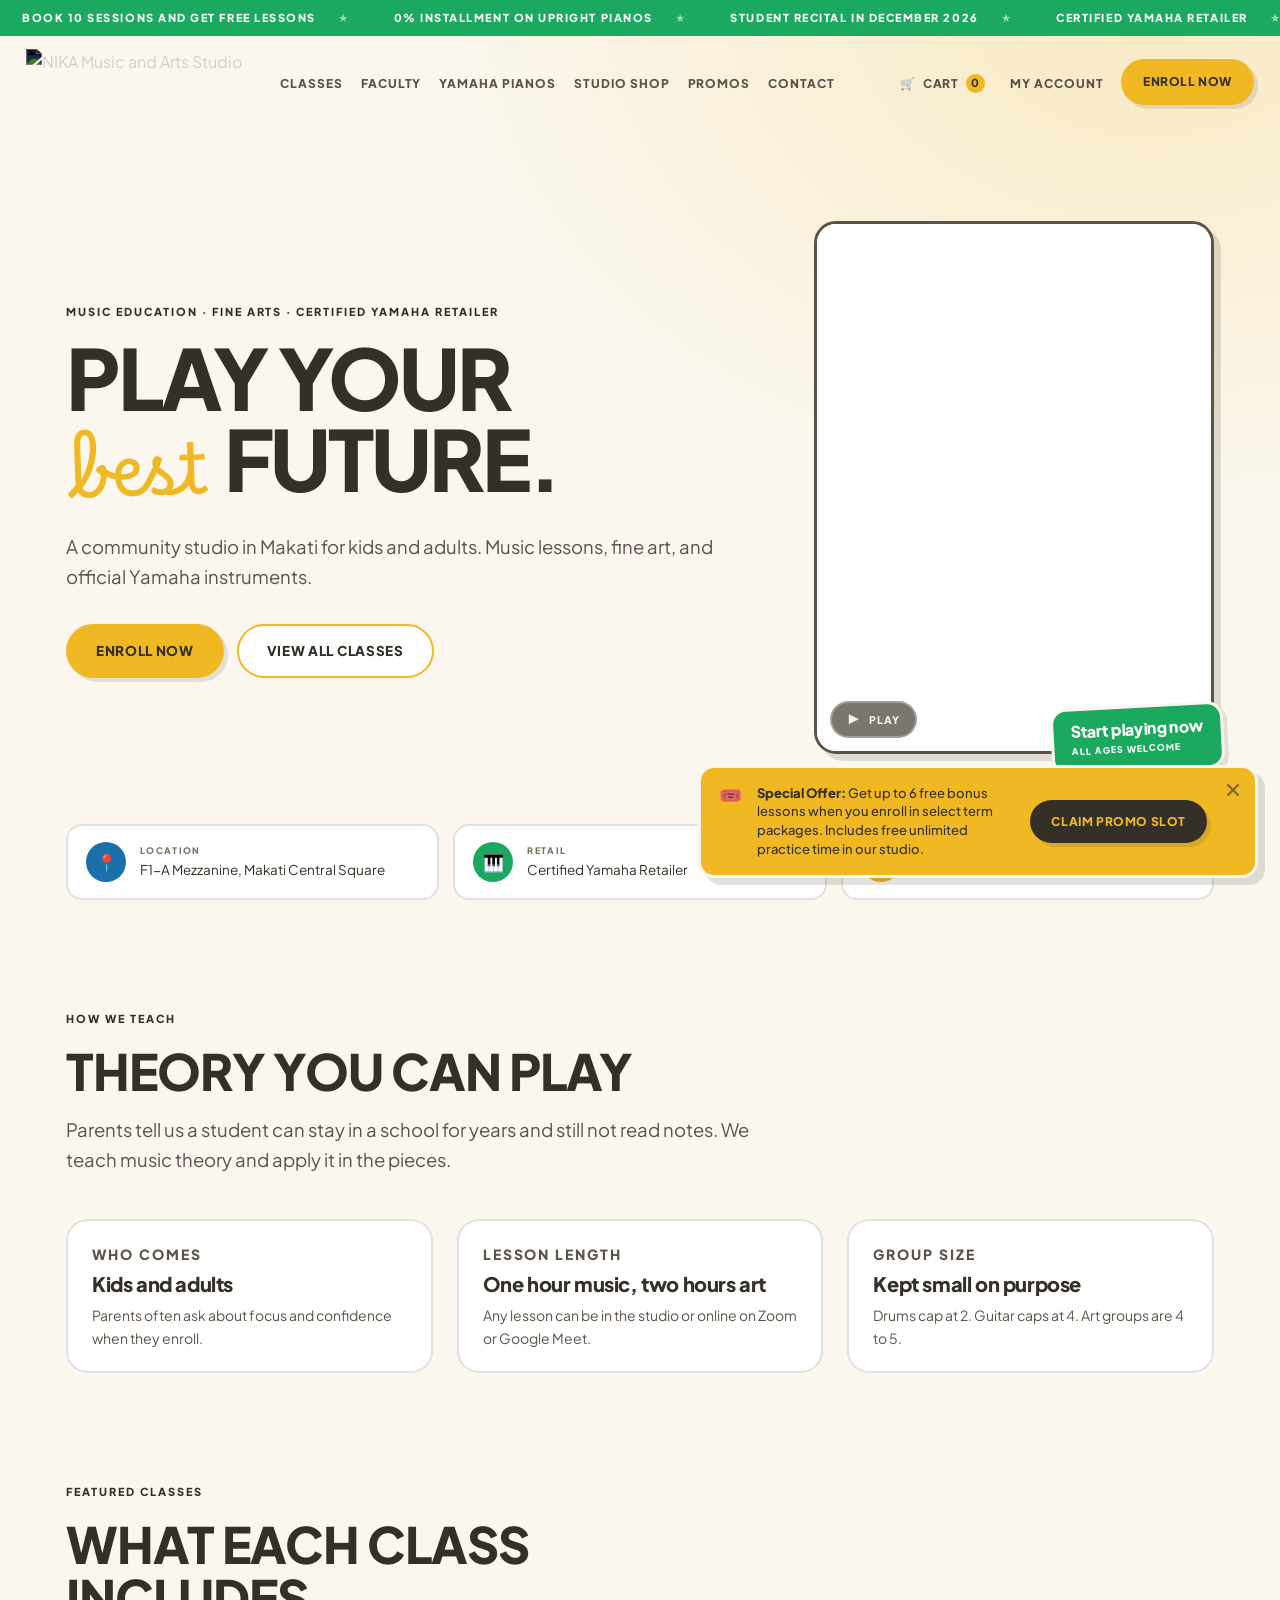
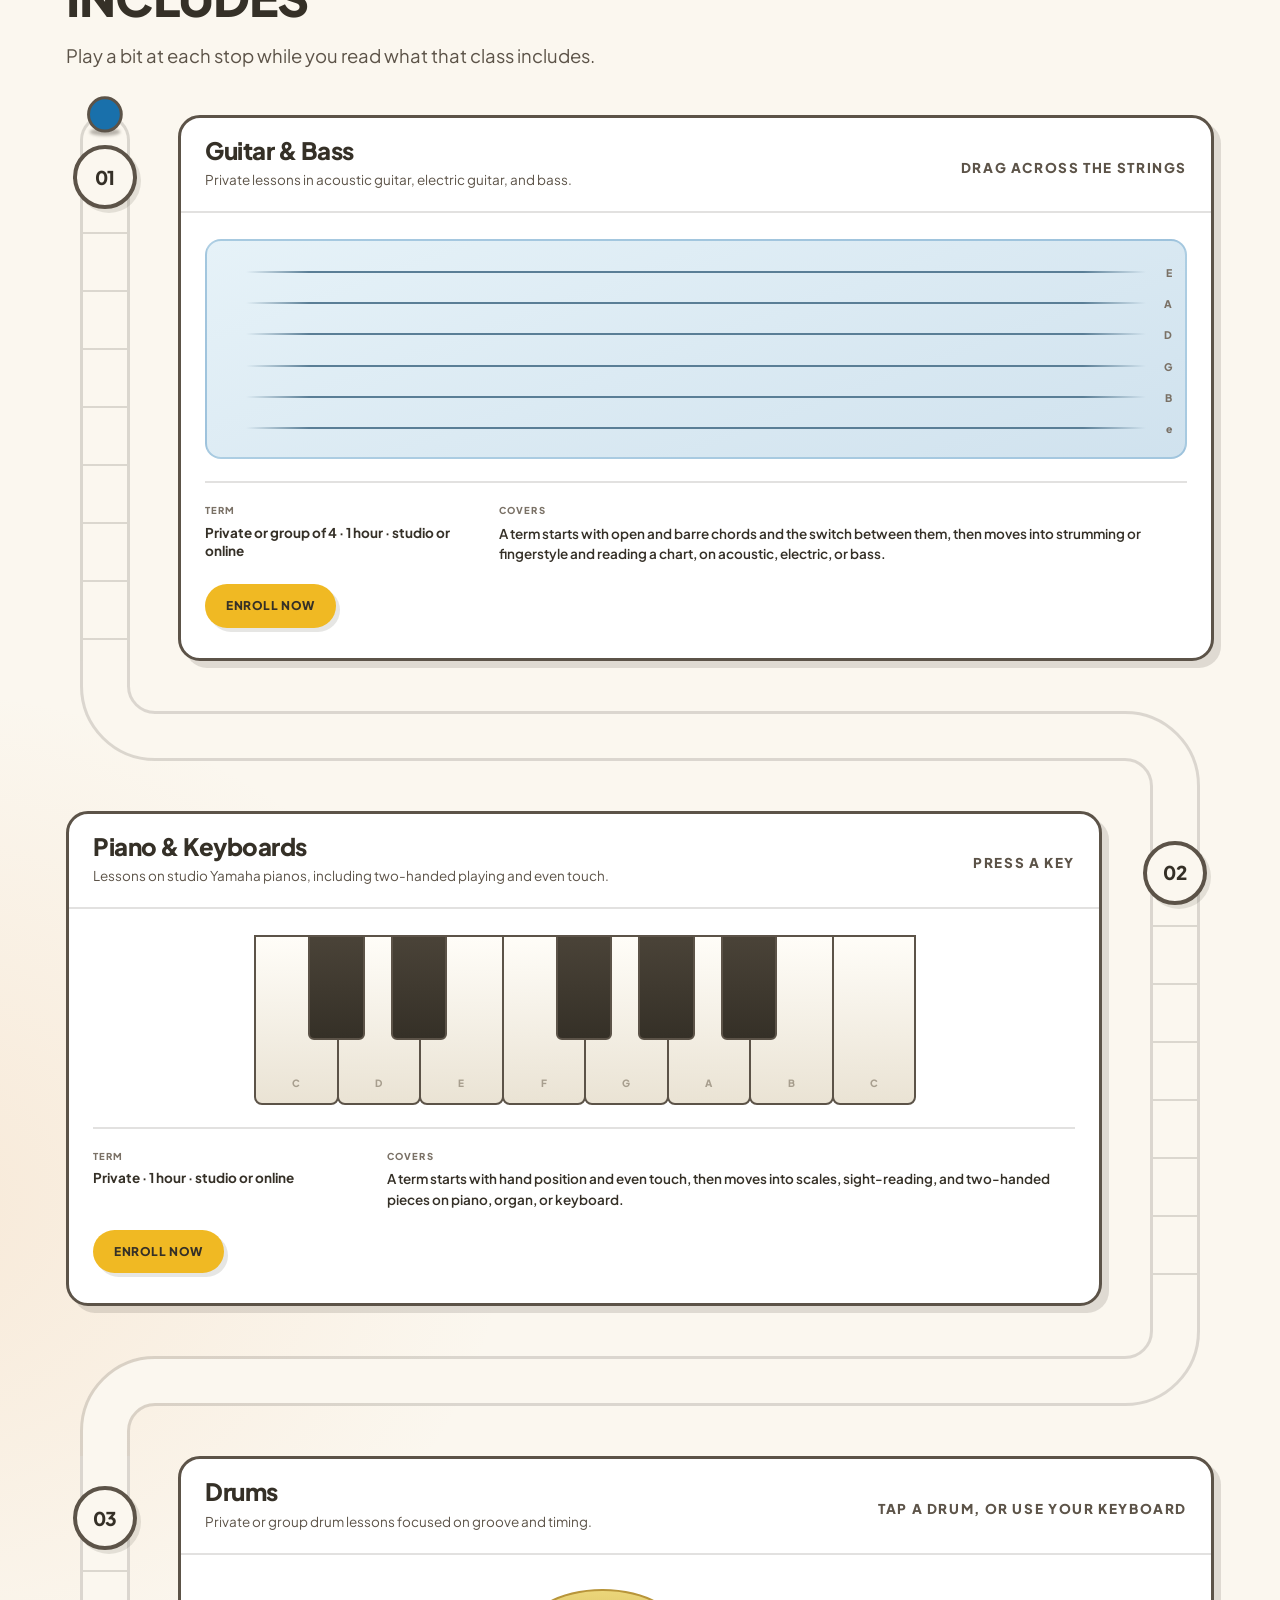
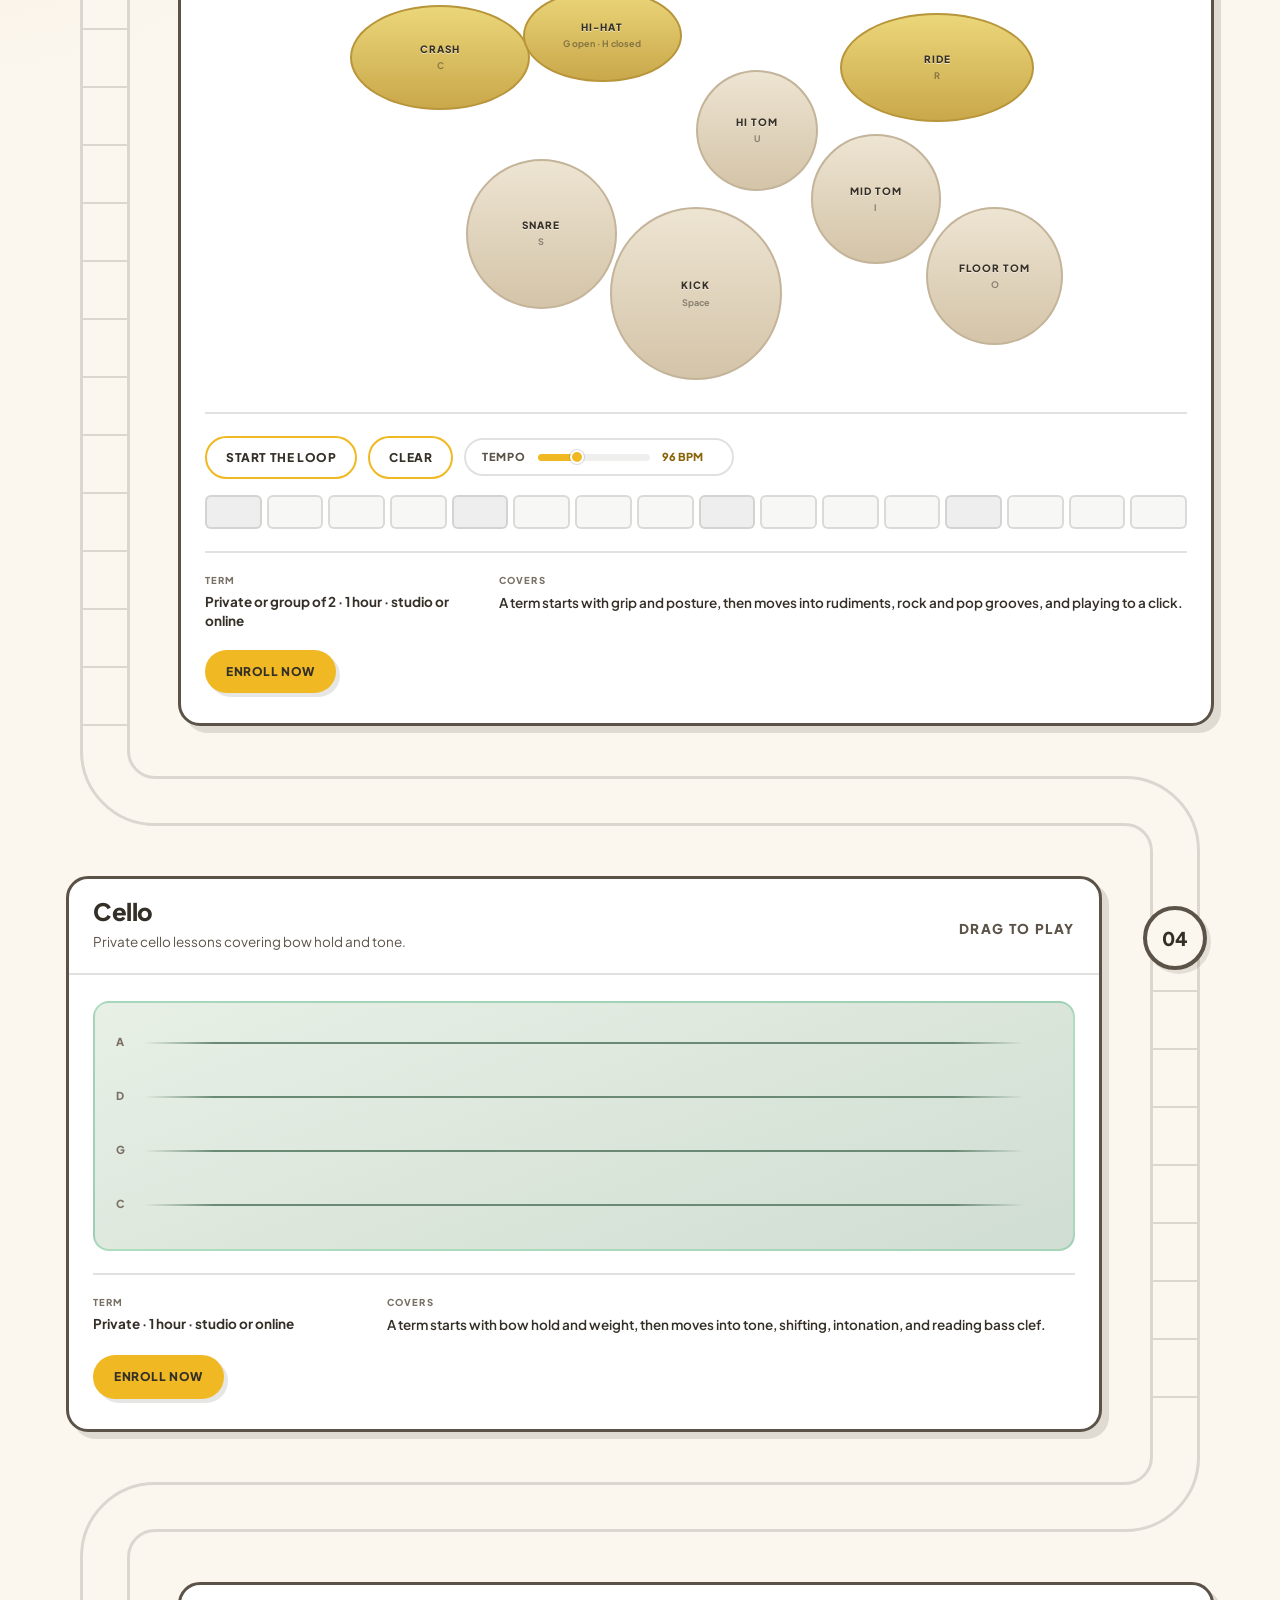
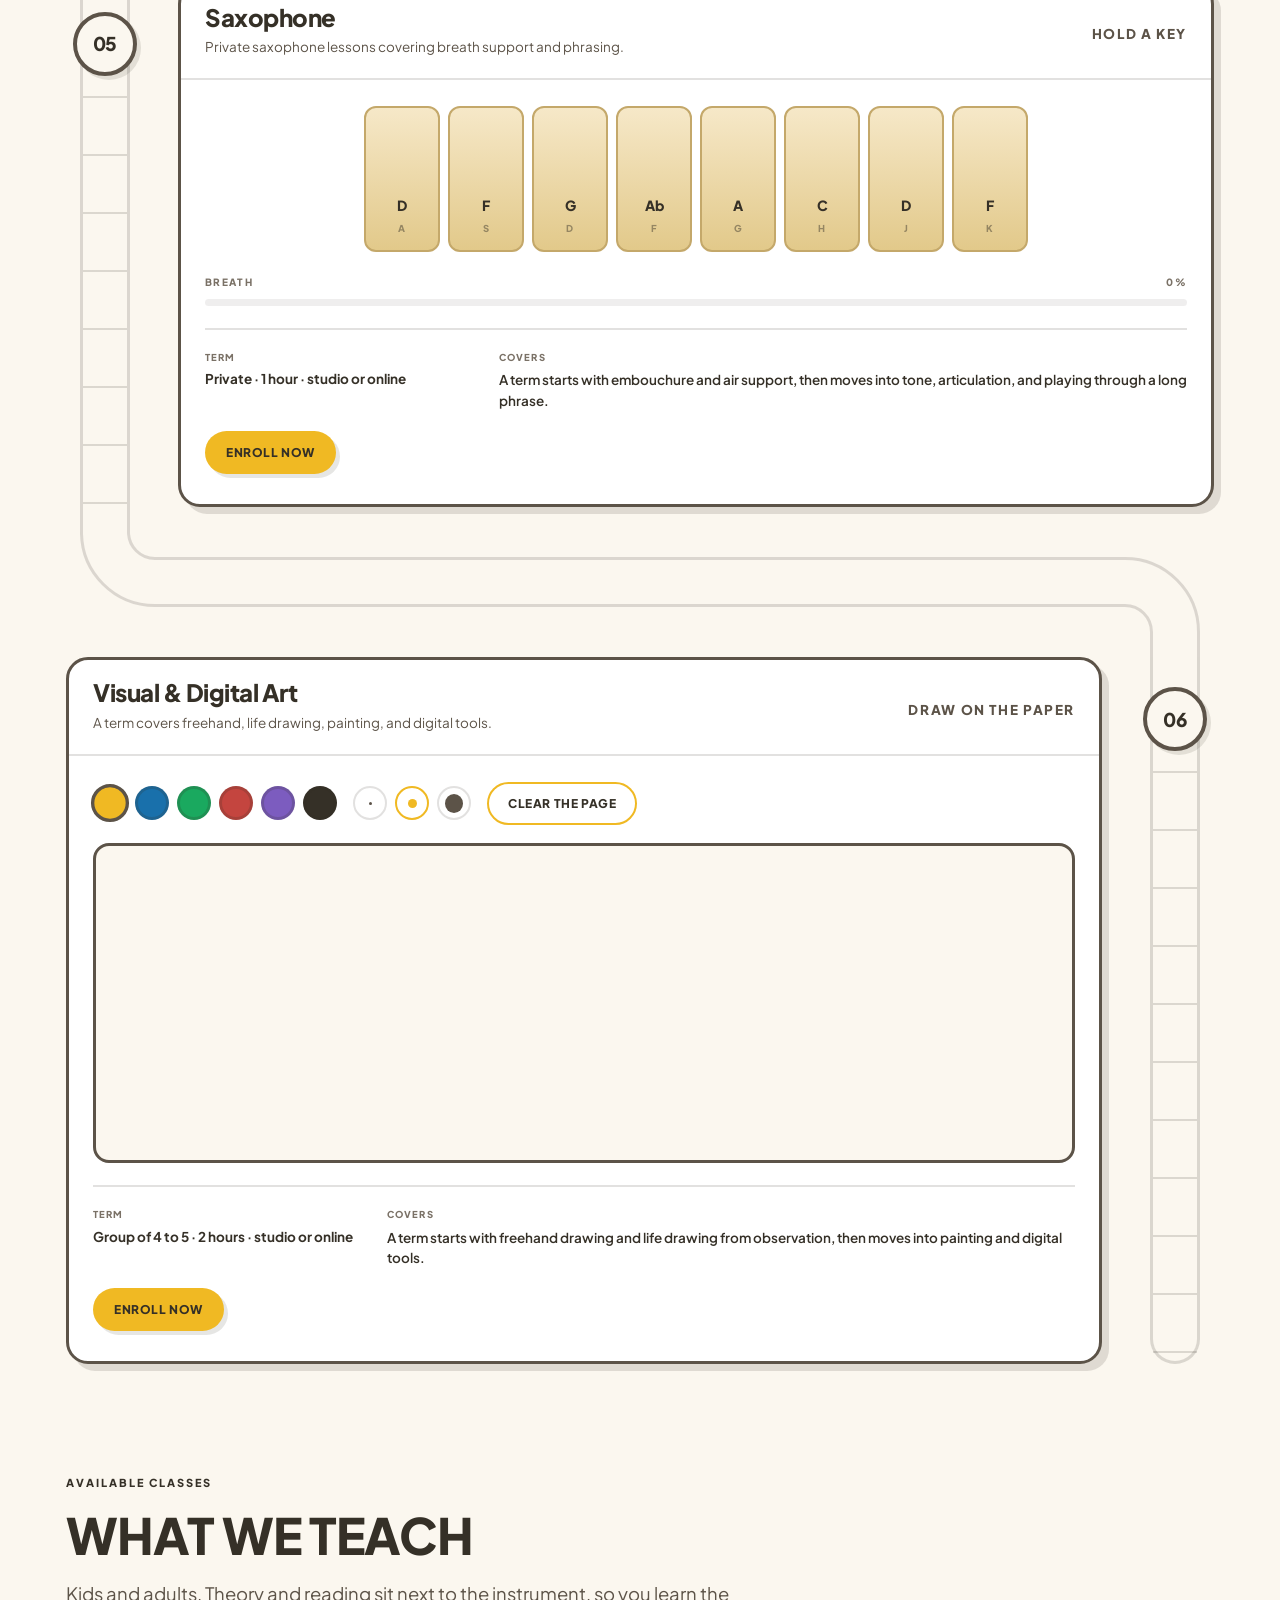
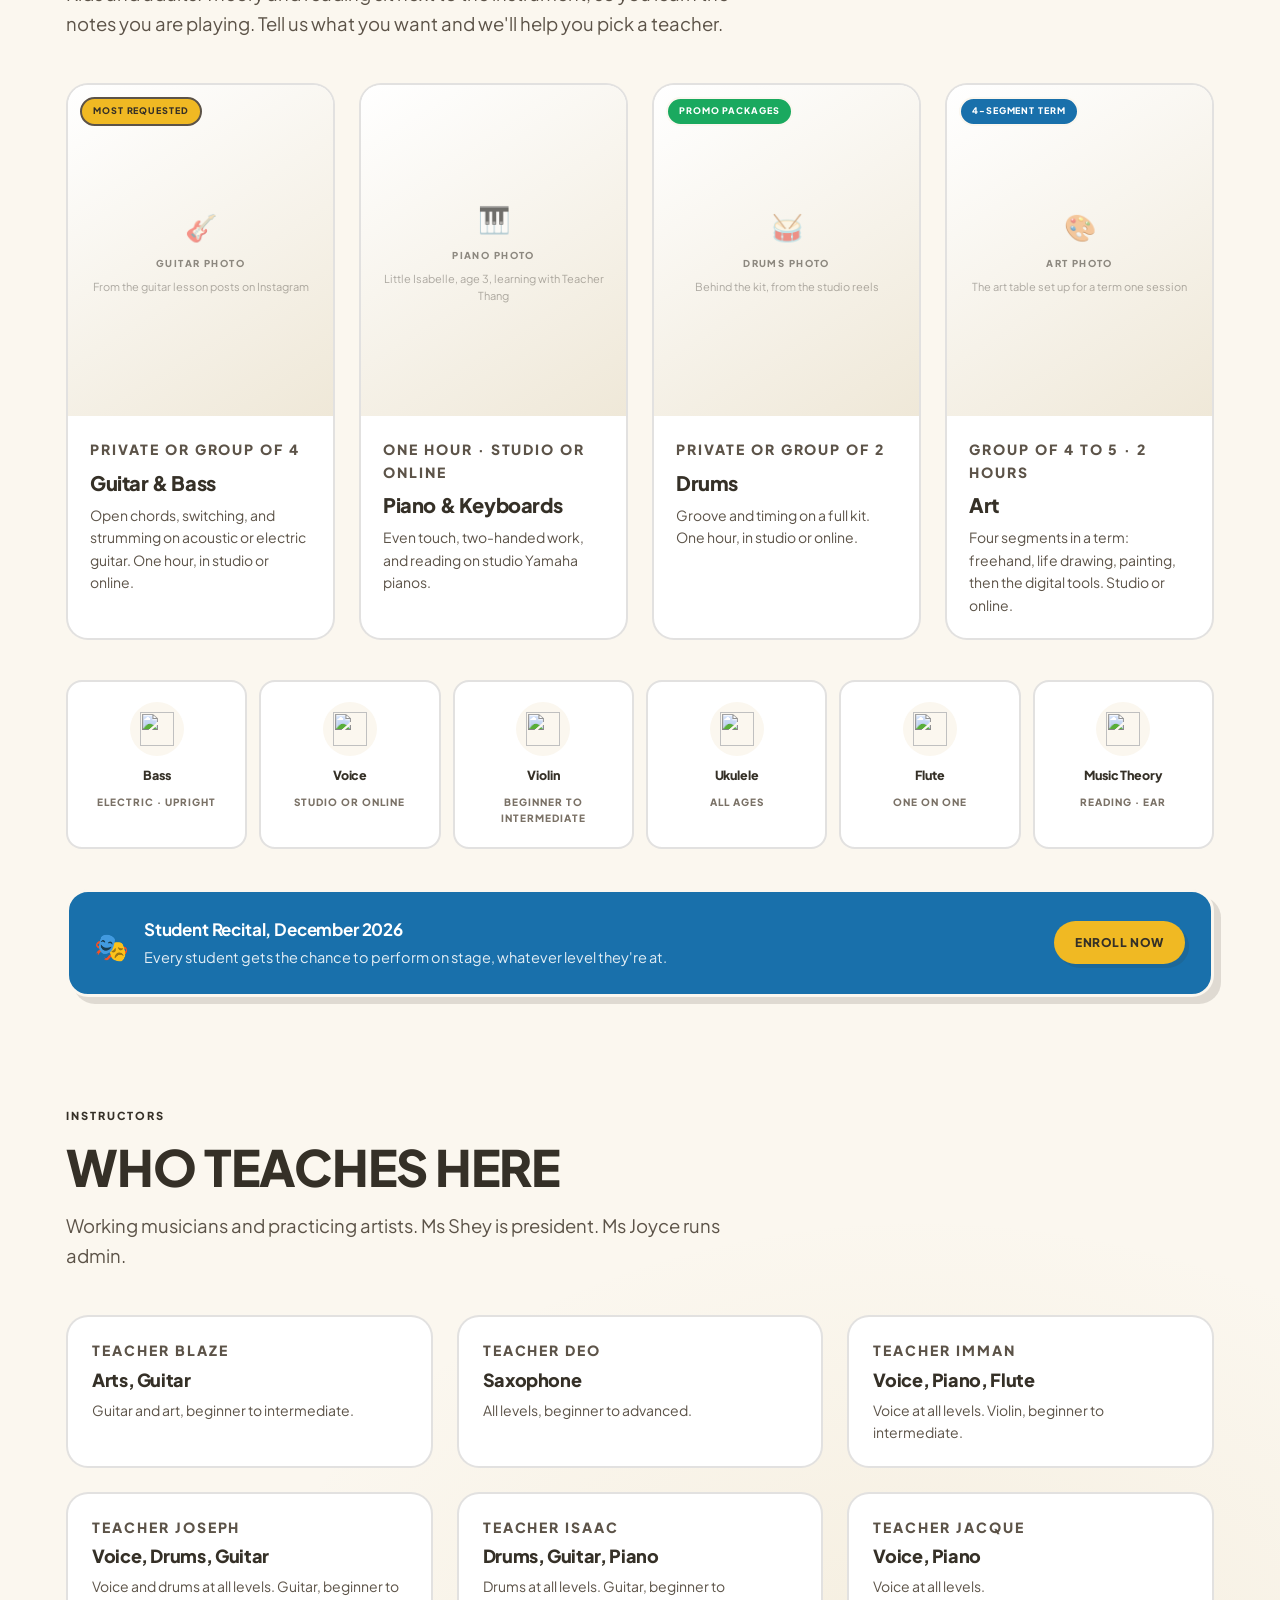
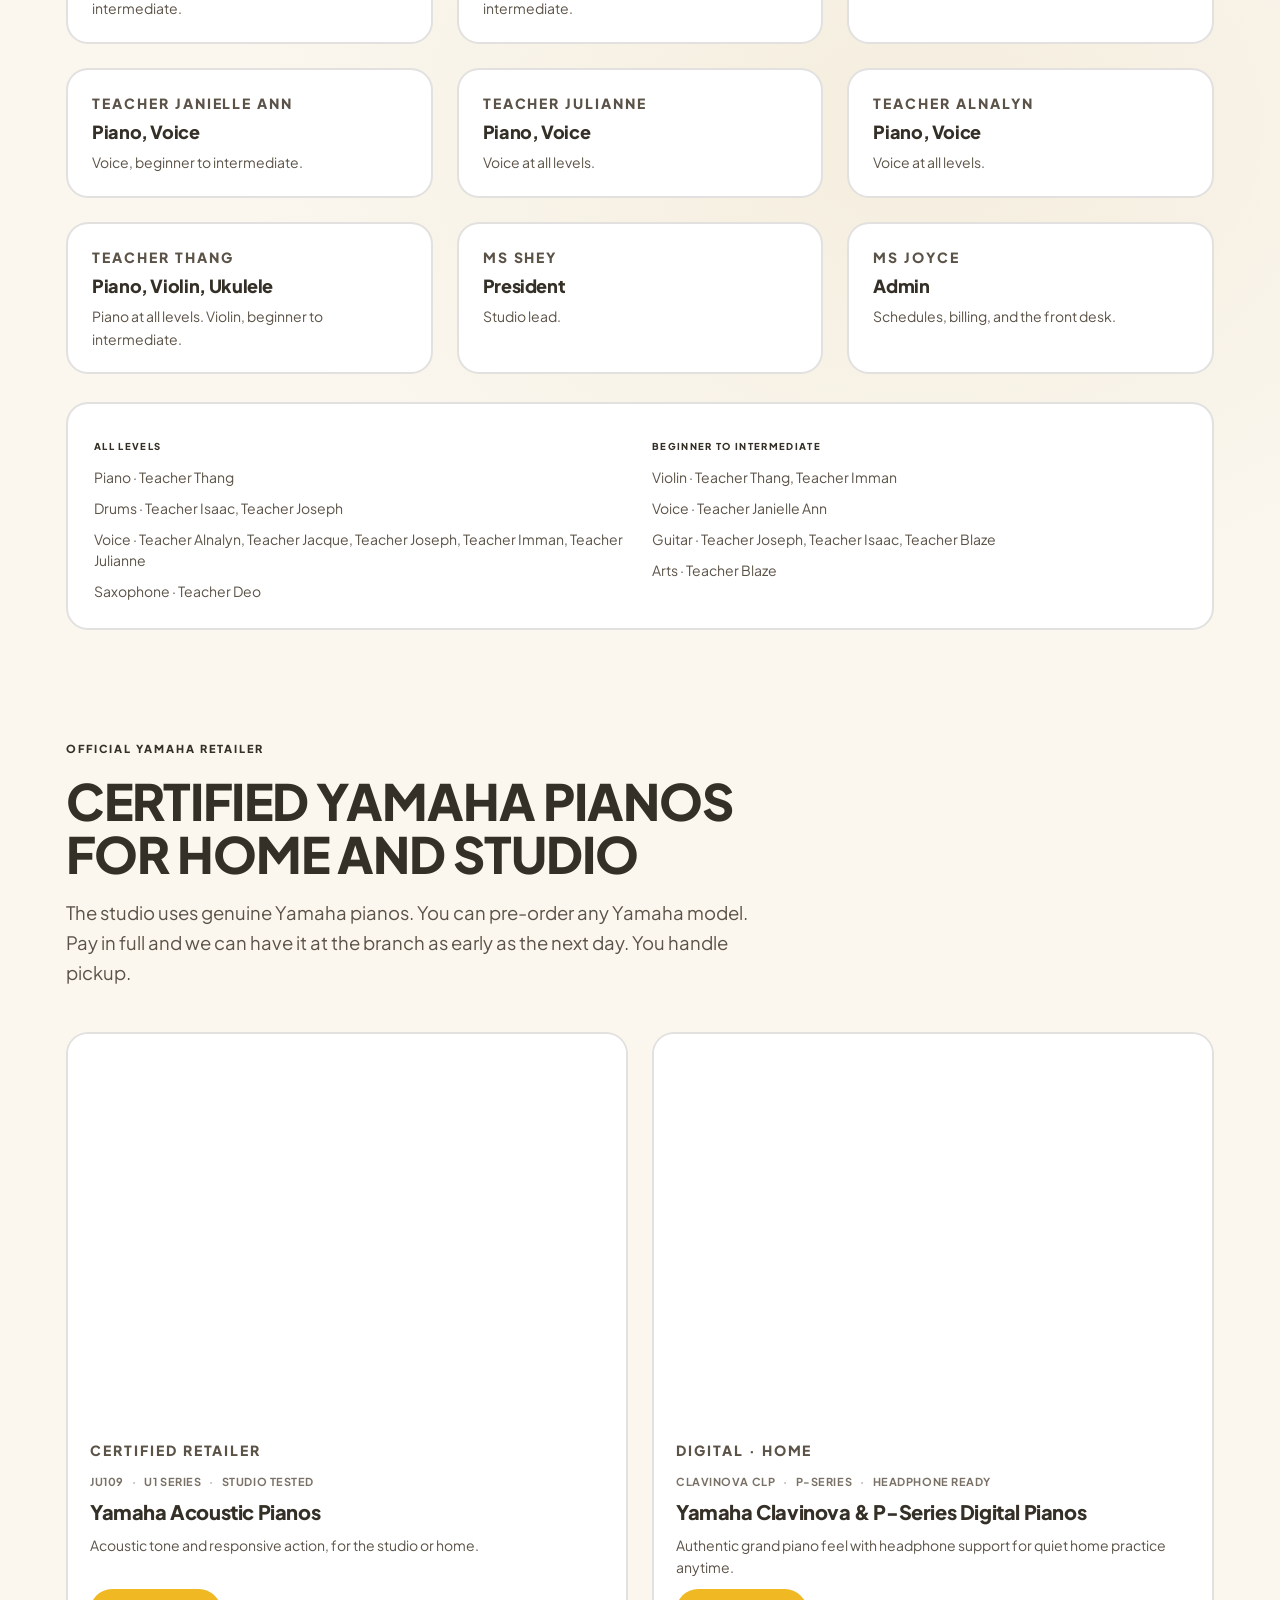
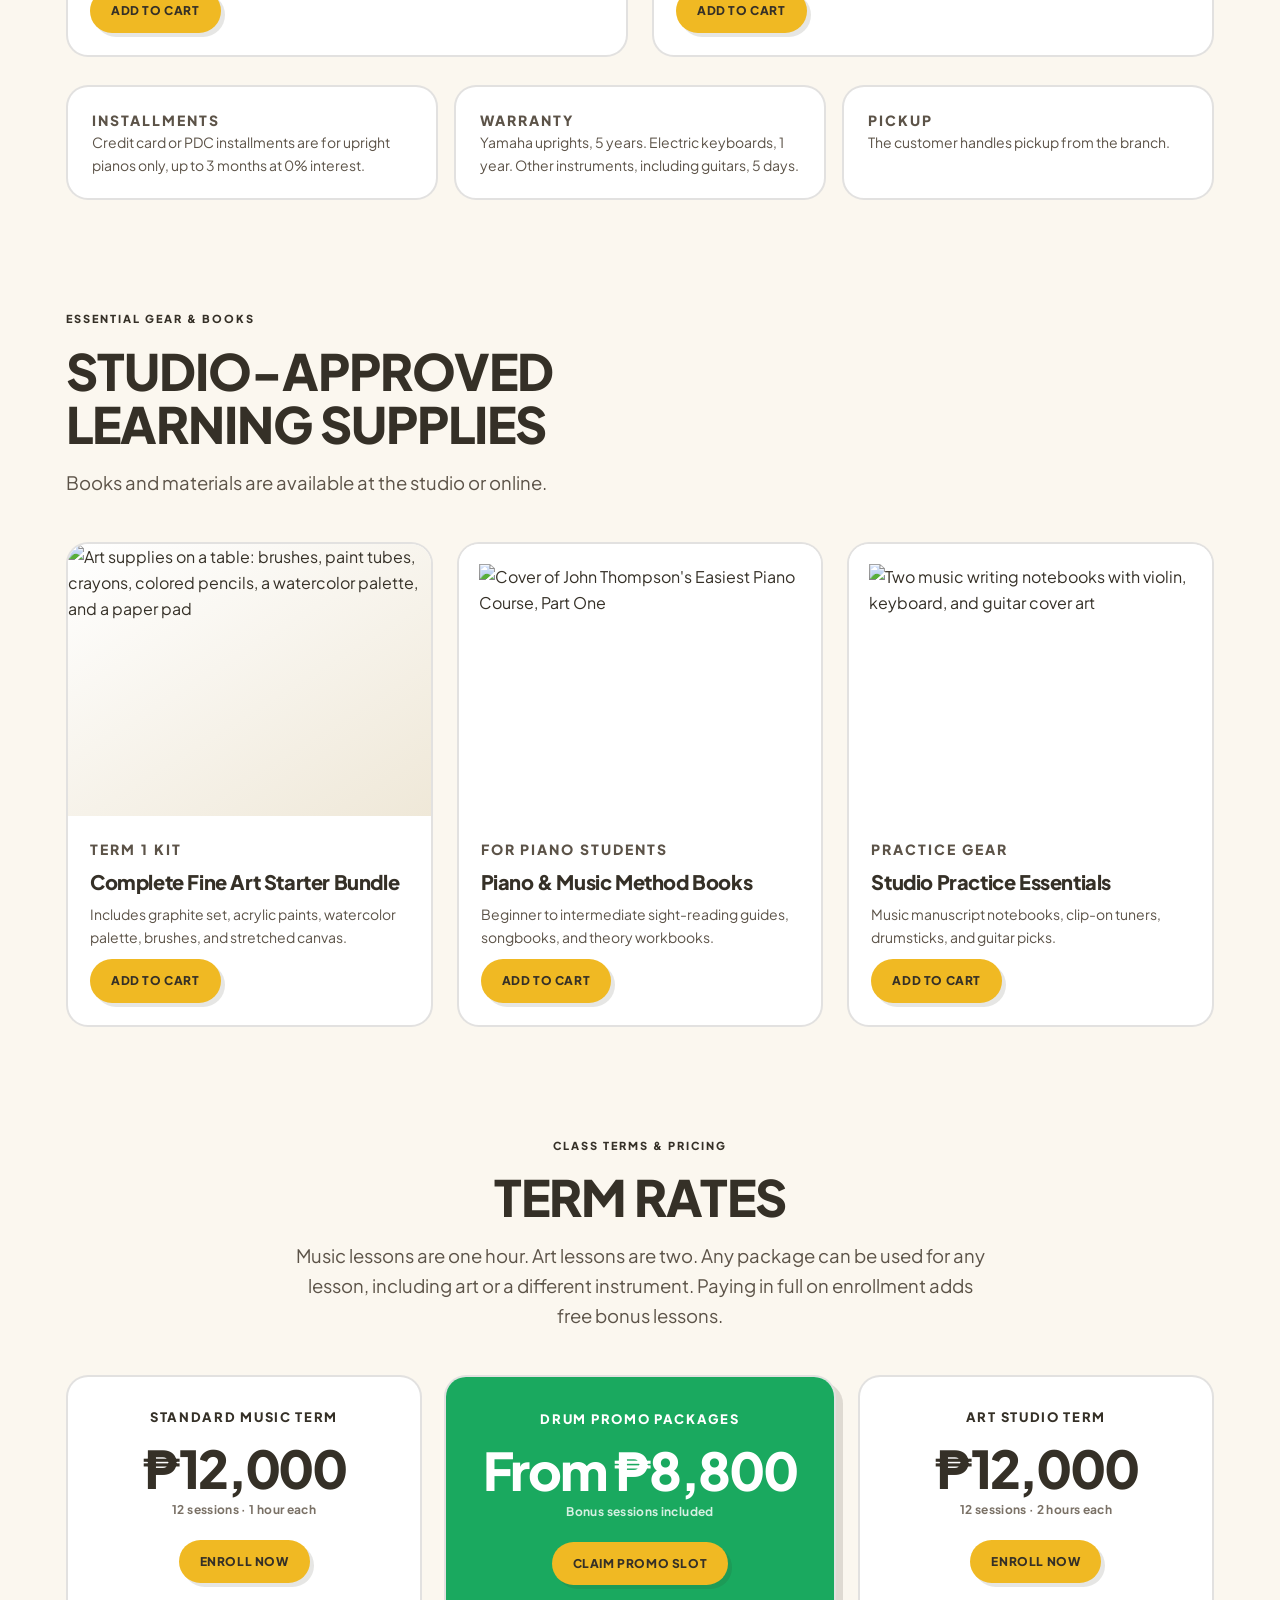
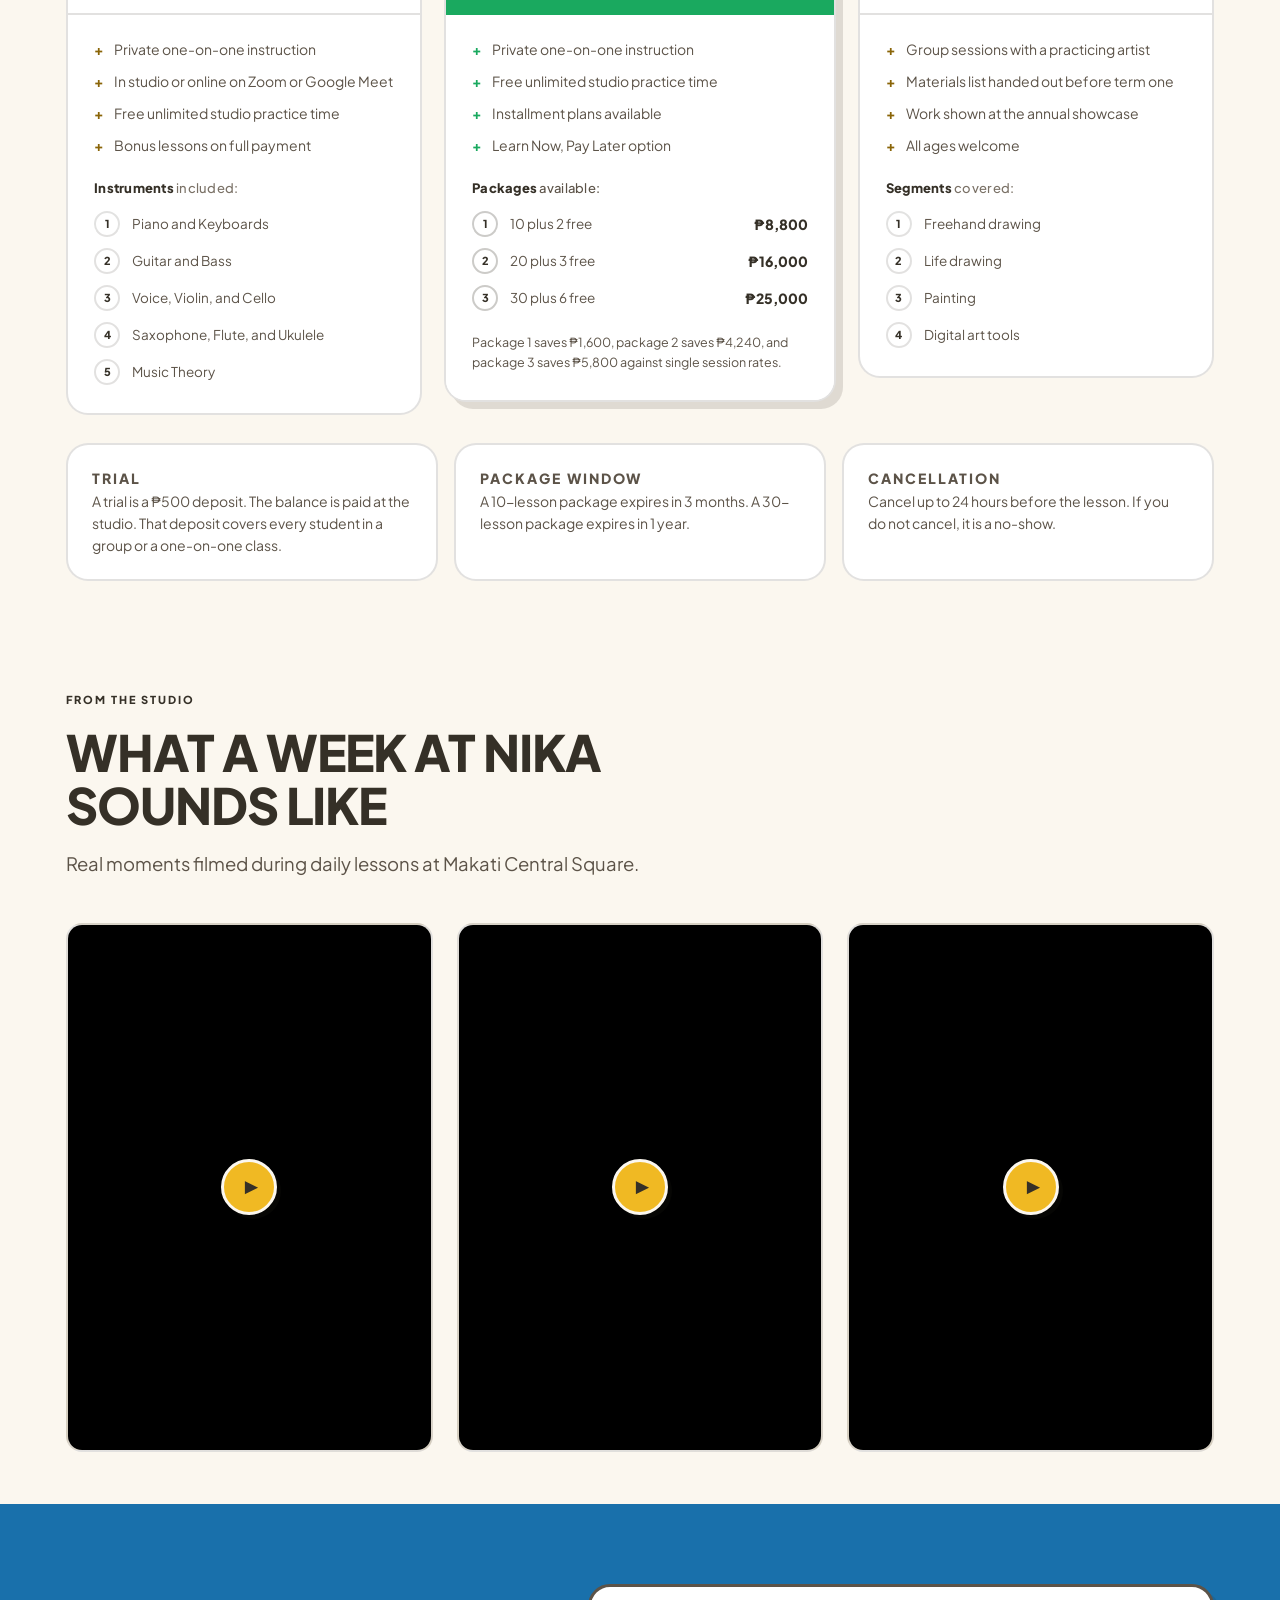
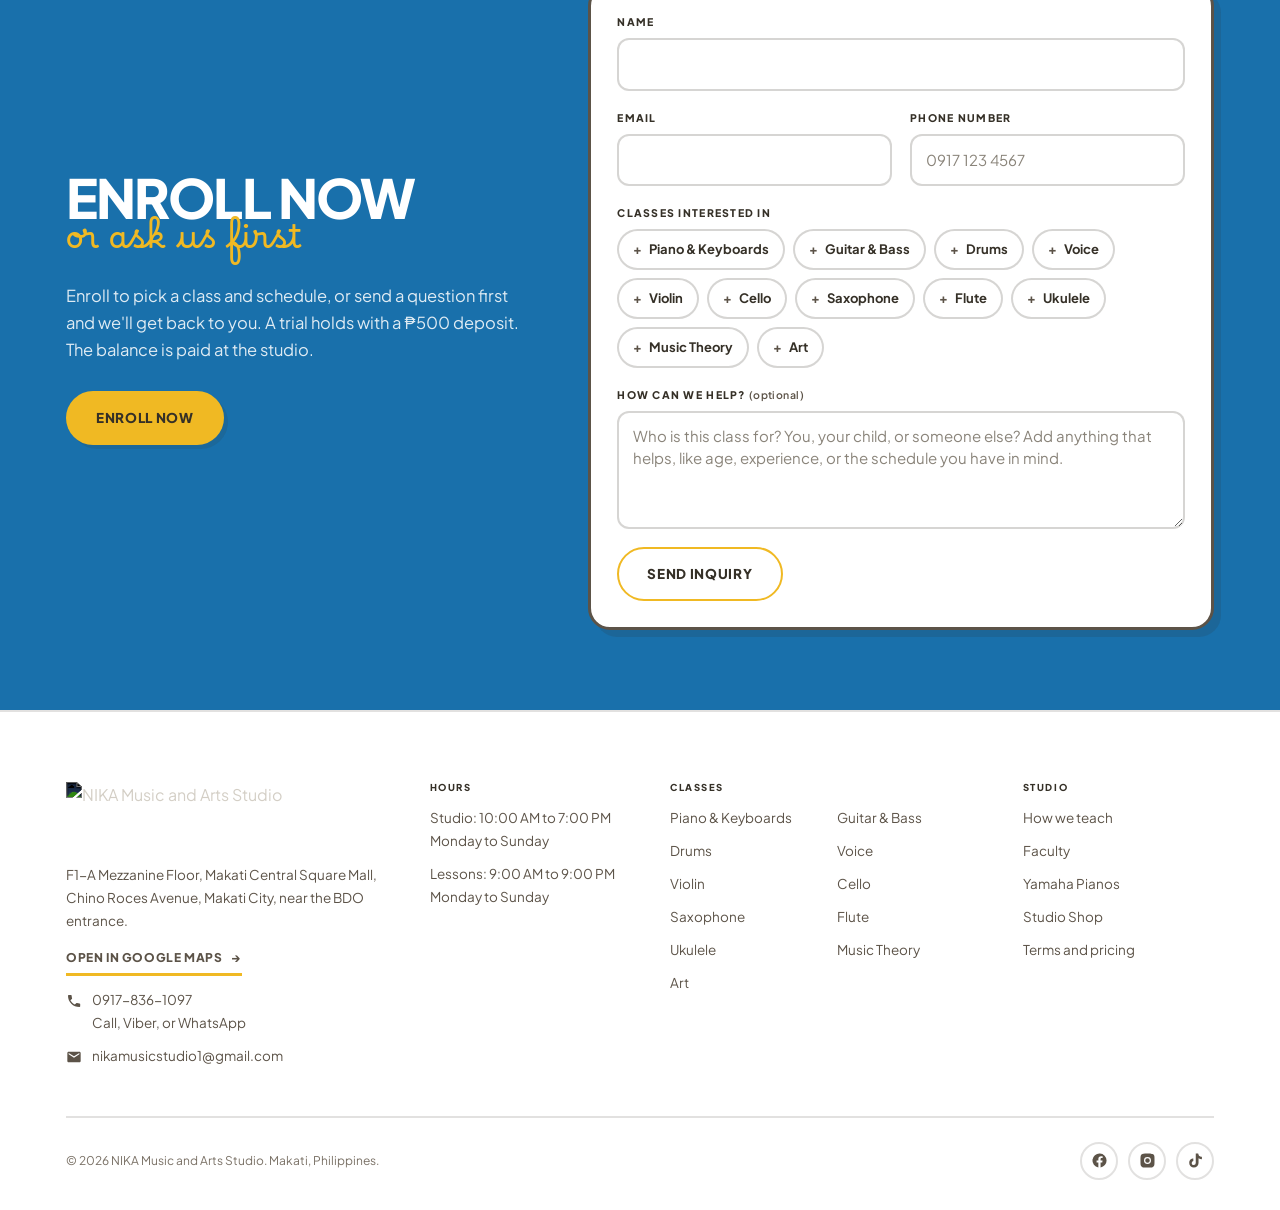
==== index.html @ 048d8840 "Publish the Nika homepage to GitHub Pages. Co-authored-by: Cursor <cursoragent@cursor.com>" ====
<!doctype html>
<html lang="en">
<head>
<meta charset="utf-8">
<meta name="viewport" content="width=device-width, initial-scale=1">
<title>NIKA Music and Arts Studio | Makati</title>
<meta name="description" content="Makati's community studio for music lessons, fine art, and certified Yamaha pianos. F1-A Mezzanine Floor, Makati Central Square.">
<link rel="icon" href="https://nikamusicandarts.dwdev.site/home/assets/img/nika-logo.png">
<meta name="theme-color" media="(min-width: 835px)" content="#fbf7ef">
<meta name="theme-color" media="(max-width: 834px)" content="#0c0b0a">
<link rel="preconnect" href="https://fonts.googleapis.com">
<link rel="preconnect" href="https://fonts.gstatic.com" crossorigin>
<link href="https://fonts.googleapis.com/css2?family=Borel&amp;family=Plus+Jakarta+Sans:wght@400;500;600;700;800&amp;display=swap" rel="stylesheet">
<style>
/* ==========================================================================
   NIKA Music and Arts Studio

   Built to NIKA-Website-Pitch-Adjustments.docx.
   Light-mode cut of the finalized studio site. Same layout, type, instruments,
   and sticker cards, rendered on cream and white instead of near black.

   Branding is unchanged. Borel for script accents, Plus Jakarta Sans for
   everything else, and the docx palette throughout. No third display face was
   added, so the chunky headings are Plus Jakarta Sans at 800.

   The playable instruments from prototype-instruments.html are merged in as
   the Try a Class section.

   Developer action items honored:
     - No ambient or background audio. Nothing plays until you play it.
     - No noise texture. The background is a clean geometric grid.
     - The piano has no hold-two-or-three-keys instruction.
     - US English spelling throughout.
     - CTAs are Enroll Now and the inquiry form, never Book Free Demo.
   ========================================================================== */

:root{
  /* Cream ground, white cards, sand recesses. Text tokens keep their
     on-dark names so the rest of the sheet can stay as written. */
  --black:#FBF7EF;
  --panel:#FFFFFF;
  --panel-2:#FFFFFF;
  --panel-3:#EFE8D8;
  --ivory:#FBF7EF;
  --ivory-2:#EFE8D8;
  --yellow:#F0B923;
  --yellow-lift:#FFC93C;
  --yellow-text:#8A6508;
  --blue:#1970AB;
  --blue-soft:#7FC3F0;
  --green:#1AA95F;
  --green-soft:#6BDCA3;
  --on-dark:#353027;
  --on-dark-soft:#5C5348;
  --on-dark-faint:#7A7166;
  --ink:#353027;
  --ink-soft:#5C5348;
  --line:rgba(53,48,39,.14);
  --grid:rgba(53,48,39,.05);
  --r:16px; --r-lg:22px; --pill:999px;
  --shadow:7px 7px 0 rgba(53,48,39,.14);
  --shadow-sm:4px 4px 0 rgba(53,48,39,.12);
  --pad:26px;
  --wrap:1200px;
  --ease:cubic-bezier(.22,.72,.28,1);
}

/* Original dark palette from the live studio site. Tablet portrait (iPad
   Pro 11" is 834px) and every narrower viewport switch back to it. */
@media (max-width:834px){
  :root{
    --black:#0C0B0A;
    --panel:#181714;
    --panel-2:#1C1A16;
    --panel-3:#24211C;
    --ivory:#F9F4E4;
    --ivory-2:#2A2722;
    --yellow:#F0B923;
    --yellow-lift:#FFC93C;
    --yellow-text:#F0B923;
    --blue:#1970AB;
    --blue-soft:#7FC3F0;
    --green:#1AA95F;
    --green-soft:#6BDCA3;
    --on-dark:#F9F4E4;
    --on-dark-soft:#C4BBA8;
    --on-dark-faint:#8F8778;
    --ink:#F9F4E4;
    --ink-soft:#C4BBA8;
    --line:rgba(249,244,228,.14);
    --grid:rgba(249,244,228,.05);
    --shadow:7px 7px 0 rgba(0,0,0,.45);
    --shadow-sm:4px 4px 0 rgba(0,0,0,.35);
    color-scheme:dark;
  }
}

*{box-sizing:border-box}
html{scroll-behavior:smooth; scroll-padding-top:112px}
body{
  margin:0;
  color:var(--on-dark);
  /* Warm stage lighting. Four soft washes in the brand colors, placed down the
     length of the page. No repeating pattern, no grid, and no texture overlay,
     so the color shifts slowly as you scroll instead of tiling. */
  background-color:var(--black);
  background-image:
    radial-gradient(1250px 900px at 90%  0%, rgba(240,185,35,.22), transparent 58%),
    radial-gradient(1100px 920px at -8% 20%, rgba(232,176,120,.20), transparent 56%),
    radial-gradient(1200px 880px at 72% 58%, rgba(196,168,98,.12), transparent 58%),
    radial-gradient(1000px 860px at 10% 96%, rgba(232,176,120,.14), transparent 55%);
  background-repeat:no-repeat;
  font-family:"Plus Jakarta Sans",system-ui,-apple-system,"Segoe UI",Roboto,sans-serif;
  font-size:16px; line-height:1.62; -webkit-font-smoothing:antialiased;
  overflow-x:clip;
}
img{max-width:100%; display:block}
/* Global max-width fights absolutely positioned fills: the box can collapse
   to 0 and the photo never paints. Media frames set their own size. */
.media img, .media video{max-width:none}
a{color:inherit}
button{font:inherit; color:inherit; cursor:pointer}
:focus-visible{outline:3px solid var(--yellow); outline-offset:3px; border-radius:6px}
.wrap{width:100%; max-width:var(--wrap); margin:0 auto; padding:0 var(--pad)}
.sr{position:absolute;width:1px;height:1px;overflow:hidden;clip:rect(0 0 0 0);white-space:nowrap}
.script{font-family:"Borel",cursive; font-weight:400; letter-spacing:0}

/* ---------- Type ---------- */
h1,h2,h3,h4{margin:0; font-weight:800; line-height:1.06; letter-spacing:-.03em}
.display{text-transform:uppercase; letter-spacing:-.02em}
h2{font-size:clamp(30px,4.4vw,50px)}
h3{font-size:20px; letter-spacing:-.02em}
.tagline{
  display:inline-flex; align-items:center; gap:10px;
  font-size:11px; font-weight:800; letter-spacing:.18em; text-transform:uppercase;
  color:var(--ink); margin:0 0 16px;
}
.lede{font-size:clamp(16px,1.5vw,18.5px); color:var(--on-dark-soft); max-width:60ch; margin:18px 0 0}

/* ---------- Buttons ---------- */
.btn{
  display:inline-flex; align-items:center; justify-content:center; gap:9px;
  border:2px solid transparent; border-radius:var(--pill);
  padding:14px 28px; font-size:13.5px; font-weight:800;
  letter-spacing:.05em; text-transform:uppercase; text-decoration:none; white-space:nowrap;
  transition:transform .16s var(--ease), background .18s var(--ease),
             border-color .18s var(--ease), color .18s var(--ease), box-shadow .18s var(--ease);
}
.btn-primary{background:var(--yellow); color:var(--on-dark); box-shadow:var(--shadow-sm)}
.btn-primary:hover{background:var(--yellow-lift); transform:translate(-2px,-2px); box-shadow:6px 6px 0 rgba(53,48,39,.14)}
.btn-primary:active{transform:translate(2px,2px); box-shadow:1px 1px 0 rgba(53,48,39,.14)}
.btn-outline{background:#fff; color:var(--on-dark); border-color:var(--yellow)}
.btn-outline:hover{border-color:var(--yellow); background:var(--ivory-2)}
.btn-ivory{background:var(--ivory); color:var(--ink); box-shadow:var(--shadow-sm)}
.btn-ivory:hover{transform:translate(-2px,-2px)}
.btn-dark{background:var(--ink); color:var(--yellow); box-shadow:var(--shadow-sm)}
.btn-dark:hover{transform:translate(-2px,-2px)}
.btn-sm{padding:10px 19px; font-size:12px}
.link-arrow{
  display:inline-flex; align-items:center; gap:9px; font-weight:800; font-size:13px;
  letter-spacing:.05em; text-transform:uppercase; text-decoration:none;
  border-bottom:3px solid var(--yellow); padding-bottom:4px;
  transition:gap .2s var(--ease)
}
.link-arrow:hover{gap:15px}

/* ---------- Sticker card ---------- */
.sticker{
  border:3px solid var(--on-dark-soft); border-radius:var(--r-lg);
  box-shadow:var(--shadow); background:var(--panel);
}

/* ---------- Ticker ---------- */
.ticker{background:var(--green); color:#fff; overflow:hidden; padding:9px 0}
/* The track is two identical groups and slides left by exactly one of them, so
   the seam never shows. That only holds while a group is at least as wide as
   the screen. On a wide monitor the announcements added up to less than the
   viewport, so the tail of every loop scrolled off into empty green before it
   wrapped. The script repeats the announcements inside each group until one
   covers the screen, and sets the duration from the width so the pace holds. */
.ticker-track{display:flex; width:max-content; animation:slide 40s linear infinite}
.ticker-group{display:flex; flex-shrink:0}
.ticker span{
  font-size:11px; font-weight:800; letter-spacing:.14em; text-transform:uppercase;
  padding:0 22px; white-space:nowrap;
}
.ticker span::after{content:"★"; margin-left:22px; opacity:.55}
@keyframes slide{from{transform:translateX(0)} to{transform:translateX(-50%)}}
.ticker:hover .ticker-track{animation-play-state:paused}

/* ---------- Header ---------- */
/* Clear while the page is at rest, so the top of the page reads as one clean
   surface. The panel and blur come in once you scroll, which is when copy is
   passing underneath the nav and needs something behind it to stay legible. */
.site-header{
  position:sticky; top:0; z-index:70;
  background:rgba(251,247,239,0); border-bottom:1px solid transparent;
  transition:background-color .3s var(--ease), border-color .3s var(--ease);
}
.site-header.stuck{
  background:rgba(251,247,239,.92);
  -webkit-backdrop-filter:saturate(160%) blur(12px); backdrop-filter:saturate(160%) blur(12px);
  border-bottom-color:var(--line);
}
/* The header runs wider than the page content so the nav has room to sit on one
   line instead of wrapping labels like Yamaha Pianos onto two. */
.site-header .wrap{max-width:1560px}
.nav{display:flex; align-items:center; gap:22px; height:92px}
.nav-links a{white-space:nowrap}
/* The logo artwork already carries the wordmark, so the typeset name that used
   to sit beside it was the same thing twice. Only the mark is left, and it is
   set large enough to hold the header on its own. No radius, because the
   artwork is transparent and there is no tile to round.

   The SVG is cropped tight to the artwork, filling 98% of its own viewBox, so
   these heights are the mark itself rather than a box with padding in it. The
   PNG this replaced carried about 15% padding and needed roughly 18% more
   height for the same visible size, which is worth knowing if the artwork is
   ever re-exported. */
.brand{display:flex; align-items:center; text-decoration:none; flex:0 0 auto}
.brand img{height:66px; width:auto}
/* Live mark is cream for the dark site. Invert it so it reads on ivory. */
.brand img, .site-footer img.logo{filter:invert(1) hue-rotate(180deg)}
.nav-links{display:none; gap:2px; margin-left:8px}
.nav-links a, .nav-text{
  display:inline-flex; align-items:center; gap:7px;
  text-decoration:none; font-size:12px; font-weight:800; letter-spacing:.08em;
  text-transform:uppercase; color:var(--on-dark-soft);
  padding:10px 8px 4px; border-radius:0;
  background:transparent; border:0; border-bottom:3px solid transparent;
  transition:color .2s var(--ease), border-color .2s var(--ease);
}
.nav-links a:hover, .nav-text:hover{color:var(--yellow-text); border-bottom-color:var(--yellow)}
.nav-actions{display:flex; align-items:center; gap:9px; margin-left:auto}
.cart-count{
  background:var(--yellow); color:var(--ink); border-radius:var(--pill);
  min-width:19px; height:19px; display:inline-flex; align-items:center; justify-content:center;
  font-size:11px; font-weight:800; padding:0 5px;
}
.nav-actions .btn{padding:11px 20px; font-size:12px}
@media (min-width:1080px){ .nav-links{display:flex} }
@media (max-width:560px){ .nav-text .label{display:none} }
@media (max-width:400px){
  :root{--pad:16px}
  .nav{gap:10px} .nav-actions{gap:6px}
  .nav-text{padding:9px 10px}
  .nav-actions .btn{padding:10px 14px; font-size:11.5px}
  .brand img{height:50px}
}
@media (max-width:340px){
  .nav{gap:8px} .nav-actions{gap:4px}
  .nav-text{padding:9px 8px}
  .nav-actions .btn{padding:9px 12px; font-size:11px}
  .cart-count{min-width:17px;height:17px;font-size:10px}
}
/* Uppercase pills are wider than the old buttons, so the header needs one more
   step down to survive the narrowest viewports. */
@media (max-width:300px){
  .nav{gap:6px} .nav-actions{gap:3px}
  .brand img{height:42px}
  .nav-text{padding:8px 7px}
  .nav-actions .btn{padding:8px 10px; font-size:10px; letter-spacing:.03em}
}

/* ---------- Hero ---------- */
/* The hero used to paint its own pair of washes and clip them at its own
   bottom edge, which left a visible seam across the page. The washes are on
   the body now, so nothing is cut off where the section ends. */
.hero{position:relative; padding:56px 0 var(--sec)}
.hero .wrap{position:relative; z-index:2}
.hero-grid{display:grid; gap:48px; align-items:center}
.hero h1{font-size:clamp(40px,7.4vw,84px); text-transform:uppercase; letter-spacing:-.035em; line-height:.96}
.hero h1 .script{
  display:inline-block; text-transform:none; color:var(--yellow);
  font-size:.82em; line-height:.6; transform:rotate(-2deg) translateY(.05em); padding:0 .04em;
}
.hero-cta{display:flex; flex-wrap:wrap; gap:13px; margin-top:32px}
/* The banner clip is a 9:16 vertical shot, so the art column is a portrait
   card rather than the landscape one the still photo used. Left at the column's
   full width a 3:4 card runs past 660px tall and swamps the copy beside it, so
   the column is capped and the grid gives the width back to the text. */
.hero-art{position:relative}
.hero-art .media{aspect-ratio:3/4; border-radius:var(--r-lg)}
/* justify-self, not margin-left:auto. An auto margin on a grid item stops it
   stretching and sizes it to its content instead, and this card's content is
   an absolutely positioned video, so it collapsed to the width of its own
   border. */
@media (min-width:960px){ .hero-art{width:100%; max-width:400px; justify-self:end} }
.hero-video video{
  position:absolute; inset:0; width:100%; height:100%; z-index:1;
  background:var(--panel-2);
  object-fit:cover;
  /* The source carries a burned in promo caption across the top, from 10% to
     21% of the frame. A 3:4 box crops 25% of the height, and pushing the
     framing to 88% takes 22% of that off the top, which clears the caption
     with a little to spare and leaves the heads with headroom. Same treatment
     the guitar class photo needed. Applies to the poster too, since it is the
     same element. */
  object-position:center 88%;
}
/* Sits inside the video frame so it is obvious what it controls. */
.hero-video .sound-btn{
  position:absolute; left:13px; bottom:13px; z-index:4;
  display:inline-flex; align-items:center; gap:8px;
  background:rgba(53,48,39,.66); color:#F9F4E4;
  border:2px solid rgba(251,247,239,.3); border-radius:var(--pill);
  padding:8px 15px; font-size:10.5px; font-weight:800;
  letter-spacing:.1em; text-transform:uppercase;
  backdrop-filter:saturate(140%) blur(6px);
  transition:background .2s var(--ease), border-color .2s var(--ease), color .2s var(--ease);
}
.hero-video .sound-btn .ic{font-size:13px; line-height:1}
.hero-video .sound-btn:hover{background:rgba(53,48,39,.85); border-color:var(--ivory)}
.hero-video .sound-btn[aria-pressed="true"]{border-color:var(--yellow); color:var(--yellow)}
.hero-badge{
  position:absolute; right:-10px; bottom:-18px; z-index:4;
  background:var(--green); color:#fff; border:3px solid var(--ivory);
  border-radius:var(--r); padding:12px 17px; box-shadow:var(--shadow-sm);
  transform:rotate(-3deg);
}
.hero-badge .n{font-size:16px; font-weight:800; line-height:1.15; letter-spacing:-.02em}
.hero-badge .t{font-size:9px; font-weight:800; letter-spacing:.11em; text-transform:uppercase; margin-top:4px}
@media (min-width:960px){ .hero{padding-top:92px} .hero-grid{grid-template-columns:1.2fr .8fr; gap:64px} }

.trustbar{margin-top:70px; display:grid; gap:14px}
.trust{
  display:flex; gap:14px; align-items:center;
  border:2px solid var(--line); border-radius:var(--r); padding:16px 18px; background:var(--panel);
}
.trust .ic{
  flex:0 0 auto; width:40px; height:40px; border-radius:var(--pill);
  background:var(--blue); color:#fff;
  display:flex; align-items:center; justify-content:center; font-size:17px;
  /* Emoji glyphs carry their own leading. Without this the badge looks a pixel
     or two low inside its circle. */
  line-height:1;
}
.trust .ic.green{background:var(--green)}
.trust .ic.yellow{background:var(--yellow); color:var(--on-dark)}
.trust .k{display:block; font-size:9px; font-weight:800; letter-spacing:.15em; text-transform:uppercase; color:var(--on-dark-faint)}
.trust .v{display:block; font-size:13.5px; margin-top:3px; line-height:1.4}
@media (min-width:820px){ .trustbar{grid-template-columns:repeat(3,1fr)} }

/* ---------- Floating promo ---------- */
/* The ticket sits at the top left of the copy instead of centered on it, and
   the close button is pinned to the top right corner. The close mark used to
   be a text glyph, which rides low in its box because of the font's leading,
   so it is drawn as two strokes and sits dead center. On a phone the ticket
   shares the first line with the copy instead of taking a row to itself. */
.promo-float{
  position:fixed; left:12px; right:12px; bottom:12px; z-index:80;
  background:var(--yellow); color:var(--ink);
  border:3px solid var(--ivory); border-radius:var(--r); padding:12px 44px 12px 12px;
  box-shadow:var(--shadow);
  display:grid; grid-template-columns:auto 1fr; gap:10px; align-items:start;
  animation:pop .5s var(--ease) 1s both;
}
@keyframes pop{from{opacity:0;transform:translateY(24px)} to{opacity:1;transform:none}}
.promo-ic{font-size:19px; line-height:1.1}
.promo-float p{margin:0; font-size:13px; font-weight:500; line-height:1.45}
.promo-float p strong{font-weight:800}
.promo-float .btn{grid-column:1 / -1; justify-self:start}
.promo-close{
  position:absolute; top:7px; right:7px; width:30px; height:30px; padding:0;
  display:flex; align-items:center; justify-content:center;
  background:transparent; border:0; border-radius:8px; color:var(--ink); opacity:.6;
}
.promo-close svg{width:14px; height:14px; display:block}
.promo-close:hover{opacity:1; background:rgba(0,0,0,.1)}
.promo-float[hidden]{display:none}
@media (min-width:780px){
  .promo-float{
    left:auto; right:22px; bottom:22px; max-width:560px;
    grid-template-columns:auto 1fr auto; gap:14px; padding:16px 48px 16px 18px;
  }
  .promo-float .btn{grid-column:auto; align-self:center}
}

/* ---------- Sections ---------- */
/* One spacing value for every section, so the gap between any two of them is
   the same. The hero used to end with no bottom padding while every other
   section carried 92px top and bottom, so the gap under the hero was half the
   size of all the others, and the others read as far too loose on a phone. */
:root{--sec:52px}
section{padding:var(--sec) 0}
.sec-head{max-width:700px; margin-bottom:44px}
.sec-head.center{margin-left:auto;margin-right:auto;text-align:center}
@media (max-width:760px){
  :root{--sec:36px}
  .sec-head{margin-bottom:30px}
  .trustbar{margin-top:44px}
}

/* ---------- Media ---------- */
.media{
  position:relative; overflow:hidden; border-radius:var(--r);
  background:linear-gradient(148deg,var(--panel-2),var(--panel-3)); aspect-ratio:4/3;
}
.media img{position:absolute;inset:0;width:100%;height:100%;object-fit:cover;z-index:1;transition:transform .55s var(--ease)}
.media .ph{
  position:absolute; inset:0; z-index:0; display:flex; flex-direction:column; align-items:center;
  justify-content:center; gap:8px; text-align:center; padding:20px; color:rgba(53,48,39,.55);
}
.media:has(img) .ph{display:none}
.media .ph .g{font-size:26px}
.media .ph .l{font-size:9.5px;font-weight:800;letter-spacing:.15em;text-transform:uppercase}
.media .ph .s{font-size:11px;color:rgba(53,48,39,.38);max-width:28ch;line-height:1.5}
/* Product cards. A catalogue shot is the object on white, so it is contained
   inside the frame rather than cropped to fill it.

   The ground has to be #fff exactly, not the ivory used elsewhere. Yamaha's
   product shots are cut out on pure white, so an ivory frame around them drew
   a visible white rectangle inside a warmer one. Sampled off the files rather
   than eyeballed. The two book shots in the shop are on white as well. */
.media.product{background:#fff}
.media.product img{object-fit:contain; padding:20px}
.card:hover .media.product img{transform:scale(1.04)}

.chip{
  position:absolute; left:12px; top:12px; z-index:3;
  background:var(--yellow); color:var(--ink); border:2px solid var(--on-dark-soft); border-radius:var(--pill);
  font-size:9px; font-weight:800; letter-spacing:.1em; text-transform:uppercase; padding:5px 11px;
}
.chip.blue{background:var(--blue);color:#fff;border-color:var(--ivory)}
.chip.green{background:var(--green);color:#fff;border-color:var(--ivory)}

/* Shared behaviour for every horizontal row on the page: the class slider, the
   pricing slider, and the reels strip. It lives in one place because it did not
   before, and the strip sat a whole round with no scroll-padding while the other
   two had it, which is exactly the drift this prevents. Inert at desktop
   widths, where these are ordinary grids with nothing to scroll.

   scroll-padding is the load bearing one. Plain padding only holds a gutter at
   the very start of the scroll range; snapping the second card puts it flush
   against the edge, because the snapport is the padding box. */
.strip, .grid.swipe, .prices.swipe{
  scroll-snap-type:x mandatory;
  overscroll-behavior-x:contain;
  scroll-padding-inline:var(--pad);
  scrollbar-width:thin;
}

/* ---------- Swipe rows ----------
   On a phone a four-up grid becomes a very long column you have to scroll
   past. These rows swipe sideways instead, one card at a time, and go back to
   being a plain grid as soon as there is width for one. */
@media (max-width:639px){
  .grid.swipe, .prices.swipe{
    display:grid;
    /* grid-template-columns has to be cleared. With grid-auto-flow:column the
       first item still lands in the explicit 1fr column the grid already
       declares, and once the implicit 80% columns have taken the width there is
       nothing left for it: the first card was rendering 4px wide. */
    grid-template-columns:none;
    grid-auto-flow:column; grid-auto-columns:80%; gap:24px;
    overflow-x:auto;
    margin:0 calc(var(--pad) * -1);
    padding:4px var(--pad) 16px;
  }
  .grid.swipe > *, .prices.swipe > *{scroll-snap-align:start}
}
@media (min-width:640px) and (max-width:999px){
  .prices.swipe{
    display:grid; grid-template-columns:none;
    grid-auto-flow:column; grid-auto-columns:58%; gap:24px;
    overflow-x:auto;
    margin:0 calc(var(--pad) * -1);
    padding:4px var(--pad) 16px;
  }
  .prices.swipe > *{scroll-snap-align:start}
}

/* ---------- The rest of the roster ----------
   Naming the other classes in a sentence buried them. Each one is its own
   small card now, with the instrument's mark, and each links through. */
.roster{margin-top:40px; display:grid; gap:12px; grid-template-columns:repeat(2,1fr)}
@media (min-width:700px){ .roster{grid-template-columns:repeat(3,1fr)} }
@media (min-width:1020px){ .roster{grid-template-columns:repeat(6,1fr)} }
.roster a{
  display:flex; flex-direction:column; align-items:center; gap:9px; text-align:center;
  text-decoration:none; padding:20px 12px;
  background:var(--panel); border:2px solid var(--line); border-radius:var(--r);
  transition:transform .22s var(--ease), border-color .22s var(--ease), background .22s var(--ease);
}
.roster a:hover{transform:translateY(-3px); border-color:var(--on-dark-soft); background:var(--ivory-2)}
/* Full color icons from the studio's icon packs, one per class, so no two
   cards share a mark. They are outlined in black, which disappears on the dark
   panel, so each one sits on an ivory disc. */
.roster .ic{
  width:54px; height:54px; border-radius:var(--pill);
  display:flex; align-items:center; justify-content:center;
  background:var(--ivory);
}
.roster .ic img{width:34px; height:34px; display:block}
.roster .n{font-size:12.5px; font-weight:800; letter-spacing:-.01em}
.roster .m{font-size:10px; font-weight:800; letter-spacing:.1em; text-transform:uppercase; color:var(--on-dark-faint)}

/* ---------- Grid + cards ---------- */
.grid{display:grid; gap:24px}
.g2,.g3,.g4{grid-template-columns:1fr}
@media (min-width:640px){ .g2,.g3,.g4{grid-template-columns:repeat(2,1fr)} }
@media (min-width:1020px){ .g3{grid-template-columns:repeat(3,1fr)} .g4{grid-template-columns:repeat(4,1fr)} }

.card{
  background:var(--panel); border:2px solid var(--line); border-radius:var(--r-lg);
  overflow:hidden; display:flex; flex-direction:column;
  transition:transform .28s var(--ease), box-shadow .28s var(--ease), border-color .28s var(--ease);
}
.card:hover{transform:translate(-3px,-3px); box-shadow:var(--shadow); border-color:var(--on-dark-soft)}
.card:hover .media img{transform:scale(1.05)}
.card .media{border-radius:0}
/* Class stills are portrait phone frames. A 4/3 box cut heads off. */
#classes .g4 .media{aspect-ratio:4/5}
.card-body{padding:22px; display:flex; flex-direction:column; gap:11px; flex:1}
.card-body p{margin:0; font-size:14px; color:var(--on-dark-soft); flex:1; line-height:1.6}
.card-body h3 a{text-decoration:none; transition:color .2s var(--ease)}
.card-body h3 a:hover{color:var(--yellow-text)}
/* The kicker is a <p> too, so it picks up the body copy's flex:1 and absorbs
   the slack whenever cards stretch to a shared height. It has to be written as
   .card-body .card-kicker: a lone .card-kicker loses to .card-body p, which is
   the more specific selector, so the first attempt at this did nothing. */
.card-kicker{font-size:9.5px;font-weight:800;letter-spacing:.14em;text-transform:uppercase;color:var(--ink)}
.card-body .card-kicker{flex:0 0 auto}
.card-actions{display:flex; gap:9px; flex-wrap:wrap}
/* These were outlined pills sitting under the copy, which made them look like
   buttons that were not clickable. They are model names, so they read as one
   line of metadata at the top of the card with nothing to press. */
.spec{
  list-style:none; margin:0; padding:0; display:flex; flex-wrap:wrap;
  gap:0 8px; font-size:11px; font-weight:700; letter-spacing:.05em;
  text-transform:uppercase; color:var(--on-dark-faint);
}
.spec li{display:flex; align-items:center}
.spec li + li::before{content:"·"; margin-right:8px; opacity:.6}

.fact, .policy article{
  background:var(--panel); border:2px solid var(--line); border-radius:var(--r-lg);
  padding:22px 24px;
}
.fact h3{margin:8px 0 10px}
.fact p, .policy article p{margin:0; font-size:14px; color:var(--on-dark-soft); line-height:1.6}
.facts{margin-top:8px}
.faculty .fact h3{font-size:18px}
.levels{
  margin-top:28px; display:grid; gap:24px;
  background:var(--panel); border:2px solid var(--line); border-radius:var(--r-lg);
  padding:26px;
}
@media (min-width:760px){ .levels{grid-template-columns:1fr 1fr} }
.levels ul{list-style:none; margin:12px 0 0; padding:0; display:flex; flex-direction:column; gap:10px}
.levels li{font-size:14px; color:var(--on-dark-soft); line-height:1.5}
.policy{margin-top:28px; display:grid; gap:16px}
@media (min-width:760px){ .policy{grid-template-columns:repeat(3,1fr)} }

/* ==========================================================================
   TRY A CLASS  ·  merged instrument playground
   ========================================================================== */
/* The path is a board game track running down the left. Each stop is one
   instrument, and every stop is playable at once. There is nothing to unlock
   and no order you have to follow. */
/* The track snakes: it runs down the left of one stop, curves across to the
   right of the next, and back again. Cards stay centered between the gutters.
   Rails are CSS boxes, the curves are SVG so the band keeps a clean outline. */
.path{position:relative; --gut:112px; --road-edge:rgba(53,48,39,.16)}
.rail{
  /* 50px with border-box leaves exactly 44px of ivory between the 3px edges,
     which is what the SVG strokes draw. Any other width and the straight
     sections come out a different thickness from the corners. */
  display:none; position:absolute; top:0; bottom:0; width:50px; z-index:0;
  background:var(--ivory);
  border-left:3px solid var(--road-edge); border-right:3px solid var(--road-edge);
}
.rail::before{
  content:""; position:absolute; inset:0;
  background:repeating-linear-gradient(to bottom, transparent 0 56px, var(--road-edge) 56px 58px);
}
.stop.side-l .rail{left:14px}
.stop.side-r .rail{right:14px}
/* Rounded, capped ends only where the track actually begins and ends. */
.stop:first-of-type .rail{border-top:3px solid var(--road-edge); border-radius:25px 25px 0 0}
.stop:last-of-type  .rail{border-bottom:3px solid var(--road-edge); border-radius:0 0 25px 25px}

/* Right angle turns, not curves: down, hard right, straight across, hard turn,
   down again. Miter joins keep the corners square instead of rounding them. */
.bend{display:none; width:100%; height:150px; overflow:visible; position:relative; z-index:0}
.bend path{fill:none; stroke-linejoin:miter; stroke-linecap:butt; stroke-miterlimit:6}
.bend .road-outline{stroke:var(--road-edge); stroke-width:50}
.bend .road-fill{stroke:var(--ivory); stroke-width:44}

/* Above the walking token, so the piece passes under the numbers instead of
   covering them as it goes by. */
.marker{
  display:none; position:absolute; top:30px;
  width:64px; height:64px; border-radius:50%; z-index:5;
  background:var(--ivory); color:var(--ink); border:4px solid var(--on-dark-soft);
  align-items:center; justify-content:center;
  font-size:19px; font-weight:800; letter-spacing:-.02em; box-shadow:var(--shadow-sm);
}
.stop.side-l .marker{left:7px}
.stop.side-r .marker{right:7px}
.stop.armed .marker{background:var(--yellow)}

/* Each stop links through to the class it belongs to. */
.stop-cta{margin-top:20px}
.stop-include{
  display:grid; grid-template-columns:minmax(10rem,.85fr) minmax(0,2.2fr); gap:14px 28px;
  margin-top:22px; padding-top:20px; border-top:2px solid var(--line);
}
.stop-include .k{
  display:block; font-size:9.5px; font-weight:800; letter-spacing:.12em;
  text-transform:uppercase; color:var(--on-dark-faint); margin-bottom:5px;
}
.stop-include .v{display:block; font-size:13.5px; font-weight:700; line-height:1.35; color:var(--on-dark)}
.stop-include div:last-child .v{font-weight:600; line-height:1.5}
@media (max-width:640px){
  .stop-include{grid-template-columns:1fr; gap:12px}
}

/* One token, and it walks. It is placed on the road by JS as you scroll, so
   the track reads as a route being travelled rather than a row of parked dots.
   Two elements, because they move differently: the outer span carries the
   position along the road, and the pip inside it does the stepping. If the
   bounce were on the same element as the position, the ground shadow would
   bounce with it and the whole thing would read as a floating dot. */
.token{
  display:none; position:absolute; left:0; top:0; width:36px; height:36px;
  z-index:4; margin:-18px 0 0 -18px;
}
/* No hard offset shadow here, unlike the numbered markers. This piece already
   has the contact shadow below it, and two shadows on a thing this small read
   as a smudge rather than as weight. */
.token .pip{
  display:block; width:100%; height:100%; border-radius:50%;
  background:var(--blue); border:3px solid var(--on-dark-soft);
  transform-origin:50% 92%;
}
/* The contact shadow stays on the road and tightens as the pip lifts, which is
   what sells a step. It sits on the outer element so the bounce misses it. */
.token::before{
  content:""; position:absolute; left:50%; top:calc(100% - 5px);
  width:32px; height:8px; margin-left:-16px; border-radius:50%;
  background:rgba(53,48,39,.34); filter:blur(1.5px);
  transform:scale(var(--sh,1)); transform-origin:50% 50%;
}

@media (min-width:1040px){
  .rail, .marker, .token{display:block}
  .marker{display:flex}
  .bend{display:block}
  .stop.side-l{padding-left:var(--gut)}
  .stop.side-r{padding-right:var(--gut)}
  .stop{margin-bottom:0}
  .stop:last-of-type{margin-bottom:0}
}
.stop{position:relative; margin-bottom:40px}
.stop:last-of-type{margin-bottom:26px}
.stop-card{
  position:relative; z-index:2; overflow:hidden;
  background:var(--panel); border:3px solid var(--on-dark-soft); border-radius:var(--r-lg);
  box-shadow:var(--shadow); transition:border-color .25s var(--ease);
}
.stop.armed .stop-card{border-color:var(--yellow)}
.stop-head{
  padding:20px 24px; border-bottom:2px solid var(--line);
  display:flex; flex-wrap:wrap; gap:14px; align-items:center; justify-content:space-between;
}
.stop-no{
  display:inline-flex; align-items:center; justify-content:center; margin-right:11px;
  width:30px; height:30px; border-radius:50%; background:var(--yellow); color:var(--ink);
  font-size:12px; font-weight:800; flex:0 0 auto;
}
@media (min-width:920px){ .stop-no{display:none} }
.stop-head h3{font-size:clamp(19px,2.3vw,24px); display:flex; align-items:center}
.stop-head p{margin:6px 0 0; font-size:13.5px; color:var(--on-dark-soft); max-width:58ch}
/* A bordered pill here read as a button people could press. It is an
   instruction, so it keeps the small set-out type and drops the chrome. */
.stop-hint{
  /* Shrinkable and wrappable, so a long hint cannot push past a narrow card. */
  margin:0; flex:0 1 auto; min-width:0;
  font-size:10.5px; font-weight:800; letter-spacing:.12em;
  text-transform:uppercase; color:var(--on-dark-faint);
  border:0; padding:0; background:none;
  transition:color .2s var(--ease);
}
@media (max-width:560px){
  .stop-hint{letter-spacing:.06em; font-size:10px}
}
.stop.armed .stop-hint{color:var(--yellow-text)}
.stop-body{padding:26px 24px 30px}

/* Must come after the .stop margin rules above, or the gap between a rail and
   the curve below it reopens and the road looks broken apart. */
@media (min-width:1040px){
  .stop, .stop:last-of-type{margin-bottom:0}
}

/* Guitar */
.gtr{position:relative; height:220px; border-radius:var(--r); background:linear-gradient(160deg,#E6F2F8,#D0E2EE); border:2px solid rgba(25,112,171,.28); overflow:hidden; touch-action:none}
/* A string is drawn 2px thin but has to be TAPPABLE on a phone, so the element
   itself is a 32px band and the visible wire is the <i> centred inside it. */
.gstring{
  position:absolute; left:4%; right:4%; height:32px; margin-top:-16px;
  display:flex; align-items:center; cursor:pointer; background:none;
}
.gstring i{
  display:block; width:100%; height:2px;
  background:linear-gradient(90deg,transparent,#5A7E96 7%,#5A7E96 93%,transparent);
  transition:background .09s var(--ease), box-shadow .09s var(--ease);
}
.gstring::after{
  content:attr(data-note); position:absolute; right:-26px; top:50%; transform:translateY(-50%);
  font-size:10.5px; font-weight:800; color:var(--on-dark-faint);
}
.gstring.live i{
  background:linear-gradient(90deg,transparent,var(--blue) 7%,var(--blue) 93%,transparent);
  box-shadow:0 0 16px 2px rgba(25,112,171,.45);
}
.gstring.live::after{color:var(--blue)}

/* Piano */
.keys{position:relative; display:flex; height:170px; max-width:660px; margin:0 auto; user-select:none; touch-action:manipulation}
.key{
  position:relative; flex:1; background:linear-gradient(#FFFDF8,#EAE3D4);
  border:2px solid var(--on-dark-soft); border-radius:0 0 8px 8px; margin-right:-2px;
  display:flex; align-items:flex-end; justify-content:center; padding-bottom:12px;
  font-size:10px; font-weight:800; color:#A79E8E;
  transition:background .08s var(--ease), transform .08s var(--ease), box-shadow .16s var(--ease);
}
.key:hover{background:linear-gradient(#FFFAEA,#F3E6C4)}
.key.on{background:linear-gradient(var(--yellow),#D9A518); color:var(--ink); transform:translateY(3px); box-shadow:0 0 28px rgba(240,185,35,.6)}
.key.sharp{
  position:absolute; top:0; width:8.5%; height:62%; flex:none; z-index:3;
  background:linear-gradient(#4A4338,#353027); border:2px solid var(--on-dark-soft); border-radius:0 0 6px 6px;
  color:#C9BEA8; padding-bottom:9px;
}
.key.sharp:hover{background:linear-gradient(#5C5348,#353027)}
.key.sharp.on{background:linear-gradient(var(--yellow),#C9931A); color:var(--ink)}

/* Drum kit */
.kit{position:relative; width:100%; max-width:720px; margin:0 auto; aspect-ratio:16/9; touch-action:manipulation}
.piece{position:absolute; border:0; padding:0; background:transparent; display:flex; align-items:center; justify-content:center; transition:transform .09s var(--ease)}
.piece .face{position:absolute; inset:0; border-radius:50%; transition:background .1s var(--ease), box-shadow .12s var(--ease), border-color .1s var(--ease)}
.piece .stack{position:relative; z-index:2; display:flex; flex-direction:column; align-items:center; pointer-events:none}
.piece .name{font-size:10px; font-weight:800; letter-spacing:.1em; text-transform:uppercase; color:var(--ink); text-shadow:0 1px 0 rgba(251,247,239,.7)}
.piece .kb{font-size:9px; font-weight:700; opacity:.5; margin-top:2px}
.drum .face{background:linear-gradient(180deg,#EDE4D2,#D4C4A8); border:2px solid #C4B49A; box-shadow:none}
.drum.hit .face{background:linear-gradient(180deg,#F0C93A,#D9A518); border-color:var(--on-dark-soft); box-shadow:0 0 32px rgba(240,185,35,.45)}
.drum.hit{transform:scale(.955)}
.cymbal .face{background:linear-gradient(180deg,#EBD67A,#C9A84A); border:2px solid #B8953A; box-shadow:none}
.cymbal.hit .face{background:linear-gradient(180deg,#F0D46A,#D4A82E); border-color:var(--on-dark-soft); box-shadow:0 0 34px rgba(240,185,35,.45)}
.cymbal.hit{transform:scale(.97)}
.cymbal .name{color:var(--ink)}
.hat-zone{position:absolute; left:0; right:0; border:0; background:transparent; z-index:3; border-radius:50%}
.hat-open-zone{top:0; height:38%}
.hat-closed-zone{top:38%; bottom:0}

/* Sequencer */
.seq{margin-top:26px; border-top:2px solid var(--line); padding-top:22px}
.controls{display:flex; gap:11px; flex-wrap:wrap; align-items:center}
.ctl{
  display:flex; align-items:center; gap:10px; font-size:11px; font-weight:800;
  letter-spacing:.08em; text-transform:uppercase; color:var(--on-dark-soft);
  border:2px solid var(--line); border-radius:var(--pill); padding:8px 16px;
}
.ctl input[type=range]{
  -webkit-appearance:none; appearance:none;
  width:112px; height:7px; padding:0; border:0;
  border-radius:var(--pill);
  background:linear-gradient(to right, var(--yellow) var(--fill,33%), rgba(53,48,39,.08) var(--fill,33%));
}
.ctl input[type=range]::-webkit-slider-runnable-track{
  height:7px; border:0; border-radius:var(--pill); background:transparent;
}
.ctl input[type=range]::-webkit-slider-thumb{
  -webkit-appearance:none; appearance:none;
  width:14px; height:14px; margin-top:-3.5px; border-radius:50%;
  background:var(--yellow); border:2px solid #fff; box-shadow:0 0 0 1px rgba(53,48,39,.16);
}
.ctl input[type=range]::-moz-range-track{
  height:7px; border:0; border-radius:var(--pill); background:rgba(53,48,39,.08);
}
.ctl input[type=range]::-moz-range-progress{
  height:7px; border:0; border-radius:var(--pill); background:var(--yellow);
}
.ctl input[type=range]::-moz-range-thumb{
  width:14px; height:14px; border-radius:50%;
  background:var(--yellow); border:2px solid #fff; box-shadow:0 0 0 1px rgba(53,48,39,.16);
}
.ctl output{color:var(--yellow-text); min-width:54px; letter-spacing:0; text-transform:none}
.steps{display:grid; grid-template-columns:repeat(16,1fr); gap:5px; margin-top:16px}
.step{height:34px; border-radius:6px; background:rgba(53,48,39,.04); border:2px solid var(--line); position:relative}
.step[data-beat="1"]{background:rgba(53,48,39,.08)}
.step.on{border-color:rgba(240,185,35,.6)}
.step.cur{background:var(--yellow); border-color:var(--yellow)}
.step .dots{position:absolute; inset:3px; display:flex; flex-wrap:wrap; gap:2px; align-content:center; justify-content:center}
.step .dot{width:4px;height:4px;border-radius:50%;background:var(--yellow)}
.step.cur .dot{background:var(--ink)}

/* Cello */
.bowing{position:relative; height:250px; border-radius:var(--r); background:linear-gradient(160deg,#E8F0E6,#D0DDD2); border:2px solid rgba(26,169,95,.28); cursor:crosshair; overflow:hidden; touch-action:none; user-select:none}
.cstring{position:absolute; left:5%; right:5%; height:2px; background:linear-gradient(90deg,transparent,#6B8A76 8%,#6B8A76 92%,transparent)}
.cstring .lbl{position:absolute; left:-28px; top:-9px; font-size:11px; font-weight:800; color:var(--on-dark-faint)}
.cstring.live{background:linear-gradient(90deg,transparent,var(--green) 8%,var(--green) 92%,transparent); box-shadow:0 0 18px 3px rgba(26,169,95,.35)}
.cstring.live .lbl{color:var(--green)}
/* No fret marks. The pad is fretless now, and drawing eight columns on it was
   advertising the quantised steps that made it sound auto-tuned. */
.bow-cursor{position:absolute; width:16px; height:16px; margin:-8px 0 0 -8px; border-radius:50%; background:rgba(182,240,206,.9); box-shadow:0 0 22px rgba(107,220,163,.85); pointer-events:none; opacity:0; transition:opacity .16s}

/* Saxophone */
.sax-keys{display:flex; gap:8px; justify-content:center; flex-wrap:wrap; touch-action:manipulation}
.sax-key{
  width:76px; height:146px; border-radius:12px;
  background:linear-gradient(#F6E8C8,#E2C98A); border:2px solid #C4A86A; color:var(--on-dark);
  display:flex; flex-direction:column; align-items:center; justify-content:flex-end; padding-bottom:14px; gap:4px;
  transition:background .1s var(--ease), transform .1s var(--ease), box-shadow .18s var(--ease);
}
.sax-key .n{font-size:14px; font-weight:800}
.sax-key .k{font-size:9.5px; font-weight:800; opacity:.45; letter-spacing:.1em}
.sax-key:hover{background:linear-gradient(#F0D9A0,#D4B86A)}
.sax-key.on{background:linear-gradient(var(--yellow),#A9740F); color:var(--ink); transform:translateY(3px); box-shadow:0 0 32px rgba(240,185,35,.6)}
.meter{margin-top:22px}
.meter-top{display:flex; justify-content:space-between; font-size:10px; font-weight:800; letter-spacing:.13em; text-transform:uppercase; color:var(--on-dark-faint)}
.meter-bar{height:7px; border-radius:var(--pill); background:rgba(53,48,39,.08); margin-top:9px; overflow:hidden}
.meter-fill{display:block; height:100%; width:0%; background:var(--yellow); border-radius:var(--pill); transition:width .07s linear}
.play-note{font-size:12.5px; color:var(--on-dark-faint); margin:14px 0 0}

/* Art studio */
.art-tools{display:flex; gap:16px; flex-wrap:wrap; align-items:center; margin-bottom:18px}
.swatches, .brushes{display:flex; gap:8px; align-items:center}
.swatch{
  /* A stronger ring than --line, or the ink swatch vanishes into the panel. */
  width:34px; height:34px; border-radius:50%; border:3px solid rgba(53,48,39,.2); padding:0;
  transition:transform .16s var(--ease), border-color .16s var(--ease);
}
.swatch:hover{transform:scale(1.1)}
.swatch[aria-pressed="true"]{border-color:var(--on-dark-soft); transform:scale(1.12)}
.brush{
  width:34px; height:34px; border-radius:50%; background:transparent; border:2px solid var(--line);
  display:flex; align-items:center; justify-content:center;
  transition:border-color .16s var(--ease);
}
.brush span{display:block; border-radius:50%; background:var(--on-dark-soft)}
.brush[aria-pressed="true"]{border-color:var(--yellow)}
.brush[aria-pressed="true"] span{background:var(--yellow)}
.artpad{
  display:block; width:100%; height:320px; border-radius:var(--r);
  background:var(--ivory); border:3px solid var(--on-dark-soft);
  cursor:crosshair; touch-action:none;
}

/* ==========================================================================
   PRICING  ·  react.gg register layout
   ========================================================================== */
.prices{display:grid; gap:26px; align-items:start}
@media (min-width:1000px){ .prices{grid-template-columns:1fr 1.1fr 1fr; gap:22px} }
.price{
  background:var(--panel); border:2px solid var(--line); border-radius:var(--r-lg);
  overflow:hidden; transition:transform .28s var(--ease), box-shadow .28s var(--ease);
}
.price:hover{transform:translate(-3px,-3px); box-shadow:var(--shadow)}
.price-top{padding:30px 26px; text-align:center}
.price-name{font-size:13px; font-weight:800; letter-spacing:.13em; text-transform:uppercase}
.price-amt{font-size:clamp(38px,5vw,52px); font-weight:800; letter-spacing:-.04em; line-height:1; margin:14px 0 6px}
.price-meta{font-size:12px; font-weight:700; color:var(--on-dark-faint); letter-spacing:.03em}
.price-top .btn{margin-top:20px}
.price-body{padding:24px 26px 28px; border-top:2px solid var(--line)}
.feat{list-style:none; margin:0; padding:0; display:flex; flex-direction:column; gap:11px}
.feat li{display:flex; gap:11px; font-size:14px; line-height:1.5; color:var(--on-dark-soft)}
.feat .plus{color:var(--yellow-text); font-weight:800; flex:0 0 auto}
.price-sub{margin:22px 0 12px; font-size:13px; font-weight:800; letter-spacing:.02em}
.price-sub span{font-weight:500; color:var(--on-dark-faint)}
.numbered{list-style:none; margin:0; padding:0; display:flex; flex-direction:column; gap:11px}
.numbered li{display:flex; gap:12px; align-items:center; font-size:13.5px; color:var(--on-dark-soft)}
.numbered .b{
  flex:0 0 auto; width:26px; height:26px; border-radius:50%; border:2px solid var(--line);
  display:flex; align-items:center; justify-content:center; font-size:11px; font-weight:800; color:var(--on-dark);
}
.numbered .amt{margin-left:auto; font-weight:800; color:var(--yellow-text); font-size:14px}

/* Featured card, color blocked head over an ivory body */
.price.feature{box-shadow:var(--shadow); background:#fff}
.price.feature .price-top{background:var(--green); color:#fff; padding:32px 26px 30px}
.price.feature .price-meta{color:rgba(255,255,255,.82)}
.price.feature .price-body{background:#fff; color:var(--ink); border-top:0}
.price.feature .feat li{color:var(--ink-soft)}
.price.feature .feat .plus{color:var(--green)}
.price.feature .price-sub{color:var(--ink)}
.price.feature .price-sub span{color:var(--ink-soft)}
.price.feature .numbered li{color:var(--ink-soft)}
.price.feature .numbered .b{border-color:rgba(53,48,39,.25); color:var(--ink)}
.price.feature .numbered .amt{color:var(--ink)}
.pay-note{margin:22px 0 0; font-size:12.5px; color:var(--ink-soft); line-height:1.55}
/* The pricing cards are mostly lists, and at 80% of a small phone nearly every
   line wrapped. They take most of the width now, still leaving a sliver of the
   next card so it is clear the row scrolls, and give up some side padding. */
@media (max-width:639px){
  .prices.swipe{grid-auto-columns:90%; gap:16px}
  .price .price-top, .price.feature .price-top{padding:24px 18px}
  .price .price-body{padding:20px 18px 24px}
}

/* ---------- Sessions ---------- */
/* Same card width, gap and gutter as the class and pricing sliders. It used to
   be 76% wide with a 20px gap and a 10px foot, which read as a different
   component sitting in the same page. */
.strip{
  display:grid; gap:24px; grid-auto-flow:column; grid-auto-columns:80%;
  overflow-x:auto;
  margin:0 calc(var(--pad) * -1); padding:4px var(--pad) 16px;
}
.strip figure{margin:0; scroll-snap-align:start}
.strip .media{aspect-ratio:9/13; border-radius:var(--r); border:2px solid var(--line)}
.strip .media .ph{justify-content:flex-end; padding-bottom:28px}
.media.reel video{position:absolute; inset:0; width:100%; height:100%; object-fit:cover; z-index:1; background:#000}
/* The overlay button hands off to the native controls on first press. */
.media.reel.playing .play-btn{display:none}
@media (min-width:760px){ .strip{grid-auto-columns:1fr; grid-template-columns:repeat(3,1fr); overflow:visible; margin:0; padding:0} }
.play-btn{position:absolute; inset:0; z-index:4; display:flex; align-items:center; justify-content:center; background:transparent; border:0}
.play-btn span{
  width:56px; height:56px; border-radius:50%; background:var(--yellow); color:var(--ink);
  border:3px solid var(--ivory); display:flex; align-items:center; justify-content:center;
  font-size:17px; padding-left:4px; box-shadow:var(--shadow-sm); transition:transform .22s var(--ease);
}
.play-btn:hover span{transform:scale(1.1)}
.milestone{
  margin-top:40px; background:var(--blue); color:#fff; border:3px solid var(--ivory);
  border-radius:var(--r-lg); box-shadow:var(--shadow); padding:24px 26px;
  display:flex; gap:17px; align-items:center; flex-wrap:wrap;
}
.milestone .ic{
  display:flex; align-items:center; justify-content:center;
  width:32px; height:32px; flex:0 0 32px;
  font-size:28px; line-height:1;
  /* Windows color emoji sit high in the em box. */
  transform:translateY(3px);
}
.milestone p{margin:0; flex:1 1 300px; font-size:14.5px; color:rgba(255,255,255,.88)}
.milestone strong{display:block; font-size:17px; margin-bottom:3px; letter-spacing:-.01em; color:#fff}

/* ---------- CTA band ---------- */
/* Blue ground so the closing band is not a third yellow surface. The script
   line and the primary button are the only yellow left in it, which is what
   makes them read as the thing to look at. */
.cta-band{background:var(--blue); color:#fff; padding:calc(var(--sec) + 28px) 0}
/* Copy on the left and the inquiry form on the right, stacked on a phone. The
   phone number and email are not repeated here as buttons, since they are in
   the footer directly below. */
.enroll-grid{display:grid; gap:34px; align-items:start}
@media (min-width:960px){ .enroll-grid{grid-template-columns:.85fr 1.15fr; gap:60px; align-items:center} }
.cta-band h2{font-size:clamp(32px,4.6vw,54px); text-transform:uppercase; letter-spacing:-.035em; max-width:14ch; margin:0; color:#fff}
.cta-band h2 .script{display:block; text-transform:none; font-size:.6em; line-height:.9; margin-top:8px; color:var(--yellow)}
.enroll-copy > p{margin:20px 0 0; max-width:44ch; font-size:16.5px; color:rgba(255,255,255,.86)}
.enroll-copy .btn{margin-top:28px}

/* ---------- Inquiry form ---------- */
/* Front end only. A valid submit clears the form and thanks the visitor, but
   nothing is sent anywhere until a form endpoint is wired in before launch. */
.contact-form{
  background:#fff; color:var(--ink); border:3px solid var(--on-dark-soft);
  border-radius:var(--r-lg); box-shadow:var(--shadow); padding:26px;
  display:grid; gap:18px;
}
.contact-form :focus-visible{outline-color:var(--blue)}
.field-row{display:grid; gap:18px}
@media (min-width:560px){ .field-row{grid-template-columns:1fr 1fr} }
.field-label, .contact-form legend{
  display:block; margin:0 0 8px; padding:0;
  font-size:10.5px; font-weight:800; letter-spacing:.12em; text-transform:uppercase; color:var(--ink);
}
.field-label .opt{font-weight:600; letter-spacing:.04em; text-transform:none; color:var(--ink-soft)}
.contact-form input[type=text], .contact-form input[type=email],
.contact-form input[type=tel], .contact-form textarea{
  display:block; width:100%; font:inherit; font-size:15px; color:var(--ink);
  background:#fff; border:2px solid rgba(53,48,39,.2); border-radius:12px; padding:12px 14px;
  transition:border-color .16s var(--ease), box-shadow .16s var(--ease);
}
.contact-form textarea{min-height:112px; resize:vertical; line-height:1.5}
.contact-form ::placeholder{color:#8A847A}
.contact-form input:focus, .contact-form textarea:focus{outline:none; border-color:var(--blue); box-shadow:0 0 0 3px rgba(25,112,171,.22)}
.class-picks{border:0; margin:0; padding:0; min-width:0}
.picks{display:flex; flex-wrap:wrap; gap:8px}
.pick{position:relative}
.pick input{position:absolute; opacity:0; width:1px; height:1px; margin:0}
.pick span{
  display:inline-flex; align-items:center; gap:7px; cursor:pointer; user-select:none;
  background:#fff; border:2px solid rgba(53,48,39,.2); border-radius:var(--pill);
  padding:8px 14px; font-size:13px; font-weight:700;
  transition:background .16s var(--ease), border-color .16s var(--ease);
}
.pick span::before{content:"+"; font-weight:800; color:var(--ink-soft)}
.pick input:checked + span{background:var(--yellow); border-color:var(--on-dark-soft)}
.pick input:checked + span::before{content:"\2713"; color:var(--ink)}
.pick input:focus-visible + span{outline:3px solid var(--blue); outline-offset:2px}
.form-foot{display:flex; flex-wrap:wrap; gap:14px; align-items:center}
.form-done{margin:0; font-size:14px; font-weight:700; color:var(--ink)}
@media (max-width:560px){
  .contact-form{padding:20px 18px}
  .form-foot .btn{width:100%}
}

/* ---------- Footer ---------- */
.site-footer{background:var(--panel); border-top:2px solid var(--line); padding:70px 0 30px}
@media (max-width:760px){ .site-footer{padding-top:48px} }
.foot-grid{display:grid; gap:38px}
@media (min-width:880px){ .foot-grid{grid-template-columns:1.45fr .9fr 1.4fr .85fr} }
.site-footer img.logo{height:64px; width:auto; margin-bottom:18px}
.site-footer h4{font-size:9.5px; letter-spacing:.16em; text-transform:uppercase; color:var(--ink); margin-bottom:15px}
.site-footer p,.site-footer li{font-size:13.5px; color:var(--on-dark-soft); line-height:1.7}
.site-footer ul{list-style:none; margin:0; padding:0; display:flex; flex-direction:column; gap:10px}
.site-footer a{text-decoration:none}
.site-footer a:hover{color:var(--yellow-text)}
.foot-contact{margin-top:18px}
.foot-contact a{display:flex; align-items:flex-start; gap:10px}
.foot-contact svg{width:16px; height:16px; flex:0 0 auto; margin-top:4px; fill:currentColor}
@media (min-width:880px){
  .foot-classes ul{display:grid; grid-template-columns:1fr 1fr; gap:10px 18px}
}
.foot-bottom{margin-top:48px; padding-top:24px; border-top:2px solid var(--line); display:flex; flex-wrap:wrap; gap:13px; justify-content:space-between; align-items:center; font-size:12px; color:var(--on-dark-faint)}
.socials{display:flex; gap:10px}
.socials a{
  width:38px; height:38px; border:2px solid var(--line); border-radius:var(--pill);
  display:flex; align-items:center; justify-content:center; color:var(--on-dark-soft);
  transition:color .2s var(--ease), border-color .2s var(--ease);
}
.socials a svg{width:17px; height:17px; fill:currentColor; display:block}
.socials a:hover{border-color:var(--yellow-text); color:var(--yellow-text)}

/* Eight keys wrapped onto two rows on a phone, which stopped reading as an
   instrument. They share the row instead, same as the piano octave. */
@media (max-width:640px){
  .sax-keys{flex-wrap:nowrap; gap:5px}
  .sax-key{flex:1 1 0; width:auto; min-width:0; height:118px; padding-bottom:10px; border-radius:9px}
  .sax-key .n{font-size:12px}
  .sax-key .k{font-size:8.5px}
  .steps{grid-template-columns:repeat(8,1fr)}
  .kit{aspect-ratio:4/3}
  .tab{padding:14px 16px; font-size:11px}
}
/* On a narrow screen the drums shrink to roughly 50 to 70px across and the
   labels end up as wide as the shape holding them. The hi-hat's key hint is the
   worst, spilling right outside the cymbal. There is no keyboard on a phone, so
   the hints go and the names step down to fit inside the shapes.

   The same reasoning covers the saxophone. Its keys carried a letter each and
   the hint above listed the same eight letters, which is the instruction twice
   over for something you are going to tap anyway. */
@media (max-width:900px){
  .piece .kb{display:none}
  .piece .name{font-size:9px; letter-spacing:.05em}
  .sax-key .k{display:none}
  .sax-key{justify-content:center; padding-bottom:0}
  .kbd-hint{display:none}
}
/* Tightest screens swap to the short names, so Floor tom stops filling its
   drum edge to edge. font-size:0 hides the full label and the pseudo element
   carries the short one. */
@media (max-width:560px){
  .piece .name{font-size:0; letter-spacing:0}
  .piece .name::after{content:attr(data-short); font-size:8.5px; letter-spacing:.04em}
}
@media (max-width:420px){
  .ctl{width:100%; justify-content:space-between}
  .ctl input[type=range]{flex:1; min-width:0; width:auto}
}
@media (prefers-reduced-motion:reduce){
  *{animation:none !important; transition:none !important; scroll-behavior:auto !important}
}

/* Dark-mode leftovers that were hardcoded for the cream cut. Tokens cover
   most of the page; these are the surfaces that named a hex instead. */
@media (max-width:834px){
  body{
    background-image:
      radial-gradient(1250px 900px at 90%  0%, rgba(240,185,35,.12), transparent 58%),
      radial-gradient(1100px 920px at -8% 20%, rgba(25,112,171,.16), transparent 56%),
      radial-gradient(1200px 880px at 72% 58%, rgba(26,169,95,.08), transparent 58%),
      radial-gradient(1000px 860px at 10% 96%, rgba(240,185,35,.08), transparent 55%);
  }
  .btn-primary, .btn-primary:hover, .btn-primary:active{color:#14120F}
  .btn-primary:hover{box-shadow:6px 6px 0 rgba(0,0,0,.45)}
  .btn-primary:active{box-shadow:1px 1px 0 rgba(0,0,0,.45)}
  .btn-outline{background:var(--panel); color:var(--on-dark)}
  .btn-outline:hover{background:var(--panel-3)}
  .btn-dark{background:var(--ivory); color:#14120F}
  .cart-count{color:#14120F}
  .site-header{background:rgba(12,11,10,0)}
  .site-header.stuck{background:rgba(12,11,10,.92)}
  .brand img, .site-footer img.logo{filter:none}
  .media .ph{color:rgba(249,244,228,.55)}
  .media .ph .s{color:rgba(249,244,228,.38)}
  .path{--road-edge:rgba(249,244,228,.16)}
  .piece .name{text-shadow:0 1px 0 rgba(12,11,10,.7)}
  .ctl input[type=range]{
    background:linear-gradient(to right, var(--yellow) var(--fill,33%), rgba(249,244,228,.12) var(--fill,33%));
  }
  .ctl input[type=range]::-webkit-slider-runnable-track{background:rgba(249,244,228,.12)}
  .ctl input[type=range]::-webkit-slider-thumb,
  .ctl input[type=range]::-moz-range-thumb{border-color:var(--black); box-shadow:0 0 0 1px rgba(249,244,228,.2)}
  .step{background:rgba(249,244,228,.04)}
  .step[data-beat="1"]{background:rgba(249,244,228,.08)}
  .meter-bar{background:rgba(249,244,228,.12)}
  .swatch{border-color:rgba(249,244,228,.2)}
  .price.feature, .price.feature .price-body{background:var(--panel)}
  .price.feature .numbered .b{border-color:rgba(249,244,228,.25)}
  .contact-form{background:var(--panel); color:var(--ink)}
  .contact-form input[type=text], .contact-form input[type=email],
  .contact-form input[type=tel], .contact-form textarea{
    background:var(--panel-2); color:var(--ink); border-color:rgba(249,244,228,.2);
  }
  .contact-form ::placeholder{color:var(--on-dark-faint)}
  .pick span{background:var(--panel-2); border-color:rgba(249,244,228,.2)}
  .pick input:checked + span, .pick input:checked + span::before{color:#14120F}
}
</style>
</head>
<body>

<!-- ============================== TICKER =============================== -->
<div class="ticker" aria-label="Studio announcements">
  <div class="ticker-track">
    <div class="ticker-group">
      <span>Book 10 sessions and get free lessons</span>
      <span>0% installment on upright pianos</span>
      <span>Student recital in December 2026</span>
      <span>Certified Yamaha retailer</span>
    </div>
    <div class="ticker-group" aria-hidden="true">
      <span>Book 10 sessions and get free lessons</span>
      <span>0% installment on upright pianos</span>
      <span>Student recital in December 2026</span>
      <span>Certified Yamaha retailer</span>
    </div>
  </div>
</div>

<!-- ============================== HEADER =============================== -->
<header class="site-header" id="siteHeader">
  <div class="wrap nav">
    <a class="brand" href="#top">
      <img src="https://nikamusicandarts.dwdev.site/home/assets/img/NIKA-Dark.svg" alt="NIKA Music and Arts Studio">
    </a>
    <nav class="nav-links" aria-label="Main">
      <a href="#classes">Classes</a>
      <a href="#faculty">Faculty</a>
      <a href="#yamaha">Yamaha Pianos</a>
      <a href="#shop">Studio Shop</a>
      <a href="#promos">Promos</a>
      <a href="#enroll">Contact</a>
    </nav>
    <div class="nav-actions">
      <button class="nav-text" id="cartBtn">
        <span aria-hidden="true">🛒</span><span class="label">Cart</span>
        <span class="cart-count" id="cartCount">0</span>
      </button>
      <a class="nav-text" href="/admin">My Account</a>
      <a class="btn btn-primary" href="https://nikamusicandarts.dwdev.site/book">Enroll Now</a>
    </div>
  </div>
</header>

<main id="top">

<!-- =============================== HERO ================================ -->
<section class="hero">
  <div class="wrap">
    <div class="hero-grid">
      <div>
        <p class="tagline">Music Education · Fine Arts · Certified Yamaha Retailer</p>
        <h1>Play your<br> <span class="script">best</span> future.</h1>
        <p class="lede">
          A community studio in Makati for kids and adults. Music lessons, fine art, and official Yamaha instruments.
        </p>
        <div class="hero-cta">
          <a class="btn btn-primary" href="https://nikamusicandarts.dwdev.site/book">Enroll Now</a>
          <a class="btn btn-outline" href="#classes">View All Classes</a>
        </div>
      </div>
      <div class="hero-art">
        <div class="media sticker hero-video">
          <video id="heroVideo"
                 src="https://nikamusicandarts.dwdev.site/home/assets/video/banner-video.mp4"
                 poster="https://nikamusicandarts.dwdev.site/home/assets/img/hero-video-poster.jpg"
                 autoplay muted loop playsinline preload="auto"
                 aria-label="A piano lesson at the NIKA studio"></video>
          <button class="sound-btn" id="heroSound" aria-pressed="false">
            <span class="ic" id="heroSoundIcon" aria-hidden="true">🔇</span>
            <span class="lbl" id="heroSoundLabel">Unmute</span>
          </button>
        </div>
        <div class="hero-badge">
          <div class="n">Start playing now</div>
          <div class="t">All ages welcome</div>
        </div>
      </div>
    </div>

    <div class="trustbar">
      <div class="trust">
        <span class="ic" aria-hidden="true">📍</span>
        <span><span class="k">Location</span><span class="v">F1-A Mezzanine, Makati Central Square</span></span>
      </div>
      <div class="trust">
        <span class="ic green" aria-hidden="true">🎹</span>
        <span><span class="k">Retail</span><span class="v">Certified Yamaha Retailer</span></span>
      </div>
      <div class="trust">
        <span class="ic yellow" aria-hidden="true">💳</span>
        <span><span class="k">Flexibility</span><span class="v">0% on upright pianos, up to 3 months</span></span>
      </div>
    </div>
  </div>
</section>

<!-- ============================ APPROACH ============================== -->
<section id="approach">
  <div class="wrap">
    <div class="sec-head">
      <p class="tagline">How we teach</p>
      <h2 class="display">Theory you can play</h2>
      <p class="lede">
        Parents tell us a student can stay in a school for years and still not read notes.
        We teach music theory and apply it in the pieces.
      </p>
    </div>
    <div class="grid g3 facts">
      <article class="fact">
        <p class="card-kicker">Who comes</p>
        <h3>Kids and adults</h3>
        <p>Parents often ask about focus and confidence when they enroll.</p>
      </article>
      <article class="fact">
        <p class="card-kicker">Lesson length</p>
        <h3>One hour music, two hours art</h3>
        <p>Any lesson can be in the studio or online on Zoom or Google Meet.</p>
      </article>
      <article class="fact">
        <p class="card-kicker">Group size</p>
        <h3>Kept small on purpose</h3>
        <p>Drums cap at 2. Guitar caps at 4. Art groups are 4 to 5.</p>
      </article>
    </div>
  </div>
</section>

<!-- ============================ TRY A CLASS ============================ -->
<section id="try">
  <div class="wrap">
    <div class="sec-head">
      <p class="tagline">Featured Classes</p>
      <h2 class="display">What each class includes</h2>
      <p class="lede">
        Play a bit at each stop while you read what that class includes.
      </p>
    </div>

    <div class="path">
      <span class="token" id="pathToken" aria-hidden="true"><i class="pip"></i></span>

      <!-- GUITAR -->
      <article class="stop side-l" data-inst="guitar">
        <span class="rail" aria-hidden="true"></span>
        <span class="marker" aria-hidden="true">01</span>
        <div class="stop-card">
          <div class="stop-head">
            <div>
              <h3><span class="stop-no">01</span>Guitar &amp; Bass</h3>
              <p>Private lessons in acoustic guitar, electric guitar, and bass.</p>
            </div>
            <p class="stop-hint">Drag across the strings</p>
          </div>
          <div class="stop-body">
            <div class="gtr" id="gtr"></div>
            <div class="stop-include">
              <div><span class="k">Term</span><span class="v">Private or group of 4 · 1 hour · studio or online</span></div>
              <div><span class="k">Covers</span><span class="v">A term starts with open and barre chords and the switch between them, then moves into strumming or fingerstyle and reading a chart, on acoustic, electric, or bass.</span></div>
            </div>
            <div class="stop-cta"><a class="btn btn-primary btn-sm" href="https://nikamusicandarts.dwdev.site/book">Enroll Now</a></div>
          </div>
        </div>
      </article>

      <svg class="bend" data-from="l" aria-hidden="true"><path class="road-outline"/><path class="road-fill"/></svg>

      <!-- PIANO -->
      <article class="stop side-r" data-inst="piano">
        <span class="rail" aria-hidden="true"></span>
        <span class="marker" aria-hidden="true">02</span>
        <div class="stop-card">
          <div class="stop-head">
            <div>
              <h3><span class="stop-no">02</span>Piano &amp; Keyboards</h3>
              <p>Lessons on studio Yamaha pianos, including two-handed playing and even touch.</p>
            </div>
            <p class="stop-hint">Press a key</p>
          </div>
          <div class="stop-body">
        <div class="keys" id="keys" role="group" aria-label="Playable piano keys">
          <button class="key" data-f="261.63">C</button>
          <button class="key" data-f="293.66">D</button>
          <button class="key" data-f="329.63">E</button>
          <button class="key" data-f="349.23">F</button>
          <button class="key" data-f="392.00">G</button>
          <button class="key" data-f="440.00">A</button>
          <button class="key" data-f="493.88">B</button>
          <button class="key" data-f="523.25">C</button>
          <button class="key sharp" style="left:8.25%"  data-f="277.18" aria-label="C sharp"></button>
          <button class="key sharp" style="left:20.75%" data-f="311.13" aria-label="D sharp"></button>
          <button class="key sharp" style="left:45.75%" data-f="369.99" aria-label="F sharp"></button>
          <button class="key sharp" style="left:58.25%" data-f="415.30" aria-label="G sharp"></button>
          <button class="key sharp" style="left:70.75%" data-f="466.16" aria-label="A sharp"></button>
        </div>
        <div class="stop-include">
          <div><span class="k">Term</span><span class="v">Private · 1 hour · studio or online</span></div>
          <div><span class="k">Covers</span><span class="v">A term starts with hand position and even touch, then moves into scales, sight-reading, and two-handed pieces on piano, organ, or keyboard.</span></div>
        </div>
        <div class="stop-cta"><a class="btn btn-primary btn-sm" href="https://nikamusicandarts.dwdev.site/book">Enroll Now</a></div>
          </div>
        </div>
      </article>

      <svg class="bend" data-from="r" aria-hidden="true"><path class="road-outline"/><path class="road-fill"/></svg>

      <!-- DRUMS -->
      <article class="stop side-l" data-inst="drums">
        <span class="rail" aria-hidden="true"></span>
        <span class="marker" aria-hidden="true">03</span>
        <div class="stop-card">
          <div class="stop-head">
            <div>
              <h3><span class="stop-no">03</span>Drums</h3>
              <p>Private or group drum lessons focused on groove and timing.</p>
            </div>
            <p class="stop-hint">Tap a drum<span class="kbd-hint">, or use your keyboard</span></p>
          </div>
          <div class="stop-body">

        <div class="kit" id="kit">
          <button class="piece cymbal" data-piece="crash" style="left:2%;top:6%;width:25%;height:26%">
            <span class="face"></span><span class="stack"><span class="name" data-short="Crash">Crash</span><span class="kb">C</span></span>
          </button>
          <button class="piece cymbal" data-piece="ride" style="left:70%;top:8%;width:27%;height:27%">
            <span class="face"></span><span class="stack"><span class="name" data-short="Ride">Ride</span><span class="kb">R</span></span>
          </button>
          <div class="piece cymbal" id="hatPiece" style="left:26%;top:2%;width:22%;height:23%">
            <span class="face"></span><span class="stack"><span class="name" data-short="Hi-hat">Hi-hat</span><span class="kb">G open · H closed</span></span>
            <button class="hat-zone hat-open-zone"   data-piece="hatOpen"   aria-label="Open hi-hat"></button>
            <button class="hat-zone hat-closed-zone" data-piece="hatClosed" aria-label="Closed hi-hat"></button>
          </div>
          <button class="piece drum" data-piece="tomHi" style="left:50%;top:22%;width:17%;height:30%">
            <span class="face"></span><span class="stack"><span class="name" data-short="Hi">Hi tom</span><span class="kb">U</span></span>
          </button>
          <button class="piece drum" data-piece="tomMid" style="left:66%;top:38%;width:18%;height:32%">
            <span class="face"></span><span class="stack"><span class="name" data-short="Mid">Mid tom</span><span class="kb">I</span></span>
          </button>
          <button class="piece drum" data-piece="tomFloor" style="left:82%;top:56%;width:19%;height:34%">
            <span class="face"></span><span class="stack"><span class="name" data-short="Floor">Floor tom</span><span class="kb">O</span></span>
          </button>
          <button class="piece drum" data-piece="snare" style="left:18%;top:44%;width:21%;height:37%">
            <span class="face"></span><span class="stack"><span class="name" data-short="Snare">Snare</span><span class="kb">S</span></span>
          </button>
          <button class="piece drum" data-piece="kick" style="left:38%;top:56%;width:24%;height:auto;aspect-ratio:1">
            <span class="face"></span><span class="stack"><span class="name" data-short="Kick">Kick</span><span class="kb">Space</span></span>
          </button>
        </div>

        <div class="seq">
          <div class="controls">
            <button class="btn btn-outline btn-sm" id="seqPlay">Start the loop</button>
            <button class="btn btn-outline btn-sm" id="seqClear">Clear</button>
            <label class="ctl">Tempo
              <input type="range" id="bpm" min="60" max="170" value="96">
              <output id="bpmOut">96 BPM</output>
            </label>
          </div>
          <div class="steps" id="steps" aria-hidden="true"></div>
        </div>
        <div class="stop-include">
          <div><span class="k">Term</span><span class="v">Private or group of 2 · 1 hour · studio or online</span></div>
          <div><span class="k">Covers</span><span class="v">A term starts with grip and posture, then moves into rudiments, rock and pop grooves, and playing to a click.</span></div>
        </div>
        <div class="stop-cta"><a class="btn btn-primary btn-sm" href="https://nikamusicandarts.dwdev.site/book">Enroll Now</a></div>
          </div>
        </div>
      </article>

      <svg class="bend" data-from="l" aria-hidden="true"><path class="road-outline"/><path class="road-fill"/></svg>

      <!-- CELLO -->
      <article class="stop side-r" data-inst="cello">
        <span class="rail" aria-hidden="true"></span>
        <span class="marker" aria-hidden="true">04</span>
        <div class="stop-card">
          <div class="stop-head">
            <div>
              <h3><span class="stop-no">04</span>Cello</h3>
              <p>Private cello lessons covering bow hold and tone.</p>
            </div>
            <p class="stop-hint">Drag to play</p>
          </div>
          <div class="stop-body">
            <div class="bowing" id="bowing">
              <div class="bow-cursor" id="bowCursor"></div>
            </div>
            <div class="stop-include">
              <div><span class="k">Term</span><span class="v">Private · 1 hour · studio or online</span></div>
              <div><span class="k">Covers</span><span class="v">A term starts with bow hold and weight, then moves into tone, shifting, intonation, and reading bass clef.</span></div>
            </div>
            <div class="stop-cta"><a class="btn btn-primary btn-sm" href="https://nikamusicandarts.dwdev.site/book">Enroll Now</a></div>
          </div>
        </div>
      </article>

      <svg class="bend" data-from="r" aria-hidden="true"><path class="road-outline"/><path class="road-fill"/></svg>

      <!-- SAXOPHONE -->
      <article class="stop side-l" data-inst="sax">
        <span class="rail" aria-hidden="true"></span>
        <span class="marker" aria-hidden="true">05</span>
        <div class="stop-card">
          <div class="stop-head">
            <div>
              <h3><span class="stop-no">05</span>Saxophone</h3>
              <p>Private saxophone lessons covering breath support and phrasing.</p>
            </div>
            <p class="stop-hint">Hold a key</p>
          </div>
          <div class="stop-body">
            <div class="sax-keys" id="saxKeys"></div>
            <div class="meter">
              <div class="meter-top"><span>Breath</span><span id="breathPct">0%</span></div>
              <div class="meter-bar"><span class="meter-fill" id="breathFill"></span></div>
            </div>
            <div class="stop-include">
              <div><span class="k">Term</span><span class="v">Private · 1 hour · studio or online</span></div>
              <div><span class="k">Covers</span><span class="v">A term starts with embouchure and air support, then moves into tone, articulation, and playing through a long phrase.</span></div>
            </div>
            <div class="stop-cta"><a class="btn btn-primary btn-sm" href="https://nikamusicandarts.dwdev.site/book">Enroll Now</a></div>
          </div>
        </div>
      </article>

      <svg class="bend" data-from="l" aria-hidden="true"><path class="road-outline"/><path class="road-fill"/></svg>

      <!-- ART STUDIO -->
      <article class="stop side-r" data-inst="art">
        <span class="rail" aria-hidden="true"></span>
        <span class="marker" aria-hidden="true">06</span>
        <div class="stop-card">
          <div class="stop-head">
            <div>
              <h3><span class="stop-no">06</span>Visual &amp; Digital Art</h3>
              <p>A term covers freehand, life drawing, painting, and digital tools.</p>
            </div>
            <p class="stop-hint">Draw on the paper</p>
          </div>
          <div class="stop-body">
            <div class="art-tools">
              <div class="swatches" id="swatches" role="group" aria-label="Colors"></div>
              <div class="brushes" id="brushes" role="group" aria-label="Brush size"></div>
              <button class="btn btn-outline btn-sm" id="artClear">Clear the page</button>
            </div>
            <canvas class="artpad" id="artPad" aria-label="Drawing area"></canvas>
            <div class="stop-include">
              <div><span class="k">Term</span><span class="v">Group of 4 to 5 · 2 hours · studio or online</span></div>
              <div><span class="k">Covers</span><span class="v">A term starts with freehand drawing and life drawing from observation, then moves into painting and digital tools.</span></div>
            </div>
            <div class="stop-cta"><a class="btn btn-primary btn-sm" href="https://nikamusicandarts.dwdev.site/book">Enroll Now</a></div>
          </div>
        </div>
      </article>

    </div>
  </div>
</section>

<!-- ============================= CLASSES =============================== -->
<section id="classes">
  <div class="wrap">
    <div class="sec-head">
      <p class="tagline">Available Classes</p>
      <h2 class="display">What we teach</h2>
      <p class="lede">
        Kids and adults. Theory and reading sit next to the instrument, so you learn the notes
        you are playing. Tell us what you want and we'll help you pick a teacher.
      </p>
    </div>

    <div class="grid g4 swipe">
      <article class="card">
        <div class="media">
          <span class="chip">Most requested</span>
          <img src="https://nikamusicandarts.dwdev.site/home/assets/img/class-guitar.jpg" alt="Student practicing electric guitar in the rehearsal room" onerror="this.remove()">
          <div class="ph"><span class="g" aria-hidden="true">🎸</span><span class="l">Guitar photo</span><span class="s">From the guitar lesson posts on Instagram</span></div>
        </div>
        <div class="card-body">
          <p class="card-kicker">Private or group of 4</p>
          <h3>Guitar &amp; Bass</h3>
          <p>Open chords, switching, and strumming on acoustic or electric guitar. One hour, in studio or online.</p>
        </div>
      </article>

      <article class="card">
        <div class="media">
          <img src="https://nikamusicandarts.dwdev.site/home/assets/img/class-piano.jpg" alt="Young student learning piano with a NIKA teacher" onerror="this.remove()">
          <div class="ph"><span class="g" aria-hidden="true">🎹</span><span class="l">Piano photo</span><span class="s">Little Isabelle, age 3, learning with Teacher Thang</span></div>
        </div>
        <div class="card-body">
          <p class="card-kicker">One hour · studio or online</p>
          <h3>Piano &amp; Keyboards</h3>
          <p>Even touch, two-handed work, and reading on studio Yamaha pianos.</p>
        </div>
      </article>

      <article class="card">
        <div class="media">
          <span class="chip green">Promo packages</span>
          <img src="https://nikamusicandarts.dwdev.site/home/assets/img/class-drums.jpg" alt="Student behind the drum kit during a lesson" onerror="this.remove()">
          <div class="ph"><span class="g" aria-hidden="true">🥁</span><span class="l">Drums photo</span><span class="s">Behind the kit, from the studio reels</span></div>
        </div>
        <div class="card-body">
          <p class="card-kicker">Private or group of 2</p>
          <h3>Drums</h3>
          <p>Groove and timing on a full kit. One hour, in studio or online.</p>
        </div>
      </article>

      <article class="card">
        <div class="media">
          <span class="chip blue">4-segment term</span>
          <img src="https://nikamusicandarts.dwdev.site/home/assets/img/class-art.jpg" alt="Art table with paints, brushes, and a sketchbook" onerror="this.remove()">
          <div class="ph"><span class="g" aria-hidden="true">🎨</span><span class="l">Art photo</span><span class="s">The art table set up for a term one session</span></div>
        </div>
        <div class="card-body">
          <p class="card-kicker">Group of 4 to 5 · 2 hours</p>
          <h3>Art</h3>
          <p>Four segments in a term: freehand, life drawing, painting, then the digital tools. Studio or online.</p>
        </div>
      </article>
    </div>

      <!-- The rest of the roster. Each of these wants its own class page. The
           links are placeholders on the pitch build. -->
      <div class="roster">
        <a href="#enroll">
          <span class="ic" aria-hidden="true"><img src="https://nikamusicandarts.dwdev.site/home/assets/img/icons/bass.svg" alt="" width="34" height="34"></span>
          <span class="n">Bass</span>
          <span class="m">Electric &middot; Upright</span>
        </a>
        <a href="#enroll">
          <span class="ic" aria-hidden="true"><img src="https://nikamusicandarts.dwdev.site/home/assets/img/icons/voice.svg" alt="" width="34" height="34"></span>
          <span class="n">Voice</span>
          <span class="m">Studio or online</span>
        </a>
        <a href="#enroll">
          <span class="ic" aria-hidden="true"><img src="https://nikamusicandarts.dwdev.site/home/assets/img/icons/violin.svg" alt="" width="34" height="34"></span>
          <span class="n">Violin</span>
          <span class="m">Beginner to intermediate</span>
        </a>
        <a href="#enroll">
          <span class="ic" aria-hidden="true"><img src="https://nikamusicandarts.dwdev.site/home/assets/img/icons/ukulele.svg" alt="" width="34" height="34"></span>
          <span class="n">Ukulele</span>
          <span class="m">All ages</span>
        </a>
        <a href="#enroll">
          <span class="ic" aria-hidden="true"><img src="https://nikamusicandarts.dwdev.site/home/assets/img/icons/flute.svg" alt="" width="34" height="34"></span>
          <span class="n">Flute</span>
          <span class="m">One on one</span>
        </a>
        <a href="#enroll">
          <span class="ic" aria-hidden="true"><img src="https://nikamusicandarts.dwdev.site/home/assets/img/icons/music-theory.svg" alt="" width="34" height="34"></span>
          <span class="n">Music Theory</span>
          <span class="m">Reading &middot; Ear</span>
        </a>
      </div>

      <div class="milestone">
        <span class="ic" aria-hidden="true">🎭</span>
        <p><strong>Student Recital, December 2026</strong>
          Every student gets the chance to perform on stage, whatever level they're at.</p>
        <a class="btn btn-primary btn-sm" href="https://nikamusicandarts.dwdev.site/book">Enroll Now</a>
      </div>
  </div>
</section>

<!-- ============================= FACULTY =============================== -->
<section id="faculty">
  <div class="wrap">
    <div class="sec-head">
      <p class="tagline">Instructors</p>
      <h2 class="display">Who teaches here</h2>
      <p class="lede">
        Working musicians and practicing artists. Ms Shey is president. Ms Joyce runs admin.
      </p>
    </div>

    <div class="grid g3 faculty">
      <article class="fact">
        <p class="card-kicker">Teacher Blaze</p>
        <h3>Arts, Guitar</h3>
        <p>Guitar and art, beginner to intermediate.</p>
      </article>
      <article class="fact">
        <p class="card-kicker">Teacher Deo</p>
        <h3>Saxophone</h3>
        <p>All levels, beginner to advanced.</p>
      </article>
      <article class="fact">
        <p class="card-kicker">Teacher Imman</p>
        <h3>Voice, Piano, Flute</h3>
        <p>Voice at all levels. Violin, beginner to intermediate.</p>
      </article>
      <article class="fact">
        <p class="card-kicker">Teacher Joseph</p>
        <h3>Voice, Drums, Guitar</h3>
        <p>Voice and drums at all levels. Guitar, beginner to intermediate.</p>
      </article>
      <article class="fact">
        <p class="card-kicker">Teacher Isaac</p>
        <h3>Drums, Guitar, Piano</h3>
        <p>Drums at all levels. Guitar, beginner to intermediate.</p>
      </article>
      <article class="fact">
        <p class="card-kicker">Teacher Jacque</p>
        <h3>Voice, Piano</h3>
        <p>Voice at all levels.</p>
      </article>
      <article class="fact">
        <p class="card-kicker">Teacher Janielle Ann</p>
        <h3>Piano, Voice</h3>
        <p>Voice, beginner to intermediate.</p>
      </article>
      <article class="fact">
        <p class="card-kicker">Teacher Julianne</p>
        <h3>Piano, Voice</h3>
        <p>Voice at all levels.</p>
      </article>
      <article class="fact">
        <p class="card-kicker">Teacher Alnalyn</p>
        <h3>Piano, Voice</h3>
        <p>Voice at all levels.</p>
      </article>
      <article class="fact">
        <p class="card-kicker">Teacher Thang</p>
        <h3>Piano, Violin, Ukulele</h3>
        <p>Piano at all levels. Violin, beginner to intermediate.</p>
      </article>
      <article class="fact">
        <p class="card-kicker">Ms Shey</p>
        <h3>President</h3>
        <p>Studio lead.</p>
      </article>
      <article class="fact">
        <p class="card-kicker">Ms Joyce</p>
        <h3>Admin</h3>
        <p>Schedules, billing, and the front desk.</p>
      </article>
    </div>

    <div class="levels">
      <div>
        <p class="card-kicker">All levels</p>
        <ul>
          <li>Piano · Teacher Thang</li>
          <li>Drums · Teacher Isaac, Teacher Joseph</li>
          <li>Voice · Teacher Alnalyn, Teacher Jacque, Teacher Joseph, Teacher Imman, Teacher Julianne</li>
          <li>Saxophone · Teacher Deo</li>
        </ul>
      </div>
      <div>
        <p class="card-kicker">Beginner to intermediate</p>
        <ul>
          <li>Violin · Teacher Thang, Teacher Imman</li>
          <li>Voice · Teacher Janielle Ann</li>
          <li>Guitar · Teacher Joseph, Teacher Isaac, Teacher Blaze</li>
          <li>Arts · Teacher Blaze</li>
        </ul>
      </div>
    </div>
  </div>
</section>

<!-- ============================== YAMAHA =============================== -->
<section id="yamaha">
  <div class="wrap">
    <div class="sec-head">
      <p class="tagline">Official Yamaha Retailer</p>
      <h2 class="display">Certified Yamaha pianos for home and studio</h2>
      <p class="lede">
        The studio uses genuine Yamaha pianos. You can pre-order any Yamaha model. Pay in full
        and we can have it at the branch as early as the next day. You handle pickup.
      </p>
    </div>

    <div class="grid g2">
      <article class="card">
        <div class="media product" style="aspect-ratio:16/11">
          <img src="https://nikamusicandarts.dwdev.site/home/assets/img/yamaha-upright.jpg" alt="Yamaha JU109 upright piano in polished ebony" onerror="this.remove()">
        </div>
        <div class="card-body">
          <p class="card-kicker">Certified Retailer</p>
          <ul class="spec"><li>JU109</li><li>U1 Series</li><li>Studio tested</li></ul>
          <h3><a href="#enroll">Yamaha Acoustic Pianos</a></h3>
          <p>Acoustic tone and responsive action, for the studio or home.</p>
          <div class="card-actions">
            <button class="btn btn-primary btn-sm add-to-cart">Add to Cart</button>
          </div>
        </div>
      </article>

      <article class="card">
        <div class="media product" style="aspect-ratio:16/11">
          <img src="https://nikamusicandarts.dwdev.site/home/assets/img/yamaha-digital.jpg" alt="Yamaha Clavinova CLP-745 digital piano" onerror="this.remove()">
        </div>
        <div class="card-body">
          <p class="card-kicker">Digital · home</p>
          <ul class="spec"><li>Clavinova CLP</li><li>P-Series</li><li>Headphone ready</li></ul>
          <h3><a href="#enroll">Yamaha Clavinova &amp; P-Series Digital Pianos</a></h3>
          <p>Authentic grand piano feel with headphone support for quiet home practice anytime.</p>
          <div class="card-actions">
            <button class="btn btn-primary btn-sm add-to-cart">Add to Cart</button>
          </div>
        </div>
      </article>
    </div>

    <div class="policy">
      <article>
        <p class="card-kicker">Installments</p>
        <p>Credit card or PDC installments are for upright pianos only, up to 3 months at 0% interest.</p>
      </article>
      <article>
        <p class="card-kicker">Warranty</p>
        <p>Yamaha uprights, 5 years. Electric keyboards, 1 year. Other instruments, including guitars, 5 days.</p>
      </article>
      <article>
        <p class="card-kicker">Pickup</p>
        <p>The customer handles pickup from the branch.</p>
      </article>
    </div>
  </div>
</section>

<!-- =============================== SHOP ================================ -->
<section id="shop">
  <div class="wrap">
    <div class="sec-head">
      <p class="tagline">Essential Gear &amp; Books</p>
      <h2 class="display">Studio-approved learning supplies</h2>
      <p class="lede">Books and materials are available at the studio or online.</p>
    </div>

    <div class="grid g3">
      <article class="card">
        <div class="media">
          <img src="https://nikamusicandarts.dwdev.site/home/assets/img/shop-art-bundle.jpg" alt="Art supplies on a table: brushes, paint tubes, crayons, colored pencils, a watercolor palette, and a paper pad" loading="lazy">
        </div>
        <div class="card-body">
          <p class="card-kicker">Term 1 kit</p>
          <h3>Complete Fine Art Starter Bundle</h3>
          <p>Includes graphite set, acrylic paints, watercolor palette, brushes, and stretched canvas.</p>
          <div class="card-actions"><button class="btn btn-primary btn-sm add-to-cart">Add to Cart</button></div>
        </div>
      </article>

      <article class="card">
        <div class="media product">
          <img src="https://nikamusicandarts.dwdev.site/home/assets/img/shop-method-book.jpg" alt="Cover of John Thompson's Easiest Piano Course, Part One" loading="lazy">
        </div>
        <div class="card-body">
          <p class="card-kicker">For piano students</p>
          <h3>Piano &amp; Music Method Books</h3>
          <p>Beginner to intermediate sight-reading guides, songbooks, and theory workbooks.</p>
          <div class="card-actions"><button class="btn btn-primary btn-sm add-to-cart">Add to Cart</button></div>
        </div>
      </article>

      <article class="card">
        <div class="media product">
          <img src="https://nikamusicandarts.dwdev.site/home/assets/img/shop-writing-book.jpg" alt="Two music writing notebooks with violin, keyboard, and guitar cover art" loading="lazy">
        </div>
        <div class="card-body">
          <p class="card-kicker">Practice gear</p>
          <h3>Studio Practice Essentials</h3>
          <p>Music manuscript notebooks, clip-on tuners, drumsticks, and guitar picks.</p>
          <div class="card-actions"><button class="btn btn-primary btn-sm add-to-cart">Add to Cart</button></div>
        </div>
      </article>
    </div>
  </div>
</section>

<!-- ============================== PRICING ============================== -->
<section id="promos">
  <div class="wrap">
    <div class="sec-head center">
      <p class="tagline" style="justify-content:center">Class Terms &amp; Pricing</p>
      <h2 class="display">Term rates</h2>
      <p class="lede" style="margin-left:auto;margin-right:auto">
        Music lessons are one hour. Art lessons are two. Any package can be used for any lesson,
        including art or a different instrument. Paying in full on enrollment adds free bonus lessons.
      </p>
    </div>

    <div class="prices swipe">
      <div class="price">
        <div class="price-top">
          <div class="price-name">Standard Music Term</div>
          <div class="price-amt">₱12,000</div>
          <div class="price-meta">12 sessions · 1 hour each</div>
          <a class="btn btn-primary btn-sm" href="https://nikamusicandarts.dwdev.site/book">Enroll Now</a>
        </div>
        <div class="price-body">
          <ul class="feat">
            <li><span class="plus">+</span> Private one-on-one instruction</li>
            <li><span class="plus">+</span> In studio or online on Zoom or Google Meet</li>
            <li><span class="plus">+</span> Free unlimited studio practice time</li>
            <li><span class="plus">+</span> Bonus lessons on full payment</li>
          </ul>
          <p class="price-sub">Instruments <span>included:</span></p>
          <ul class="numbered">
            <li><span class="b">1</span> Piano and Keyboards</li>
            <li><span class="b">2</span> Guitar and Bass</li>
            <li><span class="b">3</span> Voice, Violin, and Cello</li>
            <li><span class="b">4</span> Saxophone, Flute, and Ukulele</li>
            <li><span class="b">5</span> Music Theory</li>
          </ul>
        </div>
      </div>

      <div class="price feature">
        <div class="price-top">
          <div class="price-name">Drum Promo Packages</div>
          <div class="price-amt">From ₱8,800</div>
          <div class="price-meta">Bonus sessions included</div>
          <a class="btn btn-primary btn-sm" href="#enroll">Claim Promo Slot</a>
        </div>
        <div class="price-body">
          <ul class="feat">
            <li><span class="plus">+</span> Private one-on-one instruction</li>
            <li><span class="plus">+</span> Free unlimited studio practice time</li>
            <li><span class="plus">+</span> Installment plans available</li>
            <li><span class="plus">+</span> Learn Now, Pay Later option</li>
          </ul>
          <p class="price-sub">Packages <span>available:</span></p>
          <ul class="numbered">
            <li><span class="b">1</span> 10 plus 2 free <span class="amt">₱8,800</span></li>
            <li><span class="b">2</span> 20 plus 3 free <span class="amt">₱16,000</span></li>
            <li><span class="b">3</span> 30 plus 6 free <span class="amt">₱25,000</span></li>
          </ul>
          <p class="pay-note">
            Package 1 saves ₱1,600, package 2 saves ₱4,240, and package 3 saves ₱5,800 against
            single session rates.
          </p>
        </div>
      </div>

      <div class="price">
        <div class="price-top">
          <div class="price-name">Art Studio Term</div>
          <div class="price-amt">₱12,000</div>
          <div class="price-meta">12 sessions · 2 hours each</div>
          <a class="btn btn-primary btn-sm" href="https://nikamusicandarts.dwdev.site/book">Enroll Now</a>
        </div>
        <div class="price-body">
          <ul class="feat">
            <li><span class="plus">+</span> Group sessions with a practicing artist</li>
            <li><span class="plus">+</span> Materials list handed out before term one</li>
            <li><span class="plus">+</span> Work shown at the annual showcase</li>
            <li><span class="plus">+</span> All ages welcome</li>
          </ul>
          <p class="price-sub">Segments <span>covered:</span></p>
          <ul class="numbered">
            <li><span class="b">1</span> Freehand drawing</li>
            <li><span class="b">2</span> Life drawing</li>
            <li><span class="b">3</span> Painting</li>
            <li><span class="b">4</span> Digital art tools</li>
          </ul>
        </div>
      </div>
    </div>

    <div class="policy">
      <article>
        <p class="card-kicker">Trial</p>
        <p>A trial is a ₱500 deposit. The balance is paid at the studio. That deposit covers every student in a group or a one-on-one class.</p>
      </article>
      <article>
        <p class="card-kicker">Package window</p>
        <p>A 10-lesson package expires in 3 months. A 30-lesson package expires in 1 year.</p>
      </article>
      <article>
        <p class="card-kicker">Cancellation</p>
        <p>Cancel up to 24 hours before the lesson. If you do not cancel, it is a no-show.</p>
      </article>
    </div>
  </div>
</section>

<!-- ============================= SESSIONS ============================== -->
<section id="sessions">
  <div class="wrap">
    <div class="sec-head">
      <p class="tagline">From the Studio</p>
      <h2 class="display">What a week at Nika sounds like</h2>
      <p class="lede">Real moments filmed during daily lessons at Makati Central Square.</p>
    </div>

    <!-- Real clips from the studio. preload is none and each carries a poster,
         so nothing downloads until someone presses play. -->
    <div class="strip">
      <figure>
        <div class="media reel">
          <video src="https://nikamusicandarts.dwdev.site/home/assets/video/reel-first-lesson.mp4" poster="https://nikamusicandarts.dwdev.site/home/assets/img/reel-first-lesson.jpg"
                 preload="none" playsinline
                 aria-label="A first lesson at the keyboard"></video>
          <button class="play-btn" aria-label="Play: A first lesson"><span aria-hidden="true">▶</span></button>
        </div>
      </figure>
      <figure>
        <div class="media reel">
          <video src="https://nikamusicandarts.dwdev.site/home/assets/video/reel-rehearsal.mp4" poster="https://nikamusicandarts.dwdev.site/home/assets/img/reel-rehearsal.jpg"
                 preload="none" playsinline
                 aria-label="Electric guitar in the rehearsal room"></video>
          <button class="play-btn" aria-label="Play: Electric, in the rehearsal room"><span aria-hidden="true">▶</span></button>
        </div>
      </figure>
      <figure>
        <div class="media reel">
          <video src="https://nikamusicandarts.dwdev.site/home/assets/video/reel-behind-kit.mp4" poster="https://nikamusicandarts.dwdev.site/home/assets/img/reel-behind-kit.jpg"
                 preload="none" playsinline
                 aria-label="Learning a groove on the drum kit"></video>
          <button class="play-btn" aria-label="Play: Behind the kit"><span aria-hidden="true">▶</span></button>
        </div>
      </figure>
    </div>
  </div>
</section>

<!-- ============================== ENROLL =============================== -->
<section id="enroll" class="cta-band">
  <div class="wrap enroll-grid">
    <div class="enroll-copy">
      <h2>Enroll now<span class="script">or ask us first</span></h2>
      <p>Enroll to pick a class and schedule, or send a question first and we'll get back to you. A trial holds with a ₱500 deposit. The balance is paid at the studio.</p>
      <a class="btn btn-primary" href="https://nikamusicandarts.dwdev.site/book">Enroll Now</a>
    </div>

    <form class="contact-form" id="inquiryForm">
      <div class="field">
        <label class="field-label" for="inqName">Name</label>
        <input type="text" id="inqName" name="name" autocomplete="name" required>
      </div>
      <div class="field-row">
        <div class="field">
          <label class="field-label" for="inqEmail">Email</label>
          <input type="email" id="inqEmail" name="email" autocomplete="email" required>
        </div>
        <div class="field">
          <label class="field-label" for="inqPhone">Phone number</label>
          <input type="tel" id="inqPhone" name="phone" autocomplete="tel" placeholder="0917 123 4567" required>
        </div>
      </div>
      <fieldset class="class-picks">
        <legend>Classes interested in</legend>
        <div class="picks">
          <label class="pick"><input type="checkbox" name="classes" value="Piano and Keyboards"><span>Piano &amp; Keyboards</span></label>
          <label class="pick"><input type="checkbox" name="classes" value="Guitar and Bass"><span>Guitar &amp; Bass</span></label>
          <label class="pick"><input type="checkbox" name="classes" value="Drums"><span>Drums</span></label>
          <label class="pick"><input type="checkbox" name="classes" value="Voice"><span>Voice</span></label>
          <label class="pick"><input type="checkbox" name="classes" value="Violin"><span>Violin</span></label>
          <label class="pick"><input type="checkbox" name="classes" value="Cello"><span>Cello</span></label>
          <label class="pick"><input type="checkbox" name="classes" value="Saxophone"><span>Saxophone</span></label>
          <label class="pick"><input type="checkbox" name="classes" value="Flute"><span>Flute</span></label>
          <label class="pick"><input type="checkbox" name="classes" value="Ukulele"><span>Ukulele</span></label>
          <label class="pick"><input type="checkbox" name="classes" value="Music Theory"><span>Music Theory</span></label>
          <label class="pick"><input type="checkbox" name="classes" value="Art"><span>Art</span></label>
        </div>
      </fieldset>
      <div class="field">
        <label class="field-label" for="inqMsg">How can we help? <span class="opt">(optional)</span></label>
        <textarea id="inqMsg" name="message" rows="4" placeholder="Who is this class for? You, your child, or someone else? Add anything that helps, like age, experience, or the schedule you have in mind."></textarea>
      </div>
      <div class="form-foot">
        <button class="btn btn-outline" type="submit">Send Inquiry</button>
        <p class="form-done" id="inquiryDone" role="status" hidden>Thanks! We'll get back to you soon.</p>
      </div>
    </form>
  </div>
</section>

</main>

<!-- ============================== FOOTER =============================== -->
<footer class="site-footer">
  <div class="wrap">
    <div class="foot-grid">
      <div>
        <img class="logo" src="https://nikamusicandarts.dwdev.site/home/assets/img/NIKA-Dark.svg" alt="NIKA Music and Arts Studio">
        <p>F1-A Mezzanine Floor, Makati Central Square Mall, Chino Roces Avenue, Makati City,
          near the BDO entrance.</p>
        <p style="margin-top:13px">
          <a href="https://maps.google.com/?q=Makati+Central+Square+Chino+Roces+Makati" target="_blank" rel="noopener" class="link-arrow" style="font-size:12px">Open in Google Maps <span aria-hidden="true">→</span></a>
        </p>
        <ul class="foot-contact">
          <li>
            <a href="tel:+639178361097">
              <svg viewBox="0 0 24 24" aria-hidden="true"><path d="M6.6 10.8c1.4 2.8 3.8 5.1 6.6 6.6l2.2-2.2c.3-.3.7-.4 1.1-.2 1.2.4 2.5.6 3.8.6.6 0 1 .4 1 1V20c0 .6-.4 1-1 1C10.6 21 3 13.4 3 4c0-.6.4-1 1-1h3.5c.6 0 1 .4 1 1 0 1.3.2 2.6.6 3.8.1.4 0 .8-.3 1.1L6.6 10.8z"/></svg>
              <span>0917-836-1097<br>Call, Viber, or WhatsApp</span>
            </a>
          </li>
          <li>
            <a href="mailto:nikamusicstudio1@gmail.com">
              <svg viewBox="0 0 24 24" aria-hidden="true"><path d="M20 4H4c-1.1 0-2 .9-2 2v12c0 1.1.9 2 2 2h16c1.1 0 2-.9 2-2V6c0-1.1-.9-2-2-2zm0 4-8 5-8-5V6l8 5 8-5v2z"/></svg>
              <span>nikamusicstudio1@gmail.com</span>
            </a>
          </li>
        </ul>
      </div>
      <div>
        <h4>Hours</h4>
        <ul>
          <li>Studio: 10:00 AM to 7:00 PM<br>Monday to Sunday</li>
          <li>Lessons: 9:00 AM to 9:00 PM<br>Monday to Sunday</li>
        </ul>
      </div>
      <div class="foot-classes">
        <h4>Classes</h4>
        <ul>
          <li><a href="#classes">Piano &amp; Keyboards</a></li>
          <li><a href="#classes">Guitar &amp; Bass</a></li>
          <li><a href="#classes">Drums</a></li>
          <li><a href="#classes">Voice</a></li>
          <li><a href="#classes">Violin</a></li>
          <li><a href="#classes">Cello</a></li>
          <li><a href="#classes">Saxophone</a></li>
          <li><a href="#classes">Flute</a></li>
          <li><a href="#classes">Ukulele</a></li>
          <li><a href="#classes">Music Theory</a></li>
          <li><a href="#classes">Art</a></li>
        </ul>
      </div>
      <div>
        <h4>Studio</h4>
        <ul>
          <li><a href="#approach">How we teach</a></li>
          <li><a href="#faculty">Faculty</a></li>
          <li><a href="#yamaha">Yamaha Pianos</a></li>
          <li><a href="#shop">Studio Shop</a></li>
          <li><a href="#promos">Terms and pricing</a></li>
        </ul>
      </div>
    </div>
    <div class="foot-bottom">
      <span>© <span id="year">2026</span> NIKA Music and Arts Studio. Makati, Philippines.</span>
      <span class="socials">
        <a href="https://www.facebook.com/p/Nika-Music-and-Arts-Studio-61564287923526/" target="_blank" rel="noopener" aria-label="NIKA on Facebook">
          <svg viewBox="0 0 24 24" aria-hidden="true"><path d="M22 12a10 10 0 1 0-11.6 9.9v-7H7.9V12h2.5V9.8c0-2.5 1.5-3.9 3.8-3.9 1.1 0 2.2.2 2.2.2v2.5h-1.3c-1.2 0-1.6.8-1.6 1.6V12h2.8l-.4 2.9h-2.4v7A10 10 0 0 0 22 12z"/></svg>
        </a>
        <a href="https://www.instagram.com/nika_music_and_arts_studio/" target="_blank" rel="noopener" aria-label="NIKA on Instagram">
          <svg viewBox="0 0 24 24" aria-hidden="true"><path d="M12 2.2c3.2 0 3.6 0 4.9.1 1.2.1 1.8.3 2.2.4.6.2 1 .5 1.4.9.4.4.7.8.9 1.4.2.4.4 1 .4 2.2.1 1.3.1 1.7.1 4.9s0 3.6-.1 4.9c-.1 1.2-.3 1.8-.4 2.2-.2.6-.5 1-.9 1.4-.4.4-.8.7-1.4.9-.4.2-1 .4-2.2.4-1.3.1-1.7.1-4.9.1s-3.6 0-4.9-.1c-1.2-.1-1.8-.3-2.2-.4-.6-.2-1-.5-1.4-.9-.4-.4-.7-.8-.9-1.4-.2-.4-.4-1-.4-2.2-.1-1.3-.1-1.7-.1-4.9s0-3.6.1-4.9c.1-1.2.3-1.8.4-2.2.2-.6.5-1 .9-1.4.4-.4.8-.7 1.4-.9.4-.2 1-.4 2.2-.4 1.3-.1 1.7-.1 4.9-.1zM12 7.1a4.9 4.9 0 1 0 0 9.8 4.9 4.9 0 0 0 0-9.8zm0 8.1a3.2 3.2 0 1 1 0-6.4 3.2 3.2 0 0 1 0 6.4zm6.2-8.3a1.15 1.15 0 1 1-2.3 0 1.15 1.15 0 0 1 2.3 0z"/></svg>
        </a>
        <a href="https://www.tiktok.com/@nika_music_and_arts_studio" target="_blank" rel="noopener" aria-label="NIKA on TikTok">
          <svg viewBox="0 0 24 24" aria-hidden="true"><path d="M19.59 6.69a4.83 4.83 0 0 1-3.77-4.25V2h-3.45v13.67a2.89 2.89 0 0 1-5.76.14 2.89 2.89 0 0 1 2.31-2.93V9.1a6.34 6.34 0 0 0-1-.08A6.34 6.34 0 0 0 3.15 15.36 6.34 6.34 0 0 0 16.28 15.4V8.77a8.16 8.16 0 0 0 4.77 1.52V6.8c-.35 0-.7-.04-1.03-.11h-.43z"/></svg>
        </a>
      </span>
    </div>
  </div>
</footer>

<aside class="promo-float" id="promoFloat">
  <span class="promo-ic" aria-hidden="true">🎟️</span>
  <p><strong>Special Offer:</strong> Get up to 6 free bonus lessons when you enroll in select term packages.
     Includes free unlimited practice time in our studio.</p>
  <a class="btn btn-dark btn-sm" href="#promos">Claim Promo Slot</a>
  <button class="promo-close" id="promoClose" aria-label="Close promo banner">
    <svg viewBox="0 0 14 14" aria-hidden="true"><path d="M2 2l10 10M12 2L2 12" fill="none" stroke="currentColor" stroke-width="2.2" stroke-linecap="round"/></svg>
  </button>
</aside>

<script>
(function(){
"use strict";

/* ======================================================================
   AUDIO CORE
   Shared by every instrument. Nothing is created until the visitor plays
   something, and there is no ambient bed anywhere on this page.
   ====================================================================== */
var ctx = null, master = null, verb = null;

function makeImpulse(c, dur, decay){
  var rate = c.sampleRate, len = Math.floor(rate * dur);
  var buf = c.createBuffer(2, len, rate);
  for (var ch = 0; ch < 2; ch++){
    var d = buf.getChannelData(ch);
    for (var i = 0; i < len; i++) d[i] = (Math.random() * 2 - 1) * Math.pow(1 - i / len, decay);
  }
  return buf;
}

function initAudio(){
  if (ctx){ if (ctx.state === "suspended") ctx.resume(); return ctx; }
  var AC = window.AudioContext || window.webkitAudioContext;
  if (!AC) return null;
  ctx = new AC();
  master = ctx.createGain();
  master.gain.value = 0.9;
  master.connect(ctx.destination);
  verb = ctx.createConvolver();
  verb.buffer = makeImpulse(ctx, 1.8, 2.6);
  var vg = ctx.createGain();
  vg.gain.value = 0.24;
  verb.connect(vg).connect(master);
  return ctx;
}

/* Sound is on by default and there is no page level toggle. Nothing makes a
   noise until someone plays an instrument, and a browser will not start audio
   before that first gesture anyway, so touching an instrument is what starts
   the audio context. */
function arm(){
  initAudio();
  return true;
}
function live(){ return !!ctx; }

function bus(g){
  var n = ctx.createGain();
  n.gain.value = (g === undefined ? 1 : g);
  n.connect(master); n.connect(verb);
  return n;
}

/* ======================================================================
   PATHWAY
   Every stop is playable at the same time, so there is no selected tab to
   read from. The keyboard follows whichever stop you last touched or hovered,
   and that stop shows an armed outline so it is obvious where keys will land.
   ====================================================================== */
var stops = [].slice.call(document.querySelectorAll(".stop"));
var active = null;

/* The S curves are drawn at real pixel coordinates rather than a stretched
   viewBox, so the band keeps an even thickness at every screen width. Endpoints
   are measured off the rails themselves so the curve always meets them exactly. */
var bends = [].slice.call(document.querySelectorAll(".bend"));
function drawBends(){
  if (!bends.length) return;
  var firstRail = document.querySelector(".stop.side-l .rail");
  if (!firstRail || firstRail.offsetParent === null) return;   /* hidden on small screens */
  var railHalf = firstRail.getBoundingClientRect().width / 2;
  var inset = 14 + railHalf;
  bends.forEach(function(svg){
    var r = svg.getBoundingClientRect();
    var w = Math.round(r.width), h = Math.round(r.height);
    if (!w) return;
    var fromL = svg.dataset.from === "l";
    var x1 = fromL ? inset : w - inset;
    var x2 = fromL ? w - inset : inset;
    /* Straight down, rounded turn, straight across, rounded turn, straight down.
       The arcs are tangent to the straights, so the joins are smooth and the
       band keeps its thickness the whole way round. R is on the centre line, so
       the outer corner reads as R + 25 and the inner as R - 25. */
    var mid = Math.round(h / 2);
    var R = 50;
    var dir = x2 > x1 ? 1 : -1;
    var s1 = dir > 0 ? 0 : 1;          /* down into the horizontal run */
    var s2 = dir > 0 ? 1 : 0;          /* horizontal run back into down */
    var d = "M " + x1 + " 0" +
            " L " + x1 + " " + (mid - R) +
            " A " + R + " " + R + " 0 0 " + s1 + " " + (x1 + dir * R) + " " + mid +
            " L " + (x2 - dir * R) + " " + mid +
            " A " + R + " " + R + " 0 0 " + s2 + " " + x2 + " " + (mid + R) +
            " L " + x2 + " " + h;
    svg.setAttribute("viewBox", "0 0 " + w + " " + h);
    svg.querySelector(".road-outline").setAttribute("d", d);
    svg.querySelector(".road-fill").setAttribute("d", d);
  });
}
drawBends();

/* ======================================================================
   THE TOKEN
   ----------------------------------------------------------------------
   One piece travels the road as you scroll, instead of three parked dots
   marking nothing. The road is measured once into a list of segments: each
   stop contributes the straight run of its own rail, each bend contributes
   its SVG path, so getPointAtLength gives exact coordinates round the
   corners. Scroll position through the section maps onto total length.
   ====================================================================== */
var pathEl = document.querySelector(".path");
var token = document.getElementById("pathToken");
var pip = token ? token.querySelector(".pip") : null;
var segs = [], segTotal = 0, tokenLive = false;

function measureRoad(){
  segs = []; segTotal = 0;
  if (!pathEl || !token) return;
  var firstRail = document.querySelector(".stop.side-l .rail");
  tokenLive = !!(firstRail && firstRail.offsetParent !== null);
  if (!tokenLive) return;
  var base = pathEl.getBoundingClientRect();
  [].slice.call(pathEl.children).forEach(function(el){
    var r = el.getBoundingClientRect();
    if (el.classList.contains("stop")){
      var rail = el.querySelector(".rail");
      if (!rail) return;
      var rr = rail.getBoundingClientRect();
      var x = rr.left + rr.width / 2 - base.left;
      segs.push({ kind:"line", x:x, top:r.top - base.top, h:Math.max(1, r.height),
                  y1:r.top - base.top, y2:r.bottom - base.top });
    } else if (el.classList.contains("bend")){
      var d = el.querySelector(".road-fill");
      if (!d || !d.getTotalLength) return;
      var L = d.getTotalLength();
      if (!L) return;
      segs.push({ kind:"path", el:d, ox:r.left - base.left, oy:r.top - base.top,
                  top:r.top - base.top, h:Math.max(1, r.height), len:L });
    }
  });
  segTotal = segs.length ? segs[segs.length - 1].top + segs[segs.length - 1].h : 0;
}

/* Where on the road the current scroll position points to. Returns a point,
   and does not touch the DOM: the walk loop below decides how the piece gets
   there. */
function roadPoint(){
  if (!tokenLive || !segTotal) return null;
  var r = pathEl.getBoundingClientRect();
  /* Progress is the viewport's own middle line moving through the section, so
     the piece is beside whatever you are actually looking at. */
  var mid = window.innerHeight / 2;
  var p = (mid - r.top) / Math.max(1, r.height);
  p = Math.max(0, Math.min(1, p));
  /* Progress maps to a height down the section, not to distance along the
     road. The two are not the same: a bend is 150px tall but over a thousand
     across, so travelling it by arc length would send the piece shooting
     sideways while the page barely moved. Each segment is entered by how far
     down it you are, and that fraction is what gets converted to a distance
     along its own geometry. The corners are crossed quickly because that is
     what the shape is, and the piece stays level with the scroll. */
  var wantY = p * segTotal;
  for (var i = 0; i < segs.length; i++){
    var sg = segs[i];
    if (wantY > sg.top + sg.h && i < segs.length - 1) continue;
    var f = Math.max(0, Math.min(1, (wantY - sg.top) / sg.h));
    var x, y;
    if (sg.kind === "line"){
      x = sg.x; y = sg.y1 + (sg.y2 - sg.y1) * f;
    } else {
      var pt = sg.el.getPointAtLength(f * sg.len);
      x = sg.ox + pt.x; y = sg.oy + pt.y;
    }
    return { x:x, y:y };
  }
  return null;
}

/* ----------------------------------------------------------------------
   The walk
   ----------------------------------------------------------------------
   The piece does not sit exactly where the scroll says. It eases toward that
   point, which gives it some weight and reads as something covering ground
   rather than a dot being redrawn in a new place.

   Stride is driven by distance actually covered, not by time, so it steps
   faster when you scroll faster and holds still when you stop. bob is the
   step itself, lean tips it into the direction of travel, and the pip squashes
   a little at the bottom of each step. The contact shadow on the outer element
   tightens as the pip lifts, which is what makes it read as a step rather than
   a hover.
   ---------------------------------------------------------------------- */
var curX = 0, curY = 0, placed = false;
var stride = 0, bobAmt = 0, lean = 0, walking = false;
var reduceMotion = window.matchMedia
  ? window.matchMedia("(prefers-reduced-motion: reduce)")
  : null;

function renderToken(){
  token.style.left = curX + "px";
  token.style.top = curY + "px";
  if (reduceMotion && reduceMotion.matches){
    pip.style.transform = "";
    token.style.setProperty("--sh", "1");
    return;
  }
  /* A walk lifts the body twice per stride cycle, once per foot, which is what
     the abs gives: lift runs 0 at each footfall up to 1 at each peak. The
     squash has to share that phase or the piece stretches while it is on the
     ground. Wide and short at the bottom, tall and narrow at the top. */
  var lift = Math.abs(Math.sin(stride)) * bobAmt;
  var sy = 1 + (lift - 0.5 * bobAmt) * 0.16;
  var sx = 1 - (lift - 0.5 * bobAmt) * 0.16;
  pip.style.transform =
    "translateY(" + (-lift * 4.4).toFixed(2) + "px) " +
    "rotate(" + lean.toFixed(2) + "deg) " +
    "scale(" + sx.toFixed(3) + "," + sy.toFixed(3) + ")";
  /* The contact shadow tightens as the piece comes off it. */
  token.style.setProperty("--sh", (1 - lift * 0.4).toFixed(3));
}

function stepToken(){
  walking = false;
  if (!tokenLive || !segTotal){ return; }
  var target = roadPoint();
  if (!target) return;

  if (!placed){
    /* First placement lands on the road rather than walking in from 0,0. */
    curX = target.x; curY = target.y; placed = true;
    renderToken();
    return;
  }

  var dx = target.x - curX, dy = target.y - curY;
  var dist = Math.sqrt(dx * dx + dy * dy);
  /* Ease, with a floor so it always closes the last pixel instead of creeping.
     The rate is low enough that the piece trails the scroll a little, which
     reads as a smooth walk rather than a dot snapping to each scroll step.
     Anyone who has asked for less motion gets the position without the lag. */
  var k = (reduceMotion && reduceMotion.matches)
    ? 1
    : Math.min(1, 0.09 + dist * 0.0004);
  var mx = dx * k, my = dy * k;
  curX += mx; curY += my;
  var moved = Math.sqrt(mx * mx + my * my);

  /* Cadence ramps with speed, then caps. Without the cap a fast flick through
     a 3900px section is 150 steps in a second, which is a vibration rather
     than a walk. Capped, a quick scroll is a brisk five steps a second and a
     slow one is an amble. */
  var cyc = Math.min(moved / 46, 0.085);
  stride += cyc * Math.PI * 2;
  if (stride > Math.PI * 2000) stride -= Math.PI * 2000;

  /* Step height follows how fast it is actually moving, and decays when it
     stops so the piece settles instead of jittering in place. */
  var want = Math.min(1, moved / 3.2);
  bobAmt += (want - bobAmt) * (want > bobAmt ? 0.35 : 0.10);

  /* Lean into travel. Mostly visible crossing the bends, which is where the
     piece is moving sideways. */
  var wantLean = Math.max(-16, Math.min(16, mx * 1.6));
  lean += (wantLean - lean) * 0.18;

  renderToken();

  if (dist > 0.3 || bobAmt > 0.01 || Math.abs(lean) > 0.05) walking = true;
}

var walkRAF = 0;
function walkLoop(){
  walkRAF = 0;
  stepToken();
  if (walking) walkRAF = requestAnimationFrame(walkLoop);
}
function nudgeWalk(){
  if (!tokenLive) return;   /* road is hidden below 1040px */
  if (!walkRAF) walkRAF = requestAnimationFrame(walkLoop);
}

function refreshRoad(){
  drawBends();
  measureRoad();
  /* A resize moves the road under the piece, so it is re-seated rather than
     made to walk to wherever the new geometry put it. */
  placed = false;
  stepToken();
  nudgeWalk();
}

window.addEventListener("scroll", nudgeWalk, { passive:true });
/* Frames stop in a background tab, so a page restored at a remembered scroll
   position would show the piece wherever it was when the tab went away. Seat
   it again on the way back in. */
document.addEventListener("visibilitychange", function(){
  if (!document.hidden){ placed = false; stepToken(); nudgeWalk(); }
});
window.addEventListener("resize", refreshRoad);
window.addEventListener("load", refreshRoad);
refreshRoad();
if (window.ResizeObserver){
  var ro = new ResizeObserver(refreshRoad);
  if (pathEl) ro.observe(pathEl);
}
function setActive(name){
  if (active === name) return;
  active = name;
  stops.forEach(function(s){ s.classList.toggle("armed", s.dataset.inst === name); });
  /* Deliberately does not stop anything. This also runs on pointerdown, which
     bubbles up from the instrument AFTER its note has started, so stopping
     voices here would cut off the note the visitor just played. Sustained
     voices are released by the window pointerup and keyup handlers instead. */
}
stops.forEach(function(s){
  var name = s.dataset.inst;
  s.addEventListener("pointerenter", function(){ setActive(name); });
  s.addEventListener("pointerdown",  function(){ setActive(name); });
  s.addEventListener("focusin",      function(){ setActive(name); });
});

/* ======================================================================
   GUITAR
   ====================================================================== */
var GTR = [
  { n: "E", f: 82.41 }, { n: "A", f: 110.00 }, { n: "D", f: 146.83 },
  { n: "G", f: 196.00 }, { n: "B", f: 246.94 }, { n: "e", f: 329.63 }
];
var gtrEl = document.getElementById("gtr");
GTR.forEach(function(s, i){
  var d = document.createElement("div");
  d.className = "gstring";
  d.style.top = (14 + i * 14.5) + "%";
  d.dataset.note = s.n;
  d.dataset.freq = s.f;
  d.innerHTML = "<i></i>";
  gtrEl.appendChild(d);
});
var gtrStrings = [].slice.call(gtrEl.querySelectorAll(".gstring"));

function pluck(freq){
  if (!live()) return;
  var t = ctx.currentTime;
  var out = bus(0.9);
  out.gain.setValueAtTime(0.0001, t);
  out.gain.exponentialRampToValueAtTime(0.3, t + 0.006);
  out.gain.exponentialRampToValueAtTime(0.0001, t + 1.7);

  var f = ctx.createBiquadFilter();
  f.type = "lowpass";
  f.frequency.setValueAtTime(4200, t);
  f.frequency.exponentialRampToValueAtTime(420, t + 1.0);
  f.connect(out);

  var o1 = ctx.createOscillator(); o1.type = "sawtooth"; o1.frequency.value = freq;
  var o2 = ctx.createOscillator(); o2.type = "triangle"; o2.frequency.value = freq * 2.005;
  var g2 = ctx.createGain(); g2.gain.value = 0.4;
  o1.connect(f); o2.connect(g2).connect(f);
  o1.start(t); o2.start(t);
  o1.stop(t + 1.75); o2.stop(t + 1.75);
}
function strike(el){
  arm();
  pluck(parseFloat(el.dataset.freq));
  el.classList.add("live");
  setTimeout(function(){ el.classList.remove("live"); }, 170);
}
/* Strumming is worked out from the pointer's Y against the whole fretboard,
   not from pointerenter on each string. A touch pointer gets implicit capture
   on whatever it first lands on, so enter and leave never fire on the siblings
   and dragging across the strings does nothing on a phone. */
var gtrLast = -1;
function stringAtY(clientY){
  var best = -1, bestDist = 1e9;
  gtrStrings.forEach(function(el, i){
    var r = el.getBoundingClientRect();
    var dist = Math.abs(clientY - (r.top + r.height / 2));
    if (dist < bestDist){ bestDist = dist; best = i; }
  });
  return bestDist <= 26 ? best : -1;
}
function strumAt(clientY){
  var i = stringAtY(clientY);
  if (i < 0 || i === gtrLast) return;
  gtrLast = i;
  strike(gtrStrings[i]);
}
gtrEl.addEventListener("pointerdown", function(e){
  e.preventDefault();
  try { gtrEl.setPointerCapture(e.pointerId); } catch (err) {}
  gtrLast = -1;
  strumAt(e.clientY);
});
gtrEl.addEventListener("pointermove", function(e){
  /* Mouse strums on hover; touch and pen only while held down. */
  if (e.pointerType !== "mouse" && e.buttons === 0) return;
  strumAt(e.clientY);
});
gtrEl.addEventListener("pointerleave", function(){ gtrLast = -1; });
window.addEventListener("pointerup", function(){ gtrLast = -1; });

/* ======================================================================
   PIANO
   ====================================================================== */
function pianoNote(freq){
  if (!live()) return;
  var t = ctx.currentTime;
  var out = bus(0.85);
  out.gain.setValueAtTime(0.0001, t);
  out.gain.exponentialRampToValueAtTime(0.26, t + 0.012);
  out.gain.exponentialRampToValueAtTime(0.0001, t + 1.9);

  var f = ctx.createBiquadFilter();
  f.type = "lowpass";
  f.frequency.setValueAtTime(3600, t);
  f.frequency.exponentialRampToValueAtTime(700, t + 1.2);
  f.connect(out);

  var o = ctx.createOscillator(); o.type = "triangle"; o.frequency.value = freq;
  var h = ctx.createOscillator(); h.type = "sine"; h.frequency.value = freq * 2;
  var hg = ctx.createGain(); hg.gain.value = 0.22;
  o.connect(f); h.connect(hg).connect(f);
  o.start(t); h.start(t); o.stop(t + 1.95); h.stop(t + 1.95);
}
document.querySelectorAll("#keys .key").forEach(function(key){
  function hit(){
    arm();
    pianoNote(parseFloat(key.dataset.f));
    key.classList.add("on");
    setTimeout(function(){ key.classList.remove("on"); }, 180);
  }
  key.addEventListener("pointerdown", function(e){ e.preventDefault(); hit(); });
  key.addEventListener("keydown", function(e){
    if (e.key === "Enter" || e.key === " "){ e.preventDefault(); hit(); }
  });
});

/* ======================================================================
   DRUMS
   ====================================================================== */
/* The kit plays the studio's recorded one-shots. The synthesized voices that
   were here read as electronic however they were tuned. Samples are fetched
   and decoded as the kit comes near the screen, on an offline context, so they
   are ready by the first tap without starting real audio ahead of a gesture. A
   decoded AudioBuffer is not tied to the context that made it.

   Fetching needs the page served over HTTP. Opened straight from disk, the
   browser refuses the requests and the kit stays silent. */
var DRUM_FILES = {
  kick: "kick", snare: "snare", tomHi: "tom-hi", tomMid: "tom-mid", tomFloor: "tom-floor",
  hatClosed: "hihat-closed", hatOpen: "hihat-open", crash: "crash", ride: "ride"
};
/* Every file peaks within a decibel of full scale, so the cymbals are pulled
   down to keep them from burying the kick and snare. */
var DRUM_LEVEL = {
  kick: 1, snare: 0.85, tomHi: 0.8, tomMid: 0.8, tomFloor: 0.85,
  hatClosed: 0.5, hatOpen: 0.45, crash: 0.5, ride: 0.45
};
var drumBufs = {}, drumsRequested = false, openHat = null;

/* Runs fn once, when el comes within a screen or so of the viewport. */
function whenNear(el, fn){
  if (!el) return;
  if (!("IntersectionObserver" in window)){ fn(); return; }
  var io = new IntersectionObserver(function(entries){
    if (entries.some(function(en){ return en.isIntersecting; })){ io.disconnect(); fn(); }
  }, { rootMargin: "900px 0px" });
  io.observe(el);
}

function loadDrums(){
  if (drumsRequested) return;
  drumsRequested = true;
  var OAC = window.OfflineAudioContext || window.webkitOfflineAudioContext;
  if (!OAC || !window.fetch) return;
  var decoder = new OAC(1, 1, 44100);
  Object.keys(DRUM_FILES).forEach(function(id){
    fetch("https://nikamusicandarts.dwdev.site/home/assets/audio/drums/" + DRUM_FILES[id] + ".wav")
      .then(function(r){ if (!r.ok) throw new Error("HTTP " + r.status); return r.arrayBuffer(); })
      .then(function(data){
        return new Promise(function(resolve, reject){
          var p = decoder.decodeAudioData(data, resolve, reject);
          if (p && p.catch) p.catch(function(){});
        });
      })
      .then(function(buf){ drumBufs[id] = buf; })
      .catch(function(){});
  });
}
whenNear(document.querySelector('.stop[data-inst="drums"]'), loadDrums);

function flash(id){
  var el = document.querySelector('[data-piece="' + id + '"]');
  if (!el) return;
  var target = el.classList.contains("hat-zone") ? document.getElementById("hatPiece") : el;
  target.classList.add("hit");
  setTimeout(function(){ target.classList.remove("hit"); }, 110);
}
function hit(id, when){
  if (!live()) return;
  var buf = drumBufs[id];
  if (!buf){ loadDrums(); return; }
  var t = (when === undefined) ? ctx.currentTime : when;
  /* A closed hi-hat chokes a ringing open one, the way the pedal does. */
  if (id === "hatClosed" && openHat){
    openHat.gain.setTargetAtTime(0, t, 0.02);
    openHat = null;
  }
  var src = ctx.createBufferSource();
  src.buffer = buf;
  var g = ctx.createGain();
  g.gain.value = DRUM_LEVEL[id];
  src.connect(g).connect(master);
  src.start(t);
  if (id === "hatOpen") openHat = g;
}
function playPiece(id){
  arm();
  hit(id);
  flash(id);
  record(id);
}
document.getElementById("kit").addEventListener("pointerdown", function(e){
  var el = e.target.closest("[data-piece]");
  if (!el) return;
  e.preventDefault();
  playPiece(el.dataset.piece);
});

/* ---- Sequencer ---- */
var STEPS = 16, pattern = [];
for (var i = 0; i < STEPS; i++) pattern.push([]);
var bpm = 96, playing = false, curStep = 0, nextTime = 0, timer = null, startTime = 0;
var drawQueue = [], lastDrawn = -1, flashed = -1;

var stepsEl = document.getElementById("steps");
for (var s = 0; s < STEPS; s++){
  var d = document.createElement("div");
  d.className = "step";
  d.dataset.beat = (s % 4 === 0) ? "1" : "0";
  d.innerHTML = '<span class="dots"></span>';
  stepsEl.appendChild(d);
}
var stepEls = [].slice.call(stepsEl.children);
function stepDur(){ return (60 / bpm) / 4; }
function paint(){
  stepEls.forEach(function(el, i){
    var hits = pattern[i];
    el.classList.toggle("on", hits.length > 0);
    var dots = el.querySelector(".dots");
    dots.innerHTML = "";
    for (var k = 0; k < Math.min(hits.length, 4); k++){
      var sp = document.createElement("span"); sp.className = "dot"; dots.appendChild(sp);
    }
  });
}
function scheduler(){
  while (nextTime < ctx.currentTime + 0.1){
    pattern[curStep].forEach(function(id){ hit(id, nextTime); });
    drawQueue.push({ step: curStep, time: nextTime });
    nextTime += stepDur();
    curStep = (curStep + 1) % STEPS;
  }
  timer = setTimeout(scheduler, 25);
}
function drawLoop(){
  if (playing && ctx){
    while (drawQueue.length && drawQueue[0].time < ctx.currentTime) lastDrawn = drawQueue.shift().step;
    stepEls.forEach(function(el, i){ el.classList.toggle("cur", i === lastDrawn); });
    if (lastDrawn >= 0 && flashed !== lastDrawn){
      flashed = lastDrawn;
      pattern[lastDrawn].forEach(flash);
    }
  }
  requestAnimationFrame(drawLoop);
}
requestAnimationFrame(drawLoop);
function record(id){
  if (!playing || !ctx) return;
  var idx = Math.round((ctx.currentTime - startTime) / stepDur()) % STEPS;
  if (idx < 0) idx += STEPS;
  if (pattern[idx].indexOf(id) === -1) pattern[idx].push(id);
  paint();
}
var playBtn = document.getElementById("seqPlay");
playBtn.addEventListener("click", function(){
  arm();
  if (!ctx) return;
  if (playing){
    playing = false; clearTimeout(timer); drawQueue.length = 0; lastDrawn = -1; flashed = -1;
    stepEls.forEach(function(el){ el.classList.remove("cur"); });
    playBtn.textContent = "Start the loop";
  } else {
    playing = true; curStep = 0;
    nextTime = ctx.currentTime + 0.06; startTime = nextTime;
    scheduler();
    playBtn.textContent = "Stop the loop";
  }
});
document.getElementById("seqClear").addEventListener("click", function(){
  for (var i = 0; i < STEPS; i++) pattern[i] = [];
  paint();
});
var bpmIn = document.getElementById("bpm"), bpmOut = document.getElementById("bpmOut");
function bpmFill(){
  var min = +bpmIn.min, max = +bpmIn.max;
  bpmIn.style.setProperty("--fill", (((+bpmIn.value - min) / (max - min)) * 100) + "%");
}
bpmIn.addEventListener("input", function(){ bpm = +bpmIn.value; bpmOut.value = bpm + " BPM"; bpmFill(); });
bpmFill();
paint();

/* ======================================================================
   SAXOPHONE
   ====================================================================== */
var SAX = [
  { n: "D",  f: 293.66, k: "a" }, { n: "F",  f: 349.23, k: "s" },
  { n: "G",  f: 392.00, k: "d" }, { n: "Ab", f: 415.30, k: "f" },
  { n: "A",  f: 440.00, k: "g" }, { n: "C",  f: 523.25, k: "h" },
  { n: "D",  f: 587.33, k: "j" }, { n: "F",  f: 698.46, k: "k" }
];
var saxKeysEl = document.getElementById("saxKeys");
SAX.forEach(function(note, i){
  var b = document.createElement("button");
  b.className = "sax-key"; b.dataset.idx = i;
  b.innerHTML = '<span class="n">' + note.n + '</span><span class="k">' + note.k.toUpperCase() + '</span>';
  saxKeysEl.appendChild(b);
});
var saxEls = [].slice.call(saxKeysEl.children);
var saxVoice = null, saxIdx = -1, breath = 0, breathRAF = null;
var breathFill = document.getElementById("breathFill"), breathPct = document.getElementById("breathPct");

function makeSax(freq){
  var t = ctx.currentTime;
  var out = bus(0.9);
  out.gain.setValueAtTime(0.0001, t);
  out.gain.exponentialRampToValueAtTime(0.3, t + 0.07);
  var filt = ctx.createBiquadFilter();
  filt.type = "lowpass"; filt.Q.value = 5;
  filt.frequency.setValueAtTime(700, t);
  filt.frequency.setTargetAtTime(2900, t, 0.55);
  filt.connect(out);
  var o1 = ctx.createOscillator(); o1.type = "sawtooth"; o1.frequency.value = freq;
  var o2 = ctx.createOscillator(); o2.type = "square"; o2.frequency.value = freq; o2.detune.value = 7;
  var g2 = ctx.createGain(); g2.gain.value = 0.3;
  o1.connect(filt); o2.connect(g2).connect(filt);
  var lfo = ctx.createOscillator(); lfo.frequency.value = 5.1;
  var amt = ctx.createGain();
  amt.gain.setValueAtTime(0, t);
  amt.gain.setTargetAtTime(7.5, t + 0.75, 0.6);
  lfo.connect(amt); amt.connect(o1.detune); amt.connect(o2.detune);
  o1.start(t); o2.start(t); lfo.start(t);
  return { stop: function(){
    var n = ctx.currentTime;
    out.gain.cancelScheduledValues(n);
    out.gain.setValueAtTime(out.gain.value, n);
    out.gain.exponentialRampToValueAtTime(0.0001, n + 0.18);
    o1.stop(n + 0.2); o2.stop(n + 0.2); lfo.stop(n + 0.2);
  }};
}
function saxOn(i){
  arm();
  if (!live() || i === saxIdx) return;
  saxOff();
  saxIdx = i;
  saxVoice = makeSax(SAX[i].f);
  saxEls[i].classList.add("on");
  if (!breathRAF) breathRAF = requestAnimationFrame(breathTick);
}
function saxOff(){
  if (saxVoice){ saxVoice.stop(); saxVoice = null; }
  if (saxIdx >= 0) saxEls[saxIdx].classList.remove("on");
  saxIdx = -1;
}
function breathTick(){
  breath += (saxIdx >= 0 ? 1 : -1) * 0.028;
  breath = Math.max(0, Math.min(1, breath));
  breathFill.style.width = (breath * 100).toFixed(0) + "%";
  breathPct.textContent = (breath * 100).toFixed(0) + "%";
  breathRAF = (breath > 0 || saxIdx >= 0) ? requestAnimationFrame(breathTick) : null;
}
saxKeysEl.addEventListener("pointerdown", function(e){
  var b = e.target.closest(".sax-key");
  if (!b) return;
  e.preventDefault();
  saxOn(+b.dataset.idx);
  try { saxKeysEl.setPointerCapture(e.pointerId); } catch (err) {}
});
saxKeysEl.addEventListener("pointermove", function(e){
  if (saxIdx < 0) return;
  var el = document.elementFromPoint(e.clientX, e.clientY);
  var b = el && el.closest ? el.closest(".sax-key") : null;
  if (b) saxOn(+b.dataset.idx);
});
window.addEventListener("pointerup", saxOff);
window.addEventListener("pointercancel", saxOff);

/* ======================================================================
   CELLO
   ----------------------------------------------------------------------
   A recording, not a synth. Every oscillator build of this still read as
   electronic, so drawing the bow plays the opening six seconds of a real
   cello line on a loop, and the bow drives it: a slow bow stretches the
   phrase out, a fast one hurries it along, and it fades when the bow
   stops. Only the first six seconds are used because a piano comes in
   after that. The loop file has the quarter second after its end
   crossfaded into its head, so the seam does not click.

   It plays through a media element rather than a buffer source because a
   media element holds its pitch when its rate changes. A buffer source
   would detune it like a record at the wrong speed.
   ====================================================================== */
var CELLO_STRINGS = ["A", "D", "G", "C"];
var bowEl = document.getElementById("bowing");
var bowCursor = document.getElementById("bowCursor");
CELLO_STRINGS.forEach(function(name, i){
  var d = document.createElement("div");
  d.className = "cstring";
  d.style.top = (16 + i * 22) + "%";
  d.innerHTML = '<span class="lbl">' + name + '</span>';
  bowEl.appendChild(d);
});
var cStrings = [].slice.call(bowEl.querySelectorAll(".cstring"));
var bowing = false, lastX = 0, lastY = 0, lastT = 0;
var speedSmooth = 0, stillTimer = null, curString = -1;
var celloEl = null, celloGain = null, celloPause = null;

/* Created as the stop comes near the screen, so the file is buffered by the
   first stroke. */
function celloPrepare(){
  if (celloEl) return;
  celloEl = new Audio();
  celloEl.preload = "auto";
  celloEl.loop = true;
  celloEl.preservesPitch = true;
  celloEl.mozPreservesPitch = true;
  celloEl.webkitPreservesPitch = true;
  celloEl.crossOrigin = "anonymous";
  celloEl.src = "https://nikamusicandarts.dwdev.site/home/assets/audio/cello-loop.wav";
}
whenNear(document.querySelector('.stop[data-inst="cello"]'), celloPrepare);

/* Routed through the audio context so fades are smooth. A page opened from
   disk counts the file as cross origin and the context would only receive
   silence, so that case keeps to the element's own volume. */
function celloConnect(){
  celloPrepare();
  if (celloGain || !ctx || location.protocol === "file:") return;
  try {
    var node = ctx.createMediaElementSource(celloEl);
    celloGain = ctx.createGain();
    celloGain.gain.value = 0;
    node.connect(celloGain).connect(master);
  } catch (err) { celloGain = null; }
}
function celloLevel(level){
  if (!celloEl) return;
  clearTimeout(celloPause);
  if (celloGain) celloGain.gain.setTargetAtTime(level, ctx.currentTime, level > 0 ? 0.05 : 0.08);
  else celloEl.volume = level;
  if (level > 0){
    if (celloEl.paused){ var p = celloEl.play(); if (p && p.catch) p.catch(function(){}); }
  } else {
    /* Paused once faded, so the phrase picks up where the bow left it. */
    celloPause = setTimeout(function(){ celloEl.pause(); }, 450);
  }
}
/* Bow speed to playback rate. A moderate stroke plays the phrase at its
   recorded pace. The range stops at half speed and double, past which the
   time stretching starts to smear. */
function celloRate(sp){
  var r = Math.max(0.5, Math.min(2, 0.55 + sp * 0.075));
  if (Math.abs(r - celloEl.playbackRate) > 0.02) celloEl.playbackRate = r;
}
function stringAt(y, r){
  var idx = Math.round(((y - r.top) / r.height - 0.16) / 0.22);
  return Math.max(0, Math.min(CELLO_STRINGS.length - 1, idx));
}
function lightString(i){
  if (i === curString) return;
  cStrings.forEach(function(el, k){ el.classList.toggle("live", k === i); });
  curString = i;
}
bowEl.addEventListener("pointerdown", function(e){
  e.preventDefault();
  arm();
  celloConnect();
  bowing = true;
  try { bowEl.setPointerCapture(e.pointerId); } catch (err) {}
  /* Started here, inaudibly, because mobile browsers only let a media element
     begin playing inside a tap. Movement then brings it up. */
  celloLevel(0.001);
  var r = bowEl.getBoundingClientRect();
  lastX = e.clientX; lastY = e.clientY; lastT = performance.now(); speedSmooth = 0;
  lightString(stringAt(e.clientY, r));
  bowCursor.style.opacity = "1";
  bowCursor.style.left = (e.clientX - r.left) + "px";
  bowCursor.style.top = (e.clientY - r.top) + "px";
});
bowEl.addEventListener("pointermove", function(e){
  if (!bowing || !celloEl) return;
  var r = bowEl.getBoundingClientRect();
  var now = performance.now(), dt = Math.max(1, now - lastT);
  var dx = e.clientX - lastX, dy = e.clientY - lastY;
  var sp = Math.sqrt(dx * dx + dy * dy) / dt * 10;
  speedSmooth += (sp - speedSmooth) * 0.25;
  celloRate(speedSmooth);
  celloLevel(Math.min(0.95, 0.5 + speedSmooth * 0.05));
  lightString(stringAt(e.clientY, r));
  bowCursor.style.left = (e.clientX - r.left) + "px";
  bowCursor.style.top = (e.clientY - r.top) + "px";
  lastX = e.clientX; lastY = e.clientY; lastT = now;
  clearTimeout(stillTimer);
  stillTimer = setTimeout(function(){
    speedSmooth = 0;
    celloLevel(0);
  }, 110);
});
function bowEnd(){
  if (!bowing) return;
  bowing = false;
  clearTimeout(stillTimer);
  celloLevel(0);
  cStrings.forEach(function(el){ el.classList.remove("live"); });
  curString = -1;
  bowCursor.style.opacity = "0";
}
window.addEventListener("pointerup", bowEnd);
window.addEventListener("pointercancel", bowEnd);

/* ======================================================================
   KEYBOARD  ·  routed to whichever instrument tab is open
   ====================================================================== */
var DRUMKEYS = { " ": "kick", s: "snare", u: "tomHi", i: "tomMid", o: "tomFloor",
                 h: "hatClosed", g: "hatOpen", c: "crash", r: "ride" };
window.addEventListener("keydown", function(e){
  if (e.repeat) return;
  var tag = (e.target.tagName || "").toLowerCase();
  if (tag === "input" || tag === "textarea" || tag === "select") return;
  var k = e.key.toLowerCase();
  if (active === "drums" && DRUMKEYS[k]){ e.preventDefault(); playPiece(DRUMKEYS[k]); return; }
  if (active === "sax"){
    var i = SAX.findIndex(function(n){ return n.k === k; });
    if (i >= 0){ e.preventDefault(); saxOn(i); }
  }
});
window.addEventListener("keyup", function(e){
  if (active !== "sax") return;
  var i = SAX.findIndex(function(n){ return n.k === e.key.toLowerCase(); });
  if (i >= 0 && i === saxIdx) saxOff();
});

/* ======================================================================
   ART STUDIO
   A drawing pad, so the art class gets the same treatment as the music
   ones: nothing to finish, and you can always clear it and start again.
   ====================================================================== */
var pad = document.getElementById("artPad");
if (pad && pad.getContext){
  var pctx = pad.getContext("2d");
  var COLORS = [
    { n: "Warm yellow", c: "#F0B923" }, { n: "Studio blue", c: "#1970AB" },
    { n: "Studio green", c: "#1AA95F" }, { n: "Red", c: "#C4453F" },
    { n: "Violet", c: "#7C5CBF" }, { n: "Ink", c: "#353027" }
  ];
  var SIZES = [4, 10, 22];
  var color = COLORS[0].c, size = SIZES[1];
  var drawing = false, last = null;

  var swEl = document.getElementById("swatches");
  COLORS.forEach(function(sw, i){
    var b = document.createElement("button");
    b.className = "swatch";
    b.style.background = sw.c;
    b.setAttribute("aria-label", sw.n);
    b.setAttribute("aria-pressed", String(i === 0));
    b.addEventListener("click", function(){
      color = sw.c;
      swEl.querySelectorAll(".swatch").forEach(function(o){ o.setAttribute("aria-pressed", String(o === b)); });
    });
    swEl.appendChild(b);
  });

  var brEl = document.getElementById("brushes");
  SIZES.forEach(function(s, i){
    var b = document.createElement("button");
    b.className = "brush";
    b.setAttribute("aria-label", "Brush size " + s);
    b.setAttribute("aria-pressed", String(i === 1));
    var dot = document.createElement("span");
    dot.style.width = Math.round(s * 0.85) + "px";
    dot.style.height = Math.round(s * 0.85) + "px";
    b.appendChild(dot);
    b.addEventListener("click", function(){
      size = s;
      brEl.querySelectorAll(".brush").forEach(function(o){ o.setAttribute("aria-pressed", String(o === b)); });
    });
    brEl.appendChild(b);
  });

  /* Resizing a canvas wipes it, so the drawing is copied out and back in. */
  function sizePad(){
    var r = pad.getBoundingClientRect();
    if (!r.width) return;
    var dpr = window.devicePixelRatio || 1;
    var w = Math.round(r.width * dpr), h = Math.round(r.height * dpr);
    if (pad.width === w && pad.height === h) return;
    var keep = null;
    if (pad.width && pad.height){
      keep = document.createElement("canvas");
      keep.width = pad.width; keep.height = pad.height;
      keep.getContext("2d").drawImage(pad, 0, 0);
    }
    pad.width = w; pad.height = h;
    pctx.setTransform(dpr, 0, 0, dpr, 0, 0);
    pctx.lineCap = "round";
    pctx.lineJoin = "round";
    if (keep) pctx.drawImage(keep, 0, 0, keep.width / dpr, keep.height / dpr);
  }
  sizePad();
  window.addEventListener("resize", sizePad);

  function at(e){
    var r = pad.getBoundingClientRect();
    return { x: e.clientX - r.left, y: e.clientY - r.top };
  }
  pad.addEventListener("pointerdown", function(e){
    e.preventDefault();
    sizePad();
    drawing = true;
    last = at(e);
    try { pad.setPointerCapture(e.pointerId); } catch (err) {}
    pctx.fillStyle = color;
    pctx.beginPath();
    pctx.arc(last.x, last.y, size / 2, 0, Math.PI * 2);
    pctx.fill();
  });
  pad.addEventListener("pointermove", function(e){
    if (!drawing) return;
    var p = at(e);
    pctx.strokeStyle = color;
    pctx.lineWidth = size;
    pctx.beginPath();
    pctx.moveTo(last.x, last.y);
    pctx.lineTo(p.x, p.y);
    pctx.stroke();
    last = p;
  });
  window.addEventListener("pointerup", function(){ drawing = false; });
  window.addEventListener("pointercancel", function(){ drawing = false; });

  document.getElementById("artClear").addEventListener("click", function(){
    pctx.clearRect(0, 0, pad.width, pad.height);
  });
}

/* ======================================================================
   PAGE CHROME
   ====================================================================== */
document.getElementById("year").textContent = new Date().getFullYear();

var header = document.getElementById("siteHeader");
function onScroll(){ header.classList.toggle("stuck", window.scrollY > 8); }
onScroll();
window.addEventListener("scroll", onScroll, { passive: true });

var promo = document.getElementById("promoFloat");
document.getElementById("promoClose").addEventListener("click", function(){
  promo.hidden = true;
  try { sessionStorage.setItem("nika-promo-closed", "1"); } catch (e) {}
});
try { if (sessionStorage.getItem("nika-promo-closed")) promo.hidden = true; } catch (e) {}

/* Ticker. See the note on .ticker-track: each group has to be at least as
   wide as the screen or the loop runs out before it wraps. */
var tickerTrack = document.querySelector(".ticker-track");
if (tickerTrack){
  var tickerGroups = tickerTrack.querySelectorAll(".ticker-group");
  var tickerItems = tickerGroups[0].innerHTML;
  var tickerW = -1;
  var fillTicker = function(force){
    var vw = document.documentElement.clientWidth;
    if (vw === tickerW && force !== true) return;
    tickerW = vw;
    tickerGroups[0].innerHTML = tickerItems;
    var one = tickerGroups[0].getBoundingClientRect().width;
    if (!one) return;
    var reps = Math.max(1, Math.ceil(vw / one));
    tickerGroups[0].innerHTML = new Array(reps + 1).join(tickerItems);
    tickerGroups[1].innerHTML = tickerGroups[0].innerHTML;
    /* About 45px a second at any width, the pace the original loop ran at. */
    tickerTrack.style.animationDuration = (one * reps / 45).toFixed(1) + "s";
  };
  fillTicker();
  window.addEventListener("resize", fillTicker);
  /* The web font changes the width of the text once it arrives. */
  if (document.fonts && document.fonts.ready){
    document.fonts.ready.then(function(){ fillTicker(true); });
  }
}

/* Inquiry form. Front end only: the browser's own validation checks the
   required fields, and a valid submit clears the form and says thanks.
   Nothing is sent until a form endpoint is wired in. */
var inquiry = document.getElementById("inquiryForm");
var inquiryDone = document.getElementById("inquiryDone");
if (inquiry && inquiryDone){
  inquiry.addEventListener("submit", function(e){
    e.preventDefault();
    inquiry.reset();
    inquiryDone.hidden = false;
  });
  inquiry.addEventListener("input", function(){ inquiryDone.hidden = true; });
}

var count = 0, cartCount = document.getElementById("cartCount");
document.querySelectorAll(".add-to-cart").forEach(function(btn){
  btn.addEventListener("click", function(){
    count += 1;
    cartCount.textContent = count;
    var original = btn.textContent;
    btn.textContent = "Added";
    setTimeout(function(){ btn.textContent = original; }, 1100);
  });
});

/* ======================================================================
   BANNER CLIP
   ----------------------------------------------------------------------
   Autoplay is only permitted while muted, so the clip starts silent and the
   button hands the sound back. One button covers three states rather than
   two, because autoplay can be refused outright: a browser set to block it
   leaves a still frame whose only control says Unmute, which explains
   nothing. Paused means the button plays it.
   ====================================================================== */
var heroVid = document.getElementById("heroVideo");
var heroSound = document.getElementById("heroSound");
var heroSoundIcon = document.getElementById("heroSoundIcon");
var heroSoundLabel = document.getElementById("heroSoundLabel");

if (heroVid && heroSound){
  var heroReduce = window.matchMedia
    ? window.matchMedia("(prefers-reduced-motion: reduce)")
    : null;

  function paintHeroSound(){
    var paused = heroVid.paused;
    var muted = heroVid.muted;
    heroSound.setAttribute("aria-pressed", String(!paused && !muted));
    heroSoundIcon.textContent = paused ? "▶" : (muted ? "🔇" : "🔊");
    heroSoundLabel.textContent = paused ? "Play" : (muted ? "Unmute" : "Mute");
  }

  heroSound.addEventListener("click", function(){
    if (heroVid.paused){
      var pr = heroVid.play();
      if (pr && pr.catch) pr.catch(function(){});
    } else {
      heroVid.muted = !heroVid.muted;
    }
    paintHeroSound();
  });

  heroVid.addEventListener("play", paintHeroSound);
  heroVid.addEventListener("pause", paintHeroSound);
  heroVid.addEventListener("volumechange", paintHeroSound);

  /* A looping clip is motion whether or not anyone asked for it. Reduced
     motion gets the first frame held still, and the button to start it. */
  if (heroReduce && heroReduce.matches){
    heroVid.removeAttribute("autoplay");
    heroVid.autoplay = false;
    heroVid.pause();
  }

  paintHeroSound();
}

/* Reels: the overlay button starts the clip, then steps aside for the native
   controls. Starting one pauses the others so two clips never play at once. */
var reels = [].slice.call(document.querySelectorAll(".media.reel"));
reels.forEach(function(wrap){
  var vid = wrap.querySelector("video");
  var btn = wrap.querySelector(".play-btn");
  if (!vid || !btn) return;
  btn.addEventListener("click", function(){
    reels.forEach(function(other){
      if (other === wrap) return;
      var v = other.querySelector("video");
      if (v && !v.paused) v.pause();
    });
    /* The banner clip loops up at the top of the page. If someone gave it
       sound and then starts a reel, the two talk over each other. */
    if (heroVid && !heroVid.muted){
      heroVid.muted = true;
      if (typeof paintHeroSound === "function") paintHeroSound();
    }
    wrap.classList.add("playing");
    /* Controls only appear once the clip is running. Left on, the native bar
       sits over the poster and competes with this button, which reads as two
       misaligned play icons. */
    vid.controls = true;
    /* If play is refused, put the poster and the button back rather than
       leaving a dead frame with no way to retry. */
    var p = vid.play();
    if (p && p.catch) p.catch(function(){
      wrap.classList.remove("playing");
      vid.controls = false;
    });
  });
  vid.addEventListener("ended", function(){
    wrap.classList.remove("playing");
    vid.controls = false;
    vid.currentTime = 0;      /* bring the poster back */
  });
});
})();
</script>
</body>
</html>
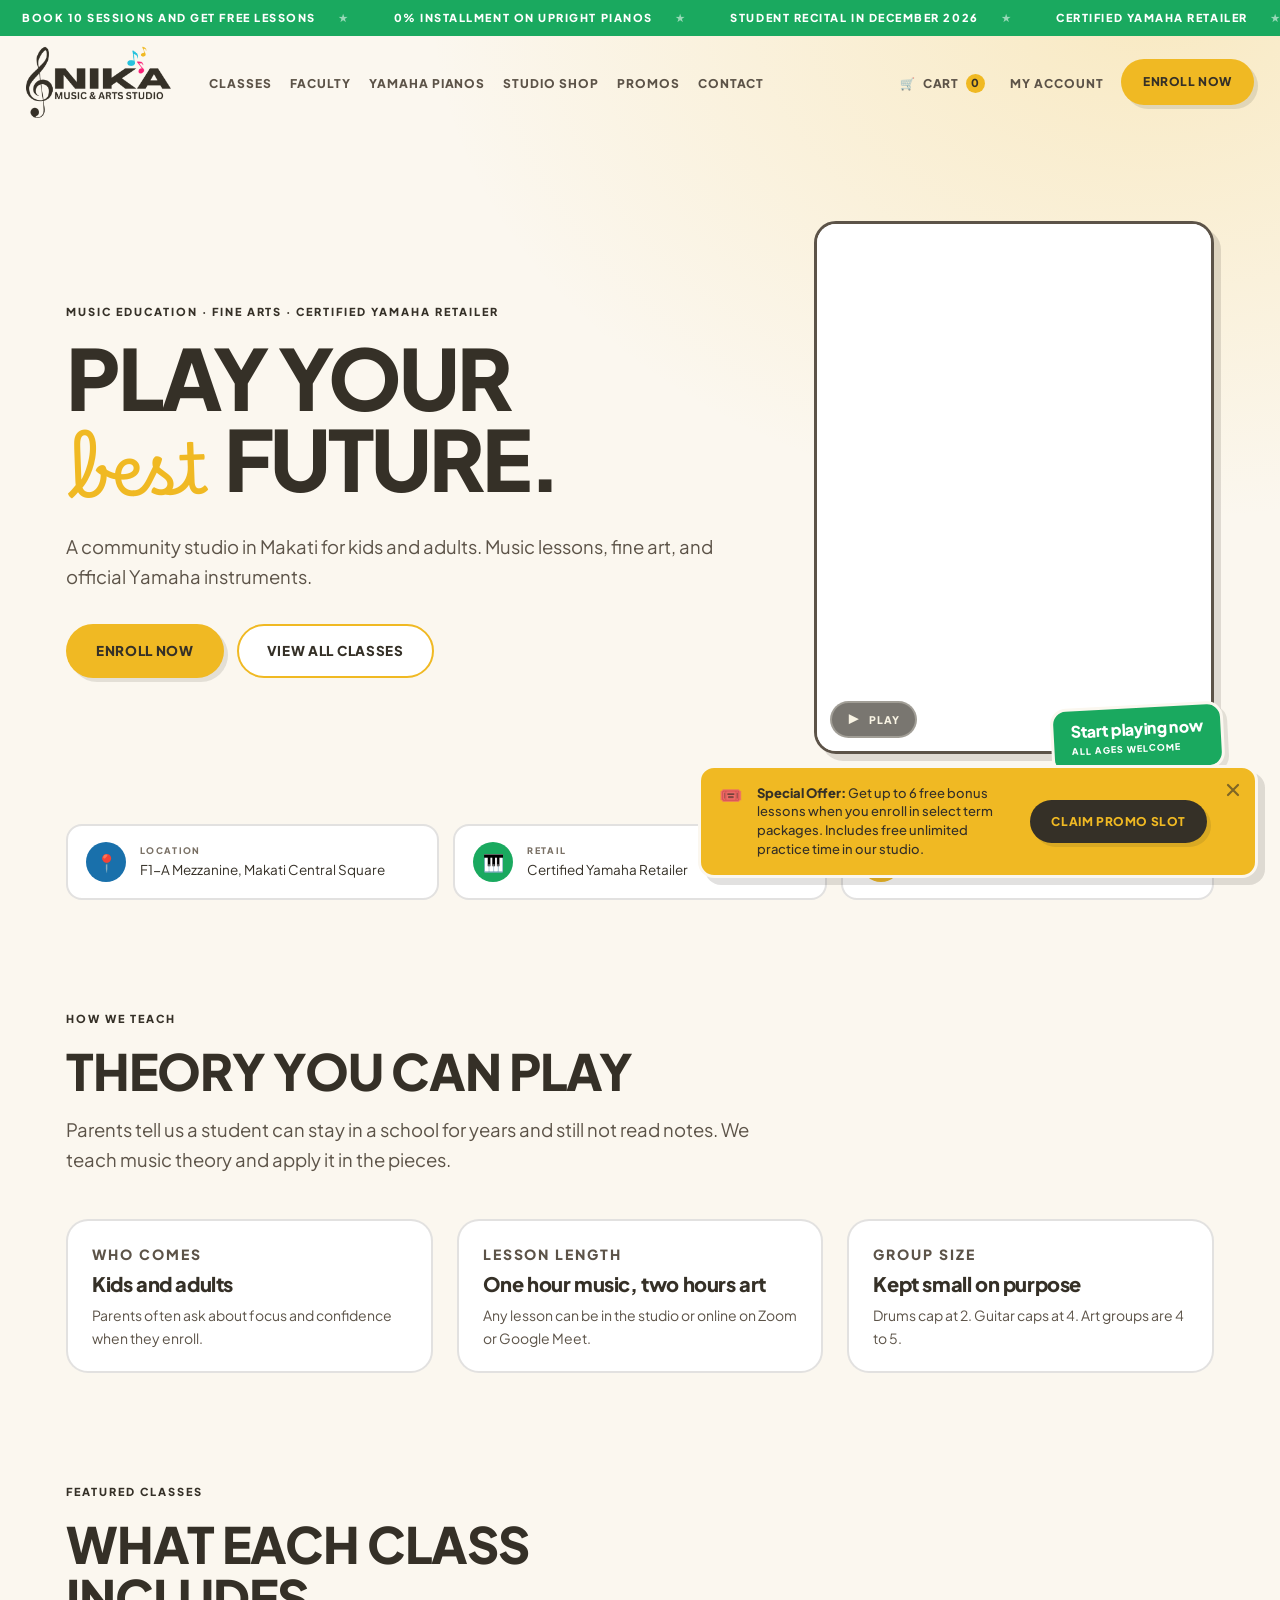
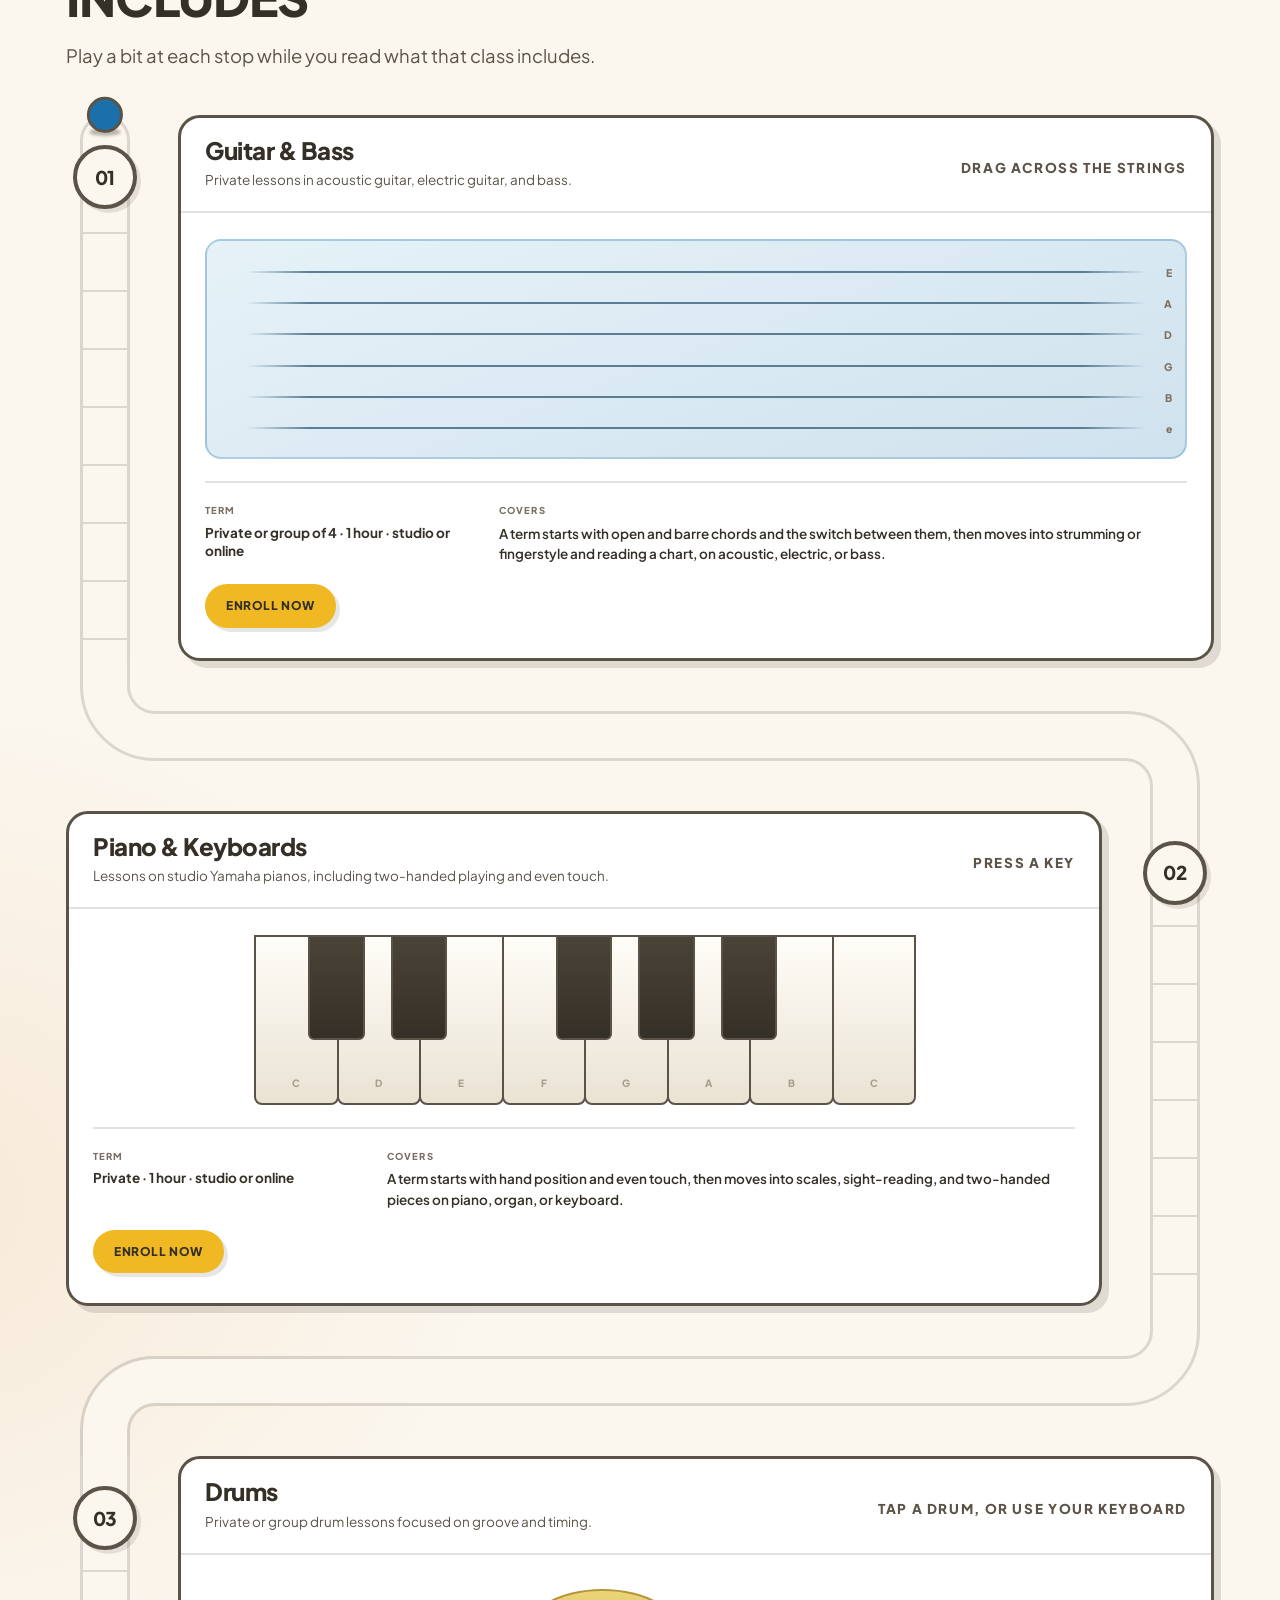
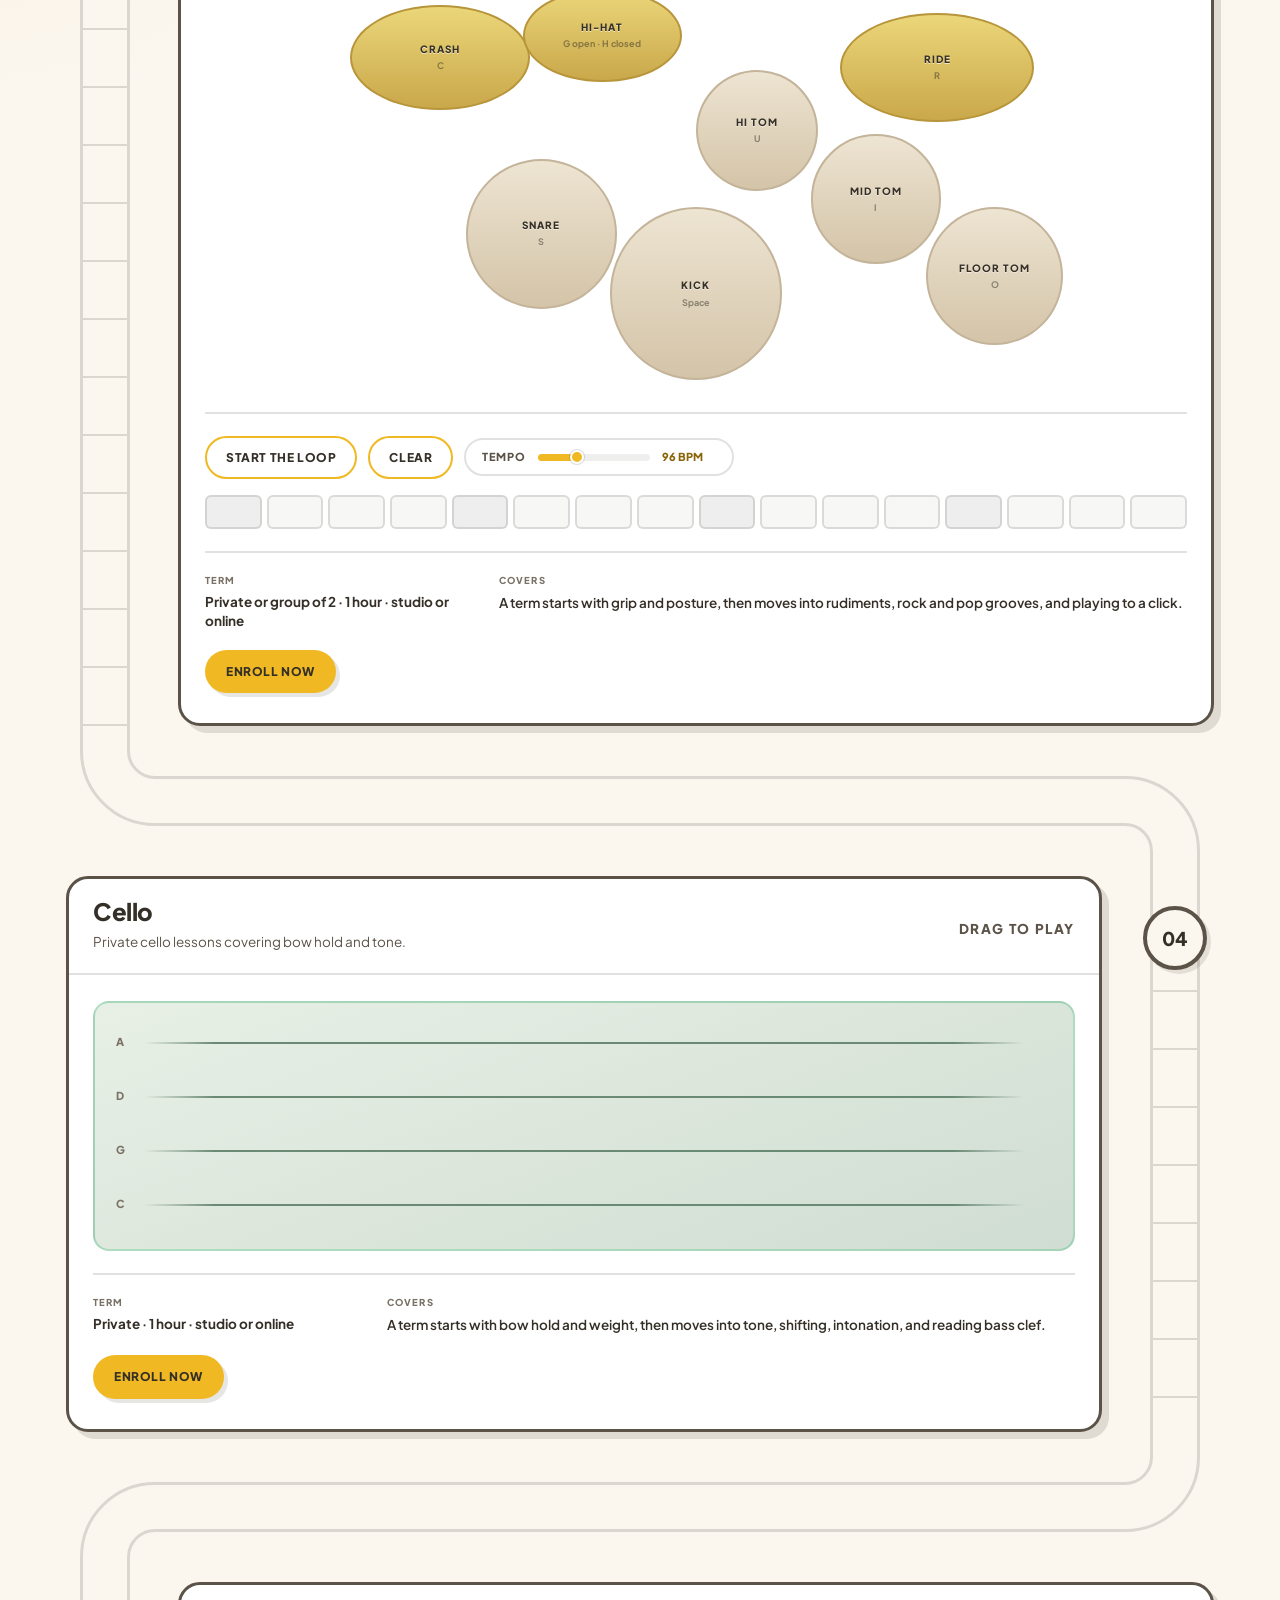
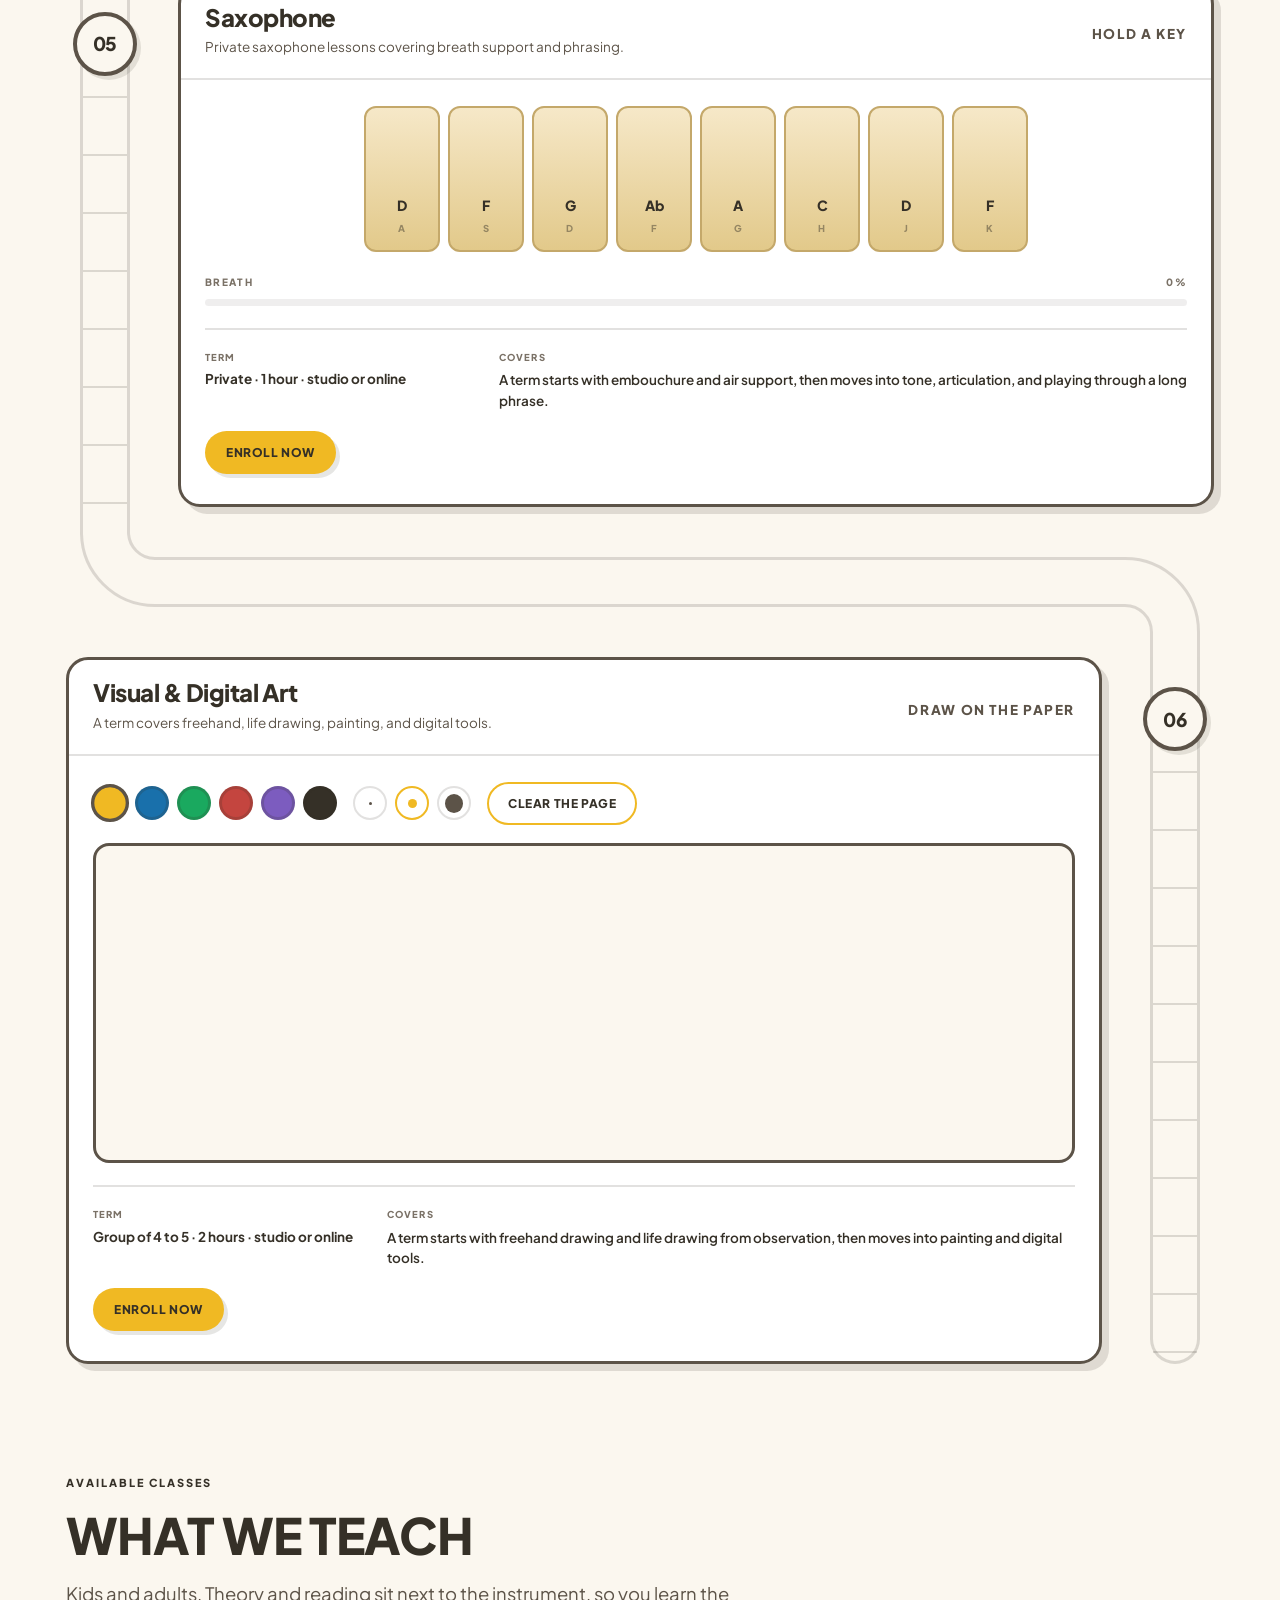
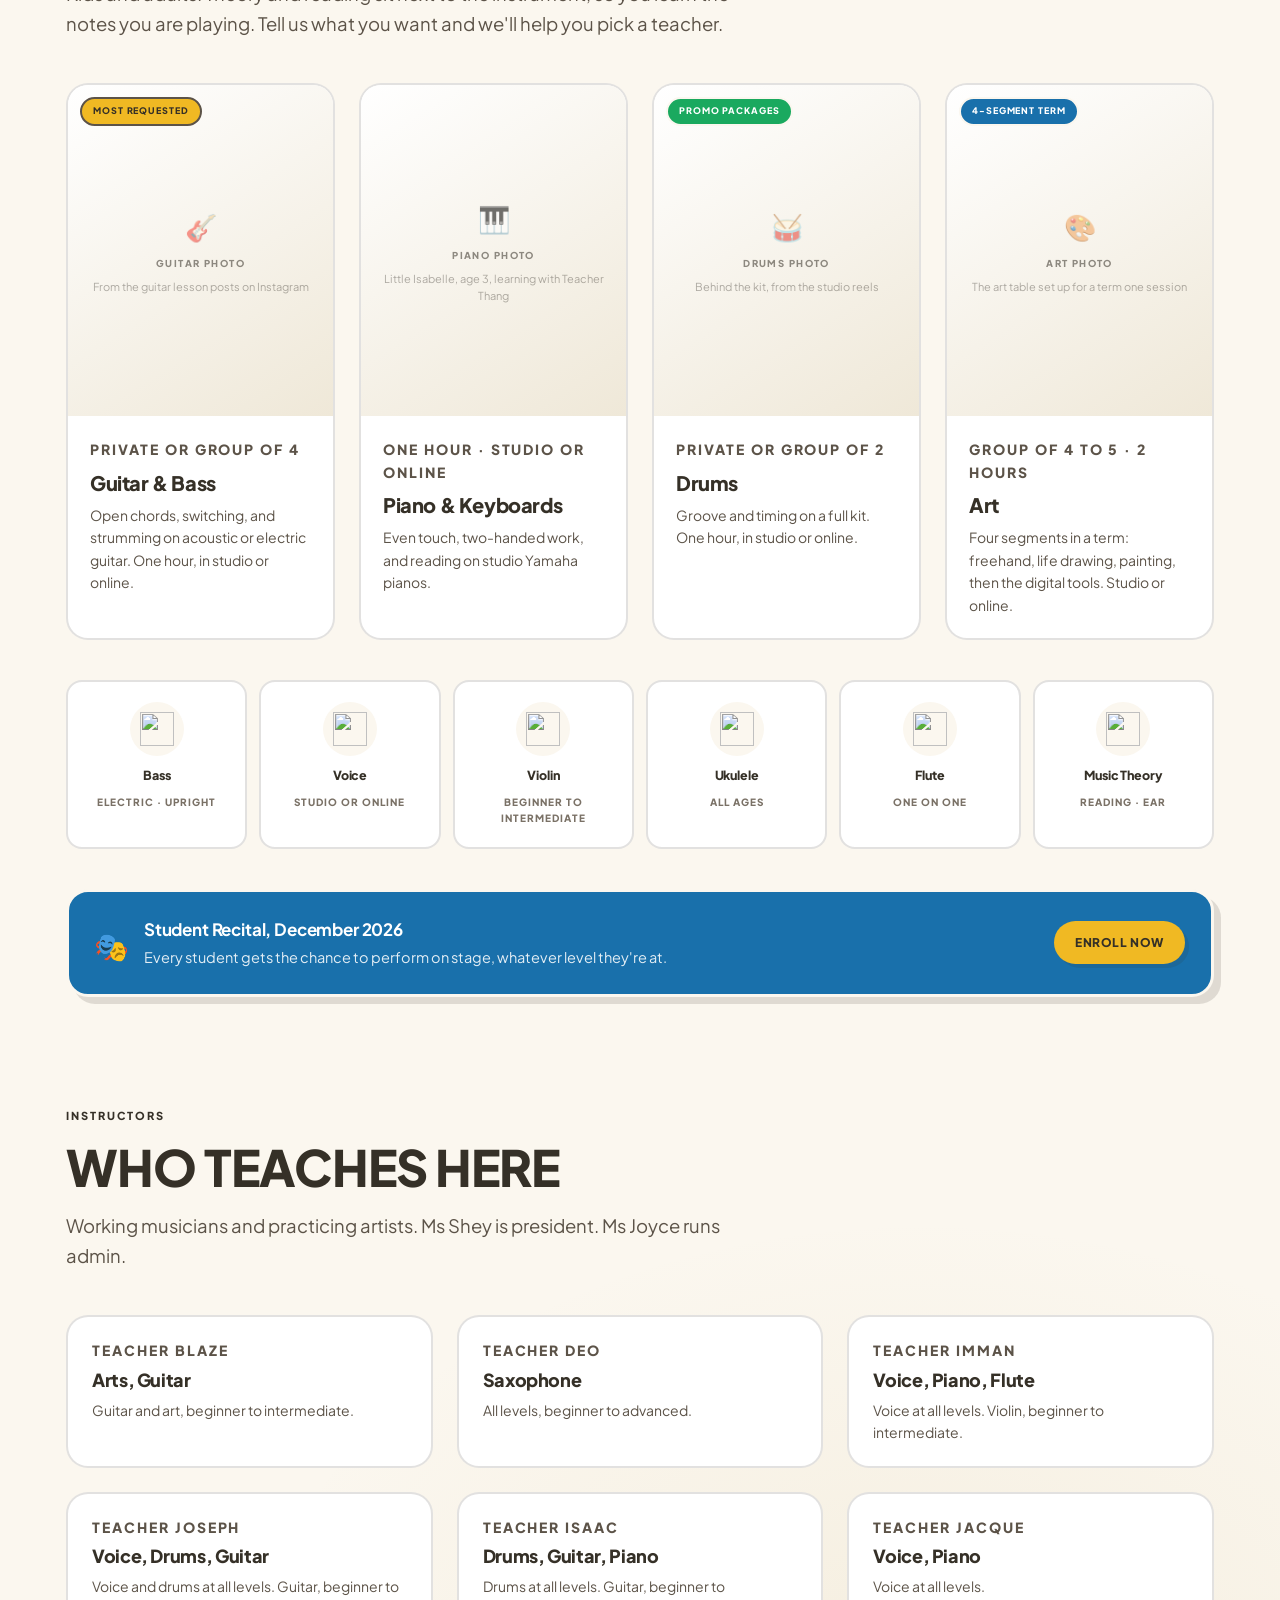
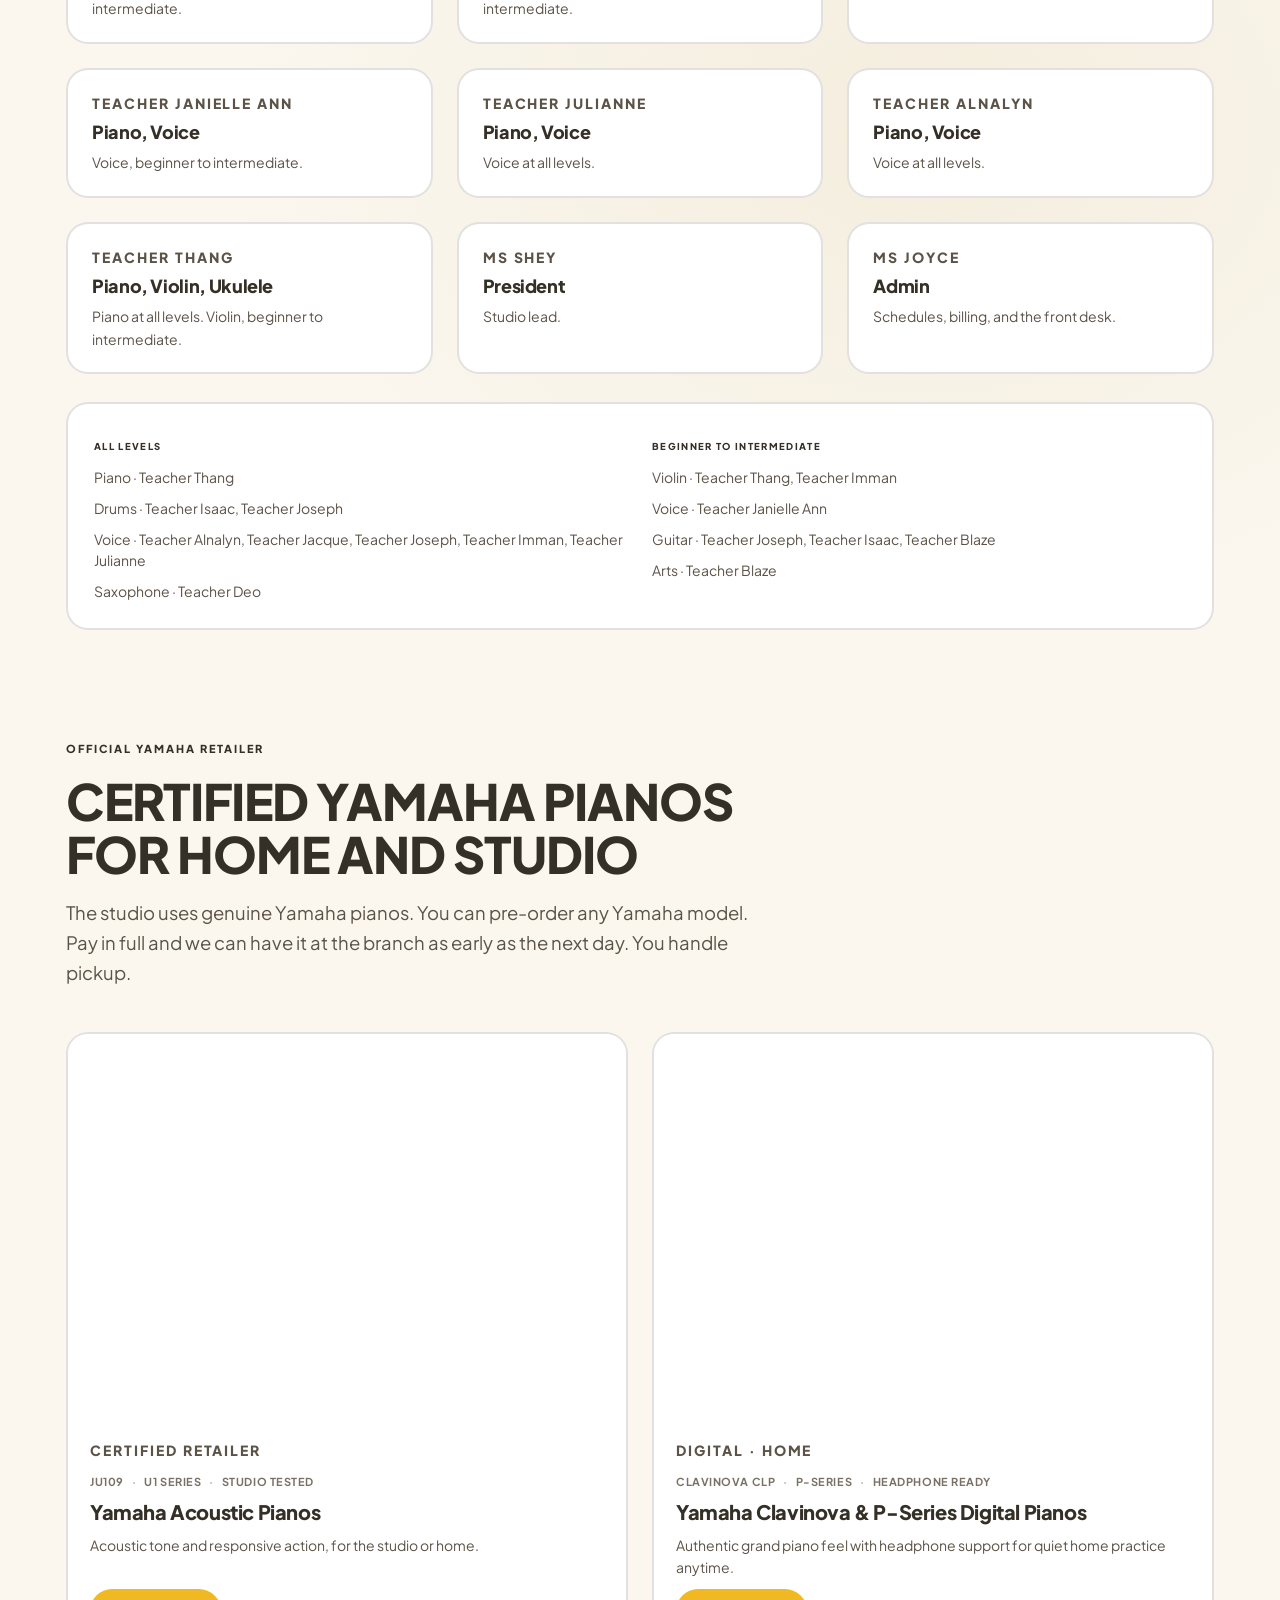
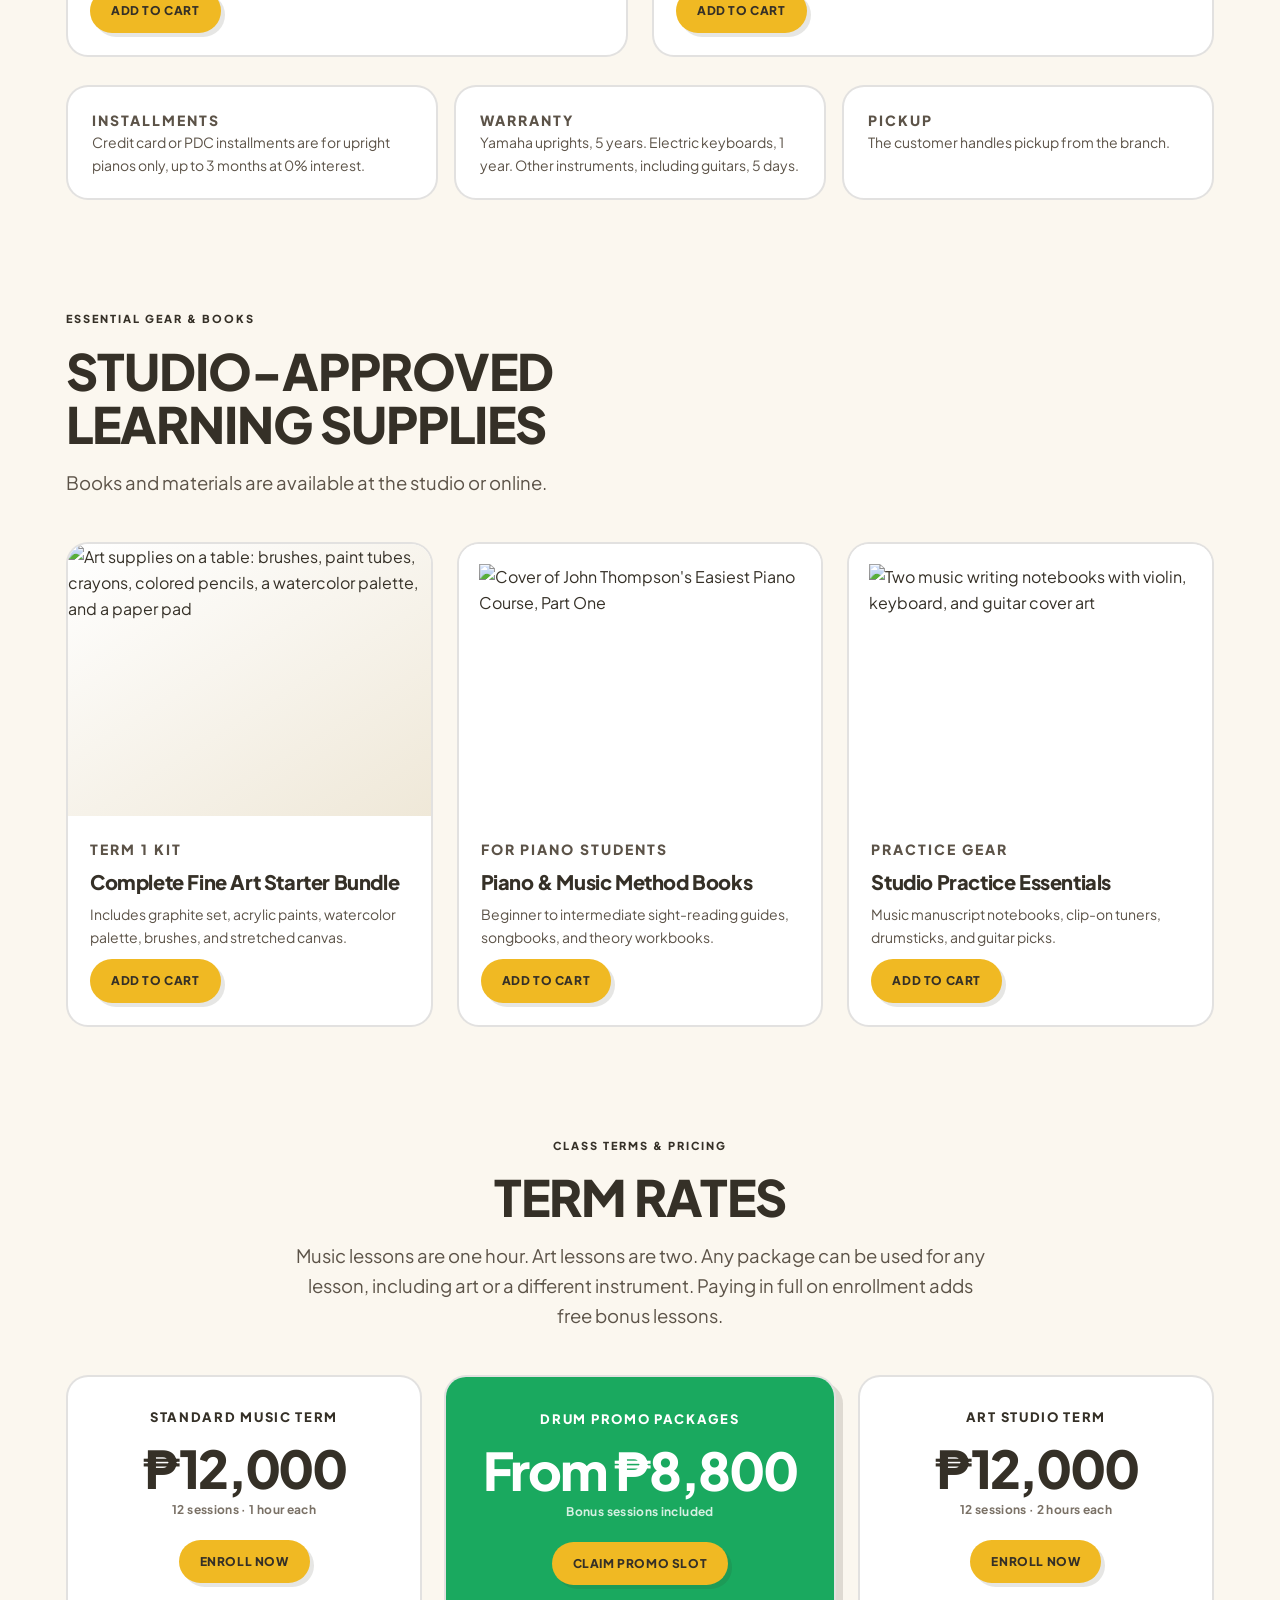
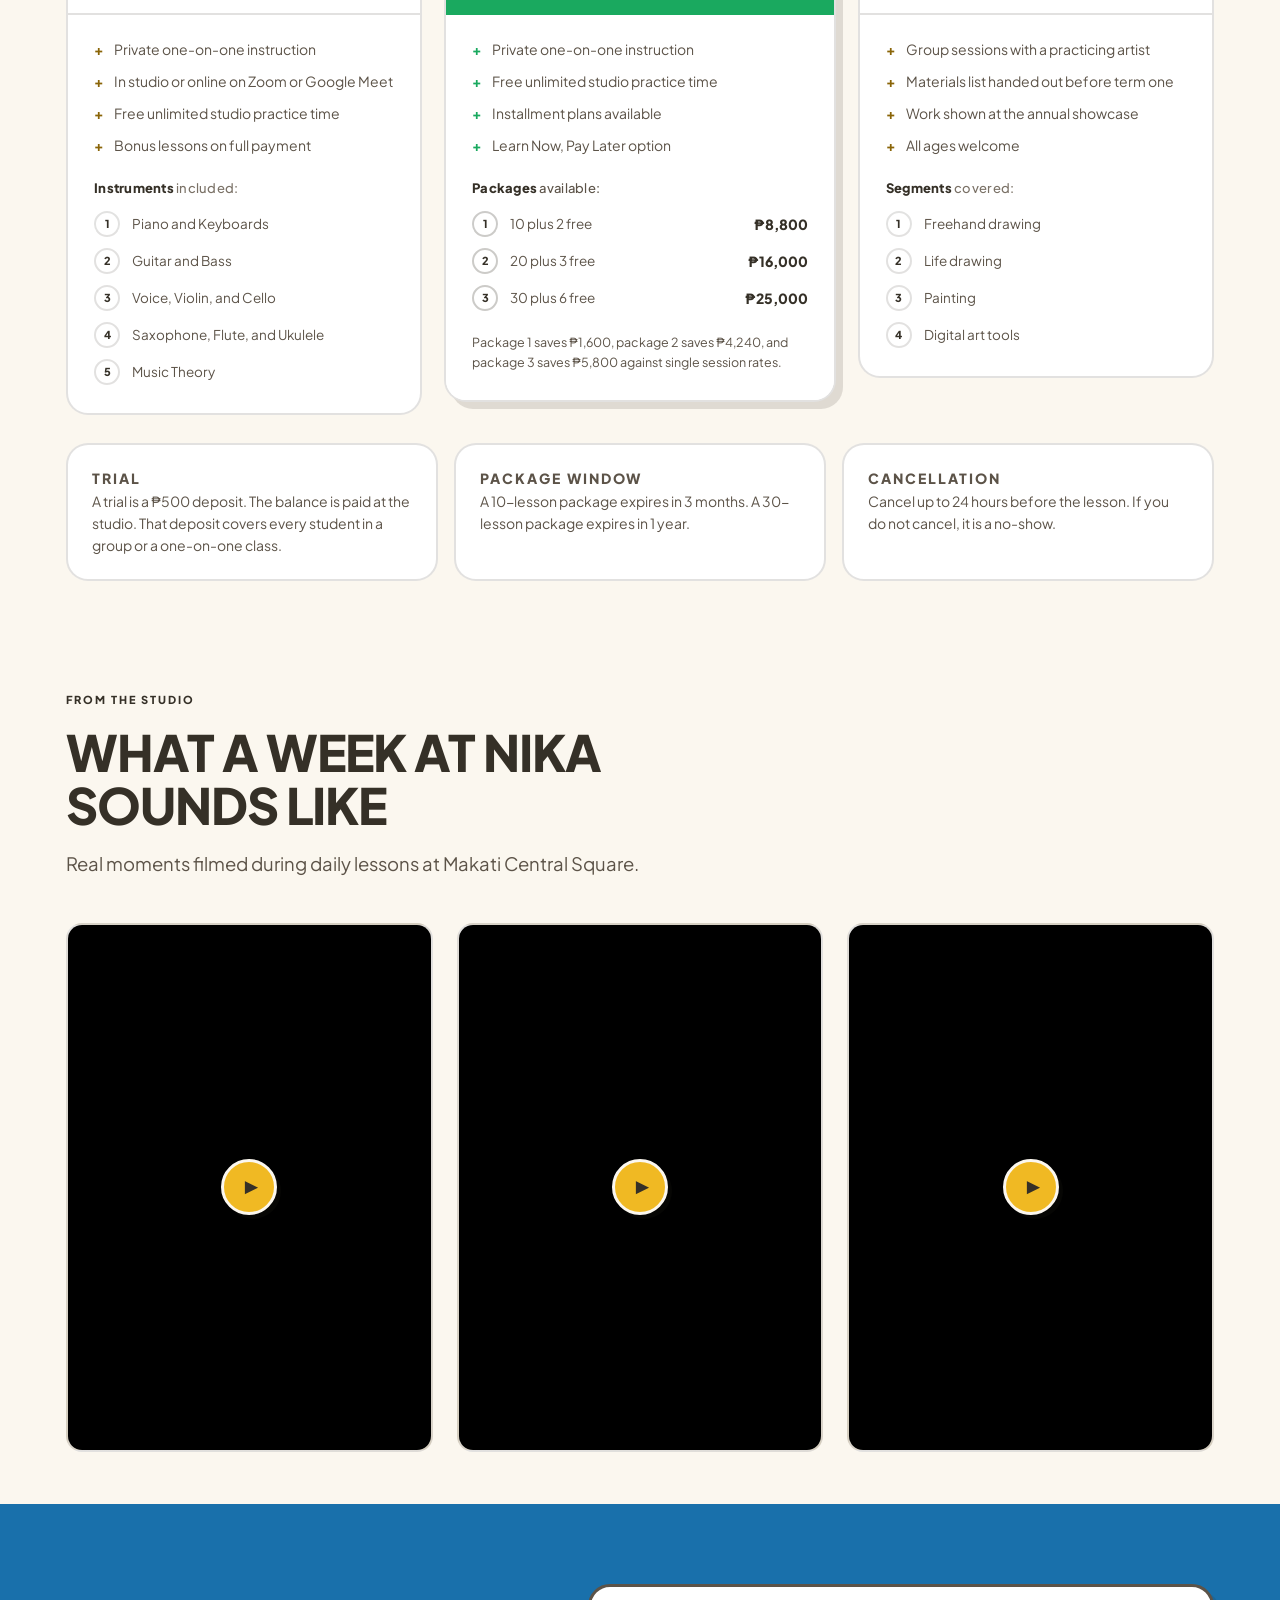
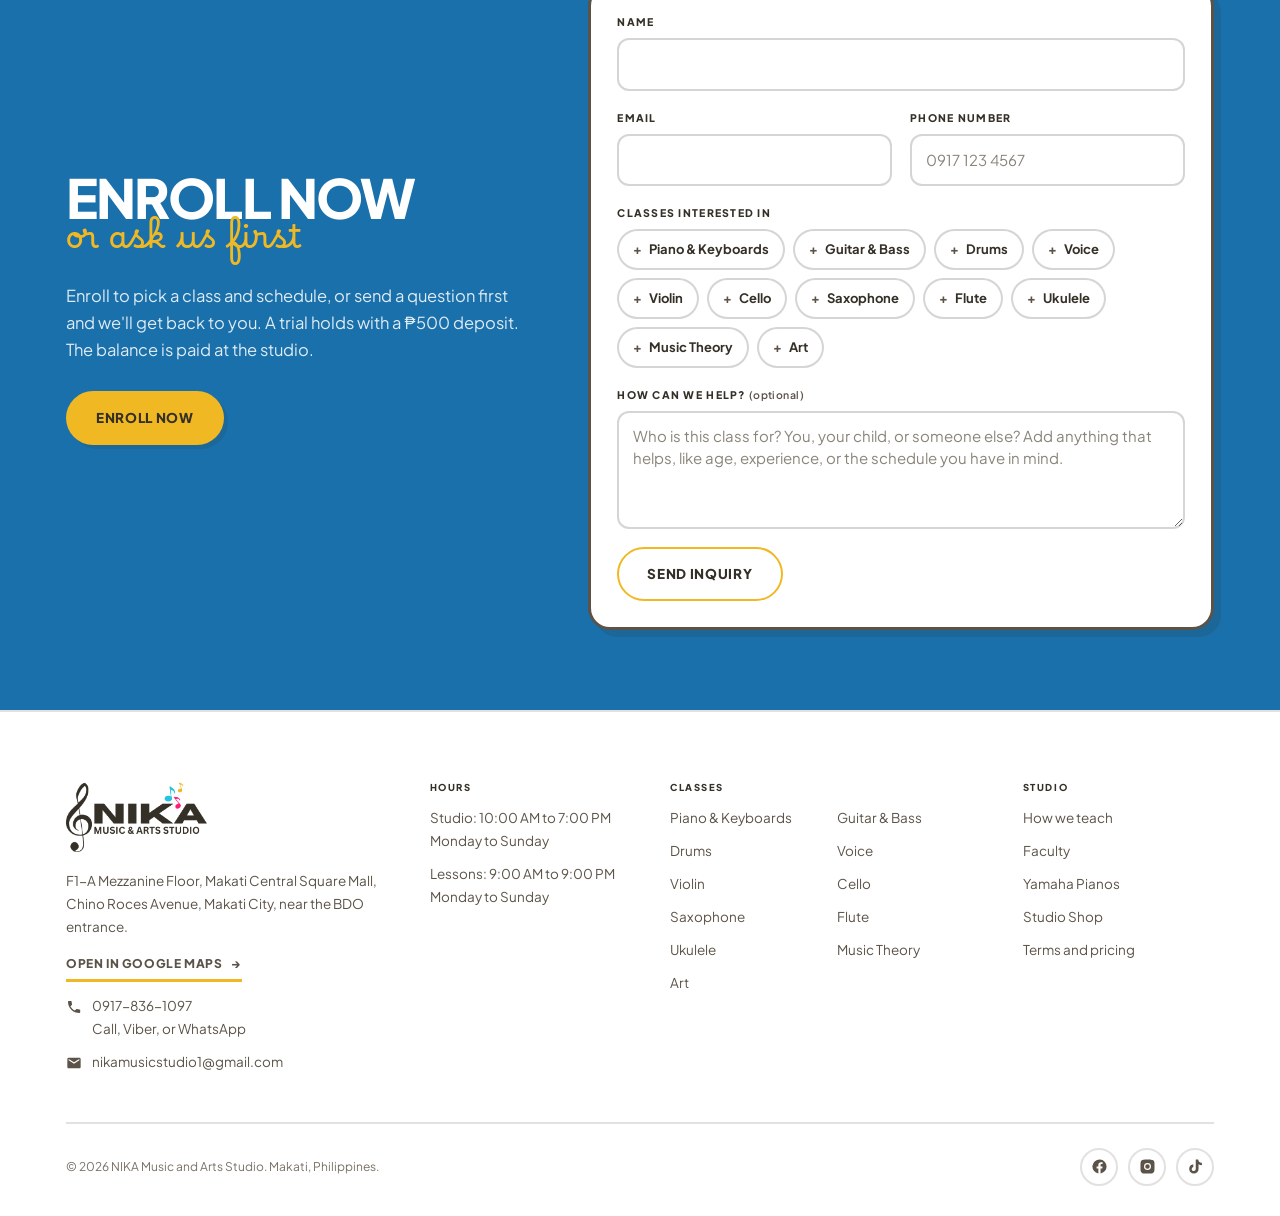
==== commit 6cc4f8a5: "Swap in the ink and cream NIKA wordmarks. Co-authored-by: Cursor <cursoragent@cursor.com>" ====
--- a/index.html
+++ b/index.html
@@ -5,7 +5,7 @@
 <meta name="viewport" content="width=device-width, initial-scale=1">
 <title>NIKA Music and Arts Studio | Makati</title>
 <meta name="description" content="Makati's community studio for music lessons, fine art, and certified Yamaha pianos. F1-A Mezzanine Floor, Makati Central Square.">
-<link rel="icon" href="https://nikamusicandarts.dwdev.site/home/assets/img/nika-logo.png">
+<link rel="icon" href="/brand/nika-logo-ink.png">
 <meta name="theme-color" media="(min-width: 835px)" content="#fbf7ef">
 <meta name="theme-color" media="(max-width: 834px)" content="#0c0b0a">
 <link rel="preconnect" href="https://fonts.googleapis.com">
@@ -207,20 +207,10 @@
 .site-header .wrap{max-width:1560px}
 .nav{display:flex; align-items:center; gap:22px; height:92px}
 .nav-links a{white-space:nowrap}
-/* The logo artwork already carries the wordmark, so the typeset name that used
-   to sit beside it was the same thing twice. Only the mark is left, and it is
-   set large enough to hold the header on its own. No radius, because the
-   artwork is transparent and there is no tile to round.
-
-   The SVG is cropped tight to the artwork, filling 98% of its own viewBox, so
-   these heights are the mark itself rather than a box with padding in it. The
-   PNG this replaced carried about 15% padding and needed roughly 18% more
-   height for the same visible size, which is worth knowing if the artwork is
-   ever re-exported. */
+/* Two exported marks: ink on cream for desktop, cream on ink from tablet
+   portrait down. picture swaps the file, so no invert filter. */
 .brand{display:flex; align-items:center; text-decoration:none; flex:0 0 auto}
-.brand img{height:66px; width:auto}
-/* Live mark is cream for the dark site. Invert it so it reads on ivory. */
-.brand img, .site-footer img.logo{filter:invert(1) hue-rotate(180deg)}
+.brand img{height:72px; width:auto}
 .nav-links{display:none; gap:2px; margin-left:8px}
 .nav-links a, .nav-text{
   display:inline-flex; align-items:center; gap:7px;
@@ -245,7 +235,7 @@
   .nav{gap:10px} .nav-actions{gap:6px}
   .nav-text{padding:9px 10px}
   .nav-actions .btn{padding:10px 14px; font-size:11.5px}
-  .brand img{height:50px}
+  .brand img{height:54px}
 }
 @media (max-width:340px){
   .nav{gap:8px} .nav-actions{gap:4px}
@@ -257,7 +247,7 @@
    step down to survive the narrowest viewports. */
 @media (max-width:300px){
   .nav{gap:6px} .nav-actions{gap:3px}
-  .brand img{height:42px}
+  .brand img{height:46px}
   .nav-text{padding:8px 7px}
   .nav-actions .btn{padding:8px 10px; font-size:10px; letter-spacing:.03em}
 }
@@ -1003,7 +993,7 @@
 @media (max-width:760px){ .site-footer{padding-top:48px} }
 .foot-grid{display:grid; gap:38px}
 @media (min-width:880px){ .foot-grid{grid-template-columns:1.45fr .9fr 1.4fr .85fr} }
-.site-footer img.logo{height:64px; width:auto; margin-bottom:18px}
+.site-footer img.logo{height:70px; width:auto; margin-bottom:18px}
 .site-footer h4{font-size:9.5px; letter-spacing:.16em; text-transform:uppercase; color:var(--ink); margin-bottom:15px}
 .site-footer p,.site-footer li{font-size:13.5px; color:var(--on-dark-soft); line-height:1.7}
 .site-footer ul{list-style:none; margin:0; padding:0; display:flex; flex-direction:column; gap:10px}
@@ -1085,7 +1075,6 @@
   .cart-count{color:#14120F}
   .site-header{background:rgba(12,11,10,0)}
   .site-header.stuck{background:rgba(12,11,10,.92)}
-  .brand img, .site-footer img.logo{filter:none}
   .media .ph{color:rgba(249,244,228,.55)}
   .media .ph .s{color:rgba(249,244,228,.38)}
   .path{--road-edge:rgba(249,244,228,.16)}
@@ -1137,7 +1126,10 @@
 <header class="site-header" id="siteHeader">
   <div class="wrap nav">
     <a class="brand" href="#top">
-      <img src="https://nikamusicandarts.dwdev.site/home/assets/img/NIKA-Dark.svg" alt="NIKA Music and Arts Studio">
+      <picture>
+        <source media="(max-width:834px)" srcset="/brand/nika-logo-cream.png">
+        <img src="/brand/nika-logo-ink.png" width="929" height="460" alt="NIKA Music and Arts Studio">
+      </picture>
     </a>
     <nav class="nav-links" aria-label="Main">
       <a href="#classes">Classes</a>
@@ -1995,7 +1987,10 @@
   <div class="wrap">
     <div class="foot-grid">
       <div>
-        <img class="logo" src="https://nikamusicandarts.dwdev.site/home/assets/img/NIKA-Dark.svg" alt="NIKA Music and Arts Studio">
+        <picture>
+          <source media="(max-width:834px)" srcset="/brand/nika-logo-cream.png">
+          <img class="logo" src="/brand/nika-logo-ink.png" width="929" height="460" alt="NIKA Music and Arts Studio">
+        </picture>
         <p>F1-A Mezzanine Floor, Makati Central Square Mall, Chino Roces Avenue, Makati City,
           near the BDO entrance.</p>
         <p style="margin-top:13px">
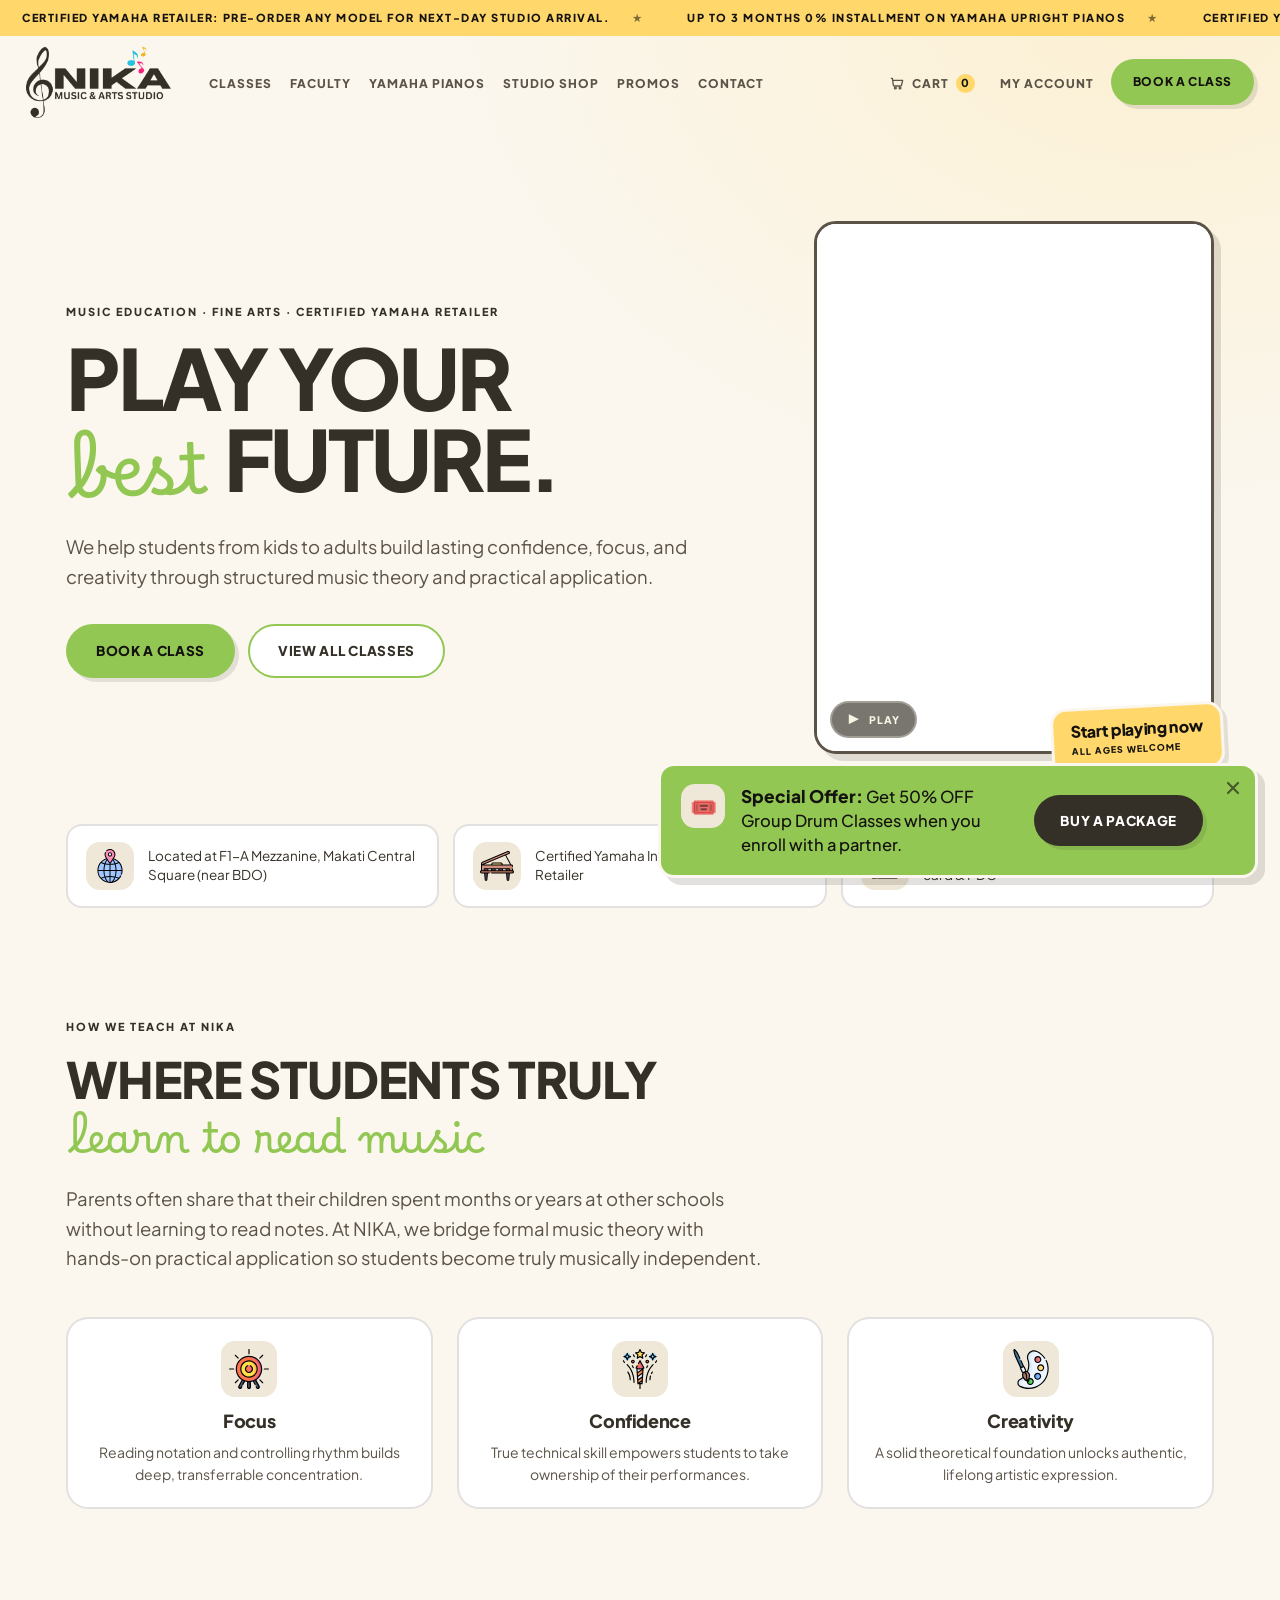
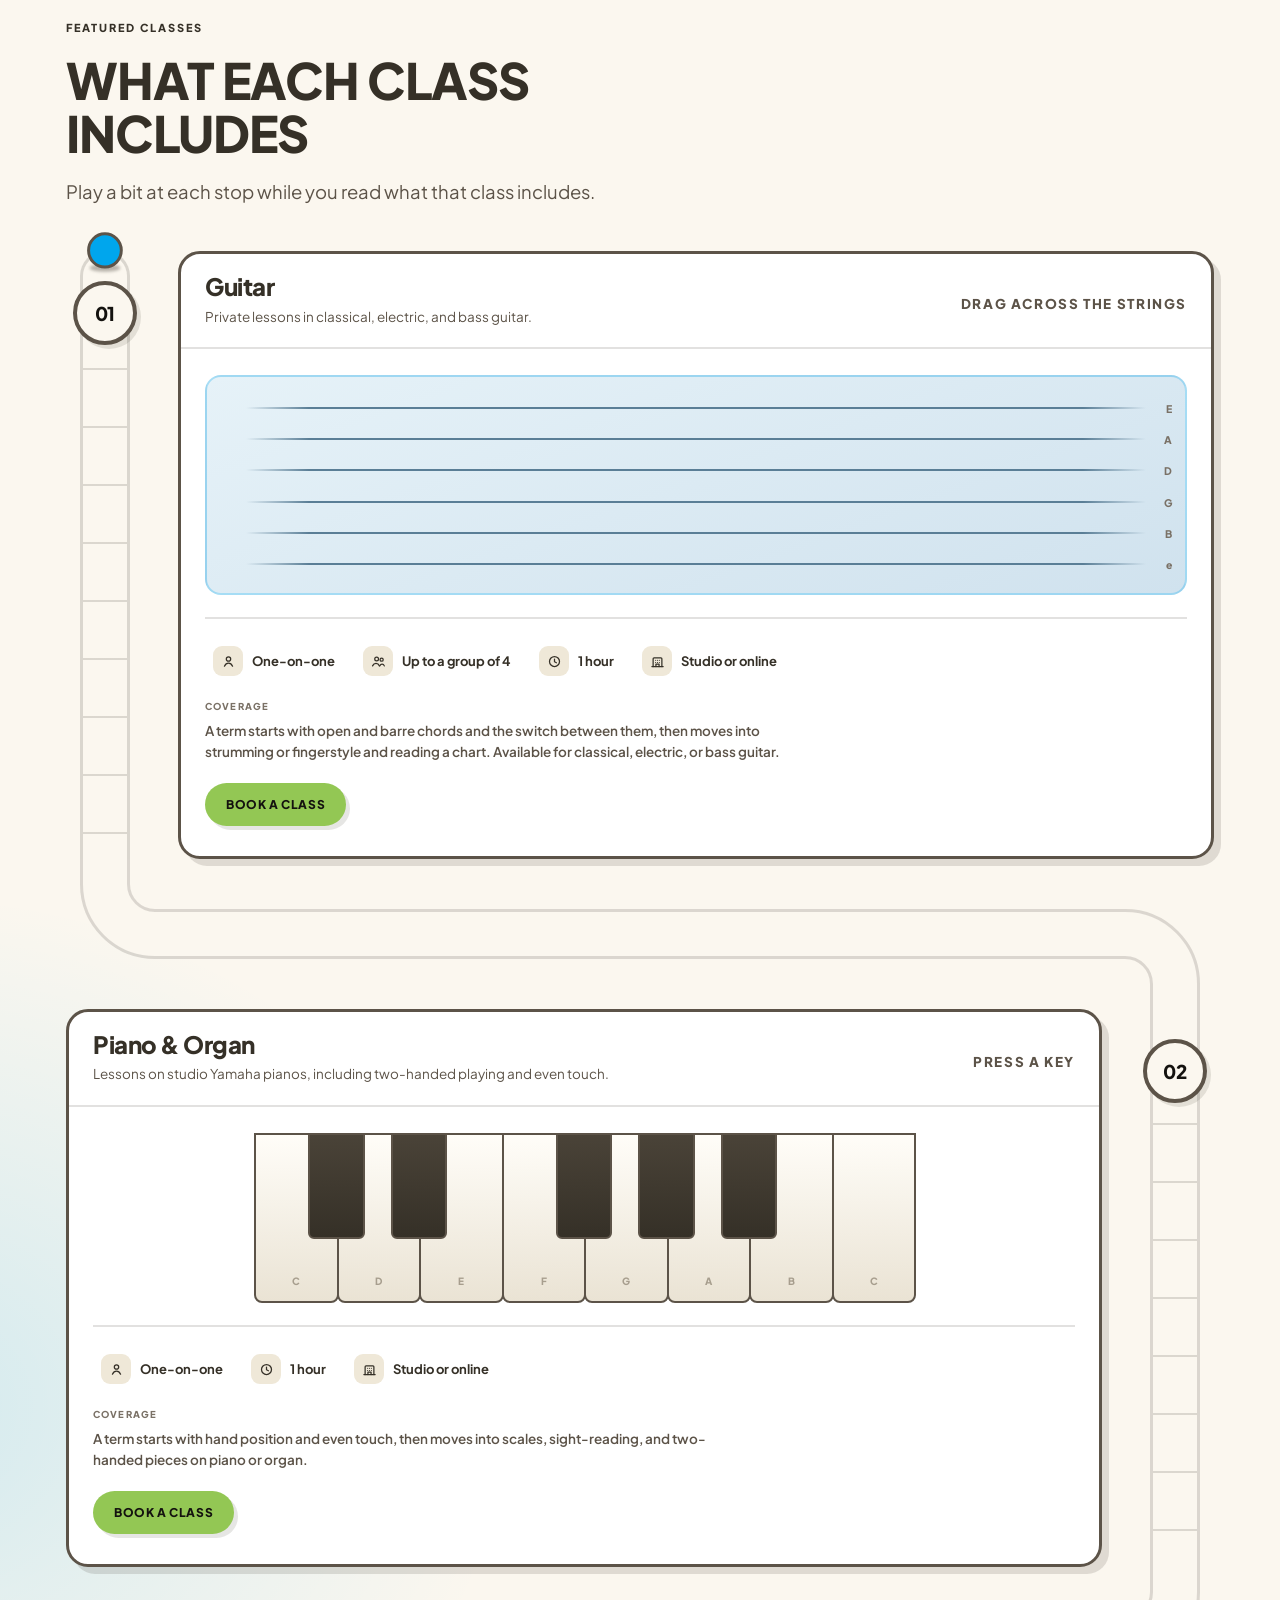
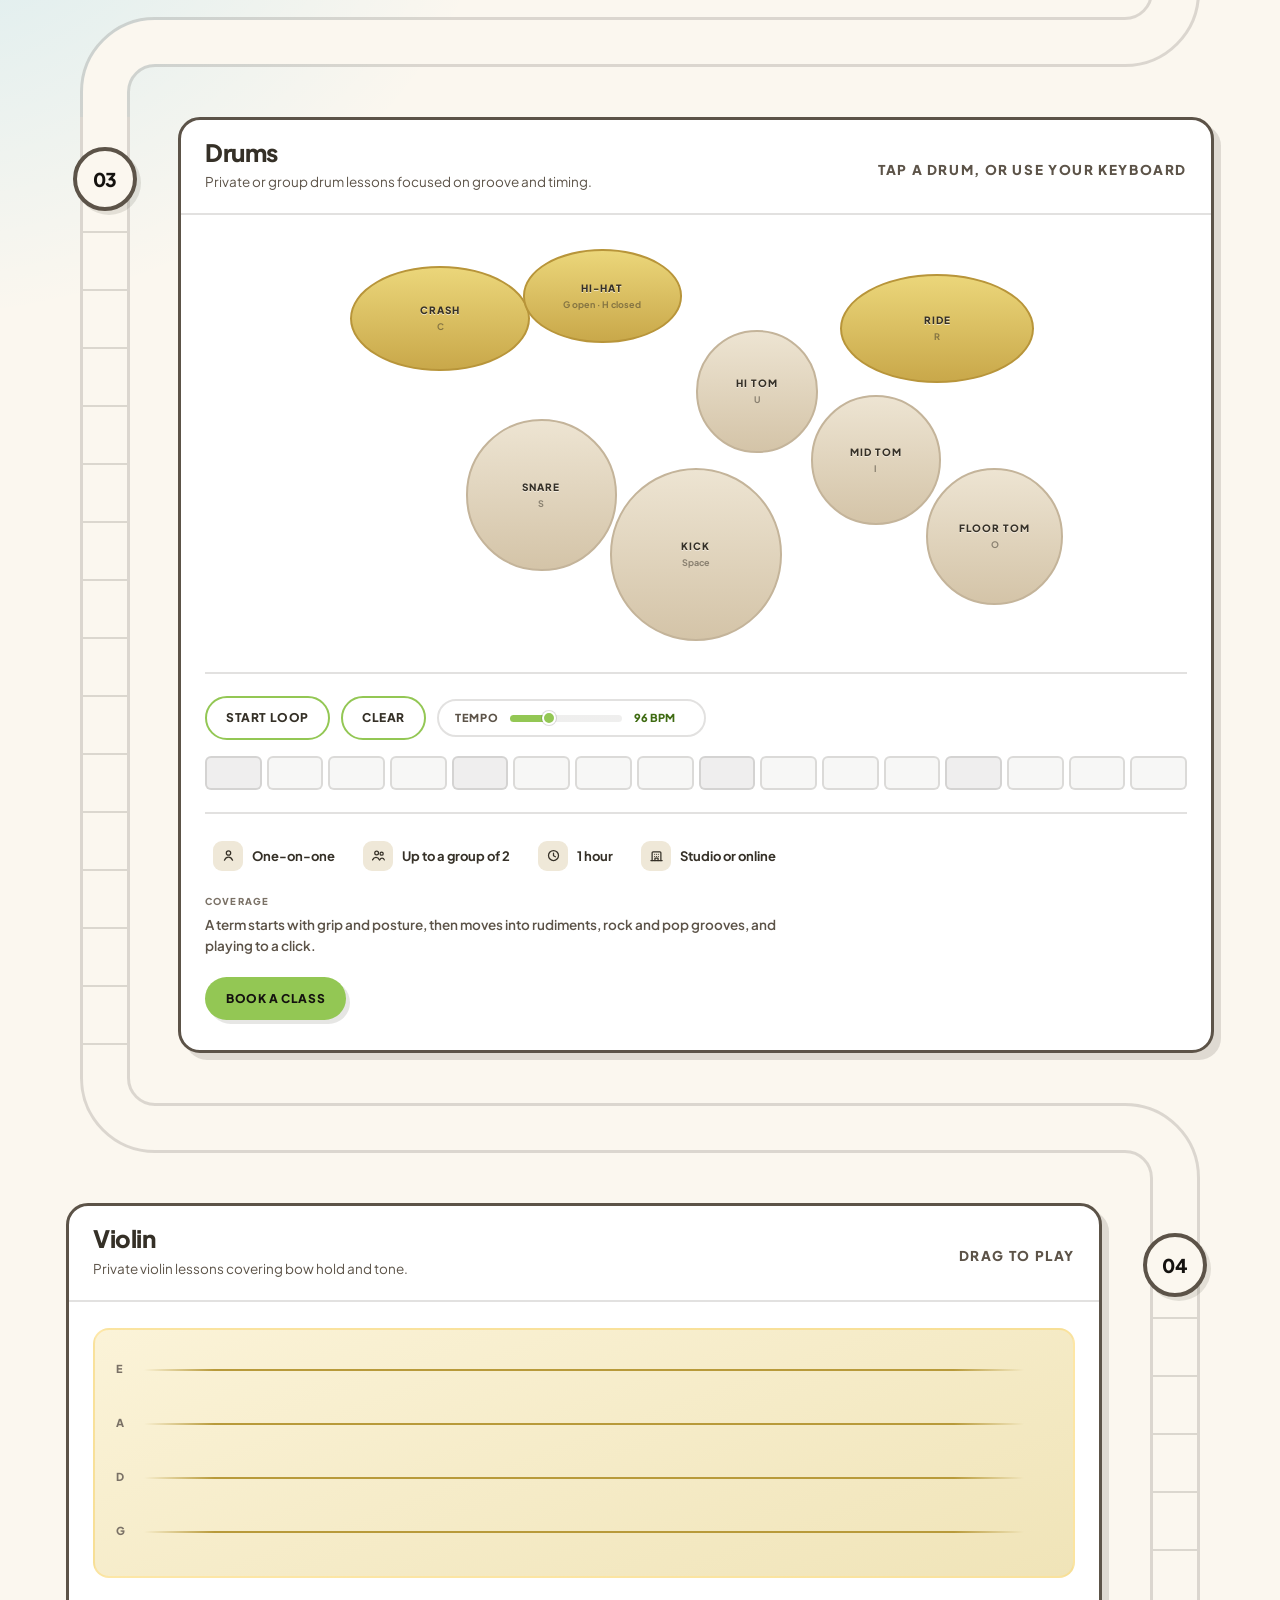
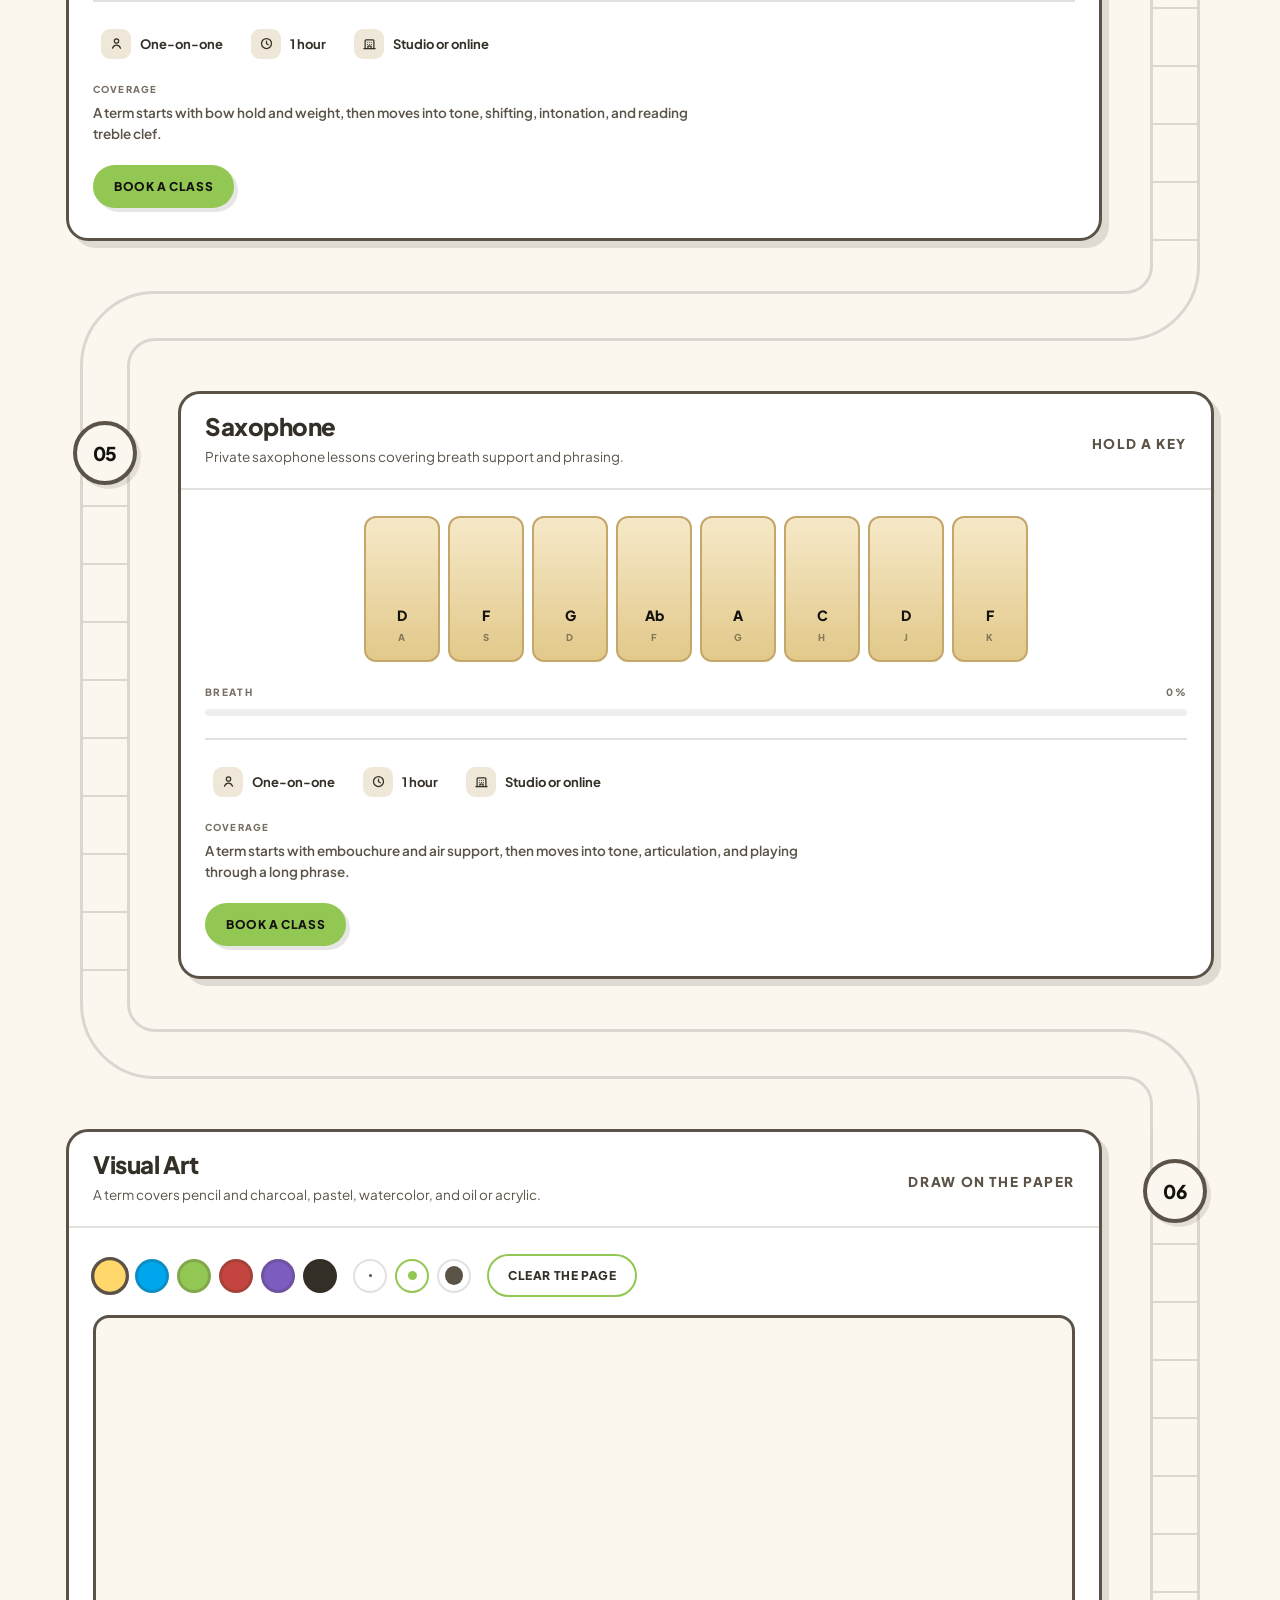
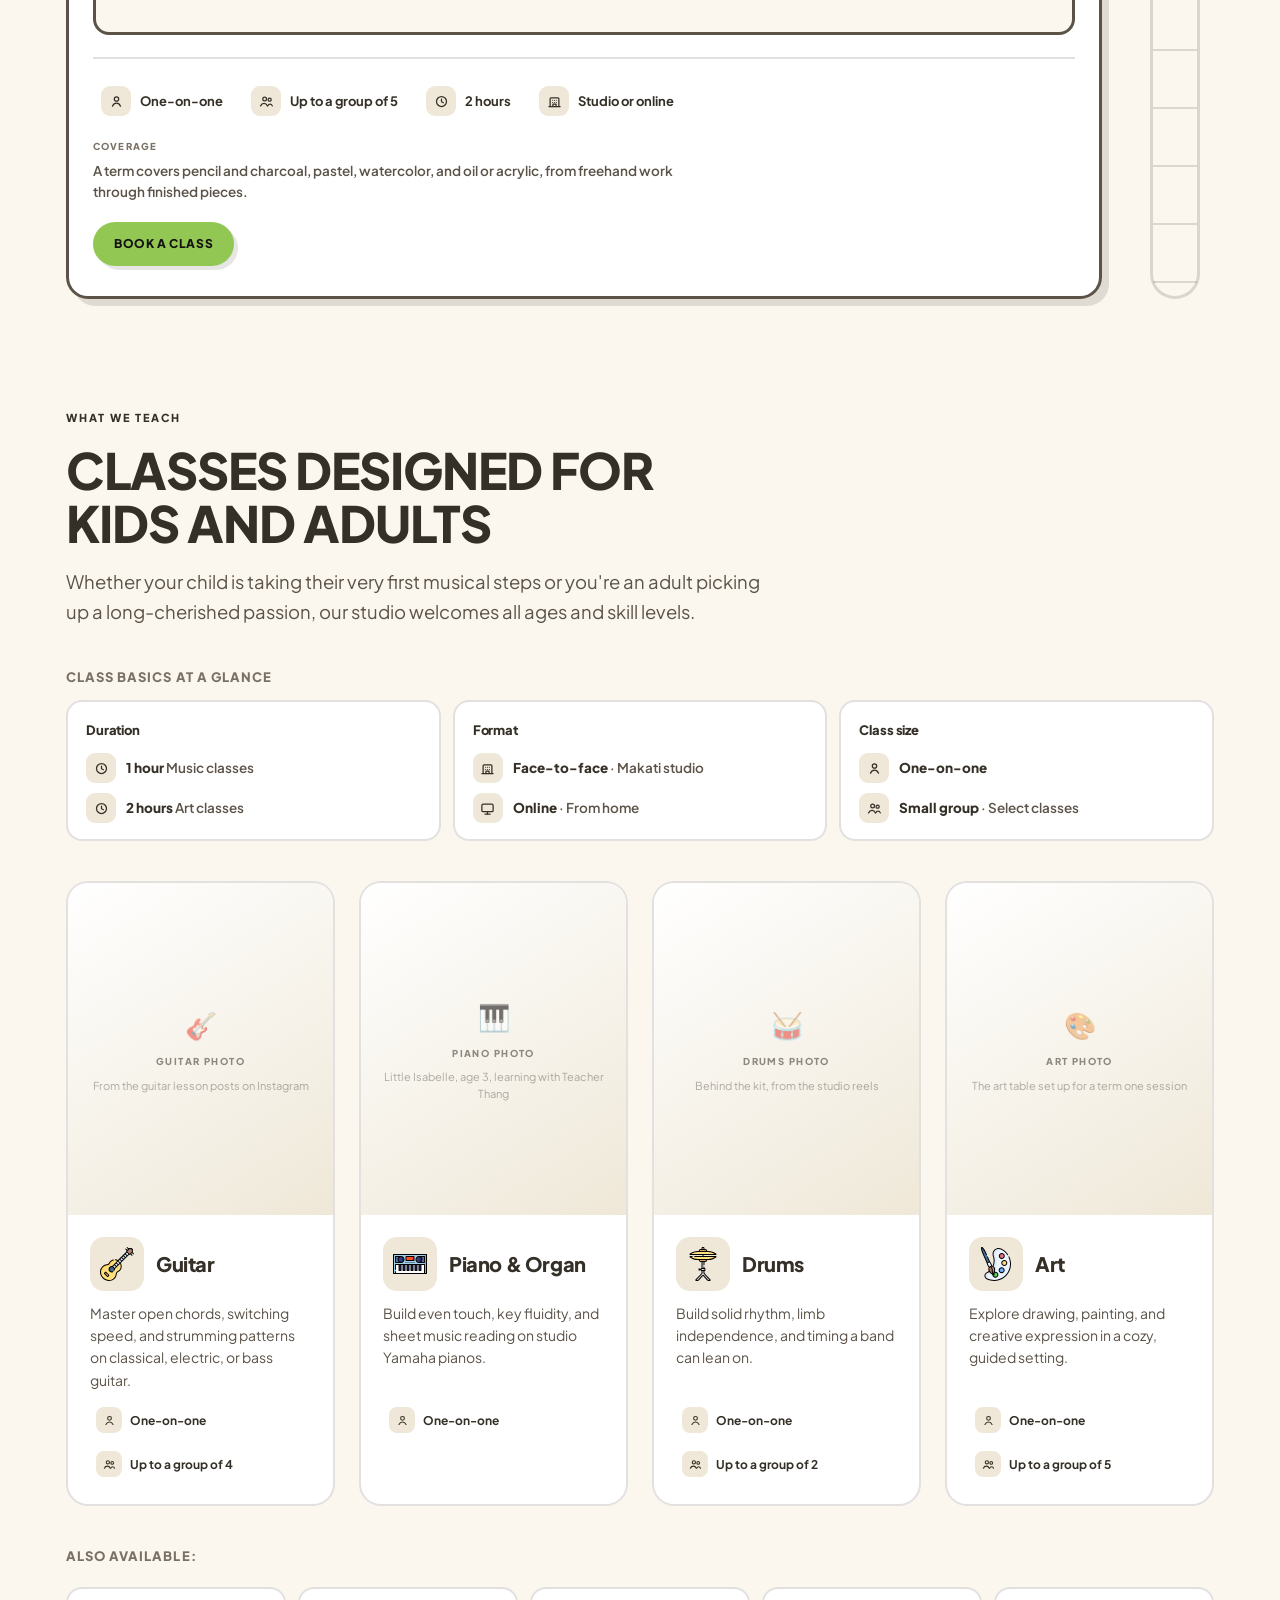
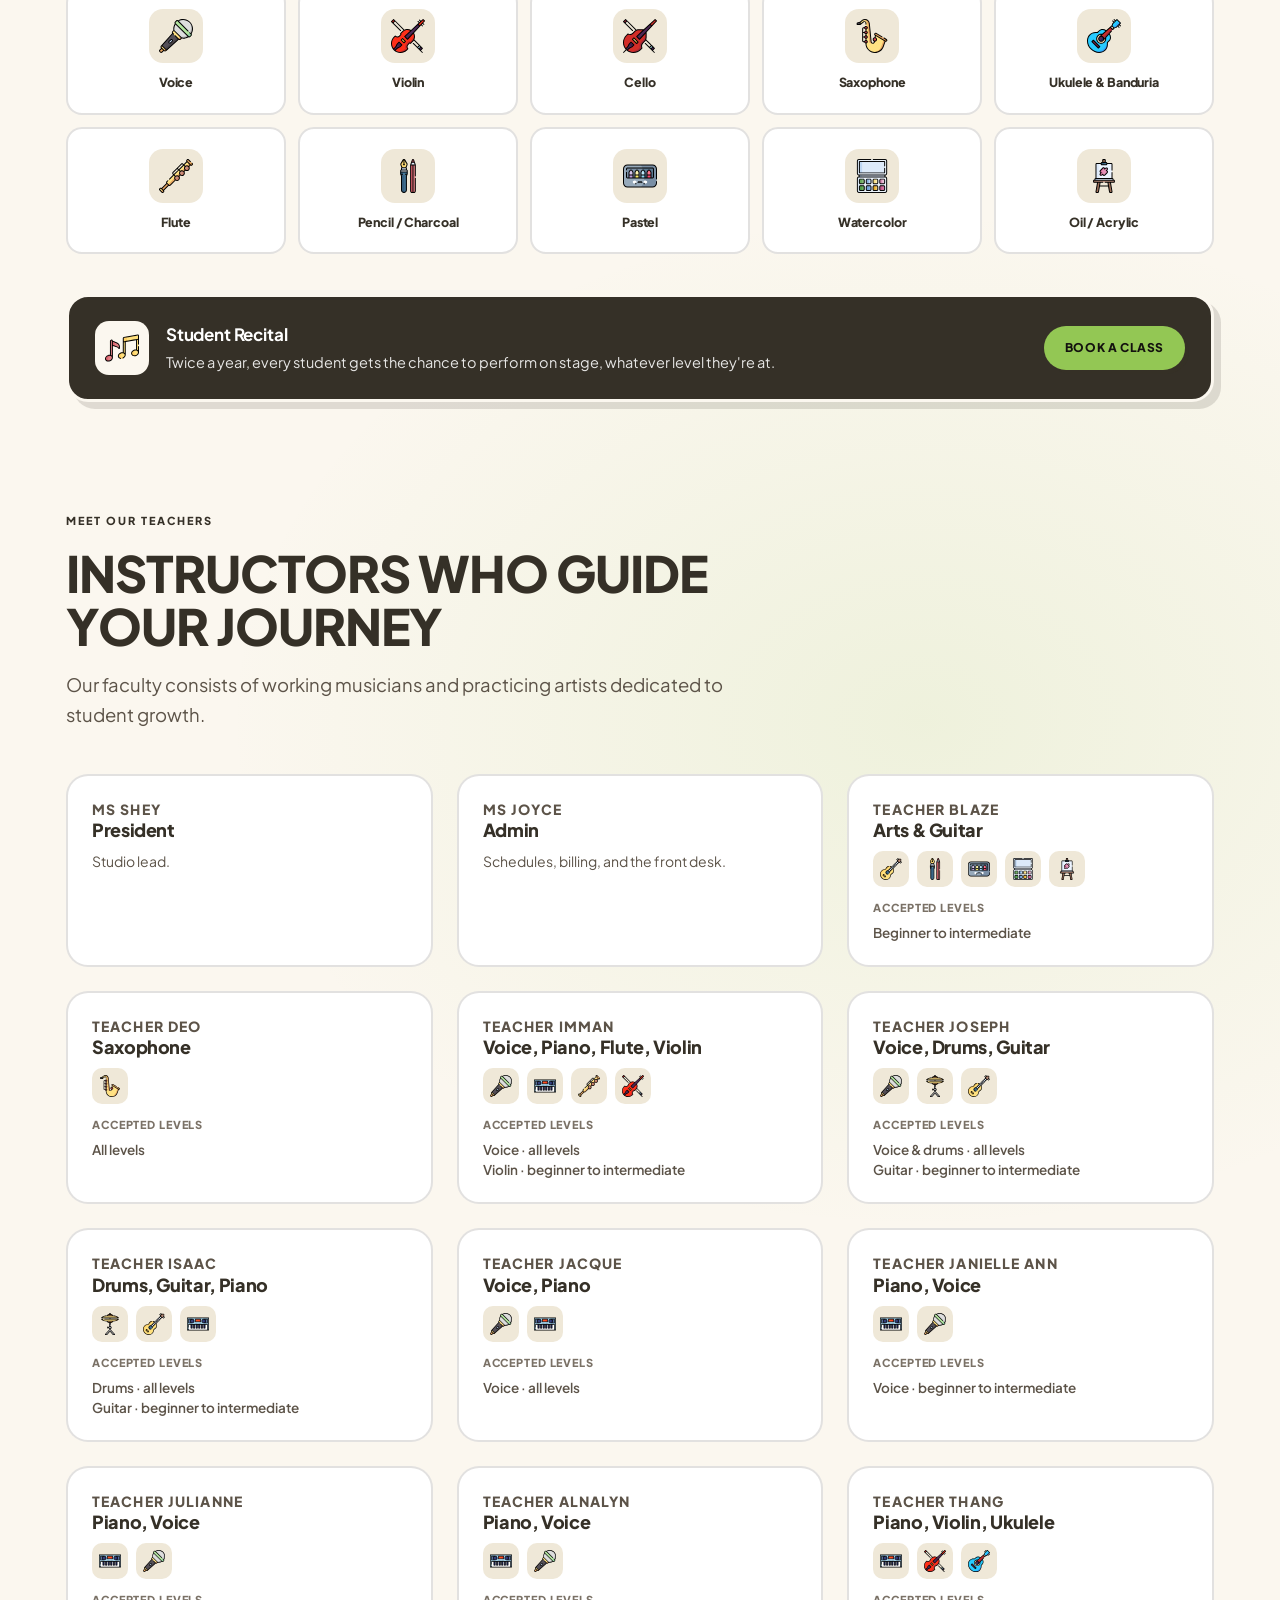
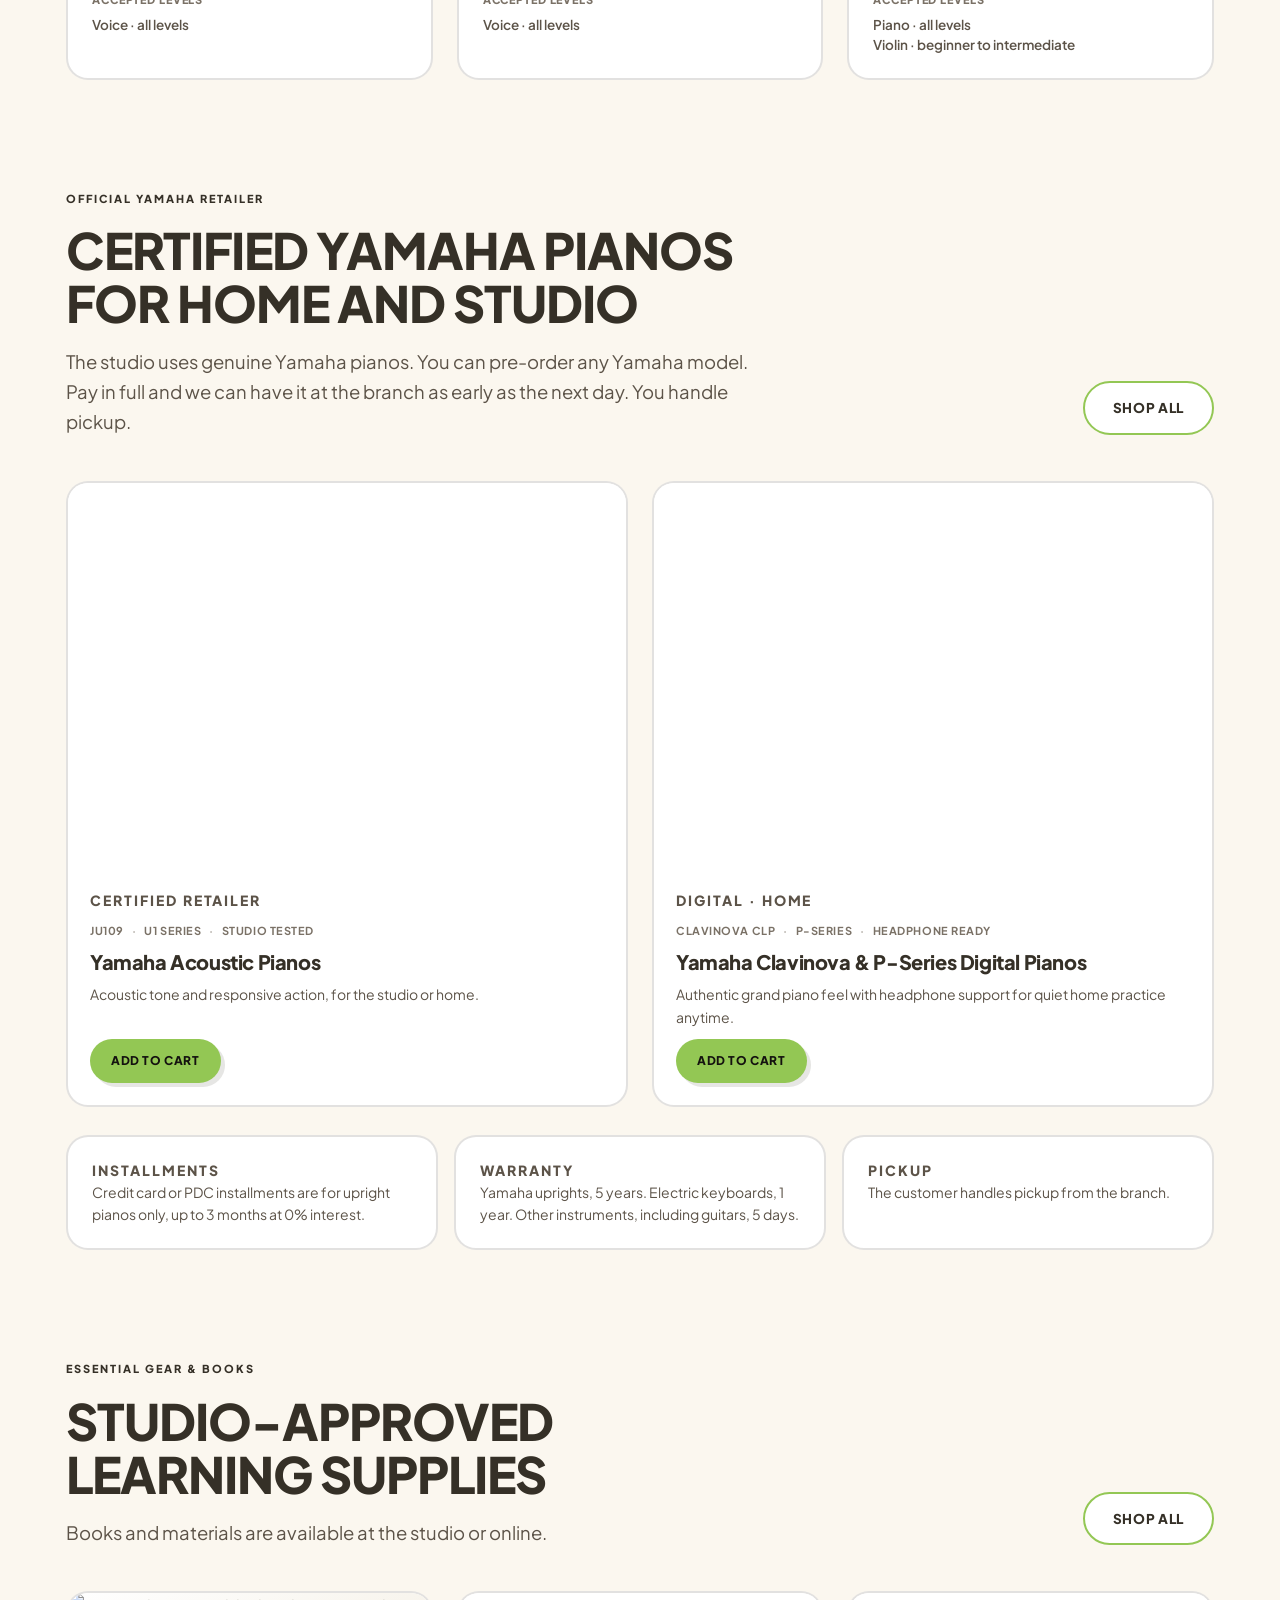
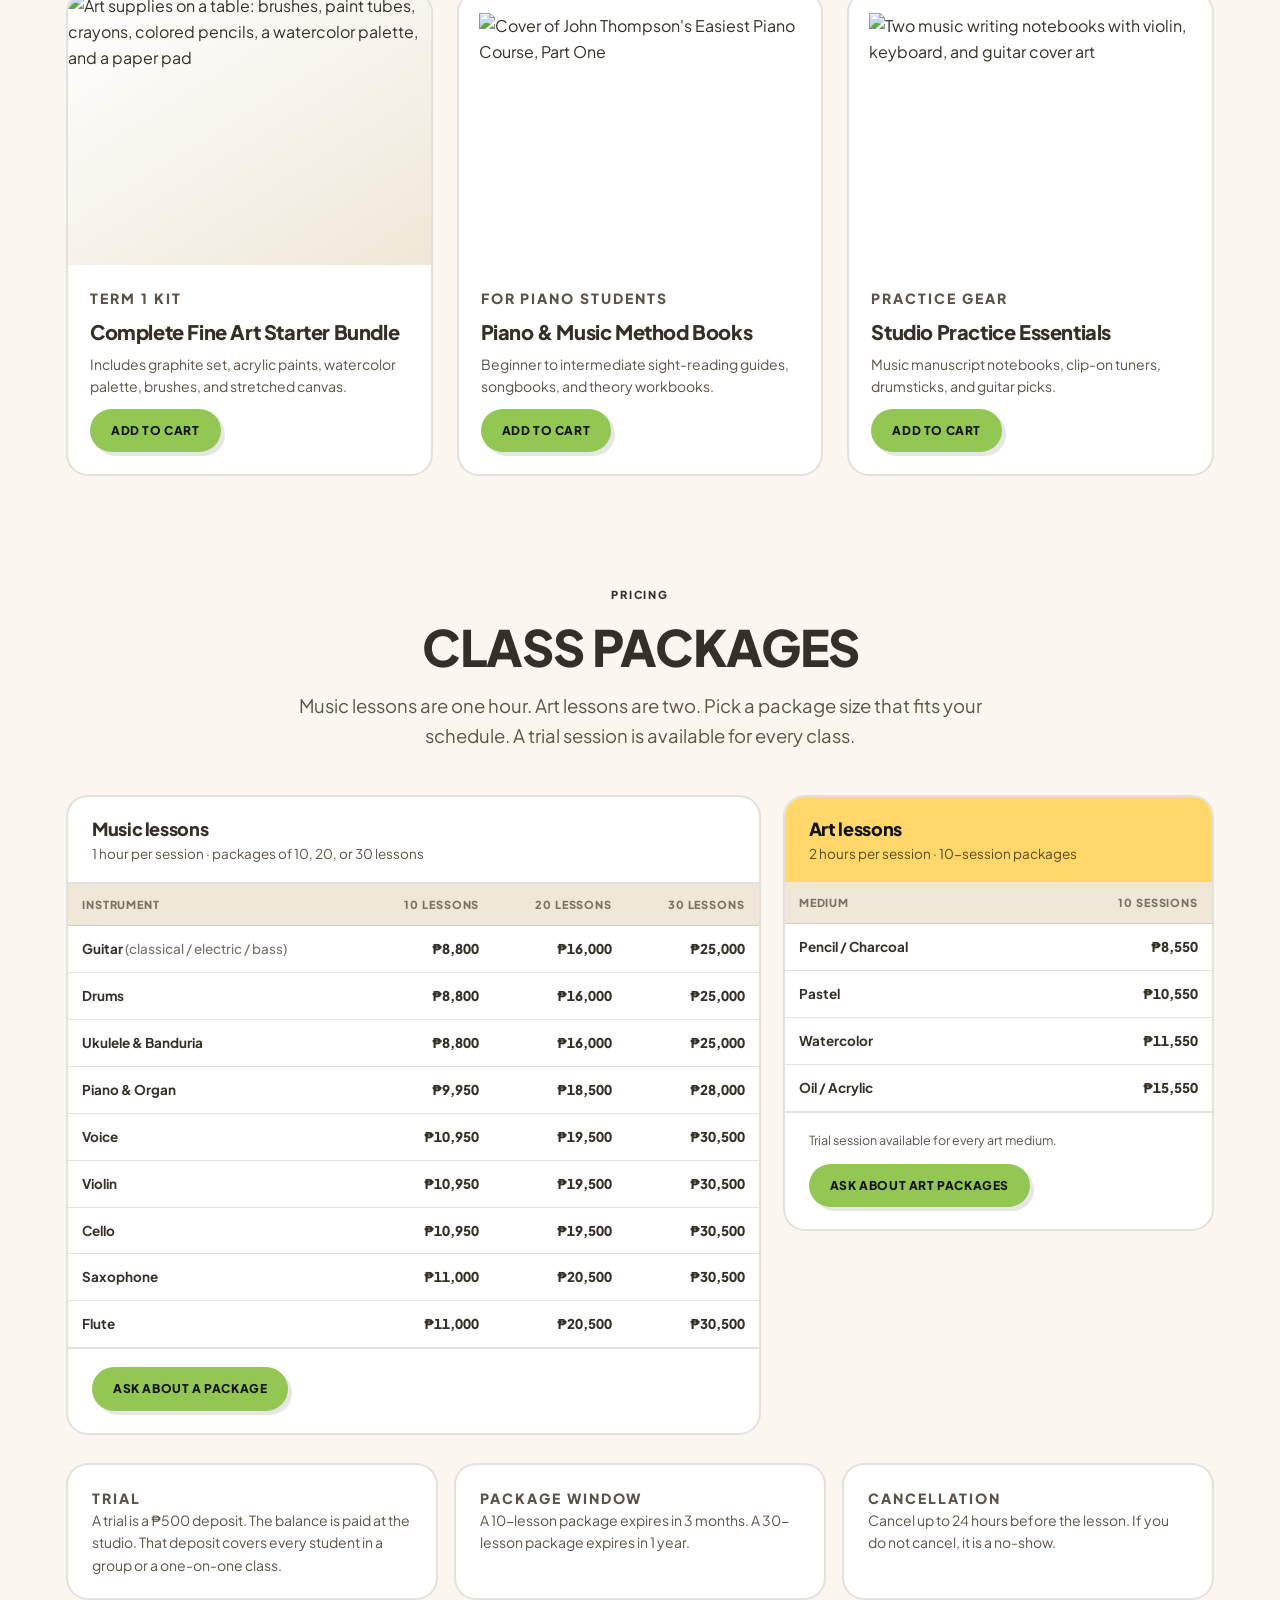
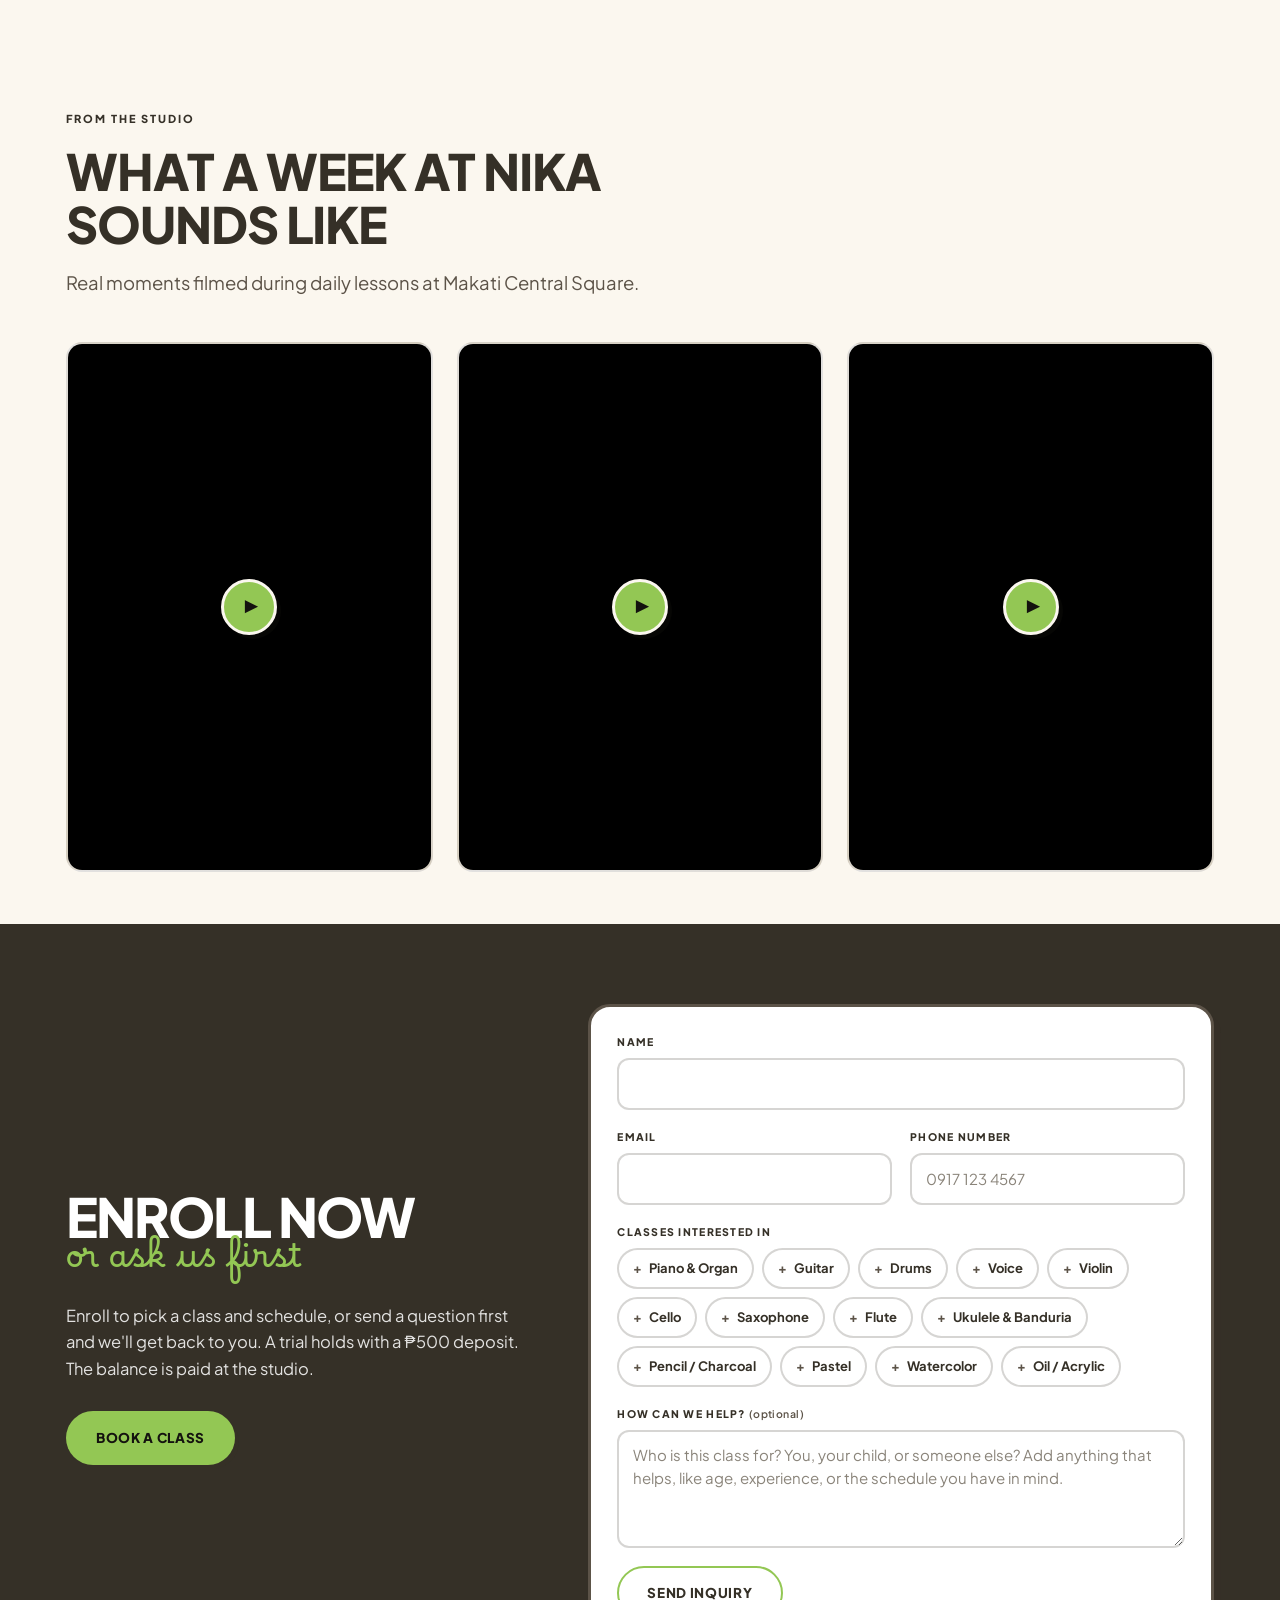
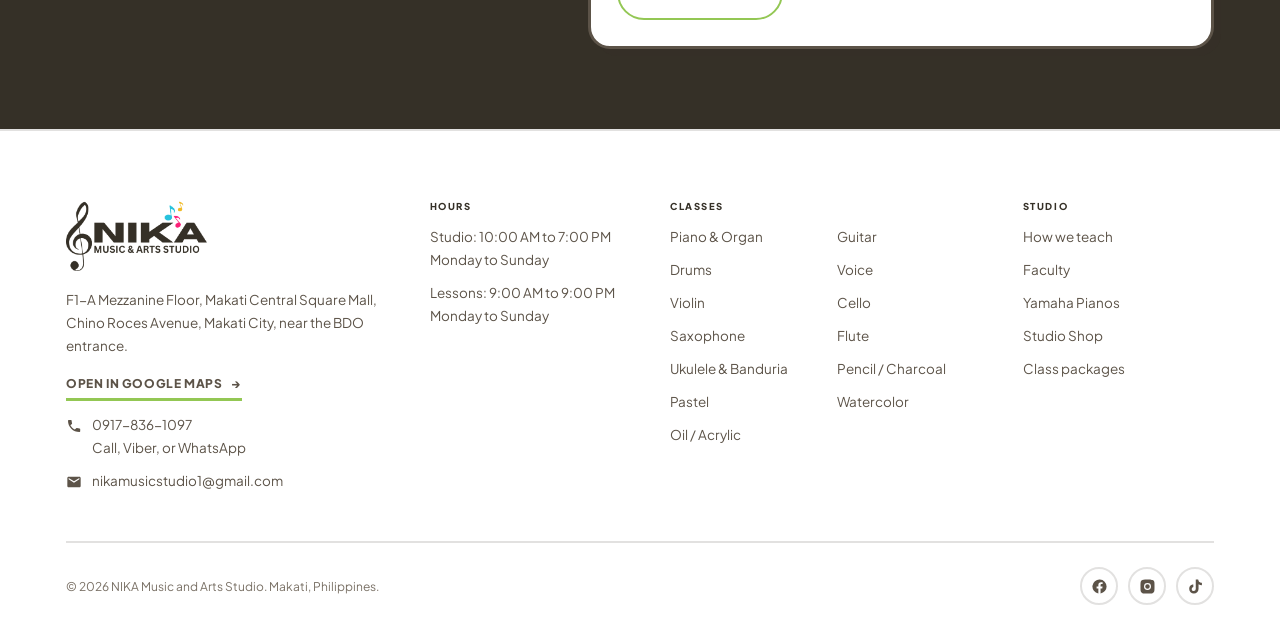
==== commit a42259f2: "Move NIKA site to /nika and redirect the root." ====
--- a/index.html
+++ b/index.html
@@ -1,3195 +1,13 @@
-<!doctype html>
+﻿<!DOCTYPE html>
 <html lang="en">
 <head>
-<meta charset="utf-8">
-<meta name="viewport" content="width=device-width, initial-scale=1">
-<title>NIKA Music and Arts Studio | Makati</title>
-<meta name="description" content="Makati's community studio for music lessons, fine art, and certified Yamaha pianos. F1-A Mezzanine Floor, Makati Central Square.">
-<link rel="icon" href="/brand/nika-logo-ink.png">
-<meta name="theme-color" media="(min-width: 835px)" content="#fbf7ef">
-<meta name="theme-color" media="(max-width: 834px)" content="#0c0b0a">
-<link rel="preconnect" href="https://fonts.googleapis.com">
-<link rel="preconnect" href="https://fonts.gstatic.com" crossorigin>
-<link href="https://fonts.googleapis.com/css2?family=Borel&amp;family=Plus+Jakarta+Sans:wght@400;500;600;700;800&amp;display=swap" rel="stylesheet">
-<style>
-/* ==========================================================================
-   NIKA Music and Arts Studio
-
-   Built to NIKA-Website-Pitch-Adjustments.docx.
-   Light-mode cut of the finalized studio site. Same layout, type, instruments,
-   and sticker cards, rendered on cream and white instead of near black.
-
-   Branding is unchanged. Borel for script accents, Plus Jakarta Sans for
-   everything else, and the docx palette throughout. No third display face was
-   added, so the chunky headings are Plus Jakarta Sans at 800.
-
-   The playable instruments from prototype-instruments.html are merged in as
-   the Try a Class section.
-
-   Developer action items honored:
-     - No ambient or background audio. Nothing plays until you play it.
-     - No noise texture. The background is a clean geometric grid.
-     - The piano has no hold-two-or-three-keys instruction.
-     - US English spelling throughout.
-     - CTAs are Enroll Now and the inquiry form, never Book Free Demo.
-   ========================================================================== */
-
-:root{
-  /* Cream ground, white cards, sand recesses. Text tokens keep their
-     on-dark names so the rest of the sheet can stay as written. */
-  --black:#FBF7EF;
-  --panel:#FFFFFF;
-  --panel-2:#FFFFFF;
-  --panel-3:#EFE8D8;
-  --ivory:#FBF7EF;
-  --ivory-2:#EFE8D8;
-  --yellow:#F0B923;
-  --yellow-lift:#FFC93C;
-  --yellow-text:#8A6508;
-  --blue:#1970AB;
-  --blue-soft:#7FC3F0;
-  --green:#1AA95F;
-  --green-soft:#6BDCA3;
-  --on-dark:#353027;
-  --on-dark-soft:#5C5348;
-  --on-dark-faint:#7A7166;
-  --ink:#353027;
-  --ink-soft:#5C5348;
-  --line:rgba(53,48,39,.14);
-  --grid:rgba(53,48,39,.05);
-  --r:16px; --r-lg:22px; --pill:999px;
-  --shadow:7px 7px 0 rgba(53,48,39,.14);
-  --shadow-sm:4px 4px 0 rgba(53,48,39,.12);
-  --pad:26px;
-  --wrap:1200px;
-  --ease:cubic-bezier(.22,.72,.28,1);
-}
-
-/* Original dark palette from the live studio site. Tablet portrait (iPad
-   Pro 11" is 834px) and every narrower viewport switch back to it. */
-@media (max-width:834px){
-  :root{
-    --black:#0C0B0A;
-    --panel:#181714;
-    --panel-2:#1C1A16;
-    --panel-3:#24211C;
-    --ivory:#F9F4E4;
-    --ivory-2:#2A2722;
-    --yellow:#F0B923;
-    --yellow-lift:#FFC93C;
-    --yellow-text:#F0B923;
-    --blue:#1970AB;
-    --blue-soft:#7FC3F0;
-    --green:#1AA95F;
-    --green-soft:#6BDCA3;
-    --on-dark:#F9F4E4;
-    --on-dark-soft:#C4BBA8;
-    --on-dark-faint:#8F8778;
-    --ink:#F9F4E4;
-    --ink-soft:#C4BBA8;
-    --line:rgba(249,244,228,.14);
-    --grid:rgba(249,244,228,.05);
-    --shadow:7px 7px 0 rgba(0,0,0,.45);
-    --shadow-sm:4px 4px 0 rgba(0,0,0,.35);
-    color-scheme:dark;
-  }
-}
-
-*{box-sizing:border-box}
-html{scroll-behavior:smooth; scroll-padding-top:112px}
-body{
-  margin:0;
-  color:var(--on-dark);
-  /* Warm stage lighting. Four soft washes in the brand colors, placed down the
-     length of the page. No repeating pattern, no grid, and no texture overlay,
-     so the color shifts slowly as you scroll instead of tiling. */
-  background-color:var(--black);
-  background-image:
-    radial-gradient(1250px 900px at 90%  0%, rgba(240,185,35,.22), transparent 58%),
-    radial-gradient(1100px 920px at -8% 20%, rgba(232,176,120,.20), transparent 56%),
-    radial-gradient(1200px 880px at 72% 58%, rgba(196,168,98,.12), transparent 58%),
-    radial-gradient(1000px 860px at 10% 96%, rgba(232,176,120,.14), transparent 55%);
-  background-repeat:no-repeat;
-  font-family:"Plus Jakarta Sans",system-ui,-apple-system,"Segoe UI",Roboto,sans-serif;
-  font-size:16px; line-height:1.62; -webkit-font-smoothing:antialiased;
-  overflow-x:clip;
-}
-img{max-width:100%; display:block}
-/* Global max-width fights absolutely positioned fills: the box can collapse
-   to 0 and the photo never paints. Media frames set their own size. */
-.media img, .media video{max-width:none}
-a{color:inherit}
-button{font:inherit; color:inherit; cursor:pointer}
-:focus-visible{outline:3px solid var(--yellow); outline-offset:3px; border-radius:6px}
-.wrap{width:100%; max-width:var(--wrap); margin:0 auto; padding:0 var(--pad)}
-.sr{position:absolute;width:1px;height:1px;overflow:hidden;clip:rect(0 0 0 0);white-space:nowrap}
-.script{font-family:"Borel",cursive; font-weight:400; letter-spacing:0}
-
-/* ---------- Type ---------- */
-h1,h2,h3,h4{margin:0; font-weight:800; line-height:1.06; letter-spacing:-.03em}
-.display{text-transform:uppercase; letter-spacing:-.02em}
-h2{font-size:clamp(30px,4.4vw,50px)}
-h3{font-size:20px; letter-spacing:-.02em}
-.tagline{
-  display:inline-flex; align-items:center; gap:10px;
-  font-size:11px; font-weight:800; letter-spacing:.18em; text-transform:uppercase;
-  color:var(--ink); margin:0 0 16px;
-}
-.lede{font-size:clamp(16px,1.5vw,18.5px); color:var(--on-dark-soft); max-width:60ch; margin:18px 0 0}
-
-/* ---------- Buttons ---------- */
-.btn{
-  display:inline-flex; align-items:center; justify-content:center; gap:9px;
-  border:2px solid transparent; border-radius:var(--pill);
-  padding:14px 28px; font-size:13.5px; font-weight:800;
-  letter-spacing:.05em; text-transform:uppercase; text-decoration:none; white-space:nowrap;
-  transition:transform .16s var(--ease), background .18s var(--ease),
-             border-color .18s var(--ease), color .18s var(--ease), box-shadow .18s var(--ease);
-}
-.btn-primary{background:var(--yellow); color:var(--on-dark); box-shadow:var(--shadow-sm)}
-.btn-primary:hover{background:var(--yellow-lift); transform:translate(-2px,-2px); box-shadow:6px 6px 0 rgba(53,48,39,.14)}
-.btn-primary:active{transform:translate(2px,2px); box-shadow:1px 1px 0 rgba(53,48,39,.14)}
-.btn-outline{background:#fff; color:var(--on-dark); border-color:var(--yellow)}
-.btn-outline:hover{border-color:var(--yellow); background:var(--ivory-2)}
-.btn-ivory{background:var(--ivory); color:var(--ink); box-shadow:var(--shadow-sm)}
-.btn-ivory:hover{transform:translate(-2px,-2px)}
-.btn-dark{background:var(--ink); color:var(--yellow); box-shadow:var(--shadow-sm)}
-.btn-dark:hover{transform:translate(-2px,-2px)}
-.btn-sm{padding:10px 19px; font-size:12px}
-.link-arrow{
-  display:inline-flex; align-items:center; gap:9px; font-weight:800; font-size:13px;
-  letter-spacing:.05em; text-transform:uppercase; text-decoration:none;
-  border-bottom:3px solid var(--yellow); padding-bottom:4px;
-  transition:gap .2s var(--ease)
-}
-.link-arrow:hover{gap:15px}
-
-/* ---------- Sticker card ---------- */
-.sticker{
-  border:3px solid var(--on-dark-soft); border-radius:var(--r-lg);
-  box-shadow:var(--shadow); background:var(--panel);
-}
-
-/* ---------- Ticker ---------- */
-.ticker{background:var(--green); color:#fff; overflow:hidden; padding:9px 0}
-/* The track is two identical groups and slides left by exactly one of them, so
-   the seam never shows. That only holds while a group is at least as wide as
-   the screen. On a wide monitor the announcements added up to less than the
-   viewport, so the tail of every loop scrolled off into empty green before it
-   wrapped. The script repeats the announcements inside each group until one
-   covers the screen, and sets the duration from the width so the pace holds. */
-.ticker-track{display:flex; width:max-content; animation:slide 40s linear infinite}
-.ticker-group{display:flex; flex-shrink:0}
-.ticker span{
-  font-size:11px; font-weight:800; letter-spacing:.14em; text-transform:uppercase;
-  padding:0 22px; white-space:nowrap;
-}
-.ticker span::after{content:"★"; margin-left:22px; opacity:.55}
-@keyframes slide{from{transform:translateX(0)} to{transform:translateX(-50%)}}
-.ticker:hover .ticker-track{animation-play-state:paused}
-
-/* ---------- Header ---------- */
-/* Clear while the page is at rest, so the top of the page reads as one clean
-   surface. The panel and blur come in once you scroll, which is when copy is
-   passing underneath the nav and needs something behind it to stay legible. */
-.site-header{
-  position:sticky; top:0; z-index:70;
-  background:rgba(251,247,239,0); border-bottom:1px solid transparent;
-  transition:background-color .3s var(--ease), border-color .3s var(--ease);
-}
-.site-header.stuck{
-  background:rgba(251,247,239,.92);
-  -webkit-backdrop-filter:saturate(160%) blur(12px); backdrop-filter:saturate(160%) blur(12px);
-  border-bottom-color:var(--line);
-}
-/* The header runs wider than the page content so the nav has room to sit on one
-   line instead of wrapping labels like Yamaha Pianos onto two. */
-.site-header .wrap{max-width:1560px}
-.nav{display:flex; align-items:center; gap:22px; height:92px}
-.nav-links a{white-space:nowrap}
-/* Two exported marks: ink on cream for desktop, cream on ink from tablet
-   portrait down. picture swaps the file, so no invert filter. */
-.brand{display:flex; align-items:center; text-decoration:none; flex:0 0 auto}
-.brand img{height:72px; width:auto}
-.nav-links{display:none; gap:2px; margin-left:8px}
-.nav-links a, .nav-text{
-  display:inline-flex; align-items:center; gap:7px;
-  text-decoration:none; font-size:12px; font-weight:800; letter-spacing:.08em;
-  text-transform:uppercase; color:var(--on-dark-soft);
-  padding:10px 8px 4px; border-radius:0;
-  background:transparent; border:0; border-bottom:3px solid transparent;
-  transition:color .2s var(--ease), border-color .2s var(--ease);
-}
-.nav-links a:hover, .nav-text:hover{color:var(--yellow-text); border-bottom-color:var(--yellow)}
-.nav-actions{display:flex; align-items:center; gap:9px; margin-left:auto}
-.cart-count{
-  background:var(--yellow); color:var(--ink); border-radius:var(--pill);
-  min-width:19px; height:19px; display:inline-flex; align-items:center; justify-content:center;
-  font-size:11px; font-weight:800; padding:0 5px;
-}
-.nav-actions .btn{padding:11px 20px; font-size:12px}
-@media (min-width:1080px){ .nav-links{display:flex} }
-@media (max-width:560px){ .nav-text .label{display:none} }
-@media (max-width:400px){
-  :root{--pad:16px}
-  .nav{gap:10px} .nav-actions{gap:6px}
-  .nav-text{padding:9px 10px}
-  .nav-actions .btn{padding:10px 14px; font-size:11.5px}
-  .brand img{height:54px}
-}
-@media (max-width:340px){
-  .nav{gap:8px} .nav-actions{gap:4px}
-  .nav-text{padding:9px 8px}
-  .nav-actions .btn{padding:9px 12px; font-size:11px}
-  .cart-count{min-width:17px;height:17px;font-size:10px}
-}
-/* Uppercase pills are wider than the old buttons, so the header needs one more
-   step down to survive the narrowest viewports. */
-@media (max-width:300px){
-  .nav{gap:6px} .nav-actions{gap:3px}
-  .brand img{height:46px}
-  .nav-text{padding:8px 7px}
-  .nav-actions .btn{padding:8px 10px; font-size:10px; letter-spacing:.03em}
-}
-
-/* ---------- Hero ---------- */
-/* The hero used to paint its own pair of washes and clip them at its own
-   bottom edge, which left a visible seam across the page. The washes are on
-   the body now, so nothing is cut off where the section ends. */
-.hero{position:relative; padding:56px 0 var(--sec)}
-.hero .wrap{position:relative; z-index:2}
-.hero-grid{display:grid; gap:48px; align-items:center}
-.hero h1{font-size:clamp(40px,7.4vw,84px); text-transform:uppercase; letter-spacing:-.035em; line-height:.96}
-.hero h1 .script{
-  display:inline-block; text-transform:none; color:var(--yellow);
-  font-size:.82em; line-height:.6; transform:rotate(-2deg) translateY(.05em); padding:0 .04em;
-}
-.hero-cta{display:flex; flex-wrap:wrap; gap:13px; margin-top:32px}
-/* The banner clip is a 9:16 vertical shot, so the art column is a portrait
-   card rather than the landscape one the still photo used. Left at the column's
-   full width a 3:4 card runs past 660px tall and swamps the copy beside it, so
-   the column is capped and the grid gives the width back to the text. */
-.hero-art{position:relative}
-.hero-art .media{aspect-ratio:3/4; border-radius:var(--r-lg)}
-/* justify-self, not margin-left:auto. An auto margin on a grid item stops it
-   stretching and sizes it to its content instead, and this card's content is
-   an absolutely positioned video, so it collapsed to the width of its own
-   border. */
-@media (min-width:960px){ .hero-art{width:100%; max-width:400px; justify-self:end} }
-.hero-video video{
-  position:absolute; inset:0; width:100%; height:100%; z-index:1;
-  background:var(--panel-2);
-  object-fit:cover;
-  /* The source carries a burned in promo caption across the top, from 10% to
-     21% of the frame. A 3:4 box crops 25% of the height, and pushing the
-     framing to 88% takes 22% of that off the top, which clears the caption
-     with a little to spare and leaves the heads with headroom. Same treatment
-     the guitar class photo needed. Applies to the poster too, since it is the
-     same element. */
-  object-position:center 88%;
-}
-/* Sits inside the video frame so it is obvious what it controls. */
-.hero-video .sound-btn{
-  position:absolute; left:13px; bottom:13px; z-index:4;
-  display:inline-flex; align-items:center; gap:8px;
-  background:rgba(53,48,39,.66); color:#F9F4E4;
-  border:2px solid rgba(251,247,239,.3); border-radius:var(--pill);
-  padding:8px 15px; font-size:10.5px; font-weight:800;
-  letter-spacing:.1em; text-transform:uppercase;
-  backdrop-filter:saturate(140%) blur(6px);
-  transition:background .2s var(--ease), border-color .2s var(--ease), color .2s var(--ease);
-}
-.hero-video .sound-btn .ic{font-size:13px; line-height:1}
-.hero-video .sound-btn:hover{background:rgba(53,48,39,.85); border-color:var(--ivory)}
-.hero-video .sound-btn[aria-pressed="true"]{border-color:var(--yellow); color:var(--yellow)}
-.hero-badge{
-  position:absolute; right:-10px; bottom:-18px; z-index:4;
-  background:var(--green); color:#fff; border:3px solid var(--ivory);
-  border-radius:var(--r); padding:12px 17px; box-shadow:var(--shadow-sm);
-  transform:rotate(-3deg);
-}
-.hero-badge .n{font-size:16px; font-weight:800; line-height:1.15; letter-spacing:-.02em}
-.hero-badge .t{font-size:9px; font-weight:800; letter-spacing:.11em; text-transform:uppercase; margin-top:4px}
-@media (min-width:960px){ .hero{padding-top:92px} .hero-grid{grid-template-columns:1.2fr .8fr; gap:64px} }
-
-.trustbar{margin-top:70px; display:grid; gap:14px}
-.trust{
-  display:flex; gap:14px; align-items:center;
-  border:2px solid var(--line); border-radius:var(--r); padding:16px 18px; background:var(--panel);
-}
-.trust .ic{
-  flex:0 0 auto; width:40px; height:40px; border-radius:var(--pill);
-  background:var(--blue); color:#fff;
-  display:flex; align-items:center; justify-content:center; font-size:17px;
-  /* Emoji glyphs carry their own leading. Without this the badge looks a pixel
-     or two low inside its circle. */
-  line-height:1;
-}
-.trust .ic.green{background:var(--green)}
-.trust .ic.yellow{background:var(--yellow); color:var(--on-dark)}
-.trust .k{display:block; font-size:9px; font-weight:800; letter-spacing:.15em; text-transform:uppercase; color:var(--on-dark-faint)}
-.trust .v{display:block; font-size:13.5px; margin-top:3px; line-height:1.4}
-@media (min-width:820px){ .trustbar{grid-template-columns:repeat(3,1fr)} }
-
-/* ---------- Floating promo ---------- */
-/* The ticket sits at the top left of the copy instead of centered on it, and
-   the close button is pinned to the top right corner. The close mark used to
-   be a text glyph, which rides low in its box because of the font's leading,
-   so it is drawn as two strokes and sits dead center. On a phone the ticket
-   shares the first line with the copy instead of taking a row to itself. */
-.promo-float{
-  position:fixed; left:12px; right:12px; bottom:12px; z-index:80;
-  background:var(--yellow); color:var(--ink);
-  border:3px solid var(--ivory); border-radius:var(--r); padding:12px 44px 12px 12px;
-  box-shadow:var(--shadow);
-  display:grid; grid-template-columns:auto 1fr; gap:10px; align-items:start;
-  animation:pop .5s var(--ease) 1s both;
-}
-@keyframes pop{from{opacity:0;transform:translateY(24px)} to{opacity:1;transform:none}}
-.promo-ic{font-size:19px; line-height:1.1}
-.promo-float p{margin:0; font-size:13px; font-weight:500; line-height:1.45}
-.promo-float p strong{font-weight:800}
-.promo-float .btn{grid-column:1 / -1; justify-self:start}
-.promo-close{
-  position:absolute; top:7px; right:7px; width:30px; height:30px; padding:0;
-  display:flex; align-items:center; justify-content:center;
-  background:transparent; border:0; border-radius:8px; color:var(--ink); opacity:.6;
-}
-.promo-close svg{width:14px; height:14px; display:block}
-.promo-close:hover{opacity:1; background:rgba(0,0,0,.1)}
-.promo-float[hidden]{display:none}
-@media (min-width:780px){
-  .promo-float{
-    left:auto; right:22px; bottom:22px; max-width:560px;
-    grid-template-columns:auto 1fr auto; gap:14px; padding:16px 48px 16px 18px;
-  }
-  .promo-float .btn{grid-column:auto; align-self:center}
-}
-
-/* ---------- Sections ---------- */
-/* One spacing value for every section, so the gap between any two of them is
-   the same. The hero used to end with no bottom padding while every other
-   section carried 92px top and bottom, so the gap under the hero was half the
-   size of all the others, and the others read as far too loose on a phone. */
-:root{--sec:52px}
-section{padding:var(--sec) 0}
-.sec-head{max-width:700px; margin-bottom:44px}
-.sec-head.center{margin-left:auto;margin-right:auto;text-align:center}
-@media (max-width:760px){
-  :root{--sec:36px}
-  .sec-head{margin-bottom:30px}
-  .trustbar{margin-top:44px}
-}
-
-/* ---------- Media ---------- */
-.media{
-  position:relative; overflow:hidden; border-radius:var(--r);
-  background:linear-gradient(148deg,var(--panel-2),var(--panel-3)); aspect-ratio:4/3;
-}
-.media img{position:absolute;inset:0;width:100%;height:100%;object-fit:cover;z-index:1;transition:transform .55s var(--ease)}
-.media .ph{
-  position:absolute; inset:0; z-index:0; display:flex; flex-direction:column; align-items:center;
-  justify-content:center; gap:8px; text-align:center; padding:20px; color:rgba(53,48,39,.55);
-}
-.media:has(img) .ph{display:none}
-.media .ph .g{font-size:26px}
-.media .ph .l{font-size:9.5px;font-weight:800;letter-spacing:.15em;text-transform:uppercase}
-.media .ph .s{font-size:11px;color:rgba(53,48,39,.38);max-width:28ch;line-height:1.5}
-/* Product cards. A catalogue shot is the object on white, so it is contained
-   inside the frame rather than cropped to fill it.
-
-   The ground has to be #fff exactly, not the ivory used elsewhere. Yamaha's
-   product shots are cut out on pure white, so an ivory frame around them drew
-   a visible white rectangle inside a warmer one. Sampled off the files rather
-   than eyeballed. The two book shots in the shop are on white as well. */
-.media.product{background:#fff}
-.media.product img{object-fit:contain; padding:20px}
-.card:hover .media.product img{transform:scale(1.04)}
-
-.chip{
-  position:absolute; left:12px; top:12px; z-index:3;
-  background:var(--yellow); color:var(--ink); border:2px solid var(--on-dark-soft); border-radius:var(--pill);
-  font-size:9px; font-weight:800; letter-spacing:.1em; text-transform:uppercase; padding:5px 11px;
-}
-.chip.blue{background:var(--blue);color:#fff;border-color:var(--ivory)}
-.chip.green{background:var(--green);color:#fff;border-color:var(--ivory)}
-
-/* Shared behaviour for every horizontal row on the page: the class slider, the
-   pricing slider, and the reels strip. It lives in one place because it did not
-   before, and the strip sat a whole round with no scroll-padding while the other
-   two had it, which is exactly the drift this prevents. Inert at desktop
-   widths, where these are ordinary grids with nothing to scroll.
-
-   scroll-padding is the load bearing one. Plain padding only holds a gutter at
-   the very start of the scroll range; snapping the second card puts it flush
-   against the edge, because the snapport is the padding box. */
-.strip, .grid.swipe, .prices.swipe{
-  scroll-snap-type:x mandatory;
-  overscroll-behavior-x:contain;
-  scroll-padding-inline:var(--pad);
-  scrollbar-width:thin;
-}
-
-/* ---------- Swipe rows ----------
-   On a phone a four-up grid becomes a very long column you have to scroll
-   past. These rows swipe sideways instead, one card at a time, and go back to
-   being a plain grid as soon as there is width for one. */
-@media (max-width:639px){
-  .grid.swipe, .prices.swipe{
-    display:grid;
-    /* grid-template-columns has to be cleared. With grid-auto-flow:column the
-       first item still lands in the explicit 1fr column the grid already
-       declares, and once the implicit 80% columns have taken the width there is
-       nothing left for it: the first card was rendering 4px wide. */
-    grid-template-columns:none;
-    grid-auto-flow:column; grid-auto-columns:80%; gap:24px;
-    overflow-x:auto;
-    margin:0 calc(var(--pad) * -1);
-    padding:4px var(--pad) 16px;
-  }
-  .grid.swipe > *, .prices.swipe > *{scroll-snap-align:start}
-}
-@media (min-width:640px) and (max-width:999px){
-  .prices.swipe{
-    display:grid; grid-template-columns:none;
-    grid-auto-flow:column; grid-auto-columns:58%; gap:24px;
-    overflow-x:auto;
-    margin:0 calc(var(--pad) * -1);
-    padding:4px var(--pad) 16px;
-  }
-  .prices.swipe > *{scroll-snap-align:start}
-}
-
-/* ---------- The rest of the roster ----------
-   Naming the other classes in a sentence buried them. Each one is its own
-   small card now, with the instrument's mark, and each links through. */
-.roster{margin-top:40px; display:grid; gap:12px; grid-template-columns:repeat(2,1fr)}
-@media (min-width:700px){ .roster{grid-template-columns:repeat(3,1fr)} }
-@media (min-width:1020px){ .roster{grid-template-columns:repeat(6,1fr)} }
-.roster a{
-  display:flex; flex-direction:column; align-items:center; gap:9px; text-align:center;
-  text-decoration:none; padding:20px 12px;
-  background:var(--panel); border:2px solid var(--line); border-radius:var(--r);
-  transition:transform .22s var(--ease), border-color .22s var(--ease), background .22s var(--ease);
-}
-.roster a:hover{transform:translateY(-3px); border-color:var(--on-dark-soft); background:var(--ivory-2)}
-/* Full color icons from the studio's icon packs, one per class, so no two
-   cards share a mark. They are outlined in black, which disappears on the dark
-   panel, so each one sits on an ivory disc. */
-.roster .ic{
-  width:54px; height:54px; border-radius:var(--pill);
-  display:flex; align-items:center; justify-content:center;
-  background:var(--ivory);
-}
-.roster .ic img{width:34px; height:34px; display:block}
-.roster .n{font-size:12.5px; font-weight:800; letter-spacing:-.01em}
-.roster .m{font-size:10px; font-weight:800; letter-spacing:.1em; text-transform:uppercase; color:var(--on-dark-faint)}
-
-/* ---------- Grid + cards ---------- */
-.grid{display:grid; gap:24px}
-.g2,.g3,.g4{grid-template-columns:1fr}
-@media (min-width:640px){ .g2,.g3,.g4{grid-template-columns:repeat(2,1fr)} }
-@media (min-width:1020px){ .g3{grid-template-columns:repeat(3,1fr)} .g4{grid-template-columns:repeat(4,1fr)} }
-
-.card{
-  background:var(--panel); border:2px solid var(--line); border-radius:var(--r-lg);
-  overflow:hidden; display:flex; flex-direction:column;
-  transition:transform .28s var(--ease), box-shadow .28s var(--ease), border-color .28s var(--ease);
-}
-.card:hover{transform:translate(-3px,-3px); box-shadow:var(--shadow); border-color:var(--on-dark-soft)}
-.card:hover .media img{transform:scale(1.05)}
-.card .media{border-radius:0}
-/* Class stills are portrait phone frames. A 4/3 box cut heads off. */
-#classes .g4 .media{aspect-ratio:4/5}
-.card-body{padding:22px; display:flex; flex-direction:column; gap:11px; flex:1}
-.card-body p{margin:0; font-size:14px; color:var(--on-dark-soft); flex:1; line-height:1.6}
-.card-body h3 a{text-decoration:none; transition:color .2s var(--ease)}
-.card-body h3 a:hover{color:var(--yellow-text)}
-/* The kicker is a <p> too, so it picks up the body copy's flex:1 and absorbs
-   the slack whenever cards stretch to a shared height. It has to be written as
-   .card-body .card-kicker: a lone .card-kicker loses to .card-body p, which is
-   the more specific selector, so the first attempt at this did nothing. */
-.card-kicker{font-size:9.5px;font-weight:800;letter-spacing:.14em;text-transform:uppercase;color:var(--ink)}
-.card-body .card-kicker{flex:0 0 auto}
-.card-actions{display:flex; gap:9px; flex-wrap:wrap}
-/* These were outlined pills sitting under the copy, which made them look like
-   buttons that were not clickable. They are model names, so they read as one
-   line of metadata at the top of the card with nothing to press. */
-.spec{
-  list-style:none; margin:0; padding:0; display:flex; flex-wrap:wrap;
-  gap:0 8px; font-size:11px; font-weight:700; letter-spacing:.05em;
-  text-transform:uppercase; color:var(--on-dark-faint);
-}
-.spec li{display:flex; align-items:center}
-.spec li + li::before{content:"·"; margin-right:8px; opacity:.6}
-
-.fact, .policy article{
-  background:var(--panel); border:2px solid var(--line); border-radius:var(--r-lg);
-  padding:22px 24px;
-}
-.fact h3{margin:8px 0 10px}
-.fact p, .policy article p{margin:0; font-size:14px; color:var(--on-dark-soft); line-height:1.6}
-.facts{margin-top:8px}
-.faculty .fact h3{font-size:18px}
-.levels{
-  margin-top:28px; display:grid; gap:24px;
-  background:var(--panel); border:2px solid var(--line); border-radius:var(--r-lg);
-  padding:26px;
-}
-@media (min-width:760px){ .levels{grid-template-columns:1fr 1fr} }
-.levels ul{list-style:none; margin:12px 0 0; padding:0; display:flex; flex-direction:column; gap:10px}
-.levels li{font-size:14px; color:var(--on-dark-soft); line-height:1.5}
-.policy{margin-top:28px; display:grid; gap:16px}
-@media (min-width:760px){ .policy{grid-template-columns:repeat(3,1fr)} }
-
-/* ==========================================================================
-   TRY A CLASS  ·  merged instrument playground
-   ========================================================================== */
-/* The path is a board game track running down the left. Each stop is one
-   instrument, and every stop is playable at once. There is nothing to unlock
-   and no order you have to follow. */
-/* The track snakes: it runs down the left of one stop, curves across to the
-   right of the next, and back again. Cards stay centered between the gutters.
-   Rails are CSS boxes, the curves are SVG so the band keeps a clean outline. */
-.path{position:relative; --gut:112px; --road-edge:rgba(53,48,39,.16)}
-.rail{
-  /* 50px with border-box leaves exactly 44px of ivory between the 3px edges,
-     which is what the SVG strokes draw. Any other width and the straight
-     sections come out a different thickness from the corners. */
-  display:none; position:absolute; top:0; bottom:0; width:50px; z-index:0;
-  background:var(--ivory);
-  border-left:3px solid var(--road-edge); border-right:3px solid var(--road-edge);
-}
-.rail::before{
-  content:""; position:absolute; inset:0;
-  background:repeating-linear-gradient(to bottom, transparent 0 56px, var(--road-edge) 56px 58px);
-}
-.stop.side-l .rail{left:14px}
-.stop.side-r .rail{right:14px}
-/* Rounded, capped ends only where the track actually begins and ends. */
-.stop:first-of-type .rail{border-top:3px solid var(--road-edge); border-radius:25px 25px 0 0}
-.stop:last-of-type  .rail{border-bottom:3px solid var(--road-edge); border-radius:0 0 25px 25px}
-
-/* Right angle turns, not curves: down, hard right, straight across, hard turn,
-   down again. Miter joins keep the corners square instead of rounding them. */
-.bend{display:none; width:100%; height:150px; overflow:visible; position:relative; z-index:0}
-.bend path{fill:none; stroke-linejoin:miter; stroke-linecap:butt; stroke-miterlimit:6}
-.bend .road-outline{stroke:var(--road-edge); stroke-width:50}
-.bend .road-fill{stroke:var(--ivory); stroke-width:44}
-
-/* Above the walking token, so the piece passes under the numbers instead of
-   covering them as it goes by. */
-.marker{
-  display:none; position:absolute; top:30px;
-  width:64px; height:64px; border-radius:50%; z-index:5;
-  background:var(--ivory); color:var(--ink); border:4px solid var(--on-dark-soft);
-  align-items:center; justify-content:center;
-  font-size:19px; font-weight:800; letter-spacing:-.02em; box-shadow:var(--shadow-sm);
-}
-.stop.side-l .marker{left:7px}
-.stop.side-r .marker{right:7px}
-.stop.armed .marker{background:var(--yellow)}
-
-/* Each stop links through to the class it belongs to. */
-.stop-cta{margin-top:20px}
-.stop-include{
-  display:grid; grid-template-columns:minmax(10rem,.85fr) minmax(0,2.2fr); gap:14px 28px;
-  margin-top:22px; padding-top:20px; border-top:2px solid var(--line);
-}
-.stop-include .k{
-  display:block; font-size:9.5px; font-weight:800; letter-spacing:.12em;
-  text-transform:uppercase; color:var(--on-dark-faint); margin-bottom:5px;
-}
-.stop-include .v{display:block; font-size:13.5px; font-weight:700; line-height:1.35; color:var(--on-dark)}
-.stop-include div:last-child .v{font-weight:600; line-height:1.5}
-@media (max-width:640px){
-  .stop-include{grid-template-columns:1fr; gap:12px}
-}
-
-/* One token, and it walks. It is placed on the road by JS as you scroll, so
-   the track reads as a route being travelled rather than a row of parked dots.
-   Two elements, because they move differently: the outer span carries the
-   position along the road, and the pip inside it does the stepping. If the
-   bounce were on the same element as the position, the ground shadow would
-   bounce with it and the whole thing would read as a floating dot. */
-.token{
-  display:none; position:absolute; left:0; top:0; width:36px; height:36px;
-  z-index:4; margin:-18px 0 0 -18px;
-}
-/* No hard offset shadow here, unlike the numbered markers. This piece already
-   has the contact shadow below it, and two shadows on a thing this small read
-   as a smudge rather than as weight. */
-.token .pip{
-  display:block; width:100%; height:100%; border-radius:50%;
-  background:var(--blue); border:3px solid var(--on-dark-soft);
-  transform-origin:50% 92%;
-}
-/* The contact shadow stays on the road and tightens as the pip lifts, which is
-   what sells a step. It sits on the outer element so the bounce misses it. */
-.token::before{
-  content:""; position:absolute; left:50%; top:calc(100% - 5px);
-  width:32px; height:8px; margin-left:-16px; border-radius:50%;
-  background:rgba(53,48,39,.34); filter:blur(1.5px);
-  transform:scale(var(--sh,1)); transform-origin:50% 50%;
-}
-
-@media (min-width:1040px){
-  .rail, .marker, .token{display:block}
-  .marker{display:flex}
-  .bend{display:block}
-  .stop.side-l{padding-left:var(--gut)}
-  .stop.side-r{padding-right:var(--gut)}
-  .stop{margin-bottom:0}
-  .stop:last-of-type{margin-bottom:0}
-}
-.stop{position:relative; margin-bottom:40px}
-.stop:last-of-type{margin-bottom:26px}
-.stop-card{
-  position:relative; z-index:2; overflow:hidden;
-  background:var(--panel); border:3px solid var(--on-dark-soft); border-radius:var(--r-lg);
-  box-shadow:var(--shadow); transition:border-color .25s var(--ease);
-}
-.stop.armed .stop-card{border-color:var(--yellow)}
-.stop-head{
-  padding:20px 24px; border-bottom:2px solid var(--line);
-  display:flex; flex-wrap:wrap; gap:14px; align-items:center; justify-content:space-between;
-}
-.stop-no{
-  display:inline-flex; align-items:center; justify-content:center; margin-right:11px;
-  width:30px; height:30px; border-radius:50%; background:var(--yellow); color:var(--ink);
-  font-size:12px; font-weight:800; flex:0 0 auto;
-}
-@media (min-width:920px){ .stop-no{display:none} }
-.stop-head h3{font-size:clamp(19px,2.3vw,24px); display:flex; align-items:center}
-.stop-head p{margin:6px 0 0; font-size:13.5px; color:var(--on-dark-soft); max-width:58ch}
-/* A bordered pill here read as a button people could press. It is an
-   instruction, so it keeps the small set-out type and drops the chrome. */
-.stop-hint{
-  /* Shrinkable and wrappable, so a long hint cannot push past a narrow card. */
-  margin:0; flex:0 1 auto; min-width:0;
-  font-size:10.5px; font-weight:800; letter-spacing:.12em;
-  text-transform:uppercase; color:var(--on-dark-faint);
-  border:0; padding:0; background:none;
-  transition:color .2s var(--ease);
-}
-@media (max-width:560px){
-  .stop-hint{letter-spacing:.06em; font-size:10px}
-}
-.stop.armed .stop-hint{color:var(--yellow-text)}
-.stop-body{padding:26px 24px 30px}
-
-/* Must come after the .stop margin rules above, or the gap between a rail and
-   the curve below it reopens and the road looks broken apart. */
-@media (min-width:1040px){
-  .stop, .stop:last-of-type{margin-bottom:0}
-}
-
-/* Guitar */
-.gtr{position:relative; height:220px; border-radius:var(--r); background:linear-gradient(160deg,#E6F2F8,#D0E2EE); border:2px solid rgba(25,112,171,.28); overflow:hidden; touch-action:none}
-/* A string is drawn 2px thin but has to be TAPPABLE on a phone, so the element
-   itself is a 32px band and the visible wire is the <i> centred inside it. */
-.gstring{
-  position:absolute; left:4%; right:4%; height:32px; margin-top:-16px;
-  display:flex; align-items:center; cursor:pointer; background:none;
-}
-.gstring i{
-  display:block; width:100%; height:2px;
-  background:linear-gradient(90deg,transparent,#5A7E96 7%,#5A7E96 93%,transparent);
-  transition:background .09s var(--ease), box-shadow .09s var(--ease);
-}
-.gstring::after{
-  content:attr(data-note); position:absolute; right:-26px; top:50%; transform:translateY(-50%);
-  font-size:10.5px; font-weight:800; color:var(--on-dark-faint);
-}
-.gstring.live i{
-  background:linear-gradient(90deg,transparent,var(--blue) 7%,var(--blue) 93%,transparent);
-  box-shadow:0 0 16px 2px rgba(25,112,171,.45);
-}
-.gstring.live::after{color:var(--blue)}
-
-/* Piano */
-.keys{position:relative; display:flex; height:170px; max-width:660px; margin:0 auto; user-select:none; touch-action:manipulation}
-.key{
-  position:relative; flex:1; background:linear-gradient(#FFFDF8,#EAE3D4);
-  border:2px solid var(--on-dark-soft); border-radius:0 0 8px 8px; margin-right:-2px;
-  display:flex; align-items:flex-end; justify-content:center; padding-bottom:12px;
-  font-size:10px; font-weight:800; color:#A79E8E;
-  transition:background .08s var(--ease), transform .08s var(--ease), box-shadow .16s var(--ease);
-}
-.key:hover{background:linear-gradient(#FFFAEA,#F3E6C4)}
-.key.on{background:linear-gradient(var(--yellow),#D9A518); color:var(--ink); transform:translateY(3px); box-shadow:0 0 28px rgba(240,185,35,.6)}
-.key.sharp{
-  position:absolute; top:0; width:8.5%; height:62%; flex:none; z-index:3;
-  background:linear-gradient(#4A4338,#353027); border:2px solid var(--on-dark-soft); border-radius:0 0 6px 6px;
-  color:#C9BEA8; padding-bottom:9px;
-}
-.key.sharp:hover{background:linear-gradient(#5C5348,#353027)}
-.key.sharp.on{background:linear-gradient(var(--yellow),#C9931A); color:var(--ink)}
-
-/* Drum kit */
-.kit{position:relative; width:100%; max-width:720px; margin:0 auto; aspect-ratio:16/9; touch-action:manipulation}
-.piece{position:absolute; border:0; padding:0; background:transparent; display:flex; align-items:center; justify-content:center; transition:transform .09s var(--ease)}
-.piece .face{position:absolute; inset:0; border-radius:50%; transition:background .1s var(--ease), box-shadow .12s var(--ease), border-color .1s var(--ease)}
-.piece .stack{position:relative; z-index:2; display:flex; flex-direction:column; align-items:center; pointer-events:none}
-.piece .name{font-size:10px; font-weight:800; letter-spacing:.1em; text-transform:uppercase; color:var(--ink); text-shadow:0 1px 0 rgba(251,247,239,.7)}
-.piece .kb{font-size:9px; font-weight:700; opacity:.5; margin-top:2px}
-.drum .face{background:linear-gradient(180deg,#EDE4D2,#D4C4A8); border:2px solid #C4B49A; box-shadow:none}
-.drum.hit .face{background:linear-gradient(180deg,#F0C93A,#D9A518); border-color:var(--on-dark-soft); box-shadow:0 0 32px rgba(240,185,35,.45)}
-.drum.hit{transform:scale(.955)}
-.cymbal .face{background:linear-gradient(180deg,#EBD67A,#C9A84A); border:2px solid #B8953A; box-shadow:none}
-.cymbal.hit .face{background:linear-gradient(180deg,#F0D46A,#D4A82E); border-color:var(--on-dark-soft); box-shadow:0 0 34px rgba(240,185,35,.45)}
-.cymbal.hit{transform:scale(.97)}
-.cymbal .name{color:var(--ink)}
-.hat-zone{position:absolute; left:0; right:0; border:0; background:transparent; z-index:3; border-radius:50%}
-.hat-open-zone{top:0; height:38%}
-.hat-closed-zone{top:38%; bottom:0}
-
-/* Sequencer */
-.seq{margin-top:26px; border-top:2px solid var(--line); padding-top:22px}
-.controls{display:flex; gap:11px; flex-wrap:wrap; align-items:center}
-.ctl{
-  display:flex; align-items:center; gap:10px; font-size:11px; font-weight:800;
-  letter-spacing:.08em; text-transform:uppercase; color:var(--on-dark-soft);
-  border:2px solid var(--line); border-radius:var(--pill); padding:8px 16px;
-}
-.ctl input[type=range]{
-  -webkit-appearance:none; appearance:none;
-  width:112px; height:7px; padding:0; border:0;
-  border-radius:var(--pill);
-  background:linear-gradient(to right, var(--yellow) var(--fill,33%), rgba(53,48,39,.08) var(--fill,33%));
-}
-.ctl input[type=range]::-webkit-slider-runnable-track{
-  height:7px; border:0; border-radius:var(--pill); background:transparent;
-}
-.ctl input[type=range]::-webkit-slider-thumb{
-  -webkit-appearance:none; appearance:none;
-  width:14px; height:14px; margin-top:-3.5px; border-radius:50%;
-  background:var(--yellow); border:2px solid #fff; box-shadow:0 0 0 1px rgba(53,48,39,.16);
-}
-.ctl input[type=range]::-moz-range-track{
-  height:7px; border:0; border-radius:var(--pill); background:rgba(53,48,39,.08);
-}
-.ctl input[type=range]::-moz-range-progress{
-  height:7px; border:0; border-radius:var(--pill); background:var(--yellow);
-}
-.ctl input[type=range]::-moz-range-thumb{
-  width:14px; height:14px; border-radius:50%;
-  background:var(--yellow); border:2px solid #fff; box-shadow:0 0 0 1px rgba(53,48,39,.16);
-}
-.ctl output{color:var(--yellow-text); min-width:54px; letter-spacing:0; text-transform:none}
-.steps{display:grid; grid-template-columns:repeat(16,1fr); gap:5px; margin-top:16px}
-.step{height:34px; border-radius:6px; background:rgba(53,48,39,.04); border:2px solid var(--line); position:relative}
-.step[data-beat="1"]{background:rgba(53,48,39,.08)}
-.step.on{border-color:rgba(240,185,35,.6)}
-.step.cur{background:var(--yellow); border-color:var(--yellow)}
-.step .dots{position:absolute; inset:3px; display:flex; flex-wrap:wrap; gap:2px; align-content:center; justify-content:center}
-.step .dot{width:4px;height:4px;border-radius:50%;background:var(--yellow)}
-.step.cur .dot{background:var(--ink)}
-
-/* Cello */
-.bowing{position:relative; height:250px; border-radius:var(--r); background:linear-gradient(160deg,#E8F0E6,#D0DDD2); border:2px solid rgba(26,169,95,.28); cursor:crosshair; overflow:hidden; touch-action:none; user-select:none}
-.cstring{position:absolute; left:5%; right:5%; height:2px; background:linear-gradient(90deg,transparent,#6B8A76 8%,#6B8A76 92%,transparent)}
-.cstring .lbl{position:absolute; left:-28px; top:-9px; font-size:11px; font-weight:800; color:var(--on-dark-faint)}
-.cstring.live{background:linear-gradient(90deg,transparent,var(--green) 8%,var(--green) 92%,transparent); box-shadow:0 0 18px 3px rgba(26,169,95,.35)}
-.cstring.live .lbl{color:var(--green)}
-/* No fret marks. The pad is fretless now, and drawing eight columns on it was
-   advertising the quantised steps that made it sound auto-tuned. */
-.bow-cursor{position:absolute; width:16px; height:16px; margin:-8px 0 0 -8px; border-radius:50%; background:rgba(182,240,206,.9); box-shadow:0 0 22px rgba(107,220,163,.85); pointer-events:none; opacity:0; transition:opacity .16s}
-
-/* Saxophone */
-.sax-keys{display:flex; gap:8px; justify-content:center; flex-wrap:wrap; touch-action:manipulation}
-.sax-key{
-  width:76px; height:146px; border-radius:12px;
-  background:linear-gradient(#F6E8C8,#E2C98A); border:2px solid #C4A86A; color:var(--on-dark);
-  display:flex; flex-direction:column; align-items:center; justify-content:flex-end; padding-bottom:14px; gap:4px;
-  transition:background .1s var(--ease), transform .1s var(--ease), box-shadow .18s var(--ease);
-}
-.sax-key .n{font-size:14px; font-weight:800}
-.sax-key .k{font-size:9.5px; font-weight:800; opacity:.45; letter-spacing:.1em}
-.sax-key:hover{background:linear-gradient(#F0D9A0,#D4B86A)}
-.sax-key.on{background:linear-gradient(var(--yellow),#A9740F); color:var(--ink); transform:translateY(3px); box-shadow:0 0 32px rgba(240,185,35,.6)}
-.meter{margin-top:22px}
-.meter-top{display:flex; justify-content:space-between; font-size:10px; font-weight:800; letter-spacing:.13em; text-transform:uppercase; color:var(--on-dark-faint)}
-.meter-bar{height:7px; border-radius:var(--pill); background:rgba(53,48,39,.08); margin-top:9px; overflow:hidden}
-.meter-fill{display:block; height:100%; width:0%; background:var(--yellow); border-radius:var(--pill); transition:width .07s linear}
-.play-note{font-size:12.5px; color:var(--on-dark-faint); margin:14px 0 0}
-
-/* Art studio */
-.art-tools{display:flex; gap:16px; flex-wrap:wrap; align-items:center; margin-bottom:18px}
-.swatches, .brushes{display:flex; gap:8px; align-items:center}
-.swatch{
-  /* A stronger ring than --line, or the ink swatch vanishes into the panel. */
-  width:34px; height:34px; border-radius:50%; border:3px solid rgba(53,48,39,.2); padding:0;
-  transition:transform .16s var(--ease), border-color .16s var(--ease);
-}
-.swatch:hover{transform:scale(1.1)}
-.swatch[aria-pressed="true"]{border-color:var(--on-dark-soft); transform:scale(1.12)}
-.brush{
-  width:34px; height:34px; border-radius:50%; background:transparent; border:2px solid var(--line);
-  display:flex; align-items:center; justify-content:center;
-  transition:border-color .16s var(--ease);
-}
-.brush span{display:block; border-radius:50%; background:var(--on-dark-soft)}
-.brush[aria-pressed="true"]{border-color:var(--yellow)}
-.brush[aria-pressed="true"] span{background:var(--yellow)}
-.artpad{
-  display:block; width:100%; height:320px; border-radius:var(--r);
-  background:var(--ivory); border:3px solid var(--on-dark-soft);
-  cursor:crosshair; touch-action:none;
-}
-
-/* ==========================================================================
-   PRICING  ·  react.gg register layout
-   ========================================================================== */
-.prices{display:grid; gap:26px; align-items:start}
-@media (min-width:1000px){ .prices{grid-template-columns:1fr 1.1fr 1fr; gap:22px} }
-.price{
-  background:var(--panel); border:2px solid var(--line); border-radius:var(--r-lg);
-  overflow:hidden; transition:transform .28s var(--ease), box-shadow .28s var(--ease);
-}
-.price:hover{transform:translate(-3px,-3px); box-shadow:var(--shadow)}
-.price-top{padding:30px 26px; text-align:center}
-.price-name{font-size:13px; font-weight:800; letter-spacing:.13em; text-transform:uppercase}
-.price-amt{font-size:clamp(38px,5vw,52px); font-weight:800; letter-spacing:-.04em; line-height:1; margin:14px 0 6px}
-.price-meta{font-size:12px; font-weight:700; color:var(--on-dark-faint); letter-spacing:.03em}
-.price-top .btn{margin-top:20px}
-.price-body{padding:24px 26px 28px; border-top:2px solid var(--line)}
-.feat{list-style:none; margin:0; padding:0; display:flex; flex-direction:column; gap:11px}
-.feat li{display:flex; gap:11px; font-size:14px; line-height:1.5; color:var(--on-dark-soft)}
-.feat .plus{color:var(--yellow-text); font-weight:800; flex:0 0 auto}
-.price-sub{margin:22px 0 12px; font-size:13px; font-weight:800; letter-spacing:.02em}
-.price-sub span{font-weight:500; color:var(--on-dark-faint)}
-.numbered{list-style:none; margin:0; padding:0; display:flex; flex-direction:column; gap:11px}
-.numbered li{display:flex; gap:12px; align-items:center; font-size:13.5px; color:var(--on-dark-soft)}
-.numbered .b{
-  flex:0 0 auto; width:26px; height:26px; border-radius:50%; border:2px solid var(--line);
-  display:flex; align-items:center; justify-content:center; font-size:11px; font-weight:800; color:var(--on-dark);
-}
-.numbered .amt{margin-left:auto; font-weight:800; color:var(--yellow-text); font-size:14px}
-
-/* Featured card, color blocked head over an ivory body */
-.price.feature{box-shadow:var(--shadow); background:#fff}
-.price.feature .price-top{background:var(--green); color:#fff; padding:32px 26px 30px}
-.price.feature .price-meta{color:rgba(255,255,255,.82)}
-.price.feature .price-body{background:#fff; color:var(--ink); border-top:0}
-.price.feature .feat li{color:var(--ink-soft)}
-.price.feature .feat .plus{color:var(--green)}
-.price.feature .price-sub{color:var(--ink)}
-.price.feature .price-sub span{color:var(--ink-soft)}
-.price.feature .numbered li{color:var(--ink-soft)}
-.price.feature .numbered .b{border-color:rgba(53,48,39,.25); color:var(--ink)}
-.price.feature .numbered .amt{color:var(--ink)}
-.pay-note{margin:22px 0 0; font-size:12.5px; color:var(--ink-soft); line-height:1.55}
-/* The pricing cards are mostly lists, and at 80% of a small phone nearly every
-   line wrapped. They take most of the width now, still leaving a sliver of the
-   next card so it is clear the row scrolls, and give up some side padding. */
-@media (max-width:639px){
-  .prices.swipe{grid-auto-columns:90%; gap:16px}
-  .price .price-top, .price.feature .price-top{padding:24px 18px}
-  .price .price-body{padding:20px 18px 24px}
-}
-
-/* ---------- Sessions ---------- */
-/* Same card width, gap and gutter as the class and pricing sliders. It used to
-   be 76% wide with a 20px gap and a 10px foot, which read as a different
-   component sitting in the same page. */
-.strip{
-  display:grid; gap:24px; grid-auto-flow:column; grid-auto-columns:80%;
-  overflow-x:auto;
-  margin:0 calc(var(--pad) * -1); padding:4px var(--pad) 16px;
-}
-.strip figure{margin:0; scroll-snap-align:start}
-.strip .media{aspect-ratio:9/13; border-radius:var(--r); border:2px solid var(--line)}
-.strip .media .ph{justify-content:flex-end; padding-bottom:28px}
-.media.reel video{position:absolute; inset:0; width:100%; height:100%; object-fit:cover; z-index:1; background:#000}
-/* The overlay button hands off to the native controls on first press. */
-.media.reel.playing .play-btn{display:none}
-@media (min-width:760px){ .strip{grid-auto-columns:1fr; grid-template-columns:repeat(3,1fr); overflow:visible; margin:0; padding:0} }
-.play-btn{position:absolute; inset:0; z-index:4; display:flex; align-items:center; justify-content:center; background:transparent; border:0}
-.play-btn span{
-  width:56px; height:56px; border-radius:50%; background:var(--yellow); color:var(--ink);
-  border:3px solid var(--ivory); display:flex; align-items:center; justify-content:center;
-  font-size:17px; padding-left:4px; box-shadow:var(--shadow-sm); transition:transform .22s var(--ease);
-}
-.play-btn:hover span{transform:scale(1.1)}
-.milestone{
-  margin-top:40px; background:var(--blue); color:#fff; border:3px solid var(--ivory);
-  border-radius:var(--r-lg); box-shadow:var(--shadow); padding:24px 26px;
-  display:flex; gap:17px; align-items:center; flex-wrap:wrap;
-}
-.milestone .ic{
-  display:flex; align-items:center; justify-content:center;
-  width:32px; height:32px; flex:0 0 32px;
-  font-size:28px; line-height:1;
-  /* Windows color emoji sit high in the em box. */
-  transform:translateY(3px);
-}
-.milestone p{margin:0; flex:1 1 300px; font-size:14.5px; color:rgba(255,255,255,.88)}
-.milestone strong{display:block; font-size:17px; margin-bottom:3px; letter-spacing:-.01em; color:#fff}
-
-/* ---------- CTA band ---------- */
-/* Blue ground so the closing band is not a third yellow surface. The script
-   line and the primary button are the only yellow left in it, which is what
-   makes them read as the thing to look at. */
-.cta-band{background:var(--blue); color:#fff; padding:calc(var(--sec) + 28px) 0}
-/* Copy on the left and the inquiry form on the right, stacked on a phone. The
-   phone number and email are not repeated here as buttons, since they are in
-   the footer directly below. */
-.enroll-grid{display:grid; gap:34px; align-items:start}
-@media (min-width:960px){ .enroll-grid{grid-template-columns:.85fr 1.15fr; gap:60px; align-items:center} }
-.cta-band h2{font-size:clamp(32px,4.6vw,54px); text-transform:uppercase; letter-spacing:-.035em; max-width:14ch; margin:0; color:#fff}
-.cta-band h2 .script{display:block; text-transform:none; font-size:.6em; line-height:.9; margin-top:8px; color:var(--yellow)}
-.enroll-copy > p{margin:20px 0 0; max-width:44ch; font-size:16.5px; color:rgba(255,255,255,.86)}
-.enroll-copy .btn{margin-top:28px}
-
-/* ---------- Inquiry form ---------- */
-/* Front end only. A valid submit clears the form and thanks the visitor, but
-   nothing is sent anywhere until a form endpoint is wired in before launch. */
-.contact-form{
-  background:#fff; color:var(--ink); border:3px solid var(--on-dark-soft);
-  border-radius:var(--r-lg); box-shadow:var(--shadow); padding:26px;
-  display:grid; gap:18px;
-}
-.contact-form :focus-visible{outline-color:var(--blue)}
-.field-row{display:grid; gap:18px}
-@media (min-width:560px){ .field-row{grid-template-columns:1fr 1fr} }
-.field-label, .contact-form legend{
-  display:block; margin:0 0 8px; padding:0;
-  font-size:10.5px; font-weight:800; letter-spacing:.12em; text-transform:uppercase; color:var(--ink);
-}
-.field-label .opt{font-weight:600; letter-spacing:.04em; text-transform:none; color:var(--ink-soft)}
-.contact-form input[type=text], .contact-form input[type=email],
-.contact-form input[type=tel], .contact-form textarea{
-  display:block; width:100%; font:inherit; font-size:15px; color:var(--ink);
-  background:#fff; border:2px solid rgba(53,48,39,.2); border-radius:12px; padding:12px 14px;
-  transition:border-color .16s var(--ease), box-shadow .16s var(--ease);
-}
-.contact-form textarea{min-height:112px; resize:vertical; line-height:1.5}
-.contact-form ::placeholder{color:#8A847A}
-.contact-form input:focus, .contact-form textarea:focus{outline:none; border-color:var(--blue); box-shadow:0 0 0 3px rgba(25,112,171,.22)}
-.class-picks{border:0; margin:0; padding:0; min-width:0}
-.picks{display:flex; flex-wrap:wrap; gap:8px}
-.pick{position:relative}
-.pick input{position:absolute; opacity:0; width:1px; height:1px; margin:0}
-.pick span{
-  display:inline-flex; align-items:center; gap:7px; cursor:pointer; user-select:none;
-  background:#fff; border:2px solid rgba(53,48,39,.2); border-radius:var(--pill);
-  padding:8px 14px; font-size:13px; font-weight:700;
-  transition:background .16s var(--ease), border-color .16s var(--ease);
-}
-.pick span::before{content:"+"; font-weight:800; color:var(--ink-soft)}
-.pick input:checked + span{background:var(--yellow); border-color:var(--on-dark-soft)}
-.pick input:checked + span::before{content:"\2713"; color:var(--ink)}
-.pick input:focus-visible + span{outline:3px solid var(--blue); outline-offset:2px}
-.form-foot{display:flex; flex-wrap:wrap; gap:14px; align-items:center}
-.form-done{margin:0; font-size:14px; font-weight:700; color:var(--ink)}
-@media (max-width:560px){
-  .contact-form{padding:20px 18px}
-  .form-foot .btn{width:100%}
-}
-
-/* ---------- Footer ---------- */
-.site-footer{background:var(--panel); border-top:2px solid var(--line); padding:70px 0 30px}
-@media (max-width:760px){ .site-footer{padding-top:48px} }
-.foot-grid{display:grid; gap:38px}
-@media (min-width:880px){ .foot-grid{grid-template-columns:1.45fr .9fr 1.4fr .85fr} }
-.site-footer img.logo{height:70px; width:auto; margin-bottom:18px}
-.site-footer h4{font-size:9.5px; letter-spacing:.16em; text-transform:uppercase; color:var(--ink); margin-bottom:15px}
-.site-footer p,.site-footer li{font-size:13.5px; color:var(--on-dark-soft); line-height:1.7}
-.site-footer ul{list-style:none; margin:0; padding:0; display:flex; flex-direction:column; gap:10px}
-.site-footer a{text-decoration:none}
-.site-footer a:hover{color:var(--yellow-text)}
-.foot-contact{margin-top:18px}
-.foot-contact a{display:flex; align-items:flex-start; gap:10px}
-.foot-contact svg{width:16px; height:16px; flex:0 0 auto; margin-top:4px; fill:currentColor}
-@media (min-width:880px){
-  .foot-classes ul{display:grid; grid-template-columns:1fr 1fr; gap:10px 18px}
-}
-.foot-bottom{margin-top:48px; padding-top:24px; border-top:2px solid var(--line); display:flex; flex-wrap:wrap; gap:13px; justify-content:space-between; align-items:center; font-size:12px; color:var(--on-dark-faint)}
-.socials{display:flex; gap:10px}
-.socials a{
-  width:38px; height:38px; border:2px solid var(--line); border-radius:var(--pill);
-  display:flex; align-items:center; justify-content:center; color:var(--on-dark-soft);
-  transition:color .2s var(--ease), border-color .2s var(--ease);
-}
-.socials a svg{width:17px; height:17px; fill:currentColor; display:block}
-.socials a:hover{border-color:var(--yellow-text); color:var(--yellow-text)}
-
-/* Eight keys wrapped onto two rows on a phone, which stopped reading as an
-   instrument. They share the row instead, same as the piano octave. */
-@media (max-width:640px){
-  .sax-keys{flex-wrap:nowrap; gap:5px}
-  .sax-key{flex:1 1 0; width:auto; min-width:0; height:118px; padding-bottom:10px; border-radius:9px}
-  .sax-key .n{font-size:12px}
-  .sax-key .k{font-size:8.5px}
-  .steps{grid-template-columns:repeat(8,1fr)}
-  .kit{aspect-ratio:4/3}
-  .tab{padding:14px 16px; font-size:11px}
-}
-/* On a narrow screen the drums shrink to roughly 50 to 70px across and the
-   labels end up as wide as the shape holding them. The hi-hat's key hint is the
-   worst, spilling right outside the cymbal. There is no keyboard on a phone, so
-   the hints go and the names step down to fit inside the shapes.
-
-   The same reasoning covers the saxophone. Its keys carried a letter each and
-   the hint above listed the same eight letters, which is the instruction twice
-   over for something you are going to tap anyway. */
-@media (max-width:900px){
-  .piece .kb{display:none}
-  .piece .name{font-size:9px; letter-spacing:.05em}
-  .sax-key .k{display:none}
-  .sax-key{justify-content:center; padding-bottom:0}
-  .kbd-hint{display:none}
-}
-/* Tightest screens swap to the short names, so Floor tom stops filling its
-   drum edge to edge. font-size:0 hides the full label and the pseudo element
-   carries the short one. */
-@media (max-width:560px){
-  .piece .name{font-size:0; letter-spacing:0}
-  .piece .name::after{content:attr(data-short); font-size:8.5px; letter-spacing:.04em}
-}
-@media (max-width:420px){
-  .ctl{width:100%; justify-content:space-between}
-  .ctl input[type=range]{flex:1; min-width:0; width:auto}
-}
-@media (prefers-reduced-motion:reduce){
-  *{animation:none !important; transition:none !important; scroll-behavior:auto !important}
-}
-
-/* Dark-mode leftovers that were hardcoded for the cream cut. Tokens cover
-   most of the page; these are the surfaces that named a hex instead. */
-@media (max-width:834px){
-  body{
-    background-image:
-      radial-gradient(1250px 900px at 90%  0%, rgba(240,185,35,.12), transparent 58%),
-      radial-gradient(1100px 920px at -8% 20%, rgba(25,112,171,.16), transparent 56%),
-      radial-gradient(1200px 880px at 72% 58%, rgba(26,169,95,.08), transparent 58%),
-      radial-gradient(1000px 860px at 10% 96%, rgba(240,185,35,.08), transparent 55%);
-  }
-  .btn-primary, .btn-primary:hover, .btn-primary:active{color:#14120F}
-  .btn-primary:hover{box-shadow:6px 6px 0 rgba(0,0,0,.45)}
-  .btn-primary:active{box-shadow:1px 1px 0 rgba(0,0,0,.45)}
-  .btn-outline{background:var(--panel); color:var(--on-dark)}
-  .btn-outline:hover{background:var(--panel-3)}
-  .btn-dark{background:var(--ivory); color:#14120F}
-  .cart-count{color:#14120F}
-  .site-header{background:rgba(12,11,10,0)}
-  .site-header.stuck{background:rgba(12,11,10,.92)}
-  .media .ph{color:rgba(249,244,228,.55)}
-  .media .ph .s{color:rgba(249,244,228,.38)}
-  .path{--road-edge:rgba(249,244,228,.16)}
-  .piece .name{text-shadow:0 1px 0 rgba(12,11,10,.7)}
-  .ctl input[type=range]{
-    background:linear-gradient(to right, var(--yellow) var(--fill,33%), rgba(249,244,228,.12) var(--fill,33%));
-  }
-  .ctl input[type=range]::-webkit-slider-runnable-track{background:rgba(249,244,228,.12)}
-  .ctl input[type=range]::-webkit-slider-thumb,
-  .ctl input[type=range]::-moz-range-thumb{border-color:var(--black); box-shadow:0 0 0 1px rgba(249,244,228,.2)}
-  .step{background:rgba(249,244,228,.04)}
-  .step[data-beat="1"]{background:rgba(249,244,228,.08)}
-  .meter-bar{background:rgba(249,244,228,.12)}
-  .swatch{border-color:rgba(249,244,228,.2)}
-  .price.feature, .price.feature .price-body{background:var(--panel)}
-  .price.feature .numbered .b{border-color:rgba(249,244,228,.25)}
-  .contact-form{background:var(--panel); color:var(--ink)}
-  .contact-form input[type=text], .contact-form input[type=email],
-  .contact-form input[type=tel], .contact-form textarea{
-    background:var(--panel-2); color:var(--ink); border-color:rgba(249,244,228,.2);
-  }
-  .contact-form ::placeholder{color:var(--on-dark-faint)}
-  .pick span{background:var(--panel-2); border-color:rgba(249,244,228,.2)}
-  .pick input:checked + span, .pick input:checked + span::before{color:#14120F}
-}
-</style>
+  <meta charset="utf-8">
+  <meta http-equiv="refresh" content="0; url=/nika/">
+  <link rel="canonical" href="https://aviaviana14.github.io/nika/">
+  <title>NIKA Music and Arts Studio</title>
+  <script>location.replace('/nika/' + location.search + location.hash)</script>
 </head>
 <body>
-
-<!-- ============================== TICKER =============================== -->
-<div class="ticker" aria-label="Studio announcements">
-  <div class="ticker-track">
-    <div class="ticker-group">
-      <span>Book 10 sessions and get free lessons</span>
-      <span>0% installment on upright pianos</span>
-      <span>Student recital in December 2026</span>
-      <span>Certified Yamaha retailer</span>
-    </div>
-    <div class="ticker-group" aria-hidden="true">
-      <span>Book 10 sessions and get free lessons</span>
-      <span>0% installment on upright pianos</span>
-      <span>Student recital in December 2026</span>
-      <span>Certified Yamaha retailer</span>
-    </div>
-  </div>
-</div>
-
-<!-- ============================== HEADER =============================== -->
-<header class="site-header" id="siteHeader">
-  <div class="wrap nav">
-    <a class="brand" href="#top">
-      <picture>
-        <source media="(max-width:834px)" srcset="/brand/nika-logo-cream.png">
-        <img src="/brand/nika-logo-ink.png" width="929" height="460" alt="NIKA Music and Arts Studio">
-      </picture>
-    </a>
-    <nav class="nav-links" aria-label="Main">
-      <a href="#classes">Classes</a>
-      <a href="#faculty">Faculty</a>
-      <a href="#yamaha">Yamaha Pianos</a>
-      <a href="#shop">Studio Shop</a>
-      <a href="#promos">Promos</a>
-      <a href="#enroll">Contact</a>
-    </nav>
-    <div class="nav-actions">
-      <button class="nav-text" id="cartBtn">
-        <span aria-hidden="true">🛒</span><span class="label">Cart</span>
-        <span class="cart-count" id="cartCount">0</span>
-      </button>
-      <a class="nav-text" href="/admin">My Account</a>
-      <a class="btn btn-primary" href="https://nikamusicandarts.dwdev.site/book">Enroll Now</a>
-    </div>
-  </div>
-</header>
-
-<main id="top">
-
-<!-- =============================== HERO ================================ -->
-<section class="hero">
-  <div class="wrap">
-    <div class="hero-grid">
-      <div>
-        <p class="tagline">Music Education · Fine Arts · Certified Yamaha Retailer</p>
-        <h1>Play your<br> <span class="script">best</span> future.</h1>
-        <p class="lede">
-          A community studio in Makati for kids and adults. Music lessons, fine art, and official Yamaha instruments.
-        </p>
-        <div class="hero-cta">
-          <a class="btn btn-primary" href="https://nikamusicandarts.dwdev.site/book">Enroll Now</a>
-          <a class="btn btn-outline" href="#classes">View All Classes</a>
-        </div>
-      </div>
-      <div class="hero-art">
-        <div class="media sticker hero-video">
-          <video id="heroVideo"
-                 src="https://nikamusicandarts.dwdev.site/home/assets/video/banner-video.mp4"
-                 poster="https://nikamusicandarts.dwdev.site/home/assets/img/hero-video-poster.jpg"
-                 autoplay muted loop playsinline preload="auto"
-                 aria-label="A piano lesson at the NIKA studio"></video>
-          <button class="sound-btn" id="heroSound" aria-pressed="false">
-            <span class="ic" id="heroSoundIcon" aria-hidden="true">🔇</span>
-            <span class="lbl" id="heroSoundLabel">Unmute</span>
-          </button>
-        </div>
-        <div class="hero-badge">
-          <div class="n">Start playing now</div>
-          <div class="t">All ages welcome</div>
-        </div>
-      </div>
-    </div>
-
-    <div class="trustbar">
-      <div class="trust">
-        <span class="ic" aria-hidden="true">📍</span>
-        <span><span class="k">Location</span><span class="v">F1-A Mezzanine, Makati Central Square</span></span>
-      </div>
-      <div class="trust">
-        <span class="ic green" aria-hidden="true">🎹</span>
-        <span><span class="k">Retail</span><span class="v">Certified Yamaha Retailer</span></span>
-      </div>
-      <div class="trust">
-        <span class="ic yellow" aria-hidden="true">💳</span>
-        <span><span class="k">Flexibility</span><span class="v">0% on upright pianos, up to 3 months</span></span>
-      </div>
-    </div>
-  </div>
-</section>
-
-<!-- ============================ APPROACH ============================== -->
-<section id="approach">
-  <div class="wrap">
-    <div class="sec-head">
-      <p class="tagline">How we teach</p>
-      <h2 class="display">Theory you can play</h2>
-      <p class="lede">
-        Parents tell us a student can stay in a school for years and still not read notes.
-        We teach music theory and apply it in the pieces.
-      </p>
-    </div>
-    <div class="grid g3 facts">
-      <article class="fact">
-        <p class="card-kicker">Who comes</p>
-        <h3>Kids and adults</h3>
-        <p>Parents often ask about focus and confidence when they enroll.</p>
-      </article>
-      <article class="fact">
-        <p class="card-kicker">Lesson length</p>
-        <h3>One hour music, two hours art</h3>
-        <p>Any lesson can be in the studio or online on Zoom or Google Meet.</p>
-      </article>
-      <article class="fact">
-        <p class="card-kicker">Group size</p>
-        <h3>Kept small on purpose</h3>
-        <p>Drums cap at 2. Guitar caps at 4. Art groups are 4 to 5.</p>
-      </article>
-    </div>
-  </div>
-</section>
-
-<!-- ============================ TRY A CLASS ============================ -->
-<section id="try">
-  <div class="wrap">
-    <div class="sec-head">
-      <p class="tagline">Featured Classes</p>
-      <h2 class="display">What each class includes</h2>
-      <p class="lede">
-        Play a bit at each stop while you read what that class includes.
-      </p>
-    </div>
-
-    <div class="path">
-      <span class="token" id="pathToken" aria-hidden="true"><i class="pip"></i></span>
-
-      <!-- GUITAR -->
-      <article class="stop side-l" data-inst="guitar">
-        <span class="rail" aria-hidden="true"></span>
-        <span class="marker" aria-hidden="true">01</span>
-        <div class="stop-card">
-          <div class="stop-head">
-            <div>
-              <h3><span class="stop-no">01</span>Guitar &amp; Bass</h3>
-              <p>Private lessons in acoustic guitar, electric guitar, and bass.</p>
-            </div>
-            <p class="stop-hint">Drag across the strings</p>
-          </div>
-          <div class="stop-body">
-            <div class="gtr" id="gtr"></div>
-            <div class="stop-include">
-              <div><span class="k">Term</span><span class="v">Private or group of 4 · 1 hour · studio or online</span></div>
-              <div><span class="k">Covers</span><span class="v">A term starts with open and barre chords and the switch between them, then moves into strumming or fingerstyle and reading a chart, on acoustic, electric, or bass.</span></div>
-            </div>
-            <div class="stop-cta"><a class="btn btn-primary btn-sm" href="https://nikamusicandarts.dwdev.site/book">Enroll Now</a></div>
-          </div>
-        </div>
-      </article>
-
-      <svg class="bend" data-from="l" aria-hidden="true"><path class="road-outline"/><path class="road-fill"/></svg>
-
-      <!-- PIANO -->
-      <article class="stop side-r" data-inst="piano">
-        <span class="rail" aria-hidden="true"></span>
-        <span class="marker" aria-hidden="true">02</span>
-        <div class="stop-card">
-          <div class="stop-head">
-            <div>
-              <h3><span class="stop-no">02</span>Piano &amp; Keyboards</h3>
-              <p>Lessons on studio Yamaha pianos, including two-handed playing and even touch.</p>
-            </div>
-            <p class="stop-hint">Press a key</p>
-          </div>
-          <div class="stop-body">
-        <div class="keys" id="keys" role="group" aria-label="Playable piano keys">
-          <button class="key" data-f="261.63">C</button>
-          <button class="key" data-f="293.66">D</button>
-          <button class="key" data-f="329.63">E</button>
-          <button class="key" data-f="349.23">F</button>
-          <button class="key" data-f="392.00">G</button>
-          <button class="key" data-f="440.00">A</button>
-          <button class="key" data-f="493.88">B</button>
-          <button class="key" data-f="523.25">C</button>
-          <button class="key sharp" style="left:8.25%"  data-f="277.18" aria-label="C sharp"></button>
-          <button class="key sharp" style="left:20.75%" data-f="311.13" aria-label="D sharp"></button>
-          <button class="key sharp" style="left:45.75%" data-f="369.99" aria-label="F sharp"></button>
-          <button class="key sharp" style="left:58.25%" data-f="415.30" aria-label="G sharp"></button>
-          <button class="key sharp" style="left:70.75%" data-f="466.16" aria-label="A sharp"></button>
-        </div>
-        <div class="stop-include">
-          <div><span class="k">Term</span><span class="v">Private · 1 hour · studio or online</span></div>
-          <div><span class="k">Covers</span><span class="v">A term starts with hand position and even touch, then moves into scales, sight-reading, and two-handed pieces on piano, organ, or keyboard.</span></div>
-        </div>
-        <div class="stop-cta"><a class="btn btn-primary btn-sm" href="https://nikamusicandarts.dwdev.site/book">Enroll Now</a></div>
-          </div>
-        </div>
-      </article>
-
-      <svg class="bend" data-from="r" aria-hidden="true"><path class="road-outline"/><path class="road-fill"/></svg>
-
-      <!-- DRUMS -->
-      <article class="stop side-l" data-inst="drums">
-        <span class="rail" aria-hidden="true"></span>
-        <span class="marker" aria-hidden="true">03</span>
-        <div class="stop-card">
-          <div class="stop-head">
-            <div>
-              <h3><span class="stop-no">03</span>Drums</h3>
-              <p>Private or group drum lessons focused on groove and timing.</p>
-            </div>
-            <p class="stop-hint">Tap a drum<span class="kbd-hint">, or use your keyboard</span></p>
-          </div>
-          <div class="stop-body">
-
-        <div class="kit" id="kit">
-          <button class="piece cymbal" data-piece="crash" style="left:2%;top:6%;width:25%;height:26%">
-            <span class="face"></span><span class="stack"><span class="name" data-short="Crash">Crash</span><span class="kb">C</span></span>
-          </button>
-          <button class="piece cymbal" data-piece="ride" style="left:70%;top:8%;width:27%;height:27%">
-            <span class="face"></span><span class="stack"><span class="name" data-short="Ride">Ride</span><span class="kb">R</span></span>
-          </button>
-          <div class="piece cymbal" id="hatPiece" style="left:26%;top:2%;width:22%;height:23%">
-            <span class="face"></span><span class="stack"><span class="name" data-short="Hi-hat">Hi-hat</span><span class="kb">G open · H closed</span></span>
-            <button class="hat-zone hat-open-zone"   data-piece="hatOpen"   aria-label="Open hi-hat"></button>
-            <button class="hat-zone hat-closed-zone" data-piece="hatClosed" aria-label="Closed hi-hat"></button>
-          </div>
-          <button class="piece drum" data-piece="tomHi" style="left:50%;top:22%;width:17%;height:30%">
-            <span class="face"></span><span class="stack"><span class="name" data-short="Hi">Hi tom</span><span class="kb">U</span></span>
-          </button>
-          <button class="piece drum" data-piece="tomMid" style="left:66%;top:38%;width:18%;height:32%">
-            <span class="face"></span><span class="stack"><span class="name" data-short="Mid">Mid tom</span><span class="kb">I</span></span>
-          </button>
-          <button class="piece drum" data-piece="tomFloor" style="left:82%;top:56%;width:19%;height:34%">
-            <span class="face"></span><span class="stack"><span class="name" data-short="Floor">Floor tom</span><span class="kb">O</span></span>
-          </button>
-          <button class="piece drum" data-piece="snare" style="left:18%;top:44%;width:21%;height:37%">
-            <span class="face"></span><span class="stack"><span class="name" data-short="Snare">Snare</span><span class="kb">S</span></span>
-          </button>
-          <button class="piece drum" data-piece="kick" style="left:38%;top:56%;width:24%;height:auto;aspect-ratio:1">
-            <span class="face"></span><span class="stack"><span class="name" data-short="Kick">Kick</span><span class="kb">Space</span></span>
-          </button>
-        </div>
-
-        <div class="seq">
-          <div class="controls">
-            <button class="btn btn-outline btn-sm" id="seqPlay">Start the loop</button>
-            <button class="btn btn-outline btn-sm" id="seqClear">Clear</button>
-            <label class="ctl">Tempo
-              <input type="range" id="bpm" min="60" max="170" value="96">
-              <output id="bpmOut">96 BPM</output>
-            </label>
-          </div>
-          <div class="steps" id="steps" aria-hidden="true"></div>
-        </div>
-        <div class="stop-include">
-          <div><span class="k">Term</span><span class="v">Private or group of 2 · 1 hour · studio or online</span></div>
-          <div><span class="k">Covers</span><span class="v">A term starts with grip and posture, then moves into rudiments, rock and pop grooves, and playing to a click.</span></div>
-        </div>
-        <div class="stop-cta"><a class="btn btn-primary btn-sm" href="https://nikamusicandarts.dwdev.site/book">Enroll Now</a></div>
-          </div>
-        </div>
-      </article>
-
-      <svg class="bend" data-from="l" aria-hidden="true"><path class="road-outline"/><path class="road-fill"/></svg>
-
-      <!-- CELLO -->
-      <article class="stop side-r" data-inst="cello">
-        <span class="rail" aria-hidden="true"></span>
-        <span class="marker" aria-hidden="true">04</span>
-        <div class="stop-card">
-          <div class="stop-head">
-            <div>
-              <h3><span class="stop-no">04</span>Cello</h3>
-              <p>Private cello lessons covering bow hold and tone.</p>
-            </div>
-            <p class="stop-hint">Drag to play</p>
-          </div>
-          <div class="stop-body">
-            <div class="bowing" id="bowing">
-              <div class="bow-cursor" id="bowCursor"></div>
-            </div>
-            <div class="stop-include">
-              <div><span class="k">Term</span><span class="v">Private · 1 hour · studio or online</span></div>
-              <div><span class="k">Covers</span><span class="v">A term starts with bow hold and weight, then moves into tone, shifting, intonation, and reading bass clef.</span></div>
-            </div>
-            <div class="stop-cta"><a class="btn btn-primary btn-sm" href="https://nikamusicandarts.dwdev.site/book">Enroll Now</a></div>
-          </div>
-        </div>
-      </article>
-
-      <svg class="bend" data-from="r" aria-hidden="true"><path class="road-outline"/><path class="road-fill"/></svg>
-
-      <!-- SAXOPHONE -->
-      <article class="stop side-l" data-inst="sax">
-        <span class="rail" aria-hidden="true"></span>
-        <span class="marker" aria-hidden="true">05</span>
-        <div class="stop-card">
-          <div class="stop-head">
-            <div>
-              <h3><span class="stop-no">05</span>Saxophone</h3>
-              <p>Private saxophone lessons covering breath support and phrasing.</p>
-            </div>
-            <p class="stop-hint">Hold a key</p>
-          </div>
-          <div class="stop-body">
-            <div class="sax-keys" id="saxKeys"></div>
-            <div class="meter">
-              <div class="meter-top"><span>Breath</span><span id="breathPct">0%</span></div>
-              <div class="meter-bar"><span class="meter-fill" id="breathFill"></span></div>
-            </div>
-            <div class="stop-include">
-              <div><span class="k">Term</span><span class="v">Private · 1 hour · studio or online</span></div>
-              <div><span class="k">Covers</span><span class="v">A term starts with embouchure and air support, then moves into tone, articulation, and playing through a long phrase.</span></div>
-            </div>
-            <div class="stop-cta"><a class="btn btn-primary btn-sm" href="https://nikamusicandarts.dwdev.site/book">Enroll Now</a></div>
-          </div>
-        </div>
-      </article>
-
-      <svg class="bend" data-from="l" aria-hidden="true"><path class="road-outline"/><path class="road-fill"/></svg>
-
-      <!-- ART STUDIO -->
-      <article class="stop side-r" data-inst="art">
-        <span class="rail" aria-hidden="true"></span>
-        <span class="marker" aria-hidden="true">06</span>
-        <div class="stop-card">
-          <div class="stop-head">
-            <div>
-              <h3><span class="stop-no">06</span>Visual &amp; Digital Art</h3>
-              <p>A term covers freehand, life drawing, painting, and digital tools.</p>
-            </div>
-            <p class="stop-hint">Draw on the paper</p>
-          </div>
-          <div class="stop-body">
-            <div class="art-tools">
-              <div class="swatches" id="swatches" role="group" aria-label="Colors"></div>
-              <div class="brushes" id="brushes" role="group" aria-label="Brush size"></div>
-              <button class="btn btn-outline btn-sm" id="artClear">Clear the page</button>
-            </div>
-            <canvas class="artpad" id="artPad" aria-label="Drawing area"></canvas>
-            <div class="stop-include">
-              <div><span class="k">Term</span><span class="v">Group of 4 to 5 · 2 hours · studio or online</span></div>
-              <div><span class="k">Covers</span><span class="v">A term starts with freehand drawing and life drawing from observation, then moves into painting and digital tools.</span></div>
-            </div>
-            <div class="stop-cta"><a class="btn btn-primary btn-sm" href="https://nikamusicandarts.dwdev.site/book">Enroll Now</a></div>
-          </div>
-        </div>
-      </article>
-
-    </div>
-  </div>
-</section>
-
-<!-- ============================= CLASSES =============================== -->
-<section id="classes">
-  <div class="wrap">
-    <div class="sec-head">
-      <p class="tagline">Available Classes</p>
-      <h2 class="display">What we teach</h2>
-      <p class="lede">
-        Kids and adults. Theory and reading sit next to the instrument, so you learn the notes
-        you are playing. Tell us what you want and we'll help you pick a teacher.
-      </p>
-    </div>
-
-    <div class="grid g4 swipe">
-      <article class="card">
-        <div class="media">
-          <span class="chip">Most requested</span>
-          <img src="https://nikamusicandarts.dwdev.site/home/assets/img/class-guitar.jpg" alt="Student practicing electric guitar in the rehearsal room" onerror="this.remove()">
-          <div class="ph"><span class="g" aria-hidden="true">🎸</span><span class="l">Guitar photo</span><span class="s">From the guitar lesson posts on Instagram</span></div>
-        </div>
-        <div class="card-body">
-          <p class="card-kicker">Private or group of 4</p>
-          <h3>Guitar &amp; Bass</h3>
-          <p>Open chords, switching, and strumming on acoustic or electric guitar. One hour, in studio or online.</p>
-        </div>
-      </article>
-
-      <article class="card">
-        <div class="media">
-          <img src="https://nikamusicandarts.dwdev.site/home/assets/img/class-piano.jpg" alt="Young student learning piano with a NIKA teacher" onerror="this.remove()">
-          <div class="ph"><span class="g" aria-hidden="true">🎹</span><span class="l">Piano photo</span><span class="s">Little Isabelle, age 3, learning with Teacher Thang</span></div>
-        </div>
-        <div class="card-body">
-          <p class="card-kicker">One hour · studio or online</p>
-          <h3>Piano &amp; Keyboards</h3>
-          <p>Even touch, two-handed work, and reading on studio Yamaha pianos.</p>
-        </div>
-      </article>
-
-      <article class="card">
-        <div class="media">
-          <span class="chip green">Promo packages</span>
-          <img src="https://nikamusicandarts.dwdev.site/home/assets/img/class-drums.jpg" alt="Student behind the drum kit during a lesson" onerror="this.remove()">
-          <div class="ph"><span class="g" aria-hidden="true">🥁</span><span class="l">Drums photo</span><span class="s">Behind the kit, from the studio reels</span></div>
-        </div>
-        <div class="card-body">
-          <p class="card-kicker">Private or group of 2</p>
-          <h3>Drums</h3>
-          <p>Groove and timing on a full kit. One hour, in studio or online.</p>
-        </div>
-      </article>
-
-      <article class="card">
-        <div class="media">
-          <span class="chip blue">4-segment term</span>
-          <img src="https://nikamusicandarts.dwdev.site/home/assets/img/class-art.jpg" alt="Art table with paints, brushes, and a sketchbook" onerror="this.remove()">
-          <div class="ph"><span class="g" aria-hidden="true">🎨</span><span class="l">Art photo</span><span class="s">The art table set up for a term one session</span></div>
-        </div>
-        <div class="card-body">
-          <p class="card-kicker">Group of 4 to 5 · 2 hours</p>
-          <h3>Art</h3>
-          <p>Four segments in a term: freehand, life drawing, painting, then the digital tools. Studio or online.</p>
-        </div>
-      </article>
-    </div>
-
-      <!-- The rest of the roster. Each of these wants its own class page. The
-           links are placeholders on the pitch build. -->
-      <div class="roster">
-        <a href="#enroll">
-          <span class="ic" aria-hidden="true"><img src="https://nikamusicandarts.dwdev.site/home/assets/img/icons/bass.svg" alt="" width="34" height="34"></span>
-          <span class="n">Bass</span>
-          <span class="m">Electric &middot; Upright</span>
-        </a>
-        <a href="#enroll">
-          <span class="ic" aria-hidden="true"><img src="https://nikamusicandarts.dwdev.site/home/assets/img/icons/voice.svg" alt="" width="34" height="34"></span>
-          <span class="n">Voice</span>
-          <span class="m">Studio or online</span>
-        </a>
-        <a href="#enroll">
-          <span class="ic" aria-hidden="true"><img src="https://nikamusicandarts.dwdev.site/home/assets/img/icons/violin.svg" alt="" width="34" height="34"></span>
-          <span class="n">Violin</span>
-          <span class="m">Beginner to intermediate</span>
-        </a>
-        <a href="#enroll">
-          <span class="ic" aria-hidden="true"><img src="https://nikamusicandarts.dwdev.site/home/assets/img/icons/ukulele.svg" alt="" width="34" height="34"></span>
-          <span class="n">Ukulele</span>
-          <span class="m">All ages</span>
-        </a>
-        <a href="#enroll">
-          <span class="ic" aria-hidden="true"><img src="https://nikamusicandarts.dwdev.site/home/assets/img/icons/flute.svg" alt="" width="34" height="34"></span>
-          <span class="n">Flute</span>
-          <span class="m">One on one</span>
-        </a>
-        <a href="#enroll">
-          <span class="ic" aria-hidden="true"><img src="https://nikamusicandarts.dwdev.site/home/assets/img/icons/music-theory.svg" alt="" width="34" height="34"></span>
-          <span class="n">Music Theory</span>
-          <span class="m">Reading &middot; Ear</span>
-        </a>
-      </div>
-
-      <div class="milestone">
-        <span class="ic" aria-hidden="true">🎭</span>
-        <p><strong>Student Recital, December 2026</strong>
-          Every student gets the chance to perform on stage, whatever level they're at.</p>
-        <a class="btn btn-primary btn-sm" href="https://nikamusicandarts.dwdev.site/book">Enroll Now</a>
-      </div>
-  </div>
-</section>
-
-<!-- ============================= FACULTY =============================== -->
-<section id="faculty">
-  <div class="wrap">
-    <div class="sec-head">
-      <p class="tagline">Instructors</p>
-      <h2 class="display">Who teaches here</h2>
-      <p class="lede">
-        Working musicians and practicing artists. Ms Shey is president. Ms Joyce runs admin.
-      </p>
-    </div>
-
-    <div class="grid g3 faculty">
-      <article class="fact">
-        <p class="card-kicker">Teacher Blaze</p>
-        <h3>Arts, Guitar</h3>
-        <p>Guitar and art, beginner to intermediate.</p>
-      </article>
-      <article class="fact">
-        <p class="card-kicker">Teacher Deo</p>
-        <h3>Saxophone</h3>
-        <p>All levels, beginner to advanced.</p>
-      </article>
-      <article class="fact">
-        <p class="card-kicker">Teacher Imman</p>
-        <h3>Voice, Piano, Flute</h3>
-        <p>Voice at all levels. Violin, beginner to intermediate.</p>
-      </article>
-      <article class="fact">
-        <p class="card-kicker">Teacher Joseph</p>
-        <h3>Voice, Drums, Guitar</h3>
-        <p>Voice and drums at all levels. Guitar, beginner to intermediate.</p>
-      </article>
-      <article class="fact">
-        <p class="card-kicker">Teacher Isaac</p>
-        <h3>Drums, Guitar, Piano</h3>
-        <p>Drums at all levels. Guitar, beginner to intermediate.</p>
-      </article>
-      <article class="fact">
-        <p class="card-kicker">Teacher Jacque</p>
-        <h3>Voice, Piano</h3>
-        <p>Voice at all levels.</p>
-      </article>
-      <article class="fact">
-        <p class="card-kicker">Teacher Janielle Ann</p>
-        <h3>Piano, Voice</h3>
-        <p>Voice, beginner to intermediate.</p>
-      </article>
-      <article class="fact">
-        <p class="card-kicker">Teacher Julianne</p>
-        <h3>Piano, Voice</h3>
-        <p>Voice at all levels.</p>
-      </article>
-      <article class="fact">
-        <p class="card-kicker">Teacher Alnalyn</p>
-        <h3>Piano, Voice</h3>
-        <p>Voice at all levels.</p>
-      </article>
-      <article class="fact">
-        <p class="card-kicker">Teacher Thang</p>
-        <h3>Piano, Violin, Ukulele</h3>
-        <p>Piano at all levels. Violin, beginner to intermediate.</p>
-      </article>
-      <article class="fact">
-        <p class="card-kicker">Ms Shey</p>
-        <h3>President</h3>
-        <p>Studio lead.</p>
-      </article>
-      <article class="fact">
-        <p class="card-kicker">Ms Joyce</p>
-        <h3>Admin</h3>
-        <p>Schedules, billing, and the front desk.</p>
-      </article>
-    </div>
-
-    <div class="levels">
-      <div>
-        <p class="card-kicker">All levels</p>
-        <ul>
-          <li>Piano · Teacher Thang</li>
-          <li>Drums · Teacher Isaac, Teacher Joseph</li>
-          <li>Voice · Teacher Alnalyn, Teacher Jacque, Teacher Joseph, Teacher Imman, Teacher Julianne</li>
-          <li>Saxophone · Teacher Deo</li>
-        </ul>
-      </div>
-      <div>
-        <p class="card-kicker">Beginner to intermediate</p>
-        <ul>
-          <li>Violin · Teacher Thang, Teacher Imman</li>
-          <li>Voice · Teacher Janielle Ann</li>
-          <li>Guitar · Teacher Joseph, Teacher Isaac, Teacher Blaze</li>
-          <li>Arts · Teacher Blaze</li>
-        </ul>
-      </div>
-    </div>
-  </div>
-</section>
-
-<!-- ============================== YAMAHA =============================== -->
-<section id="yamaha">
-  <div class="wrap">
-    <div class="sec-head">
-      <p class="tagline">Official Yamaha Retailer</p>
-      <h2 class="display">Certified Yamaha pianos for home and studio</h2>
-      <p class="lede">
-        The studio uses genuine Yamaha pianos. You can pre-order any Yamaha model. Pay in full
-        and we can have it at the branch as early as the next day. You handle pickup.
-      </p>
-    </div>
-
-    <div class="grid g2">
-      <article class="card">
-        <div class="media product" style="aspect-ratio:16/11">
-          <img src="https://nikamusicandarts.dwdev.site/home/assets/img/yamaha-upright.jpg" alt="Yamaha JU109 upright piano in polished ebony" onerror="this.remove()">
-        </div>
-        <div class="card-body">
-          <p class="card-kicker">Certified Retailer</p>
-          <ul class="spec"><li>JU109</li><li>U1 Series</li><li>Studio tested</li></ul>
-          <h3><a href="#enroll">Yamaha Acoustic Pianos</a></h3>
-          <p>Acoustic tone and responsive action, for the studio or home.</p>
-          <div class="card-actions">
-            <button class="btn btn-primary btn-sm add-to-cart">Add to Cart</button>
-          </div>
-        </div>
-      </article>
-
-      <article class="card">
-        <div class="media product" style="aspect-ratio:16/11">
-          <img src="https://nikamusicandarts.dwdev.site/home/assets/img/yamaha-digital.jpg" alt="Yamaha Clavinova CLP-745 digital piano" onerror="this.remove()">
-        </div>
-        <div class="card-body">
-          <p class="card-kicker">Digital · home</p>
-          <ul class="spec"><li>Clavinova CLP</li><li>P-Series</li><li>Headphone ready</li></ul>
-          <h3><a href="#enroll">Yamaha Clavinova &amp; P-Series Digital Pianos</a></h3>
-          <p>Authentic grand piano feel with headphone support for quiet home practice anytime.</p>
-          <div class="card-actions">
-            <button class="btn btn-primary btn-sm add-to-cart">Add to Cart</button>
-          </div>
-        </div>
-      </article>
-    </div>
-
-    <div class="policy">
-      <article>
-        <p class="card-kicker">Installments</p>
-        <p>Credit card or PDC installments are for upright pianos only, up to 3 months at 0% interest.</p>
-      </article>
-      <article>
-        <p class="card-kicker">Warranty</p>
-        <p>Yamaha uprights, 5 years. Electric keyboards, 1 year. Other instruments, including guitars, 5 days.</p>
-      </article>
-      <article>
-        <p class="card-kicker">Pickup</p>
-        <p>The customer handles pickup from the branch.</p>
-      </article>
-    </div>
-  </div>
-</section>
-
-<!-- =============================== SHOP ================================ -->
-<section id="shop">
-  <div class="wrap">
-    <div class="sec-head">
-      <p class="tagline">Essential Gear &amp; Books</p>
-      <h2 class="display">Studio-approved learning supplies</h2>
-      <p class="lede">Books and materials are available at the studio or online.</p>
-    </div>
-
-    <div class="grid g3">
-      <article class="card">
-        <div class="media">
-          <img src="https://nikamusicandarts.dwdev.site/home/assets/img/shop-art-bundle.jpg" alt="Art supplies on a table: brushes, paint tubes, crayons, colored pencils, a watercolor palette, and a paper pad" loading="lazy">
-        </div>
-        <div class="card-body">
-          <p class="card-kicker">Term 1 kit</p>
-          <h3>Complete Fine Art Starter Bundle</h3>
-          <p>Includes graphite set, acrylic paints, watercolor palette, brushes, and stretched canvas.</p>
-          <div class="card-actions"><button class="btn btn-primary btn-sm add-to-cart">Add to Cart</button></div>
-        </div>
-      </article>
-
-      <article class="card">
-        <div class="media product">
-          <img src="https://nikamusicandarts.dwdev.site/home/assets/img/shop-method-book.jpg" alt="Cover of John Thompson's Easiest Piano Course, Part One" loading="lazy">
-        </div>
-        <div class="card-body">
-          <p class="card-kicker">For piano students</p>
-          <h3>Piano &amp; Music Method Books</h3>
-          <p>Beginner to intermediate sight-reading guides, songbooks, and theory workbooks.</p>
-          <div class="card-actions"><button class="btn btn-primary btn-sm add-to-cart">Add to Cart</button></div>
-        </div>
-      </article>
-
-      <article class="card">
-        <div class="media product">
-          <img src="https://nikamusicandarts.dwdev.site/home/assets/img/shop-writing-book.jpg" alt="Two music writing notebooks with violin, keyboard, and guitar cover art" loading="lazy">
-        </div>
-        <div class="card-body">
-          <p class="card-kicker">Practice gear</p>
-          <h3>Studio Practice Essentials</h3>
-          <p>Music manuscript notebooks, clip-on tuners, drumsticks, and guitar picks.</p>
-          <div class="card-actions"><button class="btn btn-primary btn-sm add-to-cart">Add to Cart</button></div>
-        </div>
-      </article>
-    </div>
-  </div>
-</section>
-
-<!-- ============================== PRICING ============================== -->
-<section id="promos">
-  <div class="wrap">
-    <div class="sec-head center">
-      <p class="tagline" style="justify-content:center">Class Terms &amp; Pricing</p>
-      <h2 class="display">Term rates</h2>
-      <p class="lede" style="margin-left:auto;margin-right:auto">
-        Music lessons are one hour. Art lessons are two. Any package can be used for any lesson,
-        including art or a different instrument. Paying in full on enrollment adds free bonus lessons.
-      </p>
-    </div>
-
-    <div class="prices swipe">
-      <div class="price">
-        <div class="price-top">
-          <div class="price-name">Standard Music Term</div>
-          <div class="price-amt">₱12,000</div>
-          <div class="price-meta">12 sessions · 1 hour each</div>
-          <a class="btn btn-primary btn-sm" href="https://nikamusicandarts.dwdev.site/book">Enroll Now</a>
-        </div>
-        <div class="price-body">
-          <ul class="feat">
-            <li><span class="plus">+</span> Private one-on-one instruction</li>
-            <li><span class="plus">+</span> In studio or online on Zoom or Google Meet</li>
-            <li><span class="plus">+</span> Free unlimited studio practice time</li>
-            <li><span class="plus">+</span> Bonus lessons on full payment</li>
-          </ul>
-          <p class="price-sub">Instruments <span>included:</span></p>
-          <ul class="numbered">
-            <li><span class="b">1</span> Piano and Keyboards</li>
-            <li><span class="b">2</span> Guitar and Bass</li>
-            <li><span class="b">3</span> Voice, Violin, and Cello</li>
-            <li><span class="b">4</span> Saxophone, Flute, and Ukulele</li>
-            <li><span class="b">5</span> Music Theory</li>
-          </ul>
-        </div>
-      </div>
-
-      <div class="price feature">
-        <div class="price-top">
-          <div class="price-name">Drum Promo Packages</div>
-          <div class="price-amt">From ₱8,800</div>
-          <div class="price-meta">Bonus sessions included</div>
-          <a class="btn btn-primary btn-sm" href="#enroll">Claim Promo Slot</a>
-        </div>
-        <div class="price-body">
-          <ul class="feat">
-            <li><span class="plus">+</span> Private one-on-one instruction</li>
-            <li><span class="plus">+</span> Free unlimited studio practice time</li>
-            <li><span class="plus">+</span> Installment plans available</li>
-            <li><span class="plus">+</span> Learn Now, Pay Later option</li>
-          </ul>
-          <p class="price-sub">Packages <span>available:</span></p>
-          <ul class="numbered">
-            <li><span class="b">1</span> 10 plus 2 free <span class="amt">₱8,800</span></li>
-            <li><span class="b">2</span> 20 plus 3 free <span class="amt">₱16,000</span></li>
-            <li><span class="b">3</span> 30 plus 6 free <span class="amt">₱25,000</span></li>
-          </ul>
-          <p class="pay-note">
-            Package 1 saves ₱1,600, package 2 saves ₱4,240, and package 3 saves ₱5,800 against
-            single session rates.
-          </p>
-        </div>
-      </div>
-
-      <div class="price">
-        <div class="price-top">
-          <div class="price-name">Art Studio Term</div>
-          <div class="price-amt">₱12,000</div>
-          <div class="price-meta">12 sessions · 2 hours each</div>
-          <a class="btn btn-primary btn-sm" href="https://nikamusicandarts.dwdev.site/book">Enroll Now</a>
-        </div>
-        <div class="price-body">
-          <ul class="feat">
-            <li><span class="plus">+</span> Group sessions with a practicing artist</li>
-            <li><span class="plus">+</span> Materials list handed out before term one</li>
-            <li><span class="plus">+</span> Work shown at the annual showcase</li>
-            <li><span class="plus">+</span> All ages welcome</li>
-          </ul>
-          <p class="price-sub">Segments <span>covered:</span></p>
-          <ul class="numbered">
-            <li><span class="b">1</span> Freehand drawing</li>
-            <li><span class="b">2</span> Life drawing</li>
-            <li><span class="b">3</span> Painting</li>
-            <li><span class="b">4</span> Digital art tools</li>
-          </ul>
-        </div>
-      </div>
-    </div>
-
-    <div class="policy">
-      <article>
-        <p class="card-kicker">Trial</p>
-        <p>A trial is a ₱500 deposit. The balance is paid at the studio. That deposit covers every student in a group or a one-on-one class.</p>
-      </article>
-      <article>
-        <p class="card-kicker">Package window</p>
-        <p>A 10-lesson package expires in 3 months. A 30-lesson package expires in 1 year.</p>
-      </article>
-      <article>
-        <p class="card-kicker">Cancellation</p>
-        <p>Cancel up to 24 hours before the lesson. If you do not cancel, it is a no-show.</p>
-      </article>
-    </div>
-  </div>
-</section>
-
-<!-- ============================= SESSIONS ============================== -->
-<section id="sessions">
-  <div class="wrap">
-    <div class="sec-head">
-      <p class="tagline">From the Studio</p>
-      <h2 class="display">What a week at Nika sounds like</h2>
-      <p class="lede">Real moments filmed during daily lessons at Makati Central Square.</p>
-    </div>
-
-    <!-- Real clips from the studio. preload is none and each carries a poster,
-         so nothing downloads until someone presses play. -->
-    <div class="strip">
-      <figure>
-        <div class="media reel">
-          <video src="https://nikamusicandarts.dwdev.site/home/assets/video/reel-first-lesson.mp4" poster="https://nikamusicandarts.dwdev.site/home/assets/img/reel-first-lesson.jpg"
-                 preload="none" playsinline
-                 aria-label="A first lesson at the keyboard"></video>
-          <button class="play-btn" aria-label="Play: A first lesson"><span aria-hidden="true">▶</span></button>
-        </div>
-      </figure>
-      <figure>
-        <div class="media reel">
-          <video src="https://nikamusicandarts.dwdev.site/home/assets/video/reel-rehearsal.mp4" poster="https://nikamusicandarts.dwdev.site/home/assets/img/reel-rehearsal.jpg"
-                 preload="none" playsinline
-                 aria-label="Electric guitar in the rehearsal room"></video>
-          <button class="play-btn" aria-label="Play: Electric, in the rehearsal room"><span aria-hidden="true">▶</span></button>
-        </div>
-      </figure>
-      <figure>
-        <div class="media reel">
-          <video src="https://nikamusicandarts.dwdev.site/home/assets/video/reel-behind-kit.mp4" poster="https://nikamusicandarts.dwdev.site/home/assets/img/reel-behind-kit.jpg"
-                 preload="none" playsinline
-                 aria-label="Learning a groove on the drum kit"></video>
-          <button class="play-btn" aria-label="Play: Behind the kit"><span aria-hidden="true">▶</span></button>
-        </div>
-      </figure>
-    </div>
-  </div>
-</section>
-
-<!-- ============================== ENROLL =============================== -->
-<section id="enroll" class="cta-band">
-  <div class="wrap enroll-grid">
-    <div class="enroll-copy">
-      <h2>Enroll now<span class="script">or ask us first</span></h2>
-      <p>Enroll to pick a class and schedule, or send a question first and we'll get back to you. A trial holds with a ₱500 deposit. The balance is paid at the studio.</p>
-      <a class="btn btn-primary" href="https://nikamusicandarts.dwdev.site/book">Enroll Now</a>
-    </div>
-
-    <form class="contact-form" id="inquiryForm">
-      <div class="field">
-        <label class="field-label" for="inqName">Name</label>
-        <input type="text" id="inqName" name="name" autocomplete="name" required>
-      </div>
-      <div class="field-row">
-        <div class="field">
-          <label class="field-label" for="inqEmail">Email</label>
-          <input type="email" id="inqEmail" name="email" autocomplete="email" required>
-        </div>
-        <div class="field">
-          <label class="field-label" for="inqPhone">Phone number</label>
-          <input type="tel" id="inqPhone" name="phone" autocomplete="tel" placeholder="0917 123 4567" required>
-        </div>
-      </div>
-      <fieldset class="class-picks">
-        <legend>Classes interested in</legend>
-        <div class="picks">
-          <label class="pick"><input type="checkbox" name="classes" value="Piano and Keyboards"><span>Piano &amp; Keyboards</span></label>
-          <label class="pick"><input type="checkbox" name="classes" value="Guitar and Bass"><span>Guitar &amp; Bass</span></label>
-          <label class="pick"><input type="checkbox" name="classes" value="Drums"><span>Drums</span></label>
-          <label class="pick"><input type="checkbox" name="classes" value="Voice"><span>Voice</span></label>
-          <label class="pick"><input type="checkbox" name="classes" value="Violin"><span>Violin</span></label>
-          <label class="pick"><input type="checkbox" name="classes" value="Cello"><span>Cello</span></label>
-          <label class="pick"><input type="checkbox" name="classes" value="Saxophone"><span>Saxophone</span></label>
-          <label class="pick"><input type="checkbox" name="classes" value="Flute"><span>Flute</span></label>
-          <label class="pick"><input type="checkbox" name="classes" value="Ukulele"><span>Ukulele</span></label>
-          <label class="pick"><input type="checkbox" name="classes" value="Music Theory"><span>Music Theory</span></label>
-          <label class="pick"><input type="checkbox" name="classes" value="Art"><span>Art</span></label>
-        </div>
-      </fieldset>
-      <div class="field">
-        <label class="field-label" for="inqMsg">How can we help? <span class="opt">(optional)</span></label>
-        <textarea id="inqMsg" name="message" rows="4" placeholder="Who is this class for? You, your child, or someone else? Add anything that helps, like age, experience, or the schedule you have in mind."></textarea>
-      </div>
-      <div class="form-foot">
-        <button class="btn btn-outline" type="submit">Send Inquiry</button>
-        <p class="form-done" id="inquiryDone" role="status" hidden>Thanks! We'll get back to you soon.</p>
-      </div>
-    </form>
-  </div>
-</section>
-
-</main>
-
-<!-- ============================== FOOTER =============================== -->
-<footer class="site-footer">
-  <div class="wrap">
-    <div class="foot-grid">
-      <div>
-        <picture>
-          <source media="(max-width:834px)" srcset="/brand/nika-logo-cream.png">
-          <img class="logo" src="/brand/nika-logo-ink.png" width="929" height="460" alt="NIKA Music and Arts Studio">
-        </picture>
-        <p>F1-A Mezzanine Floor, Makati Central Square Mall, Chino Roces Avenue, Makati City,
-          near the BDO entrance.</p>
-        <p style="margin-top:13px">
-          <a href="https://maps.google.com/?q=Makati+Central+Square+Chino+Roces+Makati" target="_blank" rel="noopener" class="link-arrow" style="font-size:12px">Open in Google Maps <span aria-hidden="true">→</span></a>
-        </p>
-        <ul class="foot-contact">
-          <li>
-            <a href="tel:+639178361097">
-              <svg viewBox="0 0 24 24" aria-hidden="true"><path d="M6.6 10.8c1.4 2.8 3.8 5.1 6.6 6.6l2.2-2.2c.3-.3.7-.4 1.1-.2 1.2.4 2.5.6 3.8.6.6 0 1 .4 1 1V20c0 .6-.4 1-1 1C10.6 21 3 13.4 3 4c0-.6.4-1 1-1h3.5c.6 0 1 .4 1 1 0 1.3.2 2.6.6 3.8.1.4 0 .8-.3 1.1L6.6 10.8z"/></svg>
-              <span>0917-836-1097<br>Call, Viber, or WhatsApp</span>
-            </a>
-          </li>
-          <li>
-            <a href="mailto:nikamusicstudio1@gmail.com">
-              <svg viewBox="0 0 24 24" aria-hidden="true"><path d="M20 4H4c-1.1 0-2 .9-2 2v12c0 1.1.9 2 2 2h16c1.1 0 2-.9 2-2V6c0-1.1-.9-2-2-2zm0 4-8 5-8-5V6l8 5 8-5v2z"/></svg>
-              <span>nikamusicstudio1@gmail.com</span>
-            </a>
-          </li>
-        </ul>
-      </div>
-      <div>
-        <h4>Hours</h4>
-        <ul>
-          <li>Studio: 10:00 AM to 7:00 PM<br>Monday to Sunday</li>
-          <li>Lessons: 9:00 AM to 9:00 PM<br>Monday to Sunday</li>
-        </ul>
-      </div>
-      <div class="foot-classes">
-        <h4>Classes</h4>
-        <ul>
-          <li><a href="#classes">Piano &amp; Keyboards</a></li>
-          <li><a href="#classes">Guitar &amp; Bass</a></li>
-          <li><a href="#classes">Drums</a></li>
-          <li><a href="#classes">Voice</a></li>
-          <li><a href="#classes">Violin</a></li>
-          <li><a href="#classes">Cello</a></li>
-          <li><a href="#classes">Saxophone</a></li>
-          <li><a href="#classes">Flute</a></li>
-          <li><a href="#classes">Ukulele</a></li>
-          <li><a href="#classes">Music Theory</a></li>
-          <li><a href="#classes">Art</a></li>
-        </ul>
-      </div>
-      <div>
-        <h4>Studio</h4>
-        <ul>
-          <li><a href="#approach">How we teach</a></li>
-          <li><a href="#faculty">Faculty</a></li>
-          <li><a href="#yamaha">Yamaha Pianos</a></li>
-          <li><a href="#shop">Studio Shop</a></li>
-          <li><a href="#promos">Terms and pricing</a></li>
-        </ul>
-      </div>
-    </div>
-    <div class="foot-bottom">
-      <span>© <span id="year">2026</span> NIKA Music and Arts Studio. Makati, Philippines.</span>
-      <span class="socials">
-        <a href="https://www.facebook.com/p/Nika-Music-and-Arts-Studio-61564287923526/" target="_blank" rel="noopener" aria-label="NIKA on Facebook">
-          <svg viewBox="0 0 24 24" aria-hidden="true"><path d="M22 12a10 10 0 1 0-11.6 9.9v-7H7.9V12h2.5V9.8c0-2.5 1.5-3.9 3.8-3.9 1.1 0 2.2.2 2.2.2v2.5h-1.3c-1.2 0-1.6.8-1.6 1.6V12h2.8l-.4 2.9h-2.4v7A10 10 0 0 0 22 12z"/></svg>
-        </a>
-        <a href="https://www.instagram.com/nika_music_and_arts_studio/" target="_blank" rel="noopener" aria-label="NIKA on Instagram">
-          <svg viewBox="0 0 24 24" aria-hidden="true"><path d="M12 2.2c3.2 0 3.6 0 4.9.1 1.2.1 1.8.3 2.2.4.6.2 1 .5 1.4.9.4.4.7.8.9 1.4.2.4.4 1 .4 2.2.1 1.3.1 1.7.1 4.9s0 3.6-.1 4.9c-.1 1.2-.3 1.8-.4 2.2-.2.6-.5 1-.9 1.4-.4.4-.8.7-1.4.9-.4.2-1 .4-2.2.4-1.3.1-1.7.1-4.9.1s-3.6 0-4.9-.1c-1.2-.1-1.8-.3-2.2-.4-.6-.2-1-.5-1.4-.9-.4-.4-.7-.8-.9-1.4-.2-.4-.4-1-.4-2.2-.1-1.3-.1-1.7-.1-4.9s0-3.6.1-4.9c.1-1.2.3-1.8.4-2.2.2-.6.5-1 .9-1.4.4-.4.8-.7 1.4-.9.4-.2 1-.4 2.2-.4 1.3-.1 1.7-.1 4.9-.1zM12 7.1a4.9 4.9 0 1 0 0 9.8 4.9 4.9 0 0 0 0-9.8zm0 8.1a3.2 3.2 0 1 1 0-6.4 3.2 3.2 0 0 1 0 6.4zm6.2-8.3a1.15 1.15 0 1 1-2.3 0 1.15 1.15 0 0 1 2.3 0z"/></svg>
-        </a>
-        <a href="https://www.tiktok.com/@nika_music_and_arts_studio" target="_blank" rel="noopener" aria-label="NIKA on TikTok">
-          <svg viewBox="0 0 24 24" aria-hidden="true"><path d="M19.59 6.69a4.83 4.83 0 0 1-3.77-4.25V2h-3.45v13.67a2.89 2.89 0 0 1-5.76.14 2.89 2.89 0 0 1 2.31-2.93V9.1a6.34 6.34 0 0 0-1-.08A6.34 6.34 0 0 0 3.15 15.36 6.34 6.34 0 0 0 16.28 15.4V8.77a8.16 8.16 0 0 0 4.77 1.52V6.8c-.35 0-.7-.04-1.03-.11h-.43z"/></svg>
-        </a>
-      </span>
-    </div>
-  </div>
-</footer>
-
-<aside class="promo-float" id="promoFloat">
-  <span class="promo-ic" aria-hidden="true">🎟️</span>
-  <p><strong>Special Offer:</strong> Get up to 6 free bonus lessons when you enroll in select term packages.
-     Includes free unlimited practice time in our studio.</p>
-  <a class="btn btn-dark btn-sm" href="#promos">Claim Promo Slot</a>
-  <button class="promo-close" id="promoClose" aria-label="Close promo banner">
-    <svg viewBox="0 0 14 14" aria-hidden="true"><path d="M2 2l10 10M12 2L2 12" fill="none" stroke="currentColor" stroke-width="2.2" stroke-linecap="round"/></svg>
-  </button>
-</aside>
-
-<script>
-(function(){
-"use strict";
-
-/* ======================================================================
-   AUDIO CORE
-   Shared by every instrument. Nothing is created until the visitor plays
-   something, and there is no ambient bed anywhere on this page.
-   ====================================================================== */
-var ctx = null, master = null, verb = null;
-
-function makeImpulse(c, dur, decay){
-  var rate = c.sampleRate, len = Math.floor(rate * dur);
-  var buf = c.createBuffer(2, len, rate);
-  for (var ch = 0; ch < 2; ch++){
-    var d = buf.getChannelData(ch);
-    for (var i = 0; i < len; i++) d[i] = (Math.random() * 2 - 1) * Math.pow(1 - i / len, decay);
-  }
-  return buf;
-}
-
-function initAudio(){
-  if (ctx){ if (ctx.state === "suspended") ctx.resume(); return ctx; }
-  var AC = window.AudioContext || window.webkitAudioContext;
-  if (!AC) return null;
-  ctx = new AC();
-  master = ctx.createGain();
-  master.gain.value = 0.9;
-  master.connect(ctx.destination);
-  verb = ctx.createConvolver();
-  verb.buffer = makeImpulse(ctx, 1.8, 2.6);
-  var vg = ctx.createGain();
-  vg.gain.value = 0.24;
-  verb.connect(vg).connect(master);
-  return ctx;
-}
-
-/* Sound is on by default and there is no page level toggle. Nothing makes a
-   noise until someone plays an instrument, and a browser will not start audio
-   before that first gesture anyway, so touching an instrument is what starts
-   the audio context. */
-function arm(){
-  initAudio();
-  return true;
-}
-function live(){ return !!ctx; }
-
-function bus(g){
-  var n = ctx.createGain();
-  n.gain.value = (g === undefined ? 1 : g);
-  n.connect(master); n.connect(verb);
-  return n;
-}
-
-/* ======================================================================
-   PATHWAY
-   Every stop is playable at the same time, so there is no selected tab to
-   read from. The keyboard follows whichever stop you last touched or hovered,
-   and that stop shows an armed outline so it is obvious where keys will land.
-   ====================================================================== */
-var stops = [].slice.call(document.querySelectorAll(".stop"));
-var active = null;
-
-/* The S curves are drawn at real pixel coordinates rather than a stretched
-   viewBox, so the band keeps an even thickness at every screen width. Endpoints
-   are measured off the rails themselves so the curve always meets them exactly. */
-var bends = [].slice.call(document.querySelectorAll(".bend"));
-function drawBends(){
-  if (!bends.length) return;
-  var firstRail = document.querySelector(".stop.side-l .rail");
-  if (!firstRail || firstRail.offsetParent === null) return;   /* hidden on small screens */
-  var railHalf = firstRail.getBoundingClientRect().width / 2;
-  var inset = 14 + railHalf;
-  bends.forEach(function(svg){
-    var r = svg.getBoundingClientRect();
-    var w = Math.round(r.width), h = Math.round(r.height);
-    if (!w) return;
-    var fromL = svg.dataset.from === "l";
-    var x1 = fromL ? inset : w - inset;
-    var x2 = fromL ? w - inset : inset;
-    /* Straight down, rounded turn, straight across, rounded turn, straight down.
-       The arcs are tangent to the straights, so the joins are smooth and the
-       band keeps its thickness the whole way round. R is on the centre line, so
-       the outer corner reads as R + 25 and the inner as R - 25. */
-    var mid = Math.round(h / 2);
-    var R = 50;
-    var dir = x2 > x1 ? 1 : -1;
-    var s1 = dir > 0 ? 0 : 1;          /* down into the horizontal run */
-    var s2 = dir > 0 ? 1 : 0;          /* horizontal run back into down */
-    var d = "M " + x1 + " 0" +
-            " L " + x1 + " " + (mid - R) +
-            " A " + R + " " + R + " 0 0 " + s1 + " " + (x1 + dir * R) + " " + mid +
-            " L " + (x2 - dir * R) + " " + mid +
-            " A " + R + " " + R + " 0 0 " + s2 + " " + x2 + " " + (mid + R) +
-            " L " + x2 + " " + h;
-    svg.setAttribute("viewBox", "0 0 " + w + " " + h);
-    svg.querySelector(".road-outline").setAttribute("d", d);
-    svg.querySelector(".road-fill").setAttribute("d", d);
-  });
-}
-drawBends();
-
-/* ======================================================================
-   THE TOKEN
-   ----------------------------------------------------------------------
-   One piece travels the road as you scroll, instead of three parked dots
-   marking nothing. The road is measured once into a list of segments: each
-   stop contributes the straight run of its own rail, each bend contributes
-   its SVG path, so getPointAtLength gives exact coordinates round the
-   corners. Scroll position through the section maps onto total length.
-   ====================================================================== */
-var pathEl = document.querySelector(".path");
-var token = document.getElementById("pathToken");
-var pip = token ? token.querySelector(".pip") : null;
-var segs = [], segTotal = 0, tokenLive = false;
-
-function measureRoad(){
-  segs = []; segTotal = 0;
-  if (!pathEl || !token) return;
-  var firstRail = document.querySelector(".stop.side-l .rail");
-  tokenLive = !!(firstRail && firstRail.offsetParent !== null);
-  if (!tokenLive) return;
-  var base = pathEl.getBoundingClientRect();
-  [].slice.call(pathEl.children).forEach(function(el){
-    var r = el.getBoundingClientRect();
-    if (el.classList.contains("stop")){
-      var rail = el.querySelector(".rail");
-      if (!rail) return;
-      var rr = rail.getBoundingClientRect();
-      var x = rr.left + rr.width / 2 - base.left;
-      segs.push({ kind:"line", x:x, top:r.top - base.top, h:Math.max(1, r.height),
-                  y1:r.top - base.top, y2:r.bottom - base.top });
-    } else if (el.classList.contains("bend")){
-      var d = el.querySelector(".road-fill");
-      if (!d || !d.getTotalLength) return;
-      var L = d.getTotalLength();
-      if (!L) return;
-      segs.push({ kind:"path", el:d, ox:r.left - base.left, oy:r.top - base.top,
-                  top:r.top - base.top, h:Math.max(1, r.height), len:L });
-    }
-  });
-  segTotal = segs.length ? segs[segs.length - 1].top + segs[segs.length - 1].h : 0;
-}
-
-/* Where on the road the current scroll position points to. Returns a point,
-   and does not touch the DOM: the walk loop below decides how the piece gets
-   there. */
-function roadPoint(){
-  if (!tokenLive || !segTotal) return null;
-  var r = pathEl.getBoundingClientRect();
-  /* Progress is the viewport's own middle line moving through the section, so
-     the piece is beside whatever you are actually looking at. */
-  var mid = window.innerHeight / 2;
-  var p = (mid - r.top) / Math.max(1, r.height);
-  p = Math.max(0, Math.min(1, p));
-  /* Progress maps to a height down the section, not to distance along the
-     road. The two are not the same: a bend is 150px tall but over a thousand
-     across, so travelling it by arc length would send the piece shooting
-     sideways while the page barely moved. Each segment is entered by how far
-     down it you are, and that fraction is what gets converted to a distance
-     along its own geometry. The corners are crossed quickly because that is
-     what the shape is, and the piece stays level with the scroll. */
-  var wantY = p * segTotal;
-  for (var i = 0; i < segs.length; i++){
-    var sg = segs[i];
-    if (wantY > sg.top + sg.h && i < segs.length - 1) continue;
-    var f = Math.max(0, Math.min(1, (wantY - sg.top) / sg.h));
-    var x, y;
-    if (sg.kind === "line"){
-      x = sg.x; y = sg.y1 + (sg.y2 - sg.y1) * f;
-    } else {
-      var pt = sg.el.getPointAtLength(f * sg.len);
-      x = sg.ox + pt.x; y = sg.oy + pt.y;
-    }
-    return { x:x, y:y };
-  }
-  return null;
-}
-
-/* ----------------------------------------------------------------------
-   The walk
-   ----------------------------------------------------------------------
-   The piece does not sit exactly where the scroll says. It eases toward that
-   point, which gives it some weight and reads as something covering ground
-   rather than a dot being redrawn in a new place.
-
-   Stride is driven by distance actually covered, not by time, so it steps
-   faster when you scroll faster and holds still when you stop. bob is the
-   step itself, lean tips it into the direction of travel, and the pip squashes
-   a little at the bottom of each step. The contact shadow on the outer element
-   tightens as the pip lifts, which is what makes it read as a step rather than
-   a hover.
-   ---------------------------------------------------------------------- */
-var curX = 0, curY = 0, placed = false;
-var stride = 0, bobAmt = 0, lean = 0, walking = false;
-var reduceMotion = window.matchMedia
-  ? window.matchMedia("(prefers-reduced-motion: reduce)")
-  : null;
-
-function renderToken(){
-  token.style.left = curX + "px";
-  token.style.top = curY + "px";
-  if (reduceMotion && reduceMotion.matches){
-    pip.style.transform = "";
-    token.style.setProperty("--sh", "1");
-    return;
-  }
-  /* A walk lifts the body twice per stride cycle, once per foot, which is what
-     the abs gives: lift runs 0 at each footfall up to 1 at each peak. The
-     squash has to share that phase or the piece stretches while it is on the
-     ground. Wide and short at the bottom, tall and narrow at the top. */
-  var lift = Math.abs(Math.sin(stride)) * bobAmt;
-  var sy = 1 + (lift - 0.5 * bobAmt) * 0.16;
-  var sx = 1 - (lift - 0.5 * bobAmt) * 0.16;
-  pip.style.transform =
-    "translateY(" + (-lift * 4.4).toFixed(2) + "px) " +
-    "rotate(" + lean.toFixed(2) + "deg) " +
-    "scale(" + sx.toFixed(3) + "," + sy.toFixed(3) + ")";
-  /* The contact shadow tightens as the piece comes off it. */
-  token.style.setProperty("--sh", (1 - lift * 0.4).toFixed(3));
-}
-
-function stepToken(){
-  walking = false;
-  if (!tokenLive || !segTotal){ return; }
-  var target = roadPoint();
-  if (!target) return;
-
-  if (!placed){
-    /* First placement lands on the road rather than walking in from 0,0. */
-    curX = target.x; curY = target.y; placed = true;
-    renderToken();
-    return;
-  }
-
-  var dx = target.x - curX, dy = target.y - curY;
-  var dist = Math.sqrt(dx * dx + dy * dy);
-  /* Ease, with a floor so it always closes the last pixel instead of creeping.
-     The rate is low enough that the piece trails the scroll a little, which
-     reads as a smooth walk rather than a dot snapping to each scroll step.
-     Anyone who has asked for less motion gets the position without the lag. */
-  var k = (reduceMotion && reduceMotion.matches)
-    ? 1
-    : Math.min(1, 0.09 + dist * 0.0004);
-  var mx = dx * k, my = dy * k;
-  curX += mx; curY += my;
-  var moved = Math.sqrt(mx * mx + my * my);
-
-  /* Cadence ramps with speed, then caps. Without the cap a fast flick through
-     a 3900px section is 150 steps in a second, which is a vibration rather
-     than a walk. Capped, a quick scroll is a brisk five steps a second and a
-     slow one is an amble. */
-  var cyc = Math.min(moved / 46, 0.085);
-  stride += cyc * Math.PI * 2;
-  if (stride > Math.PI * 2000) stride -= Math.PI * 2000;
-
-  /* Step height follows how fast it is actually moving, and decays when it
-     stops so the piece settles instead of jittering in place. */
-  var want = Math.min(1, moved / 3.2);
-  bobAmt += (want - bobAmt) * (want > bobAmt ? 0.35 : 0.10);
-
-  /* Lean into travel. Mostly visible crossing the bends, which is where the
-     piece is moving sideways. */
-  var wantLean = Math.max(-16, Math.min(16, mx * 1.6));
-  lean += (wantLean - lean) * 0.18;
-
-  renderToken();
-
-  if (dist > 0.3 || bobAmt > 0.01 || Math.abs(lean) > 0.05) walking = true;
-}
-
-var walkRAF = 0;
-function walkLoop(){
-  walkRAF = 0;
-  stepToken();
-  if (walking) walkRAF = requestAnimationFrame(walkLoop);
-}
-function nudgeWalk(){
-  if (!tokenLive) return;   /* road is hidden below 1040px */
-  if (!walkRAF) walkRAF = requestAnimationFrame(walkLoop);
-}
-
-function refreshRoad(){
-  drawBends();
-  measureRoad();
-  /* A resize moves the road under the piece, so it is re-seated rather than
-     made to walk to wherever the new geometry put it. */
-  placed = false;
-  stepToken();
-  nudgeWalk();
-}
-
-window.addEventListener("scroll", nudgeWalk, { passive:true });
-/* Frames stop in a background tab, so a page restored at a remembered scroll
-   position would show the piece wherever it was when the tab went away. Seat
-   it again on the way back in. */
-document.addEventListener("visibilitychange", function(){
-  if (!document.hidden){ placed = false; stepToken(); nudgeWalk(); }
-});
-window.addEventListener("resize", refreshRoad);
-window.addEventListener("load", refreshRoad);
-refreshRoad();
-if (window.ResizeObserver){
-  var ro = new ResizeObserver(refreshRoad);
-  if (pathEl) ro.observe(pathEl);
-}
-function setActive(name){
-  if (active === name) return;
-  active = name;
-  stops.forEach(function(s){ s.classList.toggle("armed", s.dataset.inst === name); });
-  /* Deliberately does not stop anything. This also runs on pointerdown, which
-     bubbles up from the instrument AFTER its note has started, so stopping
-     voices here would cut off the note the visitor just played. Sustained
-     voices are released by the window pointerup and keyup handlers instead. */
-}
-stops.forEach(function(s){
-  var name = s.dataset.inst;
-  s.addEventListener("pointerenter", function(){ setActive(name); });
-  s.addEventListener("pointerdown",  function(){ setActive(name); });
-  s.addEventListener("focusin",      function(){ setActive(name); });
-});
-
-/* ======================================================================
-   GUITAR
-   ====================================================================== */
-var GTR = [
-  { n: "E", f: 82.41 }, { n: "A", f: 110.00 }, { n: "D", f: 146.83 },
-  { n: "G", f: 196.00 }, { n: "B", f: 246.94 }, { n: "e", f: 329.63 }
-];
-var gtrEl = document.getElementById("gtr");
-GTR.forEach(function(s, i){
-  var d = document.createElement("div");
-  d.className = "gstring";
-  d.style.top = (14 + i * 14.5) + "%";
-  d.dataset.note = s.n;
-  d.dataset.freq = s.f;
-  d.innerHTML = "<i></i>";
-  gtrEl.appendChild(d);
-});
-var gtrStrings = [].slice.call(gtrEl.querySelectorAll(".gstring"));
-
-function pluck(freq){
-  if (!live()) return;
-  var t = ctx.currentTime;
-  var out = bus(0.9);
-  out.gain.setValueAtTime(0.0001, t);
-  out.gain.exponentialRampToValueAtTime(0.3, t + 0.006);
-  out.gain.exponentialRampToValueAtTime(0.0001, t + 1.7);
-
-  var f = ctx.createBiquadFilter();
-  f.type = "lowpass";
-  f.frequency.setValueAtTime(4200, t);
-  f.frequency.exponentialRampToValueAtTime(420, t + 1.0);
-  f.connect(out);
-
-  var o1 = ctx.createOscillator(); o1.type = "sawtooth"; o1.frequency.value = freq;
-  var o2 = ctx.createOscillator(); o2.type = "triangle"; o2.frequency.value = freq * 2.005;
-  var g2 = ctx.createGain(); g2.gain.value = 0.4;
-  o1.connect(f); o2.connect(g2).connect(f);
-  o1.start(t); o2.start(t);
-  o1.stop(t + 1.75); o2.stop(t + 1.75);
-}
-function strike(el){
-  arm();
-  pluck(parseFloat(el.dataset.freq));
-  el.classList.add("live");
-  setTimeout(function(){ el.classList.remove("live"); }, 170);
-}
-/* Strumming is worked out from the pointer's Y against the whole fretboard,
-   not from pointerenter on each string. A touch pointer gets implicit capture
-   on whatever it first lands on, so enter and leave never fire on the siblings
-   and dragging across the strings does nothing on a phone. */
-var gtrLast = -1;
-function stringAtY(clientY){
-  var best = -1, bestDist = 1e9;
-  gtrStrings.forEach(function(el, i){
-    var r = el.getBoundingClientRect();
-    var dist = Math.abs(clientY - (r.top + r.height / 2));
-    if (dist < bestDist){ bestDist = dist; best = i; }
-  });
-  return bestDist <= 26 ? best : -1;
-}
-function strumAt(clientY){
-  var i = stringAtY(clientY);
-  if (i < 0 || i === gtrLast) return;
-  gtrLast = i;
-  strike(gtrStrings[i]);
-}
-gtrEl.addEventListener("pointerdown", function(e){
-  e.preventDefault();
-  try { gtrEl.setPointerCapture(e.pointerId); } catch (err) {}
-  gtrLast = -1;
-  strumAt(e.clientY);
-});
-gtrEl.addEventListener("pointermove", function(e){
-  /* Mouse strums on hover; touch and pen only while held down. */
-  if (e.pointerType !== "mouse" && e.buttons === 0) return;
-  strumAt(e.clientY);
-});
-gtrEl.addEventListener("pointerleave", function(){ gtrLast = -1; });
-window.addEventListener("pointerup", function(){ gtrLast = -1; });
-
-/* ======================================================================
-   PIANO
-   ====================================================================== */
-function pianoNote(freq){
-  if (!live()) return;
-  var t = ctx.currentTime;
-  var out = bus(0.85);
-  out.gain.setValueAtTime(0.0001, t);
-  out.gain.exponentialRampToValueAtTime(0.26, t + 0.012);
-  out.gain.exponentialRampToValueAtTime(0.0001, t + 1.9);
-
-  var f = ctx.createBiquadFilter();
-  f.type = "lowpass";
-  f.frequency.setValueAtTime(3600, t);
-  f.frequency.exponentialRampToValueAtTime(700, t + 1.2);
-  f.connect(out);
-
-  var o = ctx.createOscillator(); o.type = "triangle"; o.frequency.value = freq;
-  var h = ctx.createOscillator(); h.type = "sine"; h.frequency.value = freq * 2;
-  var hg = ctx.createGain(); hg.gain.value = 0.22;
-  o.connect(f); h.connect(hg).connect(f);
-  o.start(t); h.start(t); o.stop(t + 1.95); h.stop(t + 1.95);
-}
-document.querySelectorAll("#keys .key").forEach(function(key){
-  function hit(){
-    arm();
-    pianoNote(parseFloat(key.dataset.f));
-    key.classList.add("on");
-    setTimeout(function(){ key.classList.remove("on"); }, 180);
-  }
-  key.addEventListener("pointerdown", function(e){ e.preventDefault(); hit(); });
-  key.addEventListener("keydown", function(e){
-    if (e.key === "Enter" || e.key === " "){ e.preventDefault(); hit(); }
-  });
-});
-
-/* ======================================================================
-   DRUMS
-   ====================================================================== */
-/* The kit plays the studio's recorded one-shots. The synthesized voices that
-   were here read as electronic however they were tuned. Samples are fetched
-   and decoded as the kit comes near the screen, on an offline context, so they
-   are ready by the first tap without starting real audio ahead of a gesture. A
-   decoded AudioBuffer is not tied to the context that made it.
-
-   Fetching needs the page served over HTTP. Opened straight from disk, the
-   browser refuses the requests and the kit stays silent. */
-var DRUM_FILES = {
-  kick: "kick", snare: "snare", tomHi: "tom-hi", tomMid: "tom-mid", tomFloor: "tom-floor",
-  hatClosed: "hihat-closed", hatOpen: "hihat-open", crash: "crash", ride: "ride"
-};
-/* Every file peaks within a decibel of full scale, so the cymbals are pulled
-   down to keep them from burying the kick and snare. */
-var DRUM_LEVEL = {
-  kick: 1, snare: 0.85, tomHi: 0.8, tomMid: 0.8, tomFloor: 0.85,
-  hatClosed: 0.5, hatOpen: 0.45, crash: 0.5, ride: 0.45
-};
-var drumBufs = {}, drumsRequested = false, openHat = null;
-
-/* Runs fn once, when el comes within a screen or so of the viewport. */
-function whenNear(el, fn){
-  if (!el) return;
-  if (!("IntersectionObserver" in window)){ fn(); return; }
-  var io = new IntersectionObserver(function(entries){
-    if (entries.some(function(en){ return en.isIntersecting; })){ io.disconnect(); fn(); }
-  }, { rootMargin: "900px 0px" });
-  io.observe(el);
-}
-
-function loadDrums(){
-  if (drumsRequested) return;
-  drumsRequested = true;
-  var OAC = window.OfflineAudioContext || window.webkitOfflineAudioContext;
-  if (!OAC || !window.fetch) return;
-  var decoder = new OAC(1, 1, 44100);
-  Object.keys(DRUM_FILES).forEach(function(id){
-    fetch("https://nikamusicandarts.dwdev.site/home/assets/audio/drums/" + DRUM_FILES[id] + ".wav")
-      .then(function(r){ if (!r.ok) throw new Error("HTTP " + r.status); return r.arrayBuffer(); })
-      .then(function(data){
-        return new Promise(function(resolve, reject){
-          var p = decoder.decodeAudioData(data, resolve, reject);
-          if (p && p.catch) p.catch(function(){});
-        });
-      })
-      .then(function(buf){ drumBufs[id] = buf; })
-      .catch(function(){});
-  });
-}
-whenNear(document.querySelector('.stop[data-inst="drums"]'), loadDrums);
-
-function flash(id){
-  var el = document.querySelector('[data-piece="' + id + '"]');
-  if (!el) return;
-  var target = el.classList.contains("hat-zone") ? document.getElementById("hatPiece") : el;
-  target.classList.add("hit");
-  setTimeout(function(){ target.classList.remove("hit"); }, 110);
-}
-function hit(id, when){
-  if (!live()) return;
-  var buf = drumBufs[id];
-  if (!buf){ loadDrums(); return; }
-  var t = (when === undefined) ? ctx.currentTime : when;
-  /* A closed hi-hat chokes a ringing open one, the way the pedal does. */
-  if (id === "hatClosed" && openHat){
-    openHat.gain.setTargetAtTime(0, t, 0.02);
-    openHat = null;
-  }
-  var src = ctx.createBufferSource();
-  src.buffer = buf;
-  var g = ctx.createGain();
-  g.gain.value = DRUM_LEVEL[id];
-  src.connect(g).connect(master);
-  src.start(t);
-  if (id === "hatOpen") openHat = g;
-}
-function playPiece(id){
-  arm();
-  hit(id);
-  flash(id);
-  record(id);
-}
-document.getElementById("kit").addEventListener("pointerdown", function(e){
-  var el = e.target.closest("[data-piece]");
-  if (!el) return;
-  e.preventDefault();
-  playPiece(el.dataset.piece);
-});
-
-/* ---- Sequencer ---- */
-var STEPS = 16, pattern = [];
-for (var i = 0; i < STEPS; i++) pattern.push([]);
-var bpm = 96, playing = false, curStep = 0, nextTime = 0, timer = null, startTime = 0;
-var drawQueue = [], lastDrawn = -1, flashed = -1;
-
-var stepsEl = document.getElementById("steps");
-for (var s = 0; s < STEPS; s++){
-  var d = document.createElement("div");
-  d.className = "step";
-  d.dataset.beat = (s % 4 === 0) ? "1" : "0";
-  d.innerHTML = '<span class="dots"></span>';
-  stepsEl.appendChild(d);
-}
-var stepEls = [].slice.call(stepsEl.children);
-function stepDur(){ return (60 / bpm) / 4; }
-function paint(){
-  stepEls.forEach(function(el, i){
-    var hits = pattern[i];
-    el.classList.toggle("on", hits.length > 0);
-    var dots = el.querySelector(".dots");
-    dots.innerHTML = "";
-    for (var k = 0; k < Math.min(hits.length, 4); k++){
-      var sp = document.createElement("span"); sp.className = "dot"; dots.appendChild(sp);
-    }
-  });
-}
-function scheduler(){
-  while (nextTime < ctx.currentTime + 0.1){
-    pattern[curStep].forEach(function(id){ hit(id, nextTime); });
-    drawQueue.push({ step: curStep, time: nextTime });
-    nextTime += stepDur();
-    curStep = (curStep + 1) % STEPS;
-  }
-  timer = setTimeout(scheduler, 25);
-}
-function drawLoop(){
-  if (playing && ctx){
-    while (drawQueue.length && drawQueue[0].time < ctx.currentTime) lastDrawn = drawQueue.shift().step;
-    stepEls.forEach(function(el, i){ el.classList.toggle("cur", i === lastDrawn); });
-    if (lastDrawn >= 0 && flashed !== lastDrawn){
-      flashed = lastDrawn;
-      pattern[lastDrawn].forEach(flash);
-    }
-  }
-  requestAnimationFrame(drawLoop);
-}
-requestAnimationFrame(drawLoop);
-function record(id){
-  if (!playing || !ctx) return;
-  var idx = Math.round((ctx.currentTime - startTime) / stepDur()) % STEPS;
-  if (idx < 0) idx += STEPS;
-  if (pattern[idx].indexOf(id) === -1) pattern[idx].push(id);
-  paint();
-}
-var playBtn = document.getElementById("seqPlay");
-playBtn.addEventListener("click", function(){
-  arm();
-  if (!ctx) return;
-  if (playing){
-    playing = false; clearTimeout(timer); drawQueue.length = 0; lastDrawn = -1; flashed = -1;
-    stepEls.forEach(function(el){ el.classList.remove("cur"); });
-    playBtn.textContent = "Start the loop";
-  } else {
-    playing = true; curStep = 0;
-    nextTime = ctx.currentTime + 0.06; startTime = nextTime;
-    scheduler();
-    playBtn.textContent = "Stop the loop";
-  }
-});
-document.getElementById("seqClear").addEventListener("click", function(){
-  for (var i = 0; i < STEPS; i++) pattern[i] = [];
-  paint();
-});
-var bpmIn = document.getElementById("bpm"), bpmOut = document.getElementById("bpmOut");
-function bpmFill(){
-  var min = +bpmIn.min, max = +bpmIn.max;
-  bpmIn.style.setProperty("--fill", (((+bpmIn.value - min) / (max - min)) * 100) + "%");
-}
-bpmIn.addEventListener("input", function(){ bpm = +bpmIn.value; bpmOut.value = bpm + " BPM"; bpmFill(); });
-bpmFill();
-paint();
-
-/* ======================================================================
-   SAXOPHONE
-   ====================================================================== */
-var SAX = [
-  { n: "D",  f: 293.66, k: "a" }, { n: "F",  f: 349.23, k: "s" },
-  { n: "G",  f: 392.00, k: "d" }, { n: "Ab", f: 415.30, k: "f" },
-  { n: "A",  f: 440.00, k: "g" }, { n: "C",  f: 523.25, k: "h" },
-  { n: "D",  f: 587.33, k: "j" }, { n: "F",  f: 698.46, k: "k" }
-];
-var saxKeysEl = document.getElementById("saxKeys");
-SAX.forEach(function(note, i){
-  var b = document.createElement("button");
-  b.className = "sax-key"; b.dataset.idx = i;
-  b.innerHTML = '<span class="n">' + note.n + '</span><span class="k">' + note.k.toUpperCase() + '</span>';
-  saxKeysEl.appendChild(b);
-});
-var saxEls = [].slice.call(saxKeysEl.children);
-var saxVoice = null, saxIdx = -1, breath = 0, breathRAF = null;
-var breathFill = document.getElementById("breathFill"), breathPct = document.getElementById("breathPct");
-
-function makeSax(freq){
-  var t = ctx.currentTime;
-  var out = bus(0.9);
-  out.gain.setValueAtTime(0.0001, t);
-  out.gain.exponentialRampToValueAtTime(0.3, t + 0.07);
-  var filt = ctx.createBiquadFilter();
-  filt.type = "lowpass"; filt.Q.value = 5;
-  filt.frequency.setValueAtTime(700, t);
-  filt.frequency.setTargetAtTime(2900, t, 0.55);
-  filt.connect(out);
-  var o1 = ctx.createOscillator(); o1.type = "sawtooth"; o1.frequency.value = freq;
-  var o2 = ctx.createOscillator(); o2.type = "square"; o2.frequency.value = freq; o2.detune.value = 7;
-  var g2 = ctx.createGain(); g2.gain.value = 0.3;
-  o1.connect(filt); o2.connect(g2).connect(filt);
-  var lfo = ctx.createOscillator(); lfo.frequency.value = 5.1;
-  var amt = ctx.createGain();
-  amt.gain.setValueAtTime(0, t);
-  amt.gain.setTargetAtTime(7.5, t + 0.75, 0.6);
-  lfo.connect(amt); amt.connect(o1.detune); amt.connect(o2.detune);
-  o1.start(t); o2.start(t); lfo.start(t);
-  return { stop: function(){
-    var n = ctx.currentTime;
-    out.gain.cancelScheduledValues(n);
-    out.gain.setValueAtTime(out.gain.value, n);
-    out.gain.exponentialRampToValueAtTime(0.0001, n + 0.18);
-    o1.stop(n + 0.2); o2.stop(n + 0.2); lfo.stop(n + 0.2);
-  }};
-}
-function saxOn(i){
-  arm();
-  if (!live() || i === saxIdx) return;
-  saxOff();
-  saxIdx = i;
-  saxVoice = makeSax(SAX[i].f);
-  saxEls[i].classList.add("on");
-  if (!breathRAF) breathRAF = requestAnimationFrame(breathTick);
-}
-function saxOff(){
-  if (saxVoice){ saxVoice.stop(); saxVoice = null; }
-  if (saxIdx >= 0) saxEls[saxIdx].classList.remove("on");
-  saxIdx = -1;
-}
-function breathTick(){
-  breath += (saxIdx >= 0 ? 1 : -1) * 0.028;
-  breath = Math.max(0, Math.min(1, breath));
-  breathFill.style.width = (breath * 100).toFixed(0) + "%";
-  breathPct.textContent = (breath * 100).toFixed(0) + "%";
-  breathRAF = (breath > 0 || saxIdx >= 0) ? requestAnimationFrame(breathTick) : null;
-}
-saxKeysEl.addEventListener("pointerdown", function(e){
-  var b = e.target.closest(".sax-key");
-  if (!b) return;
-  e.preventDefault();
-  saxOn(+b.dataset.idx);
-  try { saxKeysEl.setPointerCapture(e.pointerId); } catch (err) {}
-});
-saxKeysEl.addEventListener("pointermove", function(e){
-  if (saxIdx < 0) return;
-  var el = document.elementFromPoint(e.clientX, e.clientY);
-  var b = el && el.closest ? el.closest(".sax-key") : null;
-  if (b) saxOn(+b.dataset.idx);
-});
-window.addEventListener("pointerup", saxOff);
-window.addEventListener("pointercancel", saxOff);
-
-/* ======================================================================
-   CELLO
-   ----------------------------------------------------------------------
-   A recording, not a synth. Every oscillator build of this still read as
-   electronic, so drawing the bow plays the opening six seconds of a real
-   cello line on a loop, and the bow drives it: a slow bow stretches the
-   phrase out, a fast one hurries it along, and it fades when the bow
-   stops. Only the first six seconds are used because a piano comes in
-   after that. The loop file has the quarter second after its end
-   crossfaded into its head, so the seam does not click.
-
-   It plays through a media element rather than a buffer source because a
-   media element holds its pitch when its rate changes. A buffer source
-   would detune it like a record at the wrong speed.
-   ====================================================================== */
-var CELLO_STRINGS = ["A", "D", "G", "C"];
-var bowEl = document.getElementById("bowing");
-var bowCursor = document.getElementById("bowCursor");
-CELLO_STRINGS.forEach(function(name, i){
-  var d = document.createElement("div");
-  d.className = "cstring";
-  d.style.top = (16 + i * 22) + "%";
-  d.innerHTML = '<span class="lbl">' + name + '</span>';
-  bowEl.appendChild(d);
-});
-var cStrings = [].slice.call(bowEl.querySelectorAll(".cstring"));
-var bowing = false, lastX = 0, lastY = 0, lastT = 0;
-var speedSmooth = 0, stillTimer = null, curString = -1;
-var celloEl = null, celloGain = null, celloPause = null;
-
-/* Created as the stop comes near the screen, so the file is buffered by the
-   first stroke. */
-function celloPrepare(){
-  if (celloEl) return;
-  celloEl = new Audio();
-  celloEl.preload = "auto";
-  celloEl.loop = true;
-  celloEl.preservesPitch = true;
-  celloEl.mozPreservesPitch = true;
-  celloEl.webkitPreservesPitch = true;
-  celloEl.crossOrigin = "anonymous";
-  celloEl.src = "https://nikamusicandarts.dwdev.site/home/assets/audio/cello-loop.wav";
-}
-whenNear(document.querySelector('.stop[data-inst="cello"]'), celloPrepare);
-
-/* Routed through the audio context so fades are smooth. A page opened from
-   disk counts the file as cross origin and the context would only receive
-   silence, so that case keeps to the element's own volume. */
-function celloConnect(){
-  celloPrepare();
-  if (celloGain || !ctx || location.protocol === "file:") return;
-  try {
-    var node = ctx.createMediaElementSource(celloEl);
-    celloGain = ctx.createGain();
-    celloGain.gain.value = 0;
-    node.connect(celloGain).connect(master);
-  } catch (err) { celloGain = null; }
-}
-function celloLevel(level){
-  if (!celloEl) return;
-  clearTimeout(celloPause);
-  if (celloGain) celloGain.gain.setTargetAtTime(level, ctx.currentTime, level > 0 ? 0.05 : 0.08);
-  else celloEl.volume = level;
-  if (level > 0){
-    if (celloEl.paused){ var p = celloEl.play(); if (p && p.catch) p.catch(function(){}); }
-  } else {
-    /* Paused once faded, so the phrase picks up where the bow left it. */
-    celloPause = setTimeout(function(){ celloEl.pause(); }, 450);
-  }
-}
-/* Bow speed to playback rate. A moderate stroke plays the phrase at its
-   recorded pace. The range stops at half speed and double, past which the
-   time stretching starts to smear. */
-function celloRate(sp){
-  var r = Math.max(0.5, Math.min(2, 0.55 + sp * 0.075));
-  if (Math.abs(r - celloEl.playbackRate) > 0.02) celloEl.playbackRate = r;
-}
-function stringAt(y, r){
-  var idx = Math.round(((y - r.top) / r.height - 0.16) / 0.22);
-  return Math.max(0, Math.min(CELLO_STRINGS.length - 1, idx));
-}
-function lightString(i){
-  if (i === curString) return;
-  cStrings.forEach(function(el, k){ el.classList.toggle("live", k === i); });
-  curString = i;
-}
-bowEl.addEventListener("pointerdown", function(e){
-  e.preventDefault();
-  arm();
-  celloConnect();
-  bowing = true;
-  try { bowEl.setPointerCapture(e.pointerId); } catch (err) {}
-  /* Started here, inaudibly, because mobile browsers only let a media element
-     begin playing inside a tap. Movement then brings it up. */
-  celloLevel(0.001);
-  var r = bowEl.getBoundingClientRect();
-  lastX = e.clientX; lastY = e.clientY; lastT = performance.now(); speedSmooth = 0;
-  lightString(stringAt(e.clientY, r));
-  bowCursor.style.opacity = "1";
-  bowCursor.style.left = (e.clientX - r.left) + "px";
-  bowCursor.style.top = (e.clientY - r.top) + "px";
-});
-bowEl.addEventListener("pointermove", function(e){
-  if (!bowing || !celloEl) return;
-  var r = bowEl.getBoundingClientRect();
-  var now = performance.now(), dt = Math.max(1, now - lastT);
-  var dx = e.clientX - lastX, dy = e.clientY - lastY;
-  var sp = Math.sqrt(dx * dx + dy * dy) / dt * 10;
-  speedSmooth += (sp - speedSmooth) * 0.25;
-  celloRate(speedSmooth);
-  celloLevel(Math.min(0.95, 0.5 + speedSmooth * 0.05));
-  lightString(stringAt(e.clientY, r));
-  bowCursor.style.left = (e.clientX - r.left) + "px";
-  bowCursor.style.top = (e.clientY - r.top) + "px";
-  lastX = e.clientX; lastY = e.clientY; lastT = now;
-  clearTimeout(stillTimer);
-  stillTimer = setTimeout(function(){
-    speedSmooth = 0;
-    celloLevel(0);
-  }, 110);
-});
-function bowEnd(){
-  if (!bowing) return;
-  bowing = false;
-  clearTimeout(stillTimer);
-  celloLevel(0);
-  cStrings.forEach(function(el){ el.classList.remove("live"); });
-  curString = -1;
-  bowCursor.style.opacity = "0";
-}
-window.addEventListener("pointerup", bowEnd);
-window.addEventListener("pointercancel", bowEnd);
-
-/* ======================================================================
-   KEYBOARD  ·  routed to whichever instrument tab is open
-   ====================================================================== */
-var DRUMKEYS = { " ": "kick", s: "snare", u: "tomHi", i: "tomMid", o: "tomFloor",
-                 h: "hatClosed", g: "hatOpen", c: "crash", r: "ride" };
-window.addEventListener("keydown", function(e){
-  if (e.repeat) return;
-  var tag = (e.target.tagName || "").toLowerCase();
-  if (tag === "input" || tag === "textarea" || tag === "select") return;
-  var k = e.key.toLowerCase();
-  if (active === "drums" && DRUMKEYS[k]){ e.preventDefault(); playPiece(DRUMKEYS[k]); return; }
-  if (active === "sax"){
-    var i = SAX.findIndex(function(n){ return n.k === k; });
-    if (i >= 0){ e.preventDefault(); saxOn(i); }
-  }
-});
-window.addEventListener("keyup", function(e){
-  if (active !== "sax") return;
-  var i = SAX.findIndex(function(n){ return n.k === e.key.toLowerCase(); });
-  if (i >= 0 && i === saxIdx) saxOff();
-});
-
-/* ======================================================================
-   ART STUDIO
-   A drawing pad, so the art class gets the same treatment as the music
-   ones: nothing to finish, and you can always clear it and start again.
-   ====================================================================== */
-var pad = document.getElementById("artPad");
-if (pad && pad.getContext){
-  var pctx = pad.getContext("2d");
-  var COLORS = [
-    { n: "Warm yellow", c: "#F0B923" }, { n: "Studio blue", c: "#1970AB" },
-    { n: "Studio green", c: "#1AA95F" }, { n: "Red", c: "#C4453F" },
-    { n: "Violet", c: "#7C5CBF" }, { n: "Ink", c: "#353027" }
-  ];
-  var SIZES = [4, 10, 22];
-  var color = COLORS[0].c, size = SIZES[1];
-  var drawing = false, last = null;
-
-  var swEl = document.getElementById("swatches");
-  COLORS.forEach(function(sw, i){
-    var b = document.createElement("button");
-    b.className = "swatch";
-    b.style.background = sw.c;
-    b.setAttribute("aria-label", sw.n);
-    b.setAttribute("aria-pressed", String(i === 0));
-    b.addEventListener("click", function(){
-      color = sw.c;
-      swEl.querySelectorAll(".swatch").forEach(function(o){ o.setAttribute("aria-pressed", String(o === b)); });
-    });
-    swEl.appendChild(b);
-  });
-
-  var brEl = document.getElementById("brushes");
-  SIZES.forEach(function(s, i){
-    var b = document.createElement("button");
-    b.className = "brush";
-    b.setAttribute("aria-label", "Brush size " + s);
-    b.setAttribute("aria-pressed", String(i === 1));
-    var dot = document.createElement("span");
-    dot.style.width = Math.round(s * 0.85) + "px";
-    dot.style.height = Math.round(s * 0.85) + "px";
-    b.appendChild(dot);
-    b.addEventListener("click", function(){
-      size = s;
-      brEl.querySelectorAll(".brush").forEach(function(o){ o.setAttribute("aria-pressed", String(o === b)); });
-    });
-    brEl.appendChild(b);
-  });
-
-  /* Resizing a canvas wipes it, so the drawing is copied out and back in. */
-  function sizePad(){
-    var r = pad.getBoundingClientRect();
-    if (!r.width) return;
-    var dpr = window.devicePixelRatio || 1;
-    var w = Math.round(r.width * dpr), h = Math.round(r.height * dpr);
-    if (pad.width === w && pad.height === h) return;
-    var keep = null;
-    if (pad.width && pad.height){
-      keep = document.createElement("canvas");
-      keep.width = pad.width; keep.height = pad.height;
-      keep.getContext("2d").drawImage(pad, 0, 0);
-    }
-    pad.width = w; pad.height = h;
-    pctx.setTransform(dpr, 0, 0, dpr, 0, 0);
-    pctx.lineCap = "round";
-    pctx.lineJoin = "round";
-    if (keep) pctx.drawImage(keep, 0, 0, keep.width / dpr, keep.height / dpr);
-  }
-  sizePad();
-  window.addEventListener("resize", sizePad);
-
-  function at(e){
-    var r = pad.getBoundingClientRect();
-    return { x: e.clientX - r.left, y: e.clientY - r.top };
-  }
-  pad.addEventListener("pointerdown", function(e){
-    e.preventDefault();
-    sizePad();
-    drawing = true;
-    last = at(e);
-    try { pad.setPointerCapture(e.pointerId); } catch (err) {}
-    pctx.fillStyle = color;
-    pctx.beginPath();
-    pctx.arc(last.x, last.y, size / 2, 0, Math.PI * 2);
-    pctx.fill();
-  });
-  pad.addEventListener("pointermove", function(e){
-    if (!drawing) return;
-    var p = at(e);
-    pctx.strokeStyle = color;
-    pctx.lineWidth = size;
-    pctx.beginPath();
-    pctx.moveTo(last.x, last.y);
-    pctx.lineTo(p.x, p.y);
-    pctx.stroke();
-    last = p;
-  });
-  window.addEventListener("pointerup", function(){ drawing = false; });
-  window.addEventListener("pointercancel", function(){ drawing = false; });
-
-  document.getElementById("artClear").addEventListener("click", function(){
-    pctx.clearRect(0, 0, pad.width, pad.height);
-  });
-}
-
-/* ======================================================================
-   PAGE CHROME
-   ====================================================================== */
-document.getElementById("year").textContent = new Date().getFullYear();
-
-var header = document.getElementById("siteHeader");
-function onScroll(){ header.classList.toggle("stuck", window.scrollY > 8); }
-onScroll();
-window.addEventListener("scroll", onScroll, { passive: true });
-
-var promo = document.getElementById("promoFloat");
-document.getElementById("promoClose").addEventListener("click", function(){
-  promo.hidden = true;
-  try { sessionStorage.setItem("nika-promo-closed", "1"); } catch (e) {}
-});
-try { if (sessionStorage.getItem("nika-promo-closed")) promo.hidden = true; } catch (e) {}
-
-/* Ticker. See the note on .ticker-track: each group has to be at least as
-   wide as the screen or the loop runs out before it wraps. */
-var tickerTrack = document.querySelector(".ticker-track");
-if (tickerTrack){
-  var tickerGroups = tickerTrack.querySelectorAll(".ticker-group");
-  var tickerItems = tickerGroups[0].innerHTML;
-  var tickerW = -1;
-  var fillTicker = function(force){
-    var vw = document.documentElement.clientWidth;
-    if (vw === tickerW && force !== true) return;
-    tickerW = vw;
-    tickerGroups[0].innerHTML = tickerItems;
-    var one = tickerGroups[0].getBoundingClientRect().width;
-    if (!one) return;
-    var reps = Math.max(1, Math.ceil(vw / one));
-    tickerGroups[0].innerHTML = new Array(reps + 1).join(tickerItems);
-    tickerGroups[1].innerHTML = tickerGroups[0].innerHTML;
-    /* About 45px a second at any width, the pace the original loop ran at. */
-    tickerTrack.style.animationDuration = (one * reps / 45).toFixed(1) + "s";
-  };
-  fillTicker();
-  window.addEventListener("resize", fillTicker);
-  /* The web font changes the width of the text once it arrives. */
-  if (document.fonts && document.fonts.ready){
-    document.fonts.ready.then(function(){ fillTicker(true); });
-  }
-}
-
-/* Inquiry form. Front end only: the browser's own validation checks the
-   required fields, and a valid submit clears the form and says thanks.
-   Nothing is sent until a form endpoint is wired in. */
-var inquiry = document.getElementById("inquiryForm");
-var inquiryDone = document.getElementById("inquiryDone");
-if (inquiry && inquiryDone){
-  inquiry.addEventListener("submit", function(e){
-    e.preventDefault();
-    inquiry.reset();
-    inquiryDone.hidden = false;
-  });
-  inquiry.addEventListener("input", function(){ inquiryDone.hidden = true; });
-}
-
-var count = 0, cartCount = document.getElementById("cartCount");
-document.querySelectorAll(".add-to-cart").forEach(function(btn){
-  btn.addEventListener("click", function(){
-    count += 1;
-    cartCount.textContent = count;
-    var original = btn.textContent;
-    btn.textContent = "Added";
-    setTimeout(function(){ btn.textContent = original; }, 1100);
-  });
-});
-
-/* ======================================================================
-   BANNER CLIP
-   ----------------------------------------------------------------------
-   Autoplay is only permitted while muted, so the clip starts silent and the
-   button hands the sound back. One button covers three states rather than
-   two, because autoplay can be refused outright: a browser set to block it
-   leaves a still frame whose only control says Unmute, which explains
-   nothing. Paused means the button plays it.
-   ====================================================================== */
-var heroVid = document.getElementById("heroVideo");
-var heroSound = document.getElementById("heroSound");
-var heroSoundIcon = document.getElementById("heroSoundIcon");
-var heroSoundLabel = document.getElementById("heroSoundLabel");
-
-if (heroVid && heroSound){
-  var heroReduce = window.matchMedia
-    ? window.matchMedia("(prefers-reduced-motion: reduce)")
-    : null;
-
-  function paintHeroSound(){
-    var paused = heroVid.paused;
-    var muted = heroVid.muted;
-    heroSound.setAttribute("aria-pressed", String(!paused && !muted));
-    heroSoundIcon.textContent = paused ? "▶" : (muted ? "🔇" : "🔊");
-    heroSoundLabel.textContent = paused ? "Play" : (muted ? "Unmute" : "Mute");
-  }
-
-  heroSound.addEventListener("click", function(){
-    if (heroVid.paused){
-      var pr = heroVid.play();
-      if (pr && pr.catch) pr.catch(function(){});
-    } else {
-      heroVid.muted = !heroVid.muted;
-    }
-    paintHeroSound();
-  });
-
-  heroVid.addEventListener("play", paintHeroSound);
-  heroVid.addEventListener("pause", paintHeroSound);
-  heroVid.addEventListener("volumechange", paintHeroSound);
-
-  /* A looping clip is motion whether or not anyone asked for it. Reduced
-     motion gets the first frame held still, and the button to start it. */
-  if (heroReduce && heroReduce.matches){
-    heroVid.removeAttribute("autoplay");
-    heroVid.autoplay = false;
-    heroVid.pause();
-  }
-
-  paintHeroSound();
-}
-
-/* Reels: the overlay button starts the clip, then steps aside for the native
-   controls. Starting one pauses the others so two clips never play at once. */
-var reels = [].slice.call(document.querySelectorAll(".media.reel"));
-reels.forEach(function(wrap){
-  var vid = wrap.querySelector("video");
-  var btn = wrap.querySelector(".play-btn");
-  if (!vid || !btn) return;
-  btn.addEventListener("click", function(){
-    reels.forEach(function(other){
-      if (other === wrap) return;
-      var v = other.querySelector("video");
-      if (v && !v.paused) v.pause();
-    });
-    /* The banner clip loops up at the top of the page. If someone gave it
-       sound and then starts a reel, the two talk over each other. */
-    if (heroVid && !heroVid.muted){
-      heroVid.muted = true;
-      if (typeof paintHeroSound === "function") paintHeroSound();
-    }
-    wrap.classList.add("playing");
-    /* Controls only appear once the clip is running. Left on, the native bar
-       sits over the poster and competes with this button, which reads as two
-       misaligned play icons. */
-    vid.controls = true;
-    /* If play is refused, put the poster and the button back rather than
-       leaving a dead frame with no way to retry. */
-    var p = vid.play();
-    if (p && p.catch) p.catch(function(){
-      wrap.classList.remove("playing");
-      vid.controls = false;
-    });
-  });
-  vid.addEventListener("ended", function(){
-    wrap.classList.remove("playing");
-    vid.controls = false;
-    vid.currentTime = 0;      /* bring the poster back */
-  });
-});
-})();
-</script>
+  <p><a href="/nika/">Continue to NIKA Music and Arts Studio</a></p>
 </body>
 </html>
